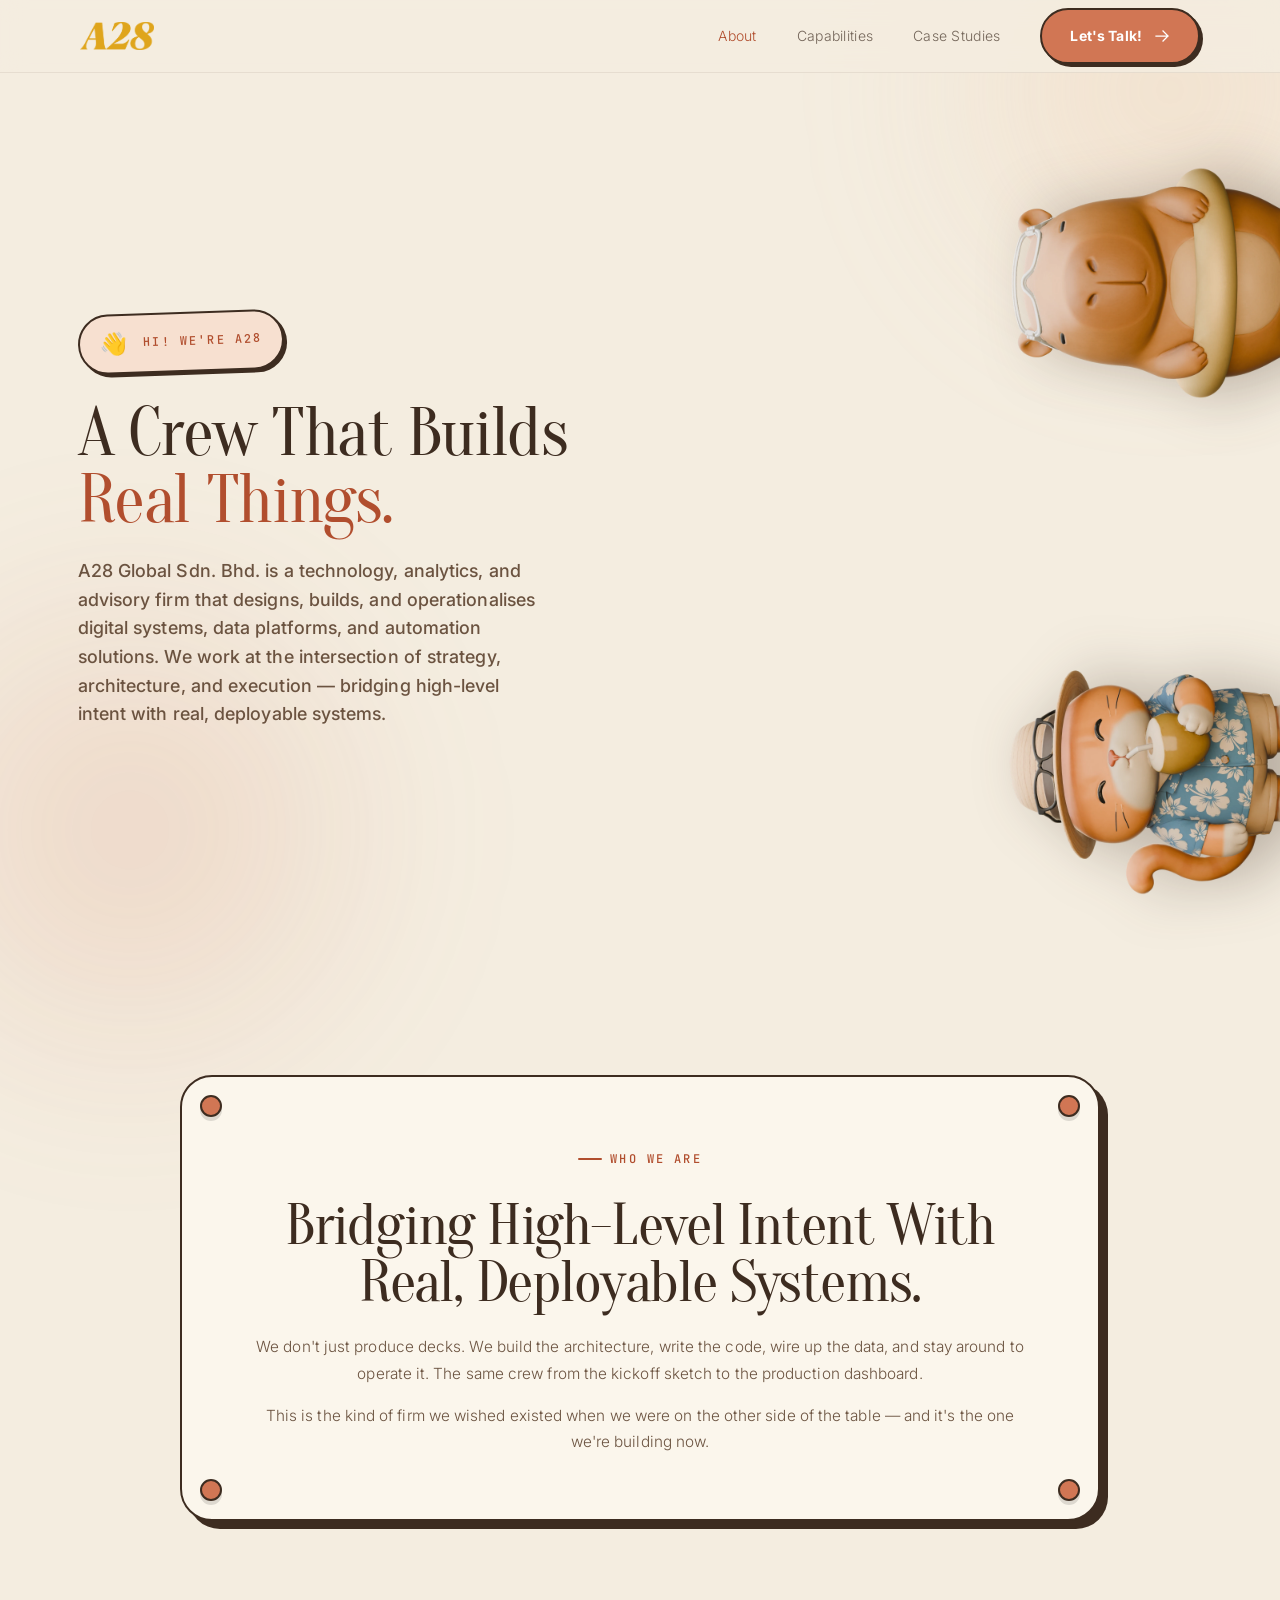
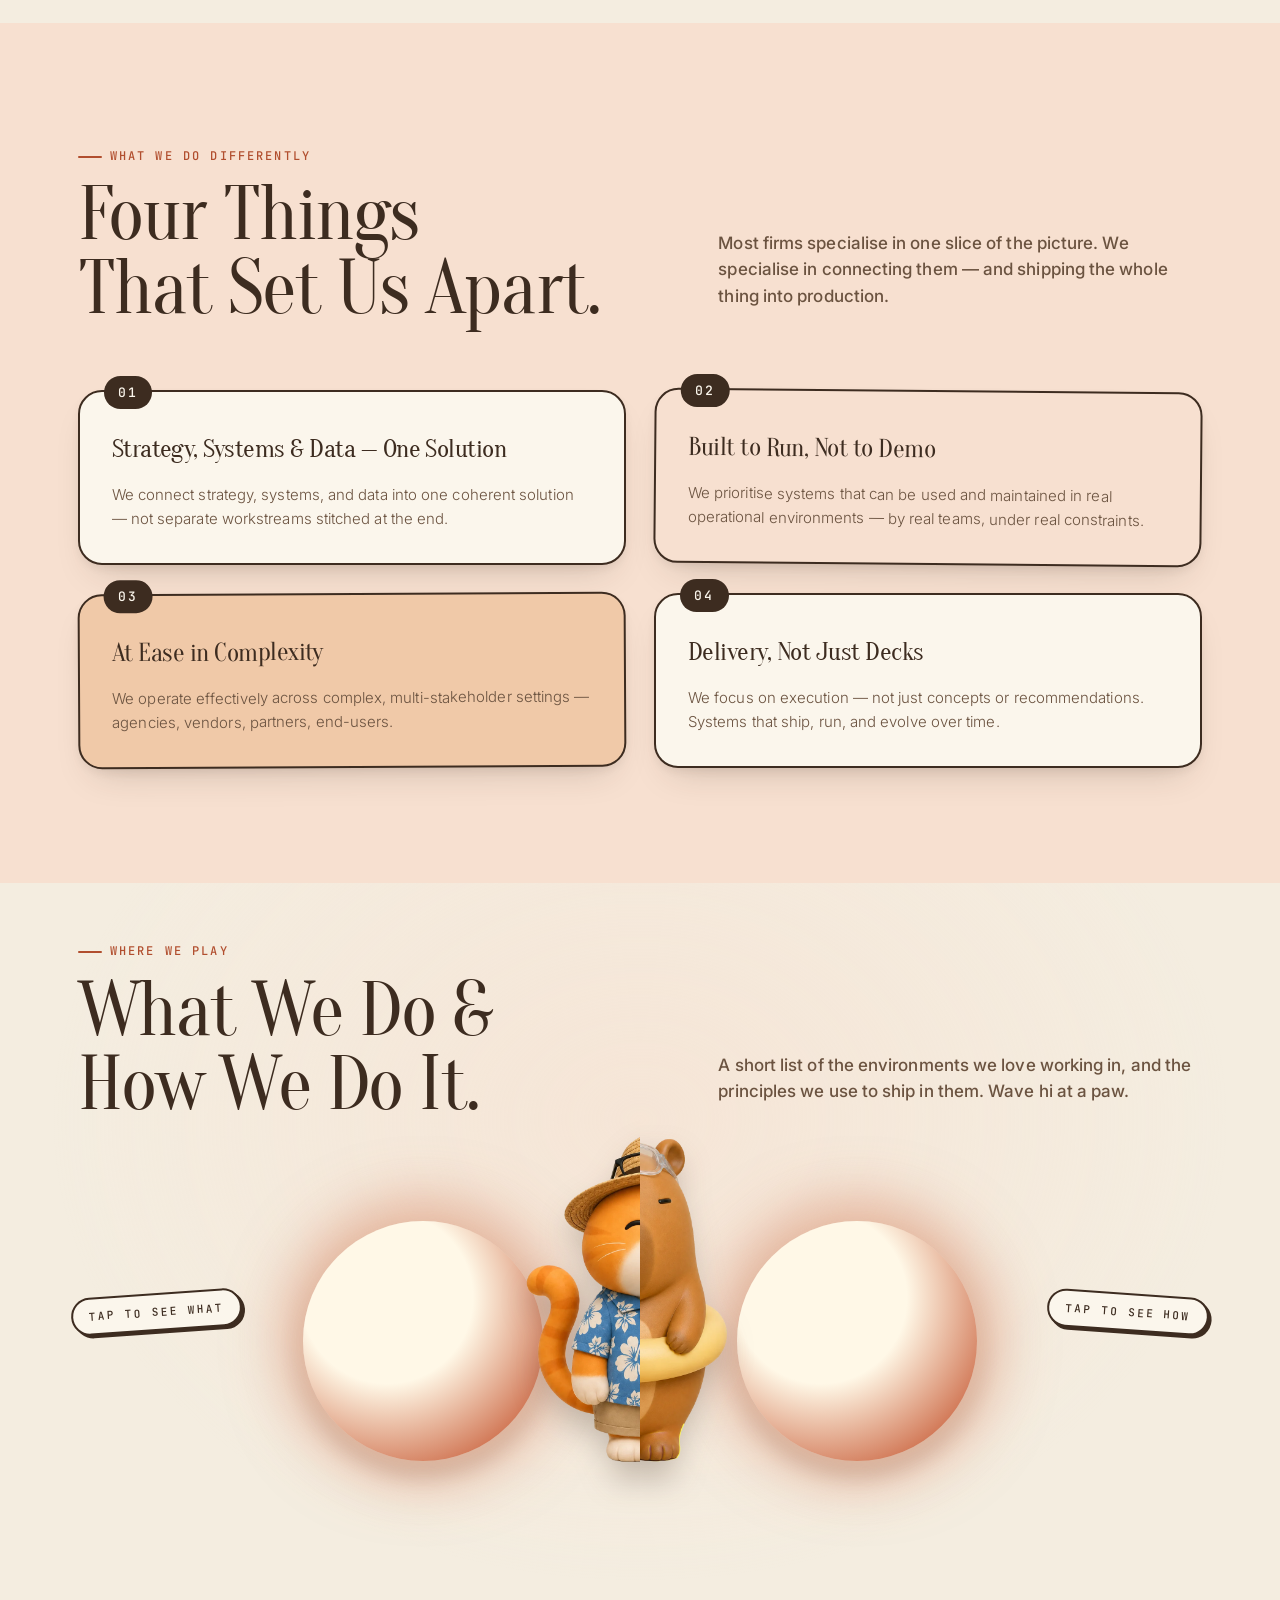
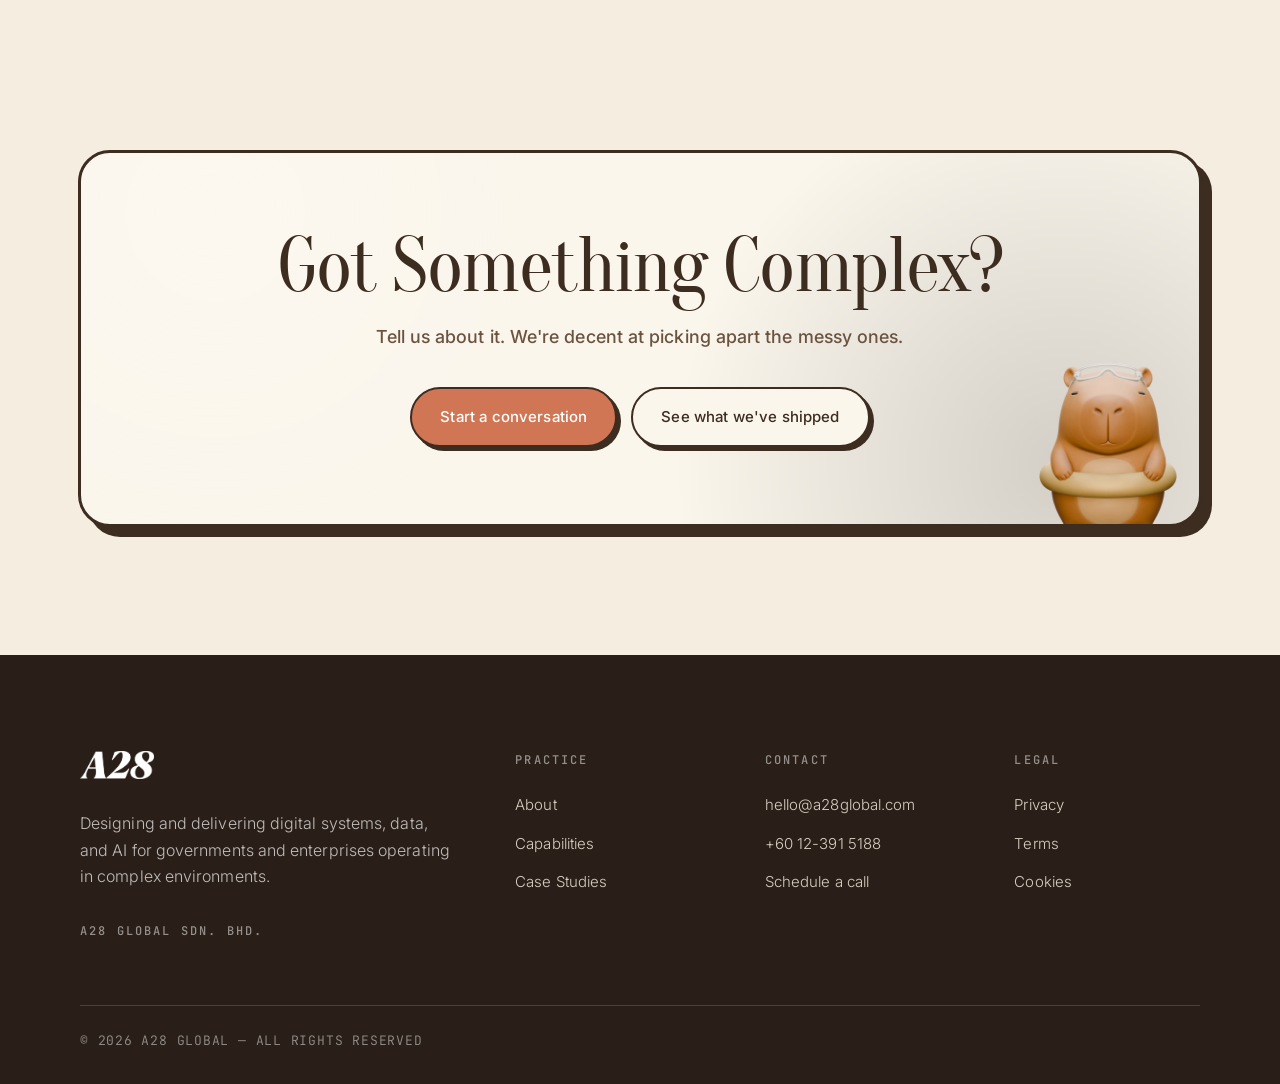
==== about.html @ 8496c3e1 "Initial commit: A28 Global website (enterprise route, WebP-optimized)" ====
<!doctype html>
<html lang="en">
<head>
<meta charset="utf-8" />
<meta name="viewport" content="width=device-width, initial-scale=1" />
<title>About — A28 Global</title>
<meta name="description" content="A28 Global Sdn. Bhd. — a technology, analytics, and advisory firm that designs, builds, and operationalises digital systems." />
<script>
(function(){var a={enterprise:1,government:1};var r=null;try{r=new URLSearchParams(location.search).get('route');}catch(e){}if(!a[r]){try{r=sessionStorage.getItem('a28-route');}catch(e){}}if(!a[r])r='enterprise';try{sessionStorage.setItem('a28-route',r);}catch(e){}document.documentElement.dataset.theme=r;})();
</script>
<link rel="preconnect" href="https://fonts.googleapis.com" />
<link rel="preconnect" href="https://fonts.gstatic.com" crossorigin />
<link href="https://fonts.googleapis.com/css2?family=Oranienbaum&family=Inter:wght@200;300;400;500;600&family=JetBrains+Mono:wght@400;500&display=swap" rel="stylesheet" />
<link href="https://fonts.googleapis.com/css2?family=Material+Symbols+Outlined:opsz,wght,FILL,GRAD@24,300,0,0" rel="stylesheet" />
<link rel="stylesheet" href="assets/tokens.css" />
<link rel="stylesheet" href="assets/site.css" />
<link rel="stylesheet" href="assets/enterprise.css" />
<script src="assets/theme.js"></script>
</head>
<body>

<!-- ===== NAV ===== -->
<header class="nav">
  <div class="nav__inner">
    <a href="home.html" class="nav__logo"><img src="assets/A28_logo.svg" alt="A28 Global" /></a>
    <nav class="nav__links">
      <a class="nav__link" data-page="about.html" href="about.html">About</a>
      <a class="nav__link" data-page="capabilities.html" href="capabilities.html">Capabilities</a>
      <a class="nav__link" data-page="work.html" href="work.html">Case Studies</a>
      <a href="contact.html" class="a28-btn a28-btn--secondary">Let's Talk! <svg width="16" height="16" viewBox="0 0 16 16" fill="none"><path d="M2 8h12M9 3l5 5-5 5" stroke="currentColor" stroke-width="1.25" stroke-linecap="square"/></svg></a>
    </nav>
    <button class="nav__burger" id="nav-burger" aria-label="Open menu"><svg width="24" height="24" viewBox="0 0 24 24" fill="none"><path d="M3 7h18M3 12h18M3 17h18" stroke="currentColor" stroke-width="1.5" stroke-linecap="square"/></svg></button>
  </div>
</header>

<div class="mobile-menu" id="mobile-menu" aria-hidden="true">
  <div class="mobile-menu__top">
    <a href="home.html" class="nav__logo"><img src="assets/A28_logo.svg" alt="A28 Global" /></a>
    <button class="mobile-menu__close" id="mobile-menu-close" aria-label="Close menu"><svg width="24" height="24" viewBox="0 0 24 24" fill="none"><path d="M5 5l14 14M19 5L5 19" stroke="currentColor" stroke-width="1.5" stroke-linecap="square"/></svg></button>
  </div>
  <nav class="mobile-menu__nav">
    <a data-page="about.html" href="about.html">About</a>
    <a data-page="capabilities.html" href="capabilities.html">Capabilities</a>
    <a data-page="work.html" href="work.html">Case Studies</a>
  </nav>
  <div class="mobile-menu__cta">
    <a href="contact.html" class="a28-btn a28-btn--primary on-dark a28-btn--lg">Let's Talk!
      <svg width="16" height="16" viewBox="0 0 16 16" fill="none"><path d="M2 8h12M9 3l5 5-5 5" stroke="currentColor" stroke-width="1.25" stroke-linecap="square"/></svg>
    </a>
  </div>
</div>



<!-- ============================================================
     ENTERPRISE ROUTE — fresh about redesign
     ============================================================ -->
<div data-theme-only="enterprise" class="ent-page">

  <!-- ===== About hero ===== -->
  <section class="ent-about-hero">
    <div class="ent-container ent-about-hero__inner">
      <div class="ent-about-hero__copy ent-reveal">
        <span class="ent-about-hero__hello">Hi! We're A28</span>
        <h1 class="ent-display ent-display--lg ent-about-hero__title">A Crew That Builds<br/><em style="font-style:normal; color:var(--ent-terra-deep);">Real Things.</em></h1>
        <p class="ent-about-hero__body">A28 Global Sdn. Bhd. is a technology, analytics, and advisory firm that designs, builds, and operationalises digital systems, data platforms, and automation solutions. We work at the intersection of strategy, architecture, and execution — bridging high-level intent with real, deployable systems.</p>
      </div>
    </div>
    <div class="ent-about-hero__art" aria-hidden="true">
      <img class="ent-about-hero__peek ent-about-hero__peek--capy" src="assets/beachcapyface.webp" alt="" loading="lazy" decoding="async" />
      <img class="ent-about-hero__peek ent-about-hero__peek--cat" src="assets/beachcatface.webp" alt="" loading="lazy" decoding="async" />
    </div>
  </section>

  <!-- ===== Statement: pinned-card ===== -->
  <section class="ent-statement">
    <div class="ent-container ent-reveal">
      <div class="ent-statement__panel">
        <span class="ent-statement__pin-tl" aria-hidden="true"></span>
        <span class="ent-statement__pin-tr" aria-hidden="true"></span>
        <span class="ent-statement__pin-bl" aria-hidden="true"></span>
        <span class="ent-statement__pin-br" aria-hidden="true"></span>
        <span class="ent-eyebrow">Who we are</span>
        <h2 class="ent-display ent-display--md ent-statement__title">Bridging High-Level Intent With Real, Deployable Systems.</h2>
        <div class="ent-statement__body">
          <p>We don't just produce decks. We build the architecture, write the code, wire up the data, and stay around to operate it. The same crew from the kickoff sketch to the production dashboard.</p>
          <p>This is the kind of firm we wished existed when we were on the other side of the table — and it's the one we're building now.</p>
        </div>
      </div>
    </div>
  </section>

  <!-- ===== What We Do Differently: numbered idea cards ===== -->
  <section class="ent-section ent-section--mist">
    <div class="ent-container">
      <div class="ent-section-head ent-reveal">
        <div>
          <span class="ent-eyebrow">What we do differently</span>
          <h2 class="ent-display ent-display--lg ent-section-head__title">Four Things<br/>That Set Us Apart.</h2>
        </div>
        <p class="ent-section-head__side">Most firms specialise in one slice of the picture. We specialise in connecting them — and shipping the whole thing into production.</p>
      </div>
      <div class="ent-ideas ent-reveal">
        <article class="ent-idea">
          <span class="ent-idea__num">01</span>
          <h3 class="ent-idea__title">Strategy, Systems &amp; Data — One Solution</h3>
          <p class="ent-idea__body">We connect strategy, systems, and data into one coherent solution — not separate workstreams stitched at the end.</p>
        </article>
        <article class="ent-idea">
          <span class="ent-idea__num">02</span>
          <h3 class="ent-idea__title">Built to Run, Not to Demo</h3>
          <p class="ent-idea__body">We prioritise systems that can be used and maintained in real operational environments — by real teams, under real constraints.</p>
        </article>
        <article class="ent-idea">
          <span class="ent-idea__num">03</span>
          <h3 class="ent-idea__title">At Ease in Complexity</h3>
          <p class="ent-idea__body">We operate effectively across complex, multi-stakeholder settings — agencies, vendors, partners, end-users.</p>
        </article>
        <article class="ent-idea">
          <span class="ent-idea__num">04</span>
          <h3 class="ent-idea__title">Delivery, Not Just Decks</h3>
          <p class="ent-idea__body">We focus on execution — not just concepts or recommendations. Systems that ship, run, and evolve over time.</p>
        </article>
      </div>
    </div>
  </section>

  <!-- ===== Focus + How We Work: tipped-mascots reveal =====
       Oyen + Techybara are tipped over toward opposite sides — cat
       ~70° counter-clockwise, capy ~70° clockwise — so each head sits
       in the centre area and the bodies stretch downward/inward,
       clipped past the section's bottom edge (overflow: hidden). The
       visible paw on each side reaches OUTWARD toward the matching
       screen edge. Hover fires a single GSAP timeline: 150ms image
       swap (idle → paw-raised), 250ms hold of the gesture, then a
       400ms back.out(1.7) scale-up of the big paw extending outward.
       tl.reverse() at timeScale 1.67 (~60% duration) on hover-out;
       click the big paw to slide the matching card in from the outer
       edge. Both sides independent. See site.js → "About: tipped-
       mascots reveal" for the JS state machine. -->
  <section class="ent-mascot-reveal">
    <div class="ent-container">
      <div class="ent-section-head ent-reveal">
        <div>
          <span class="ent-eyebrow">Where we play</span>
          <h2 class="ent-display ent-display--lg ent-section-head__title">What We Do &amp; How We Do It.</h2>
        </div>
        <p class="ent-section-head__side">A short list of the environments we love working in, and the principles we use to ship in them. Wave hi at a paw.</p>
      </div>
    </div>

    <div class="ent-mascot-stage" id="ent-mascot-stage">
      <!-- LEFT: Oyen tipped outward in raised-paw pose. The pulsing dot
           sits over the extended paw, signalling interactivity. Mascot
           image has pointer-events:none so the click target is the dot. -->
      <div class="ent-mascot-side ent-mascot-side--left" data-side="focus">
        <span class="ent-mascot__hint" aria-hidden="true">tap to see what</span>
        <div class="ent-mascot ent-mascot--oyen" aria-hidden="true">
          <div class="ent-mascot__inner">
            <img class="ent-mascot__img ent-mascot__img--idle"  data-mascot-src="oyen.idle"  alt="" loading="lazy" decoding="async" />
            <img class="ent-mascot__img ent-mascot__img--raise" data-mascot-src="oyen.raise" alt="" loading="lazy" decoding="async" />
          </div>
        </div>
        <button class="ent-paw-dot ent-paw-dot--left" type="button"
                aria-label="Reveal what we focus on"
                aria-controls="ent-card-focus"
                aria-expanded="false">
          <span class="ent-paw-dot__ring"  aria-hidden="true"></span>
          <span class="ent-paw-dot__inner" aria-hidden="true"></span>
        </button>
      </div>

      <!-- RIGHT: Techybara mirrored, same raise-paw pose + dot. -->
      <div class="ent-mascot-side ent-mascot-side--right" data-side="how">
        <span class="ent-mascot__hint" aria-hidden="true">tap to see how</span>
        <div class="ent-mascot ent-mascot--capy" aria-hidden="true">
          <div class="ent-mascot__inner">
            <img class="ent-mascot__img ent-mascot__img--idle"  data-mascot-src="capy.idle"  alt="" loading="lazy" decoding="async" />
            <img class="ent-mascot__img ent-mascot__img--raise" data-mascot-src="capy.raise" alt="" loading="lazy" decoding="async" />
          </div>
        </div>
        <button class="ent-paw-dot ent-paw-dot--right" type="button"
                aria-label="Reveal how we work"
                aria-controls="ent-card-how"
                aria-expanded="false">
          <span class="ent-paw-dot__ring"  aria-hidden="true"></span>
          <span class="ent-paw-dot__inner" aria-hidden="true"></span>
        </button>
      </div>

      <!-- Cards slide in from the outer edges; sit as siblings of the
           sides so they layer above on desktop and stack below on mobile. -->
      <article class="ent-mascot-card ent-mascot-card--focus" id="ent-card-focus" hidden>
        <span class="ent-eyebrow">What</span>
        <h3 class="ent-mascot-card__title">What We Focus On</h3>
        <ul class="ent-checklist">
          <li>Government and public sector systems</li>
          <li>Enterprise digital platforms</li>
          <li>Data-intensive, multi-system environments</li>
          <li>Long-term system ownership and evolution</li>
        </ul>
      </article>
      <article class="ent-mascot-card ent-mascot-card--how" id="ent-card-how" hidden>
        <span class="ent-eyebrow">How</span>
        <h3 class="ent-mascot-card__title">How We Work</h3>
        <ul class="ent-checklist">
          <li>Structured, modular delivery</li>
          <li>Close collaboration with stakeholders</li>
          <li>Strong documentation &amp; knowledge transfer</li>
          <li>Balance speed, quality, sustainability</li>
        </ul>
      </article>
    </div>
  </section>

  <!-- ===== CTA ===== -->
  <section class="ent-bigcta">
    <div class="ent-container ent-reveal">
      <div class="ent-bigcta__panel" style="background:var(--ent-cream-paper); color:var(--ent-ink); border-color:var(--ent-ink);">
        <h2 class="ent-bigcta__title" style="color:var(--ent-ink);">Got Something Complex?</h2>
        <p class="ent-bigcta__sub" style="color:var(--ent-ink-soft);">Tell us about it. We're decent at picking apart the messy ones.</p>
        <div class="ent-bigcta__actions">
          <a href="contact.html" class="ent-btn ent-btn--primary">Start a conversation</a>
          <a href="work.html" class="ent-btn">See what we've shipped</a>
        </div>
        <img class="ent-bigcta__mascot" src="assets/beachcapyface.webp" alt="" loading="lazy" decoding="async" />
      </div>
    </div>
  </section>

</div><!-- /[data-theme-only="enterprise"] -->

<button class="to-top" id="to-top" type="button" aria-label="Back to top">
  <svg width="20" height="20" viewBox="0 0 24 24" fill="none" aria-hidden="true"><path d="M12 19V5M5 12l7-7 7 7" stroke="currentColor" stroke-width="2" stroke-linecap="round" stroke-linejoin="round"/></svg>
</button>

<!-- ===== FOOTER ===== -->
<footer class="footer">
  <div class="footer__inner">
    <div class="footer__cols">
      <div>
        <a href="home.html" class="nav__logo"><img src="assets/A28_logo.svg" alt="A28 Global" /></a>
        <p style="margin-top: 24px; max-width: 380px; color: var(--a28-paper-70); font-weight: 300; line-height: 1.65;">Designing and delivering digital systems, data, and AI for governments and enterprises operating in complex environments.</p>
        <div style="margin-top: 32px; display: flex; gap: 12px; align-items: center;">
          <span class="a28-eyebrow on-dark">A28 Global Sdn. Bhd.</span>
        </div>
      </div>
      <div>
        <div class="a28-eyebrow on-dark" style="margin-bottom: 20px;">Practice</div>
        <ul class="footer__list">
          <li><a href="about.html">About</a></li>
          <li><a href="capabilities.html">Capabilities</a></li>
          <li><a href="work.html">Case Studies</a></li>
        </ul>
      </div>
      <div>
        <div class="a28-eyebrow on-dark" style="margin-bottom: 20px;">Contact</div>
        <ul class="footer__list">
          <li><a href="mailto:hello@a28global.com">hello@a28global.com</a></li>
          <li><a href="tel:+60123915188">+60 12-391 5188</a></li>
          <li><a href="contact.html">Schedule a call</a></li>
        </ul>
      </div>
      <div>
        <div class="a28-eyebrow on-dark" style="margin-bottom: 20px;">Legal</div>
        <ul class="footer__list">
          <li><a href="#">Privacy</a></li>
          <li><a href="#">Terms</a></li>
          <li><a href="#">Cookies</a></li>
        </ul>
      </div>
    </div>
    <hr class="a28-rule on-dark" style="margin: 64px 0 24px;" />
    <div class="footer__legal">
      <span>© 2026 A28 GLOBAL — ALL RIGHTS RESERVED</span>
    </div>
  </div>
</footer>

<script src="https://cdnjs.cloudflare.com/ajax/libs/gsap/3.12.5/gsap.min.js"></script>
<script src="assets/site.js"></script>
</body>
</html>
---- assets/tokens.css ----
/* ============================================================
   A28 Global — Design Tokens
   Extracted from Figma "A28 Website.fig"
   Source of truth for colors, type, spacing, radii, motion.
   ============================================================ */

:root {
  /* — Colors — Surfaces & ink — */
  --a28-bone:        #F5F5EB;   /* primary light surface */
  --a28-bone-rgb:    245, 245, 235;
  --a28-ink:         #000000;   /* primary text on bone */
  --a28-ink-rgb:     0, 0, 0;
  --a28-ink-90:      rgba(var(--a28-ink-rgb), 0.90);
  --a28-ink-70:      rgba(var(--a28-ink-rgb), 0.70);
  --a28-ink-50:      rgba(var(--a28-ink-rgb), 0.50);
  --a28-ink-30:      rgba(var(--a28-ink-rgb), 0.30);
  --a28-ink-15:      rgba(var(--a28-ink-rgb), 0.15);
  --a28-ink-08:      rgba(var(--a28-ink-rgb), 0.08);

  --a28-obsidian:    #1C1B1F;   /* dark surface */
  --a28-obsidian-rgb: 28, 27, 31;
  --a28-obsidian-90: rgba(var(--a28-obsidian-rgb), 0.90);

  --a28-paper:       #FFFFFF;   /* pure white (cards on dark) */
  --a28-paper-rgb:   255, 255, 255;
  --a28-paper-70:    rgba(var(--a28-paper-rgb), 0.70);
  --a28-paper-50:    rgba(var(--a28-paper-rgb), 0.50);
  --a28-paper-30:    rgba(var(--a28-paper-rgb), 0.30);
  --a28-paper-15:    rgba(var(--a28-paper-rgb), 0.15);
  --a28-paper-08:    rgba(var(--a28-paper-rgb), 0.08);

  /* — Accent (muted gold). Use sparingly. — */
  --a28-gold:        #8B660D;   /* primary accent — hairlines, marks, key text */
  --a28-gold-rgb:    139, 102, 13;
  --a28-gold-light:  #D7A858;   /* secondary accent — gradients, hover */
  --a28-gold-light-rgb: 215, 168, 88;
  --a28-gold-pale:   #EDD4A8;   /* surfaces only */
  --a28-gold-pale-rgb: 237, 212, 168;
  --a28-gold-mist:   #FCDDA8;   /* high-tint backgrounds */

  /* — States — */
  --a28-border:      rgba(0,0,0,0.12);
  --a28-border-dark: rgba(255,255,255,0.12);
  --a28-shadow-sm:   0 1px 2px rgba(0,0,0,0.04);
  --a28-shadow-md:   0 6px 24px rgba(0,0,0,0.06);
  --a28-shadow-lg:   0 18px 48px rgba(0,0,0,0.10);

  /* — Type — */
  --a28-font-display: "Oranienbaum", "Cormorant Garamond", "Times New Roman", serif;
  --a28-font-sans:    "Inter", ui-sans-serif, system-ui, -apple-system, sans-serif;
  --a28-font-mono:    "JetBrains Mono", "IBM Plex Mono", ui-monospace, monospace;

  /* Display scale (Oranienbaum) */
  --a28-display-xl:  128px;
  --a28-display-lg:  64px;
  --a28-display-md:  52px;
  --a28-display-sm:  48px;
  --a28-display-xs:  36px;
  --a28-display-2xs: 30px;
  --a28-display-3xs: 22px;

  /* Body scale (Inter) */
  --a28-body-xl:     20px;
  --a28-body-lg:     18px;
  --a28-body-md:     16px;
  --a28-body-sm:     14px;
  --a28-body-xs:     12px;

  /* Weights */
  --a28-w-extralight: 200;
  --a28-w-light:      300;
  --a28-w-regular:    400;
  --a28-w-medium:     500;
  --a28-w-semibold:   600;

  /* Tracking */
  --a28-track-display: -0.02em;
  --a28-track-body:    0em;
  --a28-track-eyebrow: 0.18em;

  /* Line height */
  --a28-lh-tight:   1.0;
  --a28-lh-snug:    1.15;
  --a28-lh-normal:  1.5;
  --a28-lh-relaxed: 1.65;

  /* — Spacing (4pt base) — */
  --a28-space-1:   4px;
  --a28-space-2:   8px;
  --a28-space-3:   12px;
  --a28-space-4:   16px;
  --a28-space-5:   20px;
  --a28-space-6:   24px;
  --a28-space-8:   32px;
  --a28-space-10:  40px;
  --a28-space-12:  48px;
  --a28-space-16:  64px;
  --a28-space-20:  80px;
  --a28-space-24:  96px;
  --a28-space-32:  128px;
  --a28-space-40:  160px;

  /* — Layout — */
  --a28-container-max: 1280px;
  --a28-container-x:   80px;
  --a28-grid-cols:     12;
  --a28-grid-gutter:   32px;

  /* — Radius — */
  --a28-radius-none: 0;
  --a28-radius-xs:   2px;
  --a28-radius-sm:   4px;
  --a28-radius-md:   8px;
  --a28-radius-lg:   12px;
  --a28-radius-xl:   16px;
  --a28-radius-pill: 999px;

  /* — Stroke — */
  --a28-stroke-hair:  0.5px;
  --a28-stroke-thin:  1px;
  --a28-stroke-med:   2px;

  /* — Motion — */
  --a28-ease-out:     cubic-bezier(0.16, 1, 0.3, 1);
  --a28-ease-in-out:  cubic-bezier(0.65, 0, 0.35, 1);
  --a28-dur-fast:     120ms;
  --a28-dur-base:     200ms;
  --a28-dur-slow:     360ms;
}

/* ===== Base ===== */
*, *::before, *::after { box-sizing: border-box; }
html, body { margin: 0; padding: 0; }
body {
  font-family: var(--a28-font-sans);
  font-weight: var(--a28-w-light);
  font-size: var(--a28-body-md);
  line-height: var(--a28-lh-relaxed);
  color: var(--a28-ink);
  background: var(--a28-bone);
  -webkit-font-smoothing: antialiased;
  text-rendering: optimizeLegibility;
}
::selection { background: var(--a28-gold); color: var(--a28-bone); }

/* ===== Type primitives ===== */
.a28-display       { font-family: var(--a28-font-display); font-weight: var(--a28-w-regular); line-height: var(--a28-lh-tight); letter-spacing: var(--a28-track-display); }
.a28-display-xl    { font-size: var(--a28-display-xl); }
.a28-display-lg    { font-size: var(--a28-display-lg); }
.a28-display-md    { font-size: var(--a28-display-md); }
.a28-display-sm    { font-size: var(--a28-display-sm); }
.a28-display-xs    { font-size: var(--a28-display-xs); }
.a28-display-2xs   { font-size: var(--a28-display-2xs); }

.a28-eyebrow {
  font-family: var(--a28-font-mono);
  font-size: var(--a28-body-xs);
  font-weight: var(--a28-w-medium);
  text-transform: uppercase;
  letter-spacing: var(--a28-track-eyebrow);
  color: var(--a28-ink-50);
}
.a28-eyebrow.on-dark { color: var(--a28-paper-50); }

.a28-lede {
  font-size: var(--a28-body-xl);
  font-weight: var(--a28-w-light);
  line-height: var(--a28-lh-relaxed);
  color: var(--a28-ink-70);
}

/* ===== Buttons ===== */
.a28-btn {
  display: inline-flex; align-items: center; justify-content: center;
  gap: var(--a28-space-3);
  font-family: var(--a28-font-sans);
  font-size: var(--a28-body-sm);
  font-weight: var(--a28-w-medium);
  letter-spacing: 0.02em;
  padding: 14px 28px;
  border: 1px solid transparent;
  border-radius: var(--a28-radius-pill);
  cursor: pointer;
  transition: background var(--a28-dur-base) var(--a28-ease-out),
              color var(--a28-dur-base) var(--a28-ease-out),
              border-color var(--a28-dur-base) var(--a28-ease-out),
              transform var(--a28-dur-fast) var(--a28-ease-out);
  text-decoration: none;
}
.a28-btn:active { transform: translateY(1px); }
.a28-btn--primary { background: var(--a28-ink); color: var(--a28-bone); }
.a28-btn--primary:hover { background: var(--a28-gold); color: var(--a28-bone); }
.a28-btn--primary.on-dark { background: var(--a28-bone); color: var(--a28-ink); }
.a28-btn--primary.on-dark:hover { background: var(--a28-gold); color: var(--a28-bone); }

.a28-btn--secondary {
  background: transparent; color: var(--a28-ink);
  border-color: var(--a28-ink-30);
}
.a28-btn--secondary:hover { border-color: var(--a28-ink); }
.a28-btn--secondary.on-dark { color: var(--a28-bone); border-color: var(--a28-paper-30); }
.a28-btn--secondary.on-dark:hover { border-color: var(--a28-bone); }

.a28-btn--ghost { background: transparent; color: var(--a28-ink); padding: 12px 0; }
.a28-btn--ghost:hover { color: var(--a28-gold); }
.a28-btn--ghost.on-dark { color: var(--a28-bone); }

.a28-btn--lg { padding: 18px 36px; font-size: var(--a28-body-md); }
.a28-btn--xl {
  padding: 24px 40px;
  font-family: var(--a28-font-display);
  font-size: 28px;
  font-weight: var(--a28-w-regular);
  letter-spacing: var(--a28-track-display);
}

.a28-btn[disabled] { opacity: 0.5; cursor: not-allowed; }
.a28-btn:focus-visible { outline: 2px solid var(--a28-gold); outline-offset: 3px; }

/* ===== Inputs ===== */
.a28-field { display: flex; flex-direction: column; gap: var(--a28-space-2); }
.a28-field-label {
  font-family: var(--a28-font-mono);
  font-size: var(--a28-body-xs);
  text-transform: uppercase;
  letter-spacing: var(--a28-track-eyebrow);
  color: var(--a28-ink-50);
}
.a28-field-label.on-dark { color: var(--a28-paper-50); }
.a28-input, .a28-textarea {
  font-family: var(--a28-font-sans);
  font-size: var(--a28-body-md);
  font-weight: var(--a28-w-light);
  color: var(--a28-ink);
  background: transparent;
  border: 0;
  border-bottom: 1px solid var(--a28-ink-15);
  padding: 10px 0;
  outline: none;
  transition: border-color var(--a28-dur-base) var(--a28-ease-out);
}
.a28-input.on-dark, .a28-textarea.on-dark {
  color: var(--a28-bone);
  border-bottom-color: var(--a28-paper-15);
}
.a28-input:focus, .a28-textarea:focus { border-bottom-color: var(--a28-gold); }
.a28-textarea { resize: vertical; min-height: 96px; }

/* ===== Card ===== */
.a28-card {
  background: var(--a28-paper);
  border: 1px solid var(--a28-border);
  border-radius: var(--a28-radius-xl);
  padding: var(--a28-space-10);
  transition: border-color var(--a28-dur-base) var(--a28-ease-out),
              transform var(--a28-dur-base) var(--a28-ease-out);
}
.a28-card:hover { border-color: var(--a28-ink-30); }
.a28-card--flat { border-radius: 0; border-left: 0; border-right: 0; padding: var(--a28-space-12) 0; }
.a28-card--dark { background: var(--a28-obsidian); color: var(--a28-bone); border-color: var(--a28-border-dark); }
.a28-card--gold {
  background: linear-gradient(180deg, var(--a28-gold-light) 0%, var(--a28-gold-pale) 100%);
  border: none; color: var(--a28-ink);
}

/* ===== Badge ===== */
.a28-badge {
  display: inline-flex; align-items: center; gap: var(--a28-space-2);
  font-family: var(--a28-font-mono);
  font-size: var(--a28-body-xs);
  font-weight: var(--a28-w-medium);
  text-transform: uppercase;
  letter-spacing: var(--a28-track-eyebrow);
  padding: 6px 10px;
  border: 1px solid var(--a28-ink-15);
  border-radius: var(--a28-radius-sm);
  color: var(--a28-ink-70);
}
.a28-badge.on-dark { color: var(--a28-paper-70); border-color: var(--a28-paper-15); }
.a28-badge--gold { color: var(--a28-gold); border-color: var(--a28-gold); }

/* ===== Section utility ===== */
.a28-section { padding: var(--a28-space-32) 0; }
.a28-section--dark { background: var(--a28-obsidian); color: var(--a28-bone); }
.a28-section--ink  { background: var(--a28-ink); color: var(--a28-bone); }

.a28-container {
  max-width: var(--a28-container-max);
  margin: 0 auto;
  padding: 0 var(--a28-container-x);
}

/* ===== Hairline rule ===== */
.a28-rule { height: 1px; width: 100%; background: var(--a28-ink-15); border: 0; }
.a28-rule.on-dark { background: var(--a28-paper-15); }

/* ===== Logo monogram ===== */
.a28-logo {
  font-family: var(--a28-font-display);
  font-size: 22px;
  letter-spacing: 0;
  color: inherit;
  text-decoration: none;
  display: inline-flex; align-items: baseline; gap: 6px;
}
.a28-logo .dot { color: var(--a28-gold); }

/* ============================================================
   Theme: Enterprise (warm cream + terracotta)
   Activated by [data-theme="enterprise"] on <html> (and mirrored
   to <body> by theme.js). Only overrides foundational tokens —
   ink-*, paper-*, gold-* alpha ladders auto-recompute via the
   *-rgb companion vars above.
   ============================================================ */
[data-theme="enterprise"] {
  --a28-bone:           #F4EDE0;
  --a28-bone-rgb:       244, 237, 224;
  --a28-ink:            #3D2C20;
  --a28-ink-rgb:        61, 44, 32;

  /* Dark surface stays dark, but warm espresso instead of cool obsidian. */
  --a28-obsidian:       #2A1F18;
  --a28-obsidian-rgb:   42, 31, 24;

  --a28-gold:           #B14E2E;
  --a28-gold-rgb:       177, 78, 46;
  --a28-gold-light:     #D17654;
  --a28-gold-light-rgb: 209, 118, 84;
  --a28-gold-pale:      #F0C9A8;
  --a28-gold-pale-rgb:  240, 201, 168;
  --a28-gold-mist:      #F7E0D0;

  /* — Type — shared with Government route (Oranienbaum/Inter/JetBrains Mono).
     Intentionally no font overrides here — both routes use the same family stack
     defined in :root for visual consistency across the site. — */

  /* Larger pill radii, softer corners */
  --a28-radius-lg:    18px;
  --a28-radius-xl:    24px;

  /* Softer shadows (warmer dark, lower opacity) */
  --a28-shadow-sm:    0 2px 6px rgba(var(--a28-ink-rgb), 0.06);
  --a28-shadow-md:    0 10px 32px rgba(var(--a28-ink-rgb), 0.08);
  --a28-shadow-lg:    0 28px 64px rgba(var(--a28-ink-rgb), 0.10);
}

/* ============================================================
   Theme: Government (current identity — explicit for parity)
   ============================================================ */
[data-theme="government"] {
  /* identical to :root defaults; listed for symmetry only */
}
---- assets/site.css ----
/* ============================================================
   A28 Global — Site styles
   Layered on top of tokens.css.
   ============================================================ */

html { scroll-behavior: smooth; }
body { overflow-x: hidden; }

/* ===== Intro boot animation (homepage) ===== */
.intro-boot {
  position: fixed;
  inset: 0;
  z-index: 9999;
  background: var(--a28-ink);
  color: var(--a28-gold-light);
  font-family: var(--a28-font-mono);
  display: flex;
  align-items: center;
  justify-content: center;
  opacity: 1;
  transition: opacity 0.6s var(--a28-ease-out);
}
.intro-boot::before {
  content: '';
  position: absolute;
  inset: 0;
  pointer-events: none;
  background:
    radial-gradient(circle at 50% 50%, rgba(var(--a28-gold-light-rgb), 0.06), transparent 55%),
    repeating-linear-gradient(0deg, rgba(var(--a28-bone-rgb), 0.025) 0 1px, transparent 1px 3px);
}
.intro-boot.is-hidden { opacity: 0; pointer-events: none; }
.intro-boot.is-removed { display: none; }
body.intro-boot-active { overflow: hidden; }

.intro-boot__skip {
  position: absolute;
  top: 28px;
  right: 32px;
  z-index: 2;
  padding: 10px 22px;
  border: 1px solid var(--a28-gold-light);
  background: transparent;
  color: var(--a28-gold-light);
  border-radius: var(--a28-radius-pill);
  font-family: var(--a28-font-mono);
  font-size: 11px;
  letter-spacing: 0.22em;
  text-transform: uppercase;
  cursor: pointer;
  transition: background 0.25s var(--a28-ease-out), color 0.25s var(--a28-ease-out);
}
.intro-boot__skip:hover {
  background: var(--a28-gold-light);
  color: var(--a28-ink);
}

.intro-boot__stage {
  position: relative;
  width: min(620px, 86vw);
  display: flex;
  align-items: center;
  justify-content: center;
}
.intro-boot__terminal {
  width: 100%;
  border: 1px solid rgba(var(--a28-gold-light-rgb), 0.28);
  border-radius: 10px;
  background: rgba(0,0,0,0.45);
  box-shadow: 0 0 60px rgba(var(--a28-gold-light-rgb), 0.06) inset, 0 24px 80px rgba(0,0,0,0.45);
  overflow: hidden;
  transform: scale(0.92);
  opacity: 0;
  animation: introTermIn 0.5s var(--a28-ease-out) forwards;
  transition: opacity 0.45s var(--a28-ease-out);
}
@keyframes introTermIn { to { transform: scale(1); opacity: 1; } }
.intro-boot__terminal-bar {
  display: flex;
  align-items: center;
  gap: 8px;
  padding: 14px 18px;
  border-bottom: 1px solid rgba(var(--a28-gold-light-rgb), 0.14);
}
.intro-boot__dot {
  width: 12px; height: 12px;
  border-radius: 50%;
  display: inline-block;
}
.intro-boot__dot--red    { background: #ff5f57; }
.intro-boot__dot--yellow { background: #febc2e; }
.intro-boot__dot--green  { background: #28c840; }
.intro-boot__terminal-body {
  padding: 26px 28px 30px;
  font-size: 14px;
  line-height: 1.95;
  letter-spacing: 0.04em;
  min-height: 240px;
  color: var(--a28-gold-light);
}
.intro-boot__line {
  opacity: 0;
  transform: translateY(4px);
  transition: opacity 0.32s var(--a28-ease-out), transform 0.32s var(--a28-ease-out);
}
.intro-boot__line.is-visible { opacity: 1; transform: translateY(0); }
.intro-boot__cursor {
  display: inline-block;
  width: 8px;
  height: 14px;
  background: var(--a28-gold-light);
  margin-left: 2px;
  vertical-align: -2px;
  animation: introBlink 0.95s steps(2, start) infinite;
}
@keyframes introBlink { to { opacity: 0; } }

.intro-boot__compile {
  position: absolute;
  inset: 0;
  display: flex;
  flex-direction: column;
  justify-content: center;
  opacity: 0;
  pointer-events: none;
  transition: opacity 0.45s var(--a28-ease-out);
}
.intro-boot.is-compile .intro-boot__terminal {
  animation: none;
  opacity: 0;
  pointer-events: none;
}
.intro-boot.is-compile .intro-boot__compile  { opacity: 1; }
.intro-boot__compile-header {
  display: flex;
  justify-content: space-between;
  align-items: baseline;
  font-size: 12px;
  letter-spacing: 0.22em;
  text-transform: uppercase;
  margin-bottom: 14px;
  color: var(--a28-gold-light);
}
.intro-boot__bar {
  width: 100%;
  height: 4px;
  background: rgba(var(--a28-gold-light-rgb), 0.14);
  border-radius: 2px;
  overflow: hidden;
}
.intro-boot__bar-fill {
  width: 0;
  height: 100%;
  background: linear-gradient(90deg, var(--a28-gold), var(--a28-gold-light));
  transition: width 0.18s linear;
}
.intro-boot__compile-meta {
  margin-top: 18px;
  font-size: 12px;
  letter-spacing: 0.04em;
  color: var(--a28-gold-light);
  opacity: 0.78;
  text-align: center;
}

@media (max-width: 600px) {
  .intro-boot__skip { top: 18px; right: 18px; padding: 8px 16px; font-size: 10px; }
  .intro-boot__stage { width: min(420px, 90vw); }
  .intro-boot__terminal-body { font-size: 12px; padding: 22px 20px 26px; min-height: 210px; line-height: 1.85; }
  .intro-boot__compile-header { font-size: 11px; }
  .intro-boot__compile-meta { font-size: 11px; }
}
@media (prefers-reduced-motion: reduce) {
  .intro-boot__terminal { animation: none; opacity: 1; transform: none; }
  .intro-boot__cursor { animation: none; }
  .intro-boot__line { transition: opacity 0.1s linear; }
}

a { color: inherit; }

img { max-width: 100%; display: block; }

/* ===== Layout helpers ===== */
.section { padding: 160px 0; }
.section--md { padding: 120px 0; }
.section--sm { padding: 80px 0; }
.section--dark { background: var(--a28-ink); color: var(--a28-bone); }
.section--obsidian { background: var(--a28-obsidian); color: var(--a28-bone); }

.row { display: flex; }
.col { display: flex; flex-direction: column; }
.gap-2 { gap: 8px; } .gap-3 { gap: 12px; } .gap-4 { gap: 16px; }
.gap-6 { gap: 24px; } .gap-8 { gap: 32px; } .gap-12 { gap: 48px; }
.gap-16 { gap: 64px; } .gap-20 { gap: 80px; }

.grid { display: grid; }
.grid-2 { grid-template-columns: repeat(2, 1fr); }
.grid-3 { grid-template-columns: repeat(3, 1fr); }
.grid-4 { grid-template-columns: repeat(4, 1fr); }

/* ===== Site nav ===== */
.nav {
  position: sticky; top: 0; z-index: 50;
  background: var(--a28-bone);
  border-bottom: 1px solid var(--a28-ink-15);
  transition: background var(--a28-dur-base) var(--a28-ease-out),
              color var(--a28-dur-base) var(--a28-ease-out),
              border-color var(--a28-dur-base) var(--a28-ease-out);
}
.nav.is-dark {
  background: var(--a28-ink);
  color: var(--a28-bone);
  border-bottom-color: var(--a28-paper-15);
}
.nav__inner {
  max-width: var(--a28-container-max);
  margin: 0 auto;
  padding: 0 var(--a28-container-x);
  height: 72px;
  display: flex; align-items: center; justify-content: space-between;
}
.nav__logo { display: inline-flex; align-items: center; text-decoration: none; color: inherit; }
.nav__logo-mark { font-family: var(--a28-font-display); font-size: 24px; }
.nav__logo-sub { font-family: var(--a28-font-mono); font-size: 11px; letter-spacing: 0.18em; text-transform: uppercase; opacity: 0.6; }
.nav__logo img {
  display: block; height: 28px; width: 74px;
  transition: filter var(--a28-dur-base) var(--a28-ease-out);
}
.nav.is-dark .nav__logo:hover img,
.mobile-menu__top .nav__logo:hover img {
  filter: brightness(0) invert(1);
}
.footer .nav__logo img { filter: brightness(0) invert(1); }
.nav__links { display: flex; gap: 40px; align-items: center; }
.nav__link {
  font-family: var(--a28-font-sans);
  font-size: 14px; font-weight: 300;
  text-decoration: none;
  color: inherit;
  opacity: 0.7;
  letter-spacing: 0.02em;
  transition: opacity var(--a28-dur-base) var(--a28-ease-out), color var(--a28-dur-base) var(--a28-ease-out);
}
.nav__link:hover { opacity: 1; }
.nav__link.is-active { opacity: 1; color: var(--a28-gold); }
.nav.is-dark .nav__link.is-active { color: var(--a28-gold-light); }

.nav__burger { display: none; background: none; border: 0; padding: 8px; cursor: pointer; color: inherit; }
.nav__burger svg { display: block; }

/* Mobile menu */
.mobile-menu {
  position: fixed; inset: 0; z-index: 100;
  background: var(--a28-ink);
  color: var(--a28-bone);
  padding: 24px var(--a28-container-x);
  display: flex; flex-direction: column;
  transform: translateY(-100%);
  visibility: hidden;
  overflow: hidden;
  transition: transform var(--a28-dur-slow) var(--a28-ease-in-out),
              visibility 0s var(--a28-dur-slow);
}
.mobile-menu.is-open {
  transform: translateY(0);
  visibility: visible;
  transition: transform var(--a28-dur-slow) var(--a28-ease-in-out),
              visibility 0s;
}
.mobile-menu__top { display: flex; justify-content: space-between; align-items: center; height: 72px; }
.mobile-menu__close { background: none; border: 0; color: inherit; cursor: pointer; padding: 8px; }
.mobile-menu__nav { display: flex; flex-direction: column; gap: 32px; padding-top: 64px; }
.mobile-menu__nav a {
  font-family: var(--a28-font-display);
  font-size: 48px;
  text-decoration: none;
  color: var(--a28-bone);
}
.mobile-menu__cta { margin-top: auto; padding-bottom: 32px; }

@media (max-width: 880px) {
  .nav__links { display: none; }
  .nav__burger { display: inline-flex; }
}

/* ===== Hero & shared ===== */
.index-mark {
  display: inline-flex; align-items: center; gap: 16px;
  font-family: var(--a28-font-mono);
  font-size: 12px; letter-spacing: 0.18em; text-transform: uppercase;
  color: var(--a28-ink-70);
}
.section--dark .index-mark, .section--obsidian .index-mark { color: var(--a28-paper-70); }
.index-mark__bar { display: inline-block; width: 32px; height: 1px; background: var(--a28-ink-30); }
.section--dark .index-mark__bar, .section--obsidian .index-mark__bar { background: var(--a28-paper-30); }

.dot-gold { color: var(--a28-gold); }

/* Placeholder image */
.placeholder {
  width: 100%;
  aspect-ratio: 4/3;
  background: repeating-linear-gradient(135deg, var(--a28-bone) 0 14px, rgba(0,0,0,0.03) 14px 15px);
  border: 1px solid var(--a28-ink-15);
  border-radius: var(--a28-radius-xl);
  display: flex; align-items: center; justify-content: center;
  color: var(--a28-ink-30);
  font-family: var(--a28-font-mono); font-size: 11px; letter-spacing: 0.2em;
}

/* Bullet list with hairline marker */
.hair-list { list-style: none; padding: 0; margin: 0; display: flex; flex-direction: column; gap: 12px; }
.hair-list li { display: flex; gap: 16px; align-items: baseline; font-size: 15px; }
.hair-list li::before {
  content: ''; flex-shrink: 0;
  width: 16px; height: 1px; background: var(--a28-ink-30);
  transform: translateY(-4px);
}
.hair-list--gold li::before { background: var(--a28-gold); }

/* ===== Diagonal arrow utility ===== */
.diag-arrow { display: inline-flex; }

/* ===== Cards ===== */
.case-card {
  background: var(--a28-bone);
  border-radius: var(--a28-radius-lg);
  padding: 28px;
  display: flex; flex-direction: column; gap: 24px;
  min-height: 560px;
  text-decoration: none;
  color: inherit;
  position: relative;
  overflow: hidden;
  isolation: isolate;
  transition: transform var(--a28-dur-base) var(--a28-ease-out),
              box-shadow var(--a28-dur-base) var(--a28-ease-out);
}
.case-card::before {
  content: '';
  position: absolute;
  inset: auto 0 0;
  height: 68%;
  z-index: -1;
  background: linear-gradient(0deg, rgba(var(--a28-gold-light-rgb), 0.34), rgba(var(--a28-bone-rgb), 0));
  transform: translateY(100%);
  transition: transform 520ms var(--a28-ease-out);
}
.case-card:hover {
  transform: translateY(-6px);
  box-shadow: var(--a28-shadow-lg);
}
.case-card:hover::before { transform: translateY(0); }
.case-card__top {
  display: flex;
  justify-content: space-between;
  align-items: center;
  gap: 16px;
}
.case-card__image {
  width: 100%;
  aspect-ratio: 4 / 3;
  object-fit: cover;
  border-radius: var(--a28-radius-md);
  border: 1px solid var(--a28-ink-15);
  filter: saturate(0.9) contrast(0.98);
  transition: transform 520ms var(--a28-ease-out), filter 520ms var(--a28-ease-out);
}
.case-card:hover .case-card__image {
  transform: scale(1.025);
  filter: saturate(1.03) contrast(1);
}
.case-card h3 {
  font-size: 30px;
  line-height: 1.08;
  margin: 0 0 14px;
}
.case-card__summary {
  font-size: 14px;
  color: var(--a28-ink-70);
  margin: 0;
  font-weight: 300;
  line-height: 1.5;
}
.case-card__list {
  list-style: none;
  padding: 0;
  margin: 20px 0 0;
  display: flex;
  flex-direction: column;
  gap: 8px;
}
.case-card__list li {
  display: grid;
  grid-template-columns: 16px minmax(0, 1fr);
  gap: 10px;
  font-size: 12px;
  line-height: 1.45;
  color: var(--a28-ink-70);
}
.case-card__list li::before {
  content: '';
  width: 14px;
  height: 1px;
  margin-top: 9px;
  background: var(--a28-gold);
}

.works-section { padding-top: 140px; }
.works-intro {
  display: flex;
  justify-content: center;
  text-align: center;
  margin-bottom: 64px;
}
.works-intro__copy {
  display: flex;
  flex-direction: column;
  align-items: center;
}
.works-intro__copy h2 {
  font-size: 64px;
  line-height: 1.04;
  margin: 28px 0 0;
  text-align: center;
}
.works-panel {
  background: linear-gradient(180deg, var(--a28-gold-light) 0%, var(--a28-gold-pale) 100%);
  border-radius: 16px;
  padding: 48px;
}

.audience-intro {
  display: grid;
  grid-template-columns: minmax(180px, 1fr) minmax(0, 2.5fr);
  gap: 64px;
  align-items: start;
  margin-bottom: 64px;
}
.audience-intro__side {
  display: flex;
  flex-direction: column;
  gap: 32px;
}
.audience-intro__side p {
  max-width: 460px;
  margin: 0;
  font-size: 17px;
  font-weight: 200;
  line-height: 1.65;
  color: var(--a28-ink-70);
}
.audience-intro__copy {
  justify-self: end;
}
.audience-intro__copy h2 {
  font-size: 64px;
  line-height: 1.04;
  margin: 0;
  text-align: right;
}
.audience-list {
  border-top: 1px solid var(--a28-ink-15);
}
.audience-row {
  display: grid;
  grid-template-columns: 120px minmax(0, 1fr) 40px;
  gap: 32px;
  padding: 36px 0;
  border-bottom: 1px solid var(--a28-ink-15);
  align-items: center;
  position: relative;
  isolation: isolate;
  overflow: visible;
  transition: transform 260ms var(--a28-ease-out), padding-left 260ms var(--a28-ease-out);
}
.audience-row::before {
  content: '';
  position: absolute;
  inset: 0;
  z-index: -1;
  background: linear-gradient(90deg, rgba(var(--a28-gold-light-rgb), 0.28), rgba(var(--a28-gold-pale-rgb), 0.12), rgba(var(--a28-bone-rgb), 0));
  transform: scaleX(0);
  transform-origin: left center;
  transition: transform 420ms var(--a28-ease-out);
}
.audience-row h3 {
  font-size: 32px;
  line-height: 1.12;
  margin: 0;
}
.audience-row svg {
  justify-self: end;
  transition: transform 260ms var(--a28-ease-out), color 260ms var(--a28-ease-out);
}
.audience-row:hover {
  transform: translateX(12px);
  padding-left: 20px;
}
.audience-row:hover::before {
  transform: scaleX(1);
}
.audience-row:hover svg {
  color: var(--a28-gold);
  transform: translateX(4px);
}
.audience-popcard {
  position: absolute;
  right: 64px;
  top: 50%;
  z-index: 4;
  width: min(360px, 36vw);
  min-height: 220px;
  padding: 26px;
  display: flex;
  flex-direction: column;
  justify-content: flex-end;
  border: 1px solid rgba(var(--a28-gold-pale-rgb), 0.42);
  border-radius: 8px;
  color: var(--a28-bone);
  background:
    linear-gradient(180deg, rgba(var(--a28-obsidian-rgb), 0.16), rgba(var(--a28-obsidian-rgb), 0.88)),
    radial-gradient(circle at 82% 16%, rgba(var(--a28-gold-light-rgb), 0.42), transparent 30%),
    linear-gradient(135deg, #1c1b1f 0%, #302a1d 54%, #111 100%);
  box-shadow: 0 28px 72px rgba(var(--a28-obsidian-rgb), 0.26);
  opacity: 0;
  pointer-events: none;
  transform: translate(18px, -50%) scale(0.96) rotate(1deg);
  transition: opacity 260ms var(--a28-ease-out), transform 320ms var(--a28-ease-out);
}
.audience-popcard::before {
  content: "";
  position: absolute;
  inset: 14px;
  border: 1px solid rgba(var(--a28-bone-rgb), 0.12);
  border-radius: 6px;
  pointer-events: none;
}
.audience-popcard span {
  position: absolute;
  left: 26px;
  top: 24px;
  font-family: var(--a28-font-mono);
  font-size: 10px;
  letter-spacing: 0.16em;
  text-transform: uppercase;
  color: var(--a28-gold-light);
}
.audience-popcard strong {
  position: relative;
  z-index: 1;
  max-width: 260px;
  font-family: var(--a28-font-display);
  font-size: 28px;
  font-weight: 400;
  line-height: 1.05;
}
.audience-popcard p {
  position: relative;
  z-index: 1;
  max-width: 280px;
  margin: 18px 0 0;
  color: var(--a28-paper-70);
  font-size: 13px;
  font-weight: 300;
  line-height: 1.55;
}
.audience-row:hover .audience-popcard,
.audience-row:focus-within .audience-popcard {
  opacity: 1;
  transform: translate(0, -50%) scale(1) rotate(-1deg);
}
.audience-row:nth-child(even) .audience-popcard {
  right: 108px;
  transform: translate(18px, -50%) scale(0.96) rotate(-1deg);
}
.audience-row:nth-child(even):hover .audience-popcard,
.audience-row:nth-child(even):focus-within .audience-popcard {
  transform: translate(0, -50%) scale(1) rotate(1deg);
}

.prefooter-cta {
  background: linear-gradient(180deg, var(--a28-bone) 0 38%, var(--a28-obsidian) 38% 100%);
  color: var(--a28-bone);
  padding: 120px 0 112px;
}
.prefooter-cta__panel {
  --cta-cursor-x: -200px;
  --cta-cursor-y: -200px;
  --cta-x: 50%;
  --cta-y: 50%;
  min-height: 620px;
  border: 1px solid var(--a28-paper-15);
  border-radius: 18px;
  position: relative;
  overflow: hidden;
  display: flex;
  align-items: center;
  justify-content: center;
  background:
    radial-gradient(circle at 50% 18%, rgba(var(--a28-gold-light-rgb), 0.18), transparent 26%),
    linear-gradient(180deg, rgba(0,0,0,0.18), rgba(0,0,0,0.74)),
    var(--a28-ink);
  box-shadow: 0 34px 90px rgba(0,0,0,0.24);
}
.prefooter-cta__panel::before,
.prefooter-cta__panel::after {
  content: "";
  position: absolute;
  pointer-events: none;
}
.prefooter-cta__panel::before {
  inset: -42%;
  z-index: 0;
  background:
    conic-gradient(from 140deg at 50% 56%,
      transparent 0deg,
      rgba(var(--a28-gold-light-rgb), 0.28) 74deg,
      rgba(var(--a28-bone-rgb), 0.12) 112deg,
      transparent 162deg,
      rgba(var(--a28-gold-rgb), 0.24) 244deg,
      transparent 318deg);
  opacity: 0.58;
  mix-blend-mode: screen;
  animation: ctaSweep 12s linear infinite;
}
.prefooter-cta__panel::after {
  inset: 0;
  z-index: 1;
  background:
    radial-gradient(circle at var(--cta-x) var(--cta-y), rgba(var(--a28-bone-rgb), 0.22), transparent 18%),
    linear-gradient(115deg, transparent 12%, rgba(var(--a28-gold-light-rgb), 0.14) 42%, transparent 70%);
  opacity: 0.78;
  animation: ctaPulse 5.4s var(--a28-ease-in-out) infinite alternate;
}
.prefooter-cta__panel,
.prefooter-cta__panel * {
  cursor: none;
}
.prefooter-cta__glow {
  position: absolute;
  left: 50%;
  bottom: -38%;
  width: 1040px;
  height: 590px;
  transform: translateX(-50%);
  border-radius: 50% 50% 0 0;
  background:
    radial-gradient(ellipse at center, rgba(var(--a28-bone-rgb), 0.26) 0%, rgba(var(--a28-gold-light-rgb), 0.78) 18%, rgba(var(--a28-gold-rgb), 0.32) 44%, transparent 74%);
  filter: blur(4px);
  z-index: 1;
  animation: ctaGlow 4.8s var(--a28-ease-in-out) infinite alternate;
}
.prefooter-cta__lines {
  position: absolute;
  left: 50%;
  bottom: -54%;
  width: 1120px;
  height: 680px;
  transform: translateX(-50%);
  border-radius: 50% 50% 0 0;
  background:
    repeating-radial-gradient(ellipse at center bottom,
      rgba(255,255,255,0.36) 0 1px,
      transparent 1px 16px);
  mask-image: linear-gradient(180deg, transparent 0%, #000 34%, #000 100%);
  opacity: 0.52;
  z-index: 1;
  animation: ctaLines 7.5s linear infinite;
}
.prefooter-cta__cursor {
  position: absolute;
  left: 0;
  top: 0;
  z-index: 6;
  width: 118px;
  height: 118px;
  border-radius: 999px;
  pointer-events: none;
  transform: translate3d(var(--cta-cursor-x), var(--cta-cursor-y), 0) translate(-50%, -50%);
  background: rgba(var(--a28-bone-rgb), 0.94);
  border: 1px solid rgba(var(--a28-bone-rgb), 0.72);
  box-shadow: 0 0 0 1px rgba(0,0,0,0.04), 0 20px 42px rgba(0,0,0,0.22);
  mix-blend-mode: difference;
  opacity: 0;
  transition:
    opacity 180ms var(--a28-ease-out),
    width 220ms var(--a28-ease-out),
    height 220ms var(--a28-ease-out);
}
.prefooter-cta__panel.is-cursor-active .prefooter-cta__cursor {
  opacity: 1;
}
.prefooter-cta__content {
  position: relative;
  z-index: 3;
  text-align: center;
  padding: 132px 32px 156px;
}
.prefooter-cta__setup {
  margin: 0;
  font-size: 20px;
  font-weight: 200;
  line-height: 1.7;
  color: var(--a28-paper-70);
}
.prefooter-cta__setup + .prefooter-cta__setup {
  margin-top: 8px;
}
.prefooter-cta__content h2 {
  max-width: 920px;
  margin: 54px auto 0;
  font-size: 92px;
  line-height: 0.96;
  color: var(--a28-bone);
}
.prefooter-cta__actions {
  display: flex;
  justify-content: center;
  align-items: center;
  flex-wrap: wrap;
  gap: 16px;
  margin-top: 64px;
}
@keyframes ctaGlow {
  from { transform: translateX(-50%) scaleX(0.9) translateY(18px); opacity: 0.68; }
  to { transform: translateX(-50%) scaleX(1.12) translateY(-10px); opacity: 1; }
}
@keyframes ctaLines {
  from { background-position: 0 0; }
  to { background-position: 0 -96px; }
}
@keyframes ctaSweep {
  from { transform: rotate(0deg) scale(1); }
  to { transform: rotate(360deg) scale(1.04); }
}
@keyframes ctaPulse {
  from { opacity: 0.46; }
  to { opacity: 0.88; }
}

.case-row {
  display: grid;
  grid-template-columns: 5fr 4fr 4fr;
  gap: 48px;
  padding: 80px 0;
  border-top: 1px solid var(--a28-ink-15);
}

.cap-row {
  display: grid;
  grid-template-columns: 3fr 5fr 4fr;
  gap: 48px;
  padding: 64px 0;
  border-top: 1px solid var(--a28-ink-15);
}

.engaged-section {
  position: relative;
  overflow: hidden;
  background:
    radial-gradient(ellipse 1200px 520px at 50% -6%, rgba(var(--a28-gold-pale-rgb), 0.38), transparent 65%),
    radial-gradient(ellipse 760px 520px at 92% 96%, rgba(245, 230, 205, 0.55), transparent 72%),
    radial-gradient(circle, rgba(var(--a28-gold-rgb), 0.07) 1.1px, transparent 1.4px) 0 0 / 30px 30px,
    var(--a28-bone);
}
/* Concentric ring outlines in the upper-right corner */
.engaged-section::before,
.engaged-section::after {
  content: '';
  position: absolute;
  pointer-events: none;
  z-index: 0;
  border-radius: 50%;
  border: 1px solid rgba(var(--a28-gold-rgb), 0.10);
}
.engaged-section::before {
  top: -340px;
  right: -340px;
  width: 880px;
  height: 880px;
}
.engaged-section::after {
  top: -200px;
  right: -200px;
  width: 600px;
  height: 600px;
  border-color: rgba(var(--a28-gold-rgb), 0.07);
}
.engaged-section > .a28-container {
  position: relative;
  z-index: 2;
}
.engaged-intro {
  display: grid;
  grid-template-columns: minmax(180px, 1fr) minmax(0, 2.5fr);
  gap: 64px;
  align-items: start;
}
.engaged-intro__side {
  display: flex;
  flex-direction: column;
  gap: 32px;
}
.engaged-intro__side p {
  max-width: 460px;
  margin: 0;
  font-size: 17px;
  font-weight: 200;
  line-height: 1.65;
  color: var(--a28-ink-70);
}
.engaged-intro__copy {
  max-width: 880px;
  justify-self: end;
}
.engaged-intro__copy h2 {
  font-size: 56px;
  line-height: 1.04;
  margin: 0;
  text-align: right;
}
.engaged-floats {
  position: absolute;
  inset: 0;
  z-index: 1;
  pointer-events: none;
}
.engaged-float {
  position: absolute;
  width: 280px;
  aspect-ratio: 16 / 10;
  border: 1px solid rgba(255,255,255,0.54);
  border-radius: 8px;
  background-color: var(--a28-gold-pale);
  background-image:
    linear-gradient(180deg, rgba(var(--a28-bone-rgb), 0.08), rgba(0,0,0,0.22)),
    var(--engaged-float-image);
  background-size: cover;
  background-position: center;
  box-shadow: 0 24px 64px rgba(0,0,0,0.14);
  opacity: 0.72;
  filter: saturate(0.82) contrast(0.95);
}
.engaged-float--one {
  --engaged-float-image: url("engaged-01.jpg");
  right: max(42px, calc((100vw - var(--a28-container-max)) / 2 + 40px));
  top: 292px;
  transform: rotate(3deg);
}
.engaged-float--two {
  --engaged-float-image: url("engaged-02.jpg");
  left: max(38px, calc((100vw - var(--a28-container-max)) / 2 + 24px));
  bottom: 124px;
  width: 235px;
  transform: rotate(-4deg);
  opacity: 0.62;
}
.engaged-grid {
  grid-template-columns: repeat(4, minmax(0, 1fr));
  gap: 1px;
  align-items: stretch;
  margin-top: 44px;
  background: var(--a28-ink-15);
  border: 1px solid var(--a28-ink-15);
  position: relative;
  z-index: 2;
}
.engaged-item {
  min-width: 0;
  min-height: 300px;
  padding: 32px;
  background: var(--a28-bone);
  display: flex;
  flex-direction: column;
  justify-content: space-between;
  outline: 0;
  transition: background var(--a28-dur-base) var(--a28-ease-out),
              color var(--a28-dur-base) var(--a28-ease-out),
              transform var(--a28-dur-base) var(--a28-ease-out),
              box-shadow var(--a28-dur-base) var(--a28-ease-out);
}
.engaged-item__top {
  display: flex;
  align-items: center;
  justify-content: space-between;
  gap: 16px;
}
.engaged-item__num {
  font-family: var(--a28-font-mono);
  font-size: 11px;
  letter-spacing: 0.18em;
  color: var(--a28-gold);
}
.engaged-item__viz {
  width: 96px;
  height: 96px;
  margin: 28px 0 22px;
  color: var(--a28-gold);
  transition: color var(--a28-dur-base) var(--a28-ease-out),
              transform var(--a28-dur-base) var(--a28-ease-out);
}
.engaged-item__viz svg {
  width: 100%;
  height: 100%;
  display: block;
}
.engaged-item__title {
  font-family: var(--a28-font-display);
  font-size: 24px;
  line-height: 1.18;
  font-weight: 400;
  color: var(--a28-ink);
  margin: 0 0 6px;
  transition: color var(--a28-dur-base) var(--a28-ease-out);
}
.engaged-item__caption {
  font-size: 13px;
  font-weight: 300;
  line-height: 1.5;
  color: var(--a28-ink-70);
  margin: 0;
  transition: color var(--a28-dur-base) var(--a28-ease-out);
}
.engaged-item:hover,
.engaged-item:focus-visible {
  background: var(--a28-obsidian);
  color: var(--a28-bone);
  transform: translateY(-6px);
  box-shadow: var(--a28-shadow-lg);
}
.engaged-item:hover .engaged-item__title,
.engaged-item:focus-visible .engaged-item__title {
  color: var(--a28-bone);
}
.engaged-item:hover .engaged-item__caption,
.engaged-item:focus-visible .engaged-item__caption {
  color: var(--a28-paper-70);
}
.engaged-item:hover .engaged-item__viz,
.engaged-item:focus-visible .engaged-item__viz {
  color: var(--a28-gold-light);
  transform: scale(1.04);
}

/* ===== Capabilities carousel ===== */
.capabilities-section {
  overflow: hidden;
}
.capabilities-intro {
  display: grid;
  grid-template-columns: minmax(0, 1fr) minmax(320px, 1fr);
  gap: 64px;
  align-items: start;
  margin-bottom: 26px;
}
.capabilities-intro__side {
  display: flex;
  flex-direction: column;
  align-items: flex-end;
  gap: 32px;
  justify-self: end;
  width: min(100%, 420px);
  text-align: right;
}
.capabilities-intro__side p {
  max-width: 420px;
  margin: 0;
  font-size: 17px;
  font-weight: 200;
  line-height: 1.65;
  color: var(--a28-paper-70);
}
.capabilities-intro__copy {
  justify-self: start;
}
.capabilities-intro__copy h2 {
  font-size: 64px;
  line-height: 1.04;
  margin: 0;
  text-align: left;
}
.capability-wheel {
  position: relative;
}
.capability-wheel__stage {
  position: relative;
  min-height: 460px;
  overflow: hidden;
  margin-top: -28px;
  padding-top: 84px;
  border-bottom: 1px solid var(--a28-paper-15);
}
.capability-wheel__stage::before {
  content: '';
  position: absolute;
  left: 50%;
  bottom: -440px;
  width: 880px;
  height: 880px;
  transform: translateX(-50%);
  border: 1px solid var(--a28-paper-15);
  border-radius: 50%;
  opacity: 0.42;
}
.capability-card {
  position: absolute;
  left: 50%;
  top: calc(43% + 52px);
  width: min(320px, 76vw);
  min-height: 380px;
  border: 1px solid var(--a28-paper-15);
  border-radius: 8px;
  padding: 26px;
  display: flex;
  flex-direction: column;
  justify-content: space-between;
  color: var(--a28-bone);
  overflow: hidden;
  box-shadow: 0 28px 72px rgba(0,0,0,0.24);
  opacity: 0;
  pointer-events: none;
  transition: transform 900ms var(--a28-ease-out),
              opacity 760ms var(--a28-ease-out),
              border-color var(--a28-dur-base) var(--a28-ease-out),
              filter 900ms var(--a28-ease-out);
}
.capability-card::before {
  content: '';
  position: absolute;
  inset: 0;
  background: radial-gradient(circle at 28% 24%, rgba(255,255,255,0.16), transparent 34%);
  opacity: 0.9;
}
.capability-card > * {
  position: relative;
  z-index: 1;
}
.capability-card__top {
  display: flex;
  align-items: center;
  justify-content: space-between;
  font-family: var(--a28-font-mono);
  font-size: 10px;
  letter-spacing: 0.18em;
  color: var(--a28-gold-light);
}
.capability-card__top .material-symbols-outlined {
  width: 42px;
  height: 42px;
  display: inline-flex;
  align-items: center;
  justify-content: center;
  border: 1px solid currentColor;
  border-radius: 50%;
  font-size: 22px;
}
.capability-card h3 {
  font-size: 28px;
  line-height: 1.06;
  margin: auto 0 16px;
}
/* Highlight the leading "A" of each "What We Do" card title.
   Default suits the dark cards (architecture, automation). The two
   light-background cards need a contrasting initial so the "A" reads. */
.capability-card h3::first-letter {
  color: var(--a28-gold-light);
  font-weight: 600;
}
.capability-card--data h3::first-letter {      /* gold card */
  color: var(--a28-bone);
}
.capability-card--advisory h3::first-letter {   /* light cream card */
  color: var(--a28-gold);
}
.capability-card p {
  margin: 0;
  font-size: 13px;
  font-weight: 300;
  line-height: 1.55;
  color: var(--a28-paper-70);
}
.capability-card--architecture {
  background: linear-gradient(155deg, #161616 0%, #272727 58%, #000 100%);
}
.capability-card--data {
  background: linear-gradient(155deg, var(--a28-gold-light) 0%, var(--a28-gold) 100%);
  color: var(--a28-ink);
}
.capability-card--data .capability-card__top,
.capability-card--data p {
  color: rgba(0,0,0,0.72);
}
.capability-card--automation {
  background: linear-gradient(155deg, #2f4650 0%, #17262b 100%);
}
.capability-card--advisory {
  background: linear-gradient(155deg, #f5f5eb 0%, #d8d2bf 100%);
  color: var(--a28-ink);
}
.capability-card--advisory .capability-card__top,
.capability-card--advisory p {
  color: rgba(0,0,0,0.7);
}
.capability-card__image {
  width: 100%;
  aspect-ratio: 21 / 9;
  object-fit: cover;
  border-radius: 4px;
  margin: 16px 0 0;
  border: 1px solid rgba(255,255,255,0.05);
  opacity: 0.92;
}
.capability-card--architecture .capability-card__image {
  filter: grayscale(1) brightness(0.62) contrast(1.12);
}
.capability-card--data .capability-card__image {
  filter: sepia(1) saturate(1.7) brightness(0.96) contrast(1.04);
  border-color: rgba(0,0,0,0.08);
}
.capability-card--automation .capability-card__image {
  filter: grayscale(0.92) brightness(0.55) contrast(1.18) sepia(0.2) hue-rotate(160deg);
}
.capability-card--advisory .capability-card__image {
  filter: sepia(0.35) saturate(0.78) brightness(1.04);
  border-color: rgba(0,0,0,0.08);
}
.capability-card:hover {
  border-color: var(--a28-gold-light);
}
.capability-card.is-active {
  opacity: 1;
  pointer-events: auto;
  z-index: 4;
  filter: none;
  transform: translate(-50%, -54%) translateX(0) translateY(-22px) scale(1);
}
.capability-card.is-prev {
  opacity: 0.72;
  z-index: 2;
  filter: saturate(0.86) brightness(0.8);
  transform: translate(-50%, -50%) translateX(-300px) translateY(70px) scale(0.82);
}
.capability-card.is-next {
  opacity: 0.72;
  z-index: 2;
  filter: saturate(0.86) brightness(0.8);
  transform: translate(-50%, -50%) translateX(300px) translateY(70px) scale(0.82);
}
.capability-card.is-far {
  opacity: 0.34;
  z-index: 1;
  filter: saturate(0.72) brightness(0.62);
  transform: translate(-50%, -50%) translateX(0) translateY(212px) scale(0.66);
}
.capability-wheel__controls {
  display: flex;
  justify-content: center;
  align-items: center;
  gap: 18px;
  margin-top: 28px;
}
.capability-wheel__btn {
  width: 46px;
  height: 46px;
  border: 1px solid var(--a28-paper-30);
  border-radius: 50%;
  display: inline-flex;
  align-items: center;
  justify-content: center;
  background: transparent;
  color: var(--a28-bone);
  cursor: pointer;
  transition: background var(--a28-dur-base) var(--a28-ease-out),
              color var(--a28-dur-base) var(--a28-ease-out),
              border-color var(--a28-dur-base) var(--a28-ease-out);
}
.capability-wheel__btn:hover {
  background: var(--a28-bone);
  border-color: var(--a28-bone);
  color: var(--a28-ink);
}
.capability-wheel__status {
  min-width: 72px;
  text-align: center;
  font-family: var(--a28-font-mono);
  font-size: 12px;
  letter-spacing: 0.14em;
  color: var(--a28-paper-70);
}

/* ===== Form-specific ===== */
.contact-form {
  background: var(--a28-paper-08);
  border: 1px solid var(--a28-paper-15);
  border-radius: var(--a28-radius-xl);
  padding: 40px;
}
.contact-form .feedback { margin-top: 16px; font-size: 14px; color: var(--a28-gold-light); }

/* ===== Responsive scaling ===== */
@media (max-width: 1100px) {
  :root { --a28-container-x: 40px; }
  .grid-2, .grid-3, .grid-4 { grid-template-columns: 1fr; gap: 48px !important; }
  .case-row, .cap-row { grid-template-columns: 1fr; gap: 32px; padding: 48px 0; }
  .engaged-intro {
    grid-template-columns: 1fr;
    gap: 28px;
  }
  .engaged-intro__copy {
    order: 1;
    justify-self: stretch;
  }
  .engaged-intro__side {
    order: 2;
    gap: 24px;
  }
  .engaged-intro__side p {
    max-width: 560px;
  }
  .engaged-intro__copy h2 {
    max-width: 820px;
    font-size: 46px !important;
    text-align: left;
  }
  .engaged-float--one {
    width: 220px;
    right: 20px;
    top: 340px;
    opacity: 0.46;
  }
  .engaged-float--two {
    display: none;
  }
  .engaged-grid {
    grid-template-columns: repeat(2, minmax(0, 1fr));
    gap: 1px !important;
    margin-top: 64px !important;
  }
  .engaged-item {
    min-height: 240px;
    padding: 32px !important;
  }
  .capabilities-intro {
    grid-template-columns: 1fr;
    gap: 28px;
    margin-bottom: 32px;
  }
  .capabilities-intro__copy {
    order: 1;
    justify-self: stretch;
  }
  .capabilities-intro__side {
    order: 2;
    gap: 24px;
    align-items: flex-start;
    justify-self: start;
    width: min(100%, 520px);
    text-align: left;
  }
  .capabilities-section .capabilities-intro__copy h2 {
    max-width: 820px;
    font-size: 46px !important;
    text-align: left;
  }
  .capability-wheel__stage {
    min-height: 520px;
    margin-top: -18px;
    padding-top: 88px;
  }
  .capability-wheel__stage::before {
    width: 880px;
    height: 880px;
    bottom: -430px;
  }
  .capability-card {
    width: min(340px, 72vw);
    min-height: 420px;
  }
  .capability-card.is-prev {
    transform: translate(-50%, -50%) translateX(-270px) translateY(74px) scale(0.78);
  }
  .capability-card.is-next {
    transform: translate(-50%, -50%) translateX(270px) translateY(74px) scale(0.78);
  }
  .works-intro {
    margin-bottom: 48px;
  }
  .works-section .works-intro__copy h2 {
    font-size: 46px !important;
    text-align: center;
  }
  .works-panel {
    padding: 36px;
  }
  .case-card {
    min-height: auto;
  }
  .audience-intro {
    grid-template-columns: 1fr;
    gap: 28px;
    margin-bottom: 48px;
  }
  .audience-intro__copy {
    order: 1;
    justify-self: stretch;
  }
  .audience-intro__side {
    order: 2;
    gap: 24px;
  }
  .audience-section .audience-intro__copy h2 {
    max-width: 820px;
    font-size: 46px !important;
    text-align: left;
  }
  .audience-row {
    grid-template-columns: 72px minmax(0, 1fr) 32px;
    gap: 24px;
  }
  .audience-popcard {
    right: 44px;
    width: min(320px, 42vw);
  }
  .prefooter-cta {
    padding: 92px 0 88px;
  }
  .prefooter-cta__panel {
    min-height: 560px;
  }
  .prefooter-cta__content {
    padding: 112px 28px 132px;
  }
  .prefooter-cta__content h2 {
    font-size: 68px !important;
  }
  h1.a28-display { font-size: 56px !important; }
  h2.a28-display { font-size: 40px !important; }
}
@media (max-width: 600px) {
  .section { padding: 96px 0; }
  .engaged-intro {
    gap: 24px;
  }
  .engaged-intro__side {
    gap: 20px;
  }
  .engaged-intro__side p {
    font-size: 15px;
  }
  .engaged-intro__copy h2 {
    font-size: 34px !important;
    line-height: 1.08;
    margin-bottom: 18px;
  }
  .engaged-float {
    display: none;
  }
  .engaged-grid {
    grid-template-columns: 1fr;
    gap: 1px !important;
    margin-top: 48px !important;
  }
  .engaged-item {
    min-height: auto;
    padding: 28px !important;
  }
  .engaged-item p {
    margin-top: 36px;
    font-size: 23px !important;
    line-height: 1.28 !important;
  }
  .engaged-item:hover,
  .engaged-item:focus-visible {
    transform: translateY(-3px);
  }
  .capabilities-intro {
    gap: 24px;
    margin-bottom: 26px;
  }
  .capabilities-intro__side {
    gap: 20px;
  }
  .capabilities-intro__side p {
    font-size: 15px;
  }
  .capabilities-section .capabilities-intro__copy h2 {
    font-size: 34px !important;
    line-height: 1.08;
  }
  .capability-wheel__stage {
    min-height: 460px;
    margin-top: -12px;
    padding-top: 72px;
  }
  .capability-card {
    width: min(286px, 82vw);
    min-height: 370px;
    padding: 26px;
  }
  .capability-card h3 {
    font-size: 28px !important;
  }
  .capability-card.is-active {
    transform: translate(-50%, -54%) translateX(0) translateY(-18px) scale(1);
  }
  .capability-card.is-prev {
    opacity: 0.48;
    transform: translate(-50%, -50%) translateX(-190px) translateY(76px) scale(0.68);
  }
  .capability-card.is-next {
    opacity: 0.48;
    transform: translate(-50%, -50%) translateX(190px) translateY(76px) scale(0.68);
  }
  .capability-card.is-far {
    opacity: 0.18;
    transform: translate(-50%, -50%) translateX(0) translateY(218px) scale(0.58);
  }
  .works-section {
    padding-top: 96px;
  }
  .works-intro {
    gap: 24px;
    margin-bottom: 34px;
  }
  .works-section .works-intro__copy h2 {
    font-size: 34px !important;
    line-height: 1.08;
    text-align: center;
  }
  .works-panel {
    padding: 20px;
    border-radius: 12px;
  }
  .case-card {
    padding: 22px;
  }
  .case-card h3 {
    font-size: 26px !important;
  }
  .audience-intro {
    gap: 24px;
    margin-bottom: 34px;
  }
  .audience-intro__side {
    gap: 20px;
  }
  .audience-intro__side p {
    font-size: 15px;
  }
  .audience-section .audience-intro__copy h2 {
    font-size: 34px !important;
    line-height: 1.08;
  }
  .audience-row {
    grid-template-columns: 1fr 28px;
    gap: 16px;
    padding: 28px 0;
  }
  .audience-popcard {
    display: none;
  }
  .audience-row .a28-eyebrow {
    grid-column: 1 / -1;
  }
  .audience-row h3 {
    font-size: 26px !important;
  }
  .audience-row:hover {
    transform: translateX(4px);
    padding-left: 10px;
  }
  .prefooter-cta {
    padding: 72px 0 64px;
  }
  .prefooter-cta__panel {
    min-height: 500px;
    border-radius: 14px;
  }
  .prefooter-cta__content {
    padding: 92px 22px 118px;
  }
  .prefooter-cta__setup {
    font-size: 16px;
  }
  .prefooter-cta__content h2 {
    font-size: 44px !important;
    margin-top: 40px;
  }
  .prefooter-cta__actions {
    margin-top: 46px;
  }
  .prefooter-cta__glow {
    width: 620px;
    height: 390px;
  }
  .prefooter-cta__lines {
    width: 700px;
    height: 460px;
  }
  h1.a28-display { font-size: 44px !important; }
  h2.a28-display { font-size: 32px !important; }
  .a28-display { font-size: 28px !important; }
}

@media (pointer: coarse) {
  .prefooter-cta__panel,
  .prefooter-cta__panel * {
    cursor: auto;
  }
  .prefooter-cta__cursor {
    display: none;
  }
}

/* ===== Hero video ===== */
.hero-video-section {
  position: relative;
  overflow: hidden;
  min-height: 100vh;
  min-height: 100svh;
  display: flex;
  flex-direction: column;
}
.hero-video {
  position: absolute;
  inset: 0;
  width: 100%;
  height: 100%;
  object-fit: cover;
  object-position: center;
  z-index: 0;
  opacity: 0.55;
  transform: scale(1.06);
  transition: transform 0.9s cubic-bezier(0.25, 0.46, 0.45, 0.94);
}
.hero-overlay {
  position: absolute;
  inset: 0;
  z-index: 1;
  background:
    linear-gradient(135deg, rgba(var(--a28-gold-rgb), 0.28) 0%, rgba(var(--a28-obsidian-rgb), 0.0) 60%),
    linear-gradient(180deg, rgba(var(--a28-obsidian-rgb), 0.35) 0%, rgba(var(--a28-obsidian-rgb), 0.72) 100%);
}
.hero-video-section .hero-spot-reveal {
  z-index: 2;
}
.hero-video-section .hero-spot-reveal video {
  width: 100%;
  height: 100%;
  object-fit: cover;
  object-position: center;
  opacity: 0.96;
  filter: saturate(1.05) contrast(1.03);
  transform: scale(1.06);
}
.hero-video-section .hero-spot-cursor {
  z-index: 5;
}
.hero-video-section .about-spot-reveal {
  -webkit-mask-image: radial-gradient(
    circle 76px at var(--spot-x) var(--spot-y),
    black 0%, black 65%, transparent 100%
  );
  mask-image: radial-gradient(
    circle 76px at var(--spot-x) var(--spot-y),
    black 0%, black 65%, transparent 100%
  );
}
.hero-video-section .hero-spot-cursor {
  width: 152px;
  height: 152px;
}
.hero-video-section.is-hero-text-hover .about-spot-reveal {
  -webkit-mask-image: radial-gradient(
    circle 92px at var(--spot-x) var(--spot-y),
    black 0%, black 65%, transparent 100%
  );
  mask-image: radial-gradient(
    circle 92px at var(--spot-x) var(--spot-y),
    black 0%, black 65%, transparent 100%
  );
}
.hero-video-section.is-hero-text-hover .hero-spot-cursor {
  width: 184px;
  height: 184px;
}

/* ===== Hero content layout ===== */
.hero-content {
  position: relative;
  z-index: 4;
  flex: 1;
  display: flex;
  flex-direction: column;
  align-items: center;
  text-align: center;
  padding-top: 88px;
  padding-bottom: 56px;
  padding-left: 48px;
  padding-right: 48px;
}

.hero-badge {
  display: inline-flex;
  align-items: center;
  gap: 10px;
  border: 1px solid rgba(var(--a28-bone-rgb), 0.18);
  border-radius: 999px;
  padding: 8px 18px;
  font-family: var(--a28-font-mono);
  font-size: 11px;
  letter-spacing: 0.1em;
  text-transform: uppercase;
  color: var(--a28-paper-70);
  opacity: 0;
  animation: heroBadgeIn 0.6s var(--a28-ease-out) 0.15s forwards;
}
.hero-badge__dot {
  width: 6px; height: 6px;
  background: var(--a28-gold);
  border-radius: 50%;
  flex-shrink: 0;
  animation: heroPulse 2.5s ease-in-out infinite;
}
.hero-badge__sep { opacity: 0.35; }

@keyframes heroBadgeIn { to { opacity: 1; } }
@keyframes heroPulse { 0%, 100% { opacity: 1; } 50% { opacity: 0.2; } }

.hero-main {
  flex: 1;
  display: flex;
  flex-direction: column;
  align-items: center;
  justify-content: center;
  width: 100%;
}

.hero-headline {
  font-family: var(--a28-font-display);
  font-size: clamp(32px, 3.6vw, 58px);
  font-weight: 400;
  line-height: 1.08;
  color: var(--a28-bone);
  margin: 0;
  max-width: 1100px;
  width: 100%;
  transition: color 240ms var(--a28-ease-out);
}
.hero-text-spot {
  --hero-text-x: -999px;
  --hero-text-y: -999px;
  position: relative;
}
.hero-headline-wrap {
  width: 100%;
  max-width: 1100px;
}
.hero-text-gold {
  position: absolute;
  inset: 0;
  color: var(--a28-gold-light);
  pointer-events: none;
  opacity: 0;
  -webkit-mask-image: radial-gradient(
    circle 86px at var(--hero-text-x) var(--hero-text-y),
    black 0%, black 65%, transparent 100%
  );
  mask-image: radial-gradient(
    circle 86px at var(--hero-text-x) var(--hero-text-y),
    black 0%, black 65%, transparent 100%
  );
  -webkit-mask-size: 100% 100%;
  mask-size: 100% 100%;
  transition: opacity 160ms var(--a28-ease-out);
}
.hero-text-spot.is-text-spot-active .hero-text-gold {
  opacity: 1;
}
.hero-headline--gold {
  z-index: 2;
}
.hero-headline--gold .hl-line {
  opacity: 1;
  transform: translateY(0);
}
.hl-line {
  display: block;
  opacity: 0;
  transform: translateY(20px);
  transition: opacity 0.75s var(--a28-ease-out), transform 0.75s var(--a28-ease-out);
}
.hl-phrase { white-space: nowrap; }
.hero-headline.is-revealed .hl-line                  { opacity: 1; transform: translateY(0); }
.hero-headline.is-revealed .hl-line:nth-child(2)     { transition-delay: 0.09s; }
.hero-headline.is-revealed .hl-line:nth-child(3)     { transition-delay: 0.18s; }

.hero-foot {
  display: flex;
  flex-direction: column;
  align-items: center;
  gap: 28px;
  margin-top: 40px;
  opacity: 0;
  transform: translateY(12px);
  transition: opacity 0.6s var(--a28-ease-out), transform 0.6s var(--a28-ease-out);
}
.hero-foot.is-ready { opacity: 1; transform: translateY(0); }
.hero-foot__desc {
  font-size: 17px;
  font-weight: 200;
  line-height: 1.6;
  color: var(--a28-paper-70);
  max-width: 680px;
  margin: 0;
  text-align: center;
  transition: color 240ms var(--a28-ease-out);
}
.hero-desc-wrap {
  max-width: 680px;
}
.hero-foot__desc--gold {
  max-width: none;
}
.hero-foot__cta { display: flex; gap: 16px; flex-wrap: wrap; justify-content: center; align-items: center; }

/* Scrolling ticker */
.hero-ticker {
  position: relative;
  z-index: 4;
  border-top: 1px solid var(--a28-paper-15);
  overflow: hidden;
  padding: 16px 0;
}
.hero-ticker__track {
  display: flex;
  width: max-content;
  animation: heroTicker 32s linear infinite;
}
.hero-ticker:hover .hero-ticker__track { animation-play-state: paused; }
.hero-ticker__item {
  font-family: var(--a28-font-mono);
  font-size: 11px;
  letter-spacing: 0.2em;
  text-transform: uppercase;
  color: var(--a28-paper-50);
  padding: 0 36px;
  white-space: nowrap;
  position: relative;
}
.hero-ticker__item + .hero-ticker__item::before {
  content: '';
  position: absolute;
  left: 0; top: 50%;
  transform: translateY(-50%);
  width: 3px; height: 3px;
  background: var(--a28-gold);
  border-radius: 50%;
  opacity: 0.7;
}
@keyframes heroTicker {
  from { transform: translateX(0); }
  to   { transform: translateX(-50%); }
}

@media (max-width: 880px) {
  .hero-content {
    padding-top: 72px;
    padding-left: 40px;
    padding-right: 40px;
  }
  .hero-badge {
    gap: 8px;
    padding: 7px 14px;
    font-size: 10px;
    letter-spacing: 0.08em;
  }
  .hero-headline {
    font-size: clamp(34px, 7vw, 52px);
    line-height: 1.06;
    max-width: 760px;
  }
  .hero-foot {
    gap: 22px;
    margin-top: 32px;
  }
  .hero-foot__desc {
    max-width: 560px;
    font-size: 15px;
    line-height: 1.55;
  }
  .hero-ticker {
    padding: 13px 0;
  }
  .hero-ticker__item {
    font-size: 10px;
    letter-spacing: 0.16em;
    padding: 0 26px;
  }
}
@media (max-width: 600px) {
  .hero-video-section {
    min-height: 92vh;
    min-height: 92svh;
  }
  .hero-content {
    justify-content: center;
    padding: 56px 24px 34px;
  }
  .hero-badge {
    max-width: 100%;
    justify-content: center;
    flex-wrap: wrap;
    row-gap: 4px;
    padding: 6px 12px;
    font-size: 9px;
    line-height: 1.35;
  }
  .hero-headline {
    font-size: clamp(29px, 8.6vw, 40px);
    line-height: 1.07;
    max-width: 420px;
  }
  .hero-foot {
    gap: 18px;
    margin-top: 24px;
  }
  .hero-foot__desc {
    max-width: 360px;
    font-size: 13.5px;
    line-height: 1.5;
  }
  .hero-foot__cta {
    width: 100%;
    gap: 10px;
  }
  .hero-foot__cta .a28-btn {
    min-height: 42px;
    padding: 11px 18px;
    font-size: 12px;
  }
  .hero-ticker {
    padding: 10px 0;
  }
  .hero-ticker__item {
    font-size: 9px;
    letter-spacing: 0.14em;
    padding: 0 18px;
  }
}
@media (max-width: 420px) {
  .hero-content {
    padding-left: 18px;
    padding-right: 18px;
  }
  .hero-headline {
    font-size: clamp(27px, 8.2vw, 34px);
  }
  .hl-phrase {
    white-space: normal;
  }
  .hero-foot__cta {
    flex-direction: column;
  }
  .hero-foot__cta .a28-btn {
    width: min(100%, 260px);
  }
}

/* ===== About page ===== */

/* ---- Hero: split grid (text left, sticky image right) ---- */
.about-hero {
  background: var(--a28-bone);
  padding: 140px 0 120px;
}
.about-hero__grid {
  display: grid;
  grid-template-columns: 1fr 1fr;
  gap: 64px;
  align-items: start;
}
.about-hero__text { /* left column */ }

.about-hero__top {
  padding-bottom: 40px;
}
.about-hero__label {
  font-family: var(--a28-font-mono);
  font-size: 11px;
  letter-spacing: 0.18em;
  text-transform: uppercase;
  color: var(--a28-ink-50);
  margin: 0 0 22px;
}

/* Line-by-line heading reveal */
.about-hero__heading {
  font-family: var(--a28-font-display);
  font-size: clamp(48px, 5.8vw, 84px);
  font-weight: 400;
  line-height: 0.95;
  letter-spacing: -0.02em;
  color: var(--a28-ink);
  margin: 0;
}
.ahl-line {
  display: block;
  opacity: 0;
  transform: translateY(20px);
  transition: opacity 0.7s var(--a28-ease-out), transform 0.7s var(--a28-ease-out);
}
.about-hero__heading.is-revealed .ahl-line          { opacity: 1; transform: translateY(0); }
.about-hero__heading.is-revealed .ahl-line:nth-child(2) { transition-delay: 0.1s; }

/* HR */
.about-hr {
  border: none;
  border-top: 1px solid var(--a28-ink-15);
  margin: 0 0 48px;
}

/* Body text below HR */
.about-hero__body {
  padding-bottom: 0;
}
.about-hero__pull {
  font-family: var(--a28-font-display);
  font-size: clamp(18px, 1.9vw, 26px);
  font-weight: 400;
  line-height: 1.3;
  color: var(--a28-ink);
  margin: 0 0 28px;
  letter-spacing: -0.01em;
}
.about-hero__copy {
  display: flex;
  flex-direction: column;
  gap: 20px;
}
.about-hero__copy p {
  font-size: 15px;
  font-weight: 300;
  color: var(--a28-ink-70);
  line-height: 1.75;
  margin: 0;
}

/* Sticky image panel (right column) */
.about-hero__img {
  margin: 0;
  padding: 0;
  position: sticky;
  top: 96px;
  border-radius: var(--a28-radius-xl);
  overflow: hidden;
  box-shadow: 0 24px 64px rgba(0,0,0,0.10);
}
.about-hero__img img {
  width: 100%;
  aspect-ratio: 3 / 4;
  object-fit: cover;
  display: block;
  transform: scale(1.06);
  transition: transform 0.8s var(--a28-ease-out);
  will-change: transform;
}

/* ---- Statement break: dark + atmospheric background image ---- */
.about-statement {
  position: relative;
  overflow: hidden;
  padding: 120px 0;
}
.about-statement__bg {
  position: absolute;
  inset: 0;
  z-index: 0;
}
.about-statement__bg img {
  width: 100%;
  height: 100%;
  object-fit: cover;
  object-position: center 35%;
  opacity: 0.22;
  filter: saturate(0.5);
}
.about-statement::after {
  content: '';
  position: absolute;
  inset: 0;
  z-index: 1;
  background: linear-gradient(135deg, rgba(0,0,0,0.75) 0%, rgba(0,0,0,0.55) 100%);
}
.about-statement__inner {
  position: relative;
  z-index: 3;   /* above the reveal layer (z:2) */
}
.about-statement__label {
  font-family: var(--a28-font-mono);
  font-size: 11px;
  letter-spacing: 0.18em;
  text-transform: uppercase;
  color: var(--a28-gold-light);
  margin: 0 0 28px;
}
.about-statement__text {
  font-family: var(--a28-font-display);
  font-size: clamp(28px, 4.2vw, 62px);
  font-weight: 400;
  line-height: 1.1;
  letter-spacing: -0.01em;
  color: var(--a28-bone);
  margin: 0;
  max-width: 900px;
}
.about-statement__body {
  max-width: 720px;
  margin: 40px 0 0;
  display: flex;
  flex-direction: column;
  gap: 18px;
}
.about-statement__body p {
  margin: 0;
  font-size: 16px;
  font-weight: 300;
  line-height: 1.7;
  color: var(--a28-paper-70);
}

/* ---- What We Do Differently: numbered rows ---- */
.about-list-section {
  background: var(--a28-bone);
  padding: 120px 0 0;
}
.about-section-intro {
  display: flex;
  align-items: center;
  gap: 28px;
  margin-bottom: 8px;
}
.about-section-rule {
  display: block;
  flex: 1;
  height: 1px;
  background: var(--a28-ink-15);
}
.about-section-label {
  font-family: var(--a28-font-display);
  font-size: clamp(32px, 3.6vw, 52px);
  font-weight: 400;
  line-height: 1.04;
  letter-spacing: -0.015em;
  color: var(--a28-ink);
  margin: 0 0 12px;
}
.about-section-label.on-dark {
  color: var(--a28-bone);
}
.section--obsidian .about-section-rule,
.section--dark .about-section-rule {
  background: var(--a28-paper-15);
}

/* Numbered list with gold left-border hover */
.about-list {
  list-style: none;
  padding: 0;
  margin: 0;
}
.about-list__item {
  position: relative;
  display: flex;
  align-items: baseline;
  gap: 32px;
  padding: 30px 0 30px 0;
  border-top: 1px solid var(--a28-ink-15);
  transition: border-top-color 0.25s ease, padding-left 0.3s var(--a28-ease-out);
  cursor: default;
  /* stagger via JS --about-i */
  transition-delay: calc(var(--about-i, 0) * 60ms);
}
.about-list__item:last-child { border-bottom: 1px solid var(--a28-ink-15); }
/* Gold left border grows down on hover */
.about-list__item::before {
  content: '';
  position: absolute;
  left: 0;
  top: 0;
  width: 2px;
  height: 100%;
  background: var(--a28-gold);
  transform: scaleY(0);
  transform-origin: top;
  transition: transform 0.35s var(--a28-ease-out);
}
.about-list__item:hover { padding-left: 20px; border-top-color: var(--a28-gold); }
.about-list__item:hover::before { transform: scaleY(1); }
.about-list__num {
  font-family: var(--a28-font-mono);
  font-size: 11px;
  letter-spacing: 0.18em;
  color: var(--a28-gold);
  flex-shrink: 0;
  min-width: 28px;
  transition: opacity 0.25s ease;
}
.about-list__item:hover .about-list__num { opacity: 0.5; }
.about-list__text {
  font-family: var(--a28-font-display);
  font-size: clamp(20px, 2.5vw, 34px);
  font-weight: 400;
  line-height: 1.12;
  color: var(--a28-ink);
  margin: 0;
  transition: color 0.25s ease;
}
.about-list__item:hover .about-list__text { color: var(--a28-gold); }

/* Wide landscape image break after the list */
.about-list-img {
  margin-top: 80px;
  overflow: hidden;
  border-radius: var(--a28-radius-xl);
}
.about-list-img img {
  width: 100%;
  aspect-ratio: 21 / 9;
  object-fit: cover;
  object-position: center 40%;
  display: block;
  filter: saturate(0.75) contrast(0.95);
  transform: scale(1.04);
  transition: transform 8s linear;
  will-change: transform;
}
.about-list-img.is-visible img {
  transform: scale(1.0);
}

/* ---- Interactive hotspots (replaces about-list + about-list-img) ---- */
.about-hotspots {
  position: relative;
  margin: 56px 0 120px;
  width: 100%;
  aspect-ratio: 21 / 9;
  border-radius: var(--a28-radius-xl);
  overflow: hidden;
  isolation: isolate;
  background: var(--a28-ink);
}
.about-hotspots__img {
  position: absolute;
  inset: 0;
  width: 100%;
  height: 100%;
  object-fit: cover;
}

/* Hotspot pin button */
.about-hotspot {
  position: absolute;
  top: var(--y); left: var(--x);
  transform: translate(-50%, -50%);
  width: 46px; height: 46px;
  border: 1px solid var(--a28-gold-light);
  background: rgba(var(--a28-obsidian-rgb), 0.78);
  -webkit-backdrop-filter: blur(6px);
  backdrop-filter: blur(6px);
  border-radius: 50%;
  color: var(--a28-gold-light);
  cursor: pointer;
  font-family: var(--a28-font-mono);
  font-size: 12px;
  font-weight: 500;
  letter-spacing: 0.06em;
  z-index: 3;
  display: inline-flex;
  align-items: center;
  justify-content: center;
  padding: 0;
  transition: background var(--a28-dur-base) var(--a28-ease-out),
              color var(--a28-dur-base) var(--a28-ease-out),
              border-color var(--a28-dur-base) var(--a28-ease-out),
              transform var(--a28-dur-base) var(--a28-ease-out);
}
.about-hotspot:hover {
  background: var(--a28-gold-light);
  color: var(--a28-ink);
  transform: translate(-50%, -50%) scale(1.08);
}
.about-hotspot.is-active {
  background: var(--a28-gold);
  color: var(--a28-bone);
  border-color: var(--a28-gold);
  transform: translate(-50%, -50%) scale(1.12);
}
.about-hotspot:focus-visible {
  outline: 2px solid var(--a28-gold-light);
  outline-offset: 4px;
}
.about-hotspot__num {
  position: relative;
  z-index: 2;
}
.about-hotspot__pulse {
  position: absolute;
  inset: -2px;
  border-radius: 50%;
  border: 1px solid var(--a28-gold-light);
  opacity: 0;
  animation: hotspotPulse 2.6s var(--a28-ease-out) infinite;
  z-index: 1;
  pointer-events: none;
}
.about-hotspot.is-active .about-hotspot__pulse {
  animation: none;
  opacity: 0;
}
@keyframes hotspotPulse {
  0%   { transform: scale(1);   opacity: 0.7; }
  70%  { transform: scale(1.9); opacity: 0; }
  100% { transform: scale(1.9); opacity: 0; }
}

/* Popup card */
.about-hotspot-card {
  position: absolute;
  top: var(--y); left: var(--x);
  transform: translate(-50%, -50%) scale(0.96);
  width: min(320px, 80%);
  background: rgba(var(--a28-bone-rgb), 0.97);
  -webkit-backdrop-filter: blur(8px);
  backdrop-filter: blur(8px);
  color: var(--a28-ink);
  border: 1px solid rgba(var(--a28-gold-rgb), 0.18);
  border-radius: 10px;
  padding: 18px 22px 20px;
  box-shadow: 0 24px 60px -18px rgba(0,0,0,0.55);
  opacity: 0;
  pointer-events: none;
  z-index: 4;
  transition: opacity 0.22s var(--a28-ease-out),
              transform 0.28s var(--a28-ease-out);
}
.about-hotspot-card.is-open[data-pos="below"] {
  opacity: 1;
  pointer-events: auto;
  transform: translate(-50%, calc(-50% + 64px)) scale(1);
}
.about-hotspot-card.is-open[data-pos="above"] {
  opacity: 1;
  pointer-events: auto;
  transform: translate(-50%, calc(-50% - 64px)) scale(1);
}
.about-hotspot-card__eyebrow {
  display: block;
  font-family: var(--a28-font-mono);
  font-size: 10px;
  letter-spacing: 0.22em;
  text-transform: uppercase;
  color: var(--a28-gold);
}
.about-hotspot-card__title {
  font-family: var(--a28-font-display);
  font-weight: 400;
  font-size: 22px;
  line-height: 1.18;
  letter-spacing: -0.01em;
  margin: 8px 0 8px;
}
.about-hotspot-card__text {
  font-size: 14px;
  font-weight: 300;
  line-height: 1.55;
  color: var(--a28-ink-70);
  margin: 0;
}
.about-hotspot-card__close {
  position: absolute;
  top: 6px; right: 8px;
  width: 24px; height: 24px;
  background: none;
  border: 0;
  cursor: pointer;
  color: var(--a28-ink-50);
  font-size: 20px;
  line-height: 1;
  padding: 0;
  display: inline-flex;
  align-items: center;
  justify-content: center;
  transition: color var(--a28-dur-base) var(--a28-ease-out);
}
.about-hotspot-card__close:hover { color: var(--a28-ink); }
.about-hotspot-card__close:focus-visible {
  outline: 1px solid var(--a28-gold);
  outline-offset: 2px;
  border-radius: 4px;
}

@media (max-width: 880px) {
  .about-hotspots { aspect-ratio: 4 / 5; }
  .about-hotspot { width: 38px; height: 38px; font-size: 11px; }
  .about-hotspot-card { width: min(280px, 80%); padding: 14px 18px 16px; }
  .about-hotspot-card__title { font-size: 18px; }
  .about-hotspot-card__text { font-size: 13px; }
}

/* ---- Focus + How We Work: 2-col on dark ---- */
.about-attrs {
  padding: 120px 0;
}
.about-attrs__grid {
  display: grid;
  grid-template-columns: 1fr 1fr;
  gap: 80px;
  position: relative;
  z-index: 3;   /* above the reveal layer (z:2) */
}
.about-attr-list {
  list-style: none;
  padding: 0;
  margin: 0;
  display: flex;
  flex-direction: column;
}
.about-attr-list li {
  display: flex;
  align-items: baseline;
  gap: 14px;
  padding: 15px 0;
  border-bottom: 1px solid var(--a28-paper-08);
  font-size: 15px;
  font-weight: 300;
  color: var(--a28-paper-70);
  line-height: 1.5;
  /* stagger via --attr-i */
  opacity: 0;
  transform: translateX(-8px);
  transition: opacity 0.5s var(--a28-ease-out) calc(var(--attr-i, 0) * 60ms),
              transform 0.5s var(--a28-ease-out) calc(var(--attr-i, 0) * 60ms),
              color 0.2s ease;
}
.about-attr-list li.is-visible {
  opacity: 1;
  transform: translateX(0);
}
.about-attr-list li:hover { color: var(--a28-paper); }
.about-attr-list li::before {
  content: '—';
  font-family: var(--a28-font-mono);
  font-size: 11px;
  color: var(--a28-gold);
  flex-shrink: 0;
}

/* ---- CTA strip ---- */
.about-cta {
  background: var(--a28-bone);
  padding: 0 0 140px;
}
.about-cta__inner {
  display: flex;
  justify-content: space-between;
  align-items: flex-end;
  gap: 40px;
  flex-wrap: wrap;
  border-top: 1px solid var(--a28-ink-15);
  padding-top: 80px;
}
.about-cta__heading {
  font-family: var(--a28-font-display);
  font-size: clamp(32px, 4vw, 56px);
  font-weight: 400;
  line-height: 1.05;
  letter-spacing: -0.01em;
  color: var(--a28-ink);
  margin: 0;
  max-width: 640px;
}

/* ---- About responsive ---- */
@media (max-width: 960px) {
  .about-hero__grid {
    grid-template-columns: 1fr;
    gap: 48px;
  }
  .about-hero__img {
    position: static;
    max-height: 440px;
    border-radius: var(--a28-radius-xl);
  }
  .about-hero__img img { aspect-ratio: 16/9; }
  .about-list-img img { aspect-ratio: 16/9; }
}
@media (max-width: 880px) {
  .about-attrs__grid { grid-template-columns: 1fr; gap: 56px; }
  .about-list-section { padding: 80px 0 0; }
  .about-attrs { padding: 80px 0; }
}
@media (max-width: 600px) {
  .about-hero { padding: 100px 0 80px; }
  .about-hero__top { padding-bottom: 24px; }
  .about-hr { margin-bottom: 36px; }
  .about-statement { padding: 72px 0; }
  .about-list__item { gap: 20px; padding: 24px 0; }
  .about-list-img { margin-top: 48px; border-radius: var(--a28-radius-lg); }
  .about-cta { padding-bottom: 80px; }
  .about-cta__inner { padding-top: 56px; flex-direction: column; align-items: flex-start; }
}

/* ===== About spotlight cursor system ===== */

/* Sections that participate in the spotlight */
.about-spotlight {
  --spot-x: -999px;
  --spot-y: -999px;
  position: relative;
  overflow: hidden;
}
/* Hide system cursor inside spotlight sections on fine-pointer devices */
.about-spotlight,
.about-spotlight * {
  cursor: none;
}

/*
  Reveal layer: the same image at full quality, positioned above the dark
  overlay (::after, z:1). Masked to a circle centred on --spot-x/y.
  Outside the mask it is transparent → the dim base + overlay shows through.
  Inside the mask the vivid image shows through.
*/
.about-spot-reveal {
  position: absolute;
  inset: 0;
  z-index: 2;
  pointer-events: none;
  -webkit-mask-image: radial-gradient(
    circle 90px at var(--spot-x) var(--spot-y),
    black 0%, black 65%, transparent 100%
  );
  mask-image: radial-gradient(
    circle 90px at var(--spot-x) var(--spot-y),
    black 0%, black 65%, transparent 100%
  );
  -webkit-mask-size: 100% 100%;
  mask-size: 100% 100%;
}
.about-spot-reveal img {
  width: 100%;
  height: 100%;
  object-fit: cover;
  object-position: center 35%;
  display: block;
  /* No filter, no opacity reduction — this is the "lit" state */
}

/* Cursor ring — matches the spotlight radius */
.about-spot-cursor {
  position: absolute;
  left: 0;
  top: 0;
  z-index: 6;
  width: 180px;
  height: 180px;
  border-radius: 50%;
  pointer-events: none;
  transform: translate3d(var(--spot-x), var(--spot-y), 0) translate(-50%, -50%);
  border: 1px solid rgba(var(--a28-bone-rgb), 0.35);
  box-shadow:
    inset 0 0 0 1px rgba(var(--a28-bone-rgb), 0.08),
    0 0 24px rgba(var(--a28-gold-light-rgb), 0.12);
  opacity: 0;
  transition: opacity 180ms var(--a28-ease-out);
  will-change: transform;
}
.about-spotlight.is-spotlight-active .about-spot-cursor {
  opacity: 1;
}

/* Touch / coarse-pointer devices: restore cursor, hide effect */
@media (pointer: coarse) {
  .about-spotlight,
  .about-spotlight * { cursor: auto; }
  .about-spot-reveal { display: none; }
  .about-spot-cursor { display: none; }
}

/* ===== Capabilities page ===== */

/* Hero */
.cap-hero {
  position: relative;
  overflow: hidden;
  min-height: 62vh;
  display: flex;
  flex-direction: column;
  justify-content: flex-end;
  padding-top: 140px;
  padding-bottom: 88px;
}
.cap-hero__bg {
  position: absolute;
  inset: 0;
  z-index: 0;
}
.cap-hero__bg img {
  width: 100%;
  height: 100%;
  object-fit: cover;
  object-position: center 25%;
  opacity: 0.28;
  filter: saturate(0.6);
}
.cap-hero::after {
  content: '';
  position: absolute;
  inset: 0;
  z-index: 1;
  background: linear-gradient(
    to top,
    var(--a28-ink) 0%,
    rgba(0, 0, 0, 0.55) 50%,
    rgba(0, 0, 0, 0.1) 100%
  );
}
.cap-hero__inner {
  position: relative;
  z-index: 2;
}
.cap-hero__eyebrow {
  font-family: var(--a28-font-mono);
  font-size: 11px;
  letter-spacing: 0.18em;
  text-transform: uppercase;
  color: var(--a28-gold-light);
  margin: 0 0 20px;
}
.cap-hero__heading {
  font-family: var(--a28-font-display);
  font-size: clamp(64px, 10vw, 128px);
  font-weight: 400;
  line-height: 0.9;
  color: var(--a28-bone);
  margin: 0 0 32px;
  letter-spacing: -0.015em;
}
.cap-hero__desc {
  max-width: 520px;
  font-size: 16px;
  font-weight: 300;
  color: var(--a28-paper-70);
  line-height: 1.65;
  margin: 0;
}

/* Blocks wrapper */
.cap-blocks {
  padding-bottom: 0;
}

/* Hairline divider between blocks */
.cap-divider {
  border: none;
  border-top: 1px solid var(--a28-paper-15);
  margin: 0;
}

/* Capability block — 2-col grid */
.cap-block {
  display: grid;
  grid-template-columns: 1fr 1fr;
  gap: 80px;
  align-items: center;
  padding: 88px 0;
}

/* Reversed: image left, content right */
.cap-block--reverse .cap-block__content { order: 2; }
.cap-block--reverse .cap-block__visual  { order: 1; }

/* ---- Content side ---- */
.cap-num {
  display: block;
  font-family: var(--a28-font-mono);
  font-size: 11px;
  letter-spacing: 0.18em;
  color: var(--a28-gold);
  margin-bottom: 14px;
}
.cap-block__title {
  font-family: var(--a28-font-display);
  font-size: clamp(28px, 2.8vw, 42px);
  font-weight: 400;
  line-height: 1.08;
  color: var(--a28-bone);
  margin: 0 0 16px;
  letter-spacing: -0.01em;
}
.cap-block__lead {
  font-size: 15px;
  font-weight: 300;
  color: var(--a28-paper-50);
  line-height: 1.6;
  margin: 0 0 28px;
}

/* Pills list */
.cap-pills {
  list-style: none;
  padding: 0;
  margin: 0 0 28px;
  display: flex;
  flex-direction: column;
  gap: 6px;
}
.cap-pills li {
  display: flex;
  justify-content: space-between;
  align-items: center;
  gap: 16px;
  padding: 11px 14px;
  border: 1px solid var(--a28-paper-08);
  border-radius: var(--a28-radius-md);
  font-size: 13px;
  font-weight: 300;
  color: var(--a28-paper-70);
  transition: border-color 0.22s ease, background 0.22s ease, color 0.22s ease;
}
.cap-pills li:hover {
  border-color: rgba(var(--a28-gold-light-rgb), 0.28);
  background: rgba(var(--a28-gold-light-rgb), 0.04);
  color: var(--a28-bone);
}
.cap-pills li span { flex: 1; }
.cap-pill__gem {
  flex-shrink: 0;
  display: block;
  width: 8px;
  height: 8px;
  background: var(--a28-gold);
  border-radius: 2px;
  font-style: normal;
}

/* Outcome block */
.cap-outcome {
  border-top: 1px solid var(--a28-paper-08);
  padding-top: 20px;
}
.cap-outcome__label {
  display: block;
  font-family: var(--a28-font-mono);
  font-size: 10px;
  letter-spacing: 0.16em;
  text-transform: uppercase;
  color: var(--a28-paper-50);
  margin-bottom: 8px;
}
.cap-outcome p {
  font-size: 14px;
  font-weight: 300;
  color: var(--a28-paper-70);
  margin: 0;
  line-height: 1.55;
}

/* ---- Visual side ---- */
.cap-block__visual {
  margin: 0;
  padding: 0;
  border-radius: var(--a28-radius-xl);
  overflow: hidden;
}
.cap-block__visual img {
  width: 100%;
  aspect-ratio: 4 / 5;
  object-fit: cover;
  display: block;
  filter: saturate(0.85) contrast(0.98);
  transition: filter 0.4s ease, transform 0.4s var(--a28-ease-out);
}
.cap-block:hover .cap-block__visual img {
  filter: saturate(0.95) contrast(1);
  transform: scale(1.015);
}

/* Responsive */
@media (max-width: 960px) {
  .cap-block {
    grid-template-columns: 1fr;
    gap: 40px;
    padding: 72px 0;
  }
  .cap-block--reverse .cap-block__content { order: 1; }
  .cap-block--reverse .cap-block__visual  { order: 2; }
  .cap-block__visual img { aspect-ratio: 16 / 9; }
}
@media (max-width: 600px) {
  .cap-hero { min-height: 52vh; padding-top: 110px; padding-bottom: 56px; }
  .cap-hero__heading { margin-bottom: 20px; }
  .cap-block { padding: 52px 0; gap: 28px; }
  .cap-block__visual { border-radius: var(--a28-radius-lg); }
  .cap-block__visual img { aspect-ratio: 3 / 2; }
}

/* ===== How We Deliver — lemniscate section ===== */
.deliver-section {
  overflow: hidden;
  padding: 140px 0 120px;
}
/* 2-column layout: intro stacked on left, sphere stage on the right. */
.deliver-layout {
  display: grid;
  grid-template-columns: minmax(260px, 0.75fr) minmax(0, 1.5fr);
  gap: 72px;
  align-items: center;
}
.deliver-intro {
  display: flex;
  flex-direction: column;
  align-items: flex-start;
  text-align: left;
  margin: 0;
  position: sticky;
  top: 120px;
}
.deliver-intro__copy {
  display: flex;
  flex-direction: column;
  align-items: flex-start;
  max-width: 380px;
}
.deliver-intro h2 {
  font-size: 64px;
  line-height: 1.02;
  margin: 24px 0 0;
  text-align: left;
}
.deliver-intro p {
  font-size: 16px;
  font-weight: 200;
  color: var(--a28-paper-70);
  max-width: 360px;
  margin: 24px 0 0;
  line-height: 1.65;
}
.deliver-stage {
  position: relative;
  width: 100%;
  height: 760px;
  user-select: none;
  -webkit-user-select: none;
}
.deliver-canvas {
  display: block;
  width: 100%;
  height: 100%;
  cursor: grab;
  touch-action: none;
}
.deliver-canvas:active { cursor: grabbing; }

/* Labels — small cards pinned next to each marker by JS so they ride
   the sphere as it spins (instead of switching from fixed slots). */
.deliver-label {
  position: absolute;
  width: 148px;
  max-width: 148px;
  opacity: 0;
  pointer-events: none;
  transform: translate3d(0, 0, 0);
  padding: 10px 12px;
  background: rgba(28, 27, 31, 0.78);
  border: 1px solid rgba(215, 168, 88, 0.22);
  border-radius: 10px;
  backdrop-filter: blur(6px);
  -webkit-backdrop-filter: blur(6px);
  box-shadow: 0 14px 36px rgba(0, 0, 0, 0.42);
  will-change: left, top, opacity;
}
.deliver-label.is-visible { opacity: 1; }
.deliver-label__num {
  font-family: var(--a28-font-mono);
  font-size: 9px;
  letter-spacing: 0.16em;
  text-transform: uppercase;
  color: var(--a28-gold-light);
  margin-bottom: 4px;
}
.deliver-label__title {
  font-family: var(--a28-font-display);
  font-size: 13px;
  font-weight: 400;
  color: var(--a28-bone);
  margin: 0 0 4px;
  line-height: 1.18;
}
.deliver-label p {
  font-size: 11px;
  font-weight: 300;
  color: var(--a28-paper-70);
  margin: 0;
  line-height: 1.45;
}

/* Hint text */
.deliver-hint {
  position: absolute;
  bottom: 24px;
  left: 50%;
  transform: translateX(-50%);
  display: flex;
  align-items: center;
  gap: 8px;
  font-family: var(--a28-font-mono);
  font-size: 11px;
  letter-spacing: 0.1em;
  text-transform: uppercase;
  color: var(--a28-paper-50);
  white-space: nowrap;
  animation: deliverHintPulse 2.6s ease-in-out infinite;
  transition: opacity 0.6s ease;
  pointer-events: none;
}
.deliver-hint .material-symbols-outlined {
  font-size: 16px;
  opacity: 0.7;
}
.deliver-hint.is-hidden { opacity: 0; }
@keyframes deliverHintPulse {
  0%, 100% { opacity: 0.5; }
  50%       { opacity: 1; }
}

.deliver-model3d {
  margin-top: 72px;
}
.deliver-model3d__top {
  display: flex;
  justify-content: space-between;
  gap: 40px;
  align-items: flex-start;
  margin-bottom: 28px;
}
.deliver-model3d__top p {
  max-width: 460px;
  margin: 0;
  color: var(--a28-paper-70);
  font-size: 15px;
  font-weight: 200;
  line-height: 1.65;
  text-align: right;
}
.deliver-model3d__viewport {
  --model-rotate-x: 54deg;
  --model-rotate-y: -12deg;
  --model-rotate-z: -6deg;
  position: relative;
  min-height: 620px;
  border: 1px solid var(--a28-paper-15);
  border-radius: 16px;
  overflow: hidden;
  cursor: grab;
  perspective: 1100px;
  background:
    radial-gradient(circle at 50% 34%, rgba(var(--a28-gold-light-rgb), 0.22), transparent 30%),
    radial-gradient(circle at 50% 70%, rgba(var(--a28-bone-rgb), 0.1), transparent 24%),
    linear-gradient(180deg, rgba(255,255,255,0.035), rgba(255,255,255,0)),
    var(--a28-obsidian);
  touch-action: none;
  user-select: none;
}
.deliver-model3d__viewport:active {
  cursor: grabbing;
}
.deliver-model3d__viewport::before {
  content: "";
  position: absolute;
  left: 50%;
  top: 58%;
  width: min(78vw, 880px);
  height: 180px;
  transform: translate(-50%, -50%);
  border-radius: 50%;
  background: radial-gradient(ellipse at center, rgba(0,0,0,0.48), transparent 68%);
  filter: blur(14px);
  opacity: 0.7;
}
.deliver-model3d__scene {
  position: absolute;
  left: 50%;
  top: 50%;
  width: min(92%, 940px);
  aspect-ratio: 900 / 460;
  transform-style: preserve-3d;
  transform: translate(-50%, -50%) rotateX(var(--model-rotate-x)) rotateY(var(--model-rotate-y)) rotateZ(var(--model-rotate-z));
}
.deliver-model3d__svg {
  position: absolute;
  inset: 0;
  overflow: visible;
  transform: translateZ(0);
}
.deliver-model3d__shadow {
  fill: none;
  stroke: rgba(0,0,0,0.34);
  stroke-width: 58;
  stroke-linecap: round;
  stroke-linejoin: round;
  transform: translateY(34px) translateZ(-58px);
  filter: blur(12px);
}
.deliver-model3d__path {
  fill: none;
  stroke-linecap: round;
  stroke-linejoin: round;
}
.deliver-model3d__path--back {
  stroke: rgba(var(--a28-bone-rgb), 0.12);
  stroke-width: 62;
  transform: translateZ(-22px);
}
.deliver-model3d__path--front {
  stroke: url("#deliverModelGold");
  stroke-width: 44;
  filter: url("#deliverModelGlow");
}
.deliver-model3d__ridge {
  fill: none;
  stroke: rgba(var(--a28-bone-rgb), 0.54);
  stroke-width: 2;
  stroke-linecap: round;
  stroke-dasharray: 10 18;
  opacity: 0.58;
  transform: translateZ(28px);
}
.deliver-model3d__pin {
  position: absolute;
  width: 0;
  height: 0;
  transform-style: preserve-3d;
  transform: translate(-50%, -50%) translateZ(18px);
}
.deliver-model3d__pin::before {
  content: "";
  position: absolute;
  left: 0;
  top: 0;
  width: 26px;
  height: 26px;
  border-radius: 50%;
  background: var(--a28-gold);
  box-shadow: 0 0 0 8px rgba(var(--a28-gold-light-rgb), 0.18), 0 0 24px rgba(var(--a28-gold-light-rgb), 0.48);
  transform: translate(-50%, -50%) translateZ(18px);
}
.deliver-model3d__card {
  position: absolute;
  left: 0;
  top: 0;
  width: 198px;
  min-height: 104px;
  padding: 16px 18px;
  display: flex;
  flex-direction: column;
  justify-content: center;
  gap: 12px;
  border: 1px solid rgba(var(--a28-gold-pale-rgb), 0.46);
  border-radius: 8px;
  background: rgba(var(--a28-obsidian-rgb), 0.78);
  color: var(--a28-bone);
  box-shadow: 0 24px 48px rgba(0,0,0,0.28), 0 0 22px rgba(var(--a28-gold-light-rgb), 0.18);
  transform: translate3d(var(--card-x), var(--card-y), 28px);
}
.deliver-model3d__card span {
  align-self: flex-start;
  padding: 5px 14px;
  border-radius: 999px;
  background: var(--a28-bone);
  color: var(--a28-ink);
  font-family: var(--a28-font-mono);
  font-size: 11px;
  font-weight: 500;
  letter-spacing: 0;
}
.deliver-model3d__card p {
  font-family: var(--a28-font-display);
  font-size: 18px;
  font-weight: 400;
  line-height: 1.18;
  margin: 0;
  color: var(--a28-bone);
}
.deliver-model3d__pin--one {
  --card-x: -128px;
  --card-y: -82px;
  left: 30%;
  top: 47%;
}
.deliver-model3d__pin--two {
  --card-x: 26px;
  --card-y: -84px;
  left: 45%;
  top: 26%;
}
.deliver-model3d__pin--three {
  --card-x: -132px;
  --card-y: 24px;
  left: 54%;
  top: 73%;
}
.deliver-model3d__pin--four {
  --card-x: 26px;
  --card-y: -68px;
  left: 78.5%;
  top: 52%;
}
.deliver-model3d__hint {
  position: absolute;
  left: 50%;
  bottom: 22px;
  transform: translateX(-50%);
  display: flex;
  align-items: center;
  gap: 8px;
  margin: 0;
  font-family: var(--a28-font-mono);
  font-size: 11px;
  letter-spacing: 0.1em;
  text-transform: uppercase;
  color: var(--a28-paper-50);
  pointer-events: none;
}
.deliver-model3d__hint .material-symbols-outlined {
  font-size: 16px;
}

/* Mobile */
@media (max-width: 1100px) {
  .deliver-layout {
    grid-template-columns: 1fr;
    gap: 48px;
  }
  .deliver-section .deliver-intro {
    order: -1;            /* on stacked layout, intro goes on top */
    align-items: flex-start;
    text-align: left;
    margin-bottom: 0;
  }
  .deliver-section .deliver-intro__copy {
    align-items: flex-start;
  }
  .deliver-section .deliver-intro h2 {
    font-size: 46px !important;
    text-align: left;
  }
}
@media (max-width: 880px) {
  .deliver-stage { height: 460px; }
  .deliver-label { width: 130px; max-width: 130px; padding: 8px 10px; }
  .deliver-label__title { font-size: 12px; }
  .deliver-label p { font-size: 10.5px; }
  .deliver-model3d__top {
    flex-direction: column;
    gap: 18px;
    align-items: center;
    text-align: center;
  }
  .deliver-model3d__top p {
    text-align: center;
  }
  .deliver-model3d__viewport {
    min-height: 520px;
  }
  .deliver-model3d__card {
    width: 172px;
    min-height: 94px;
    padding: 13px;
  }
  .deliver-model3d__card p {
    font-size: 15px;
  }
  .deliver-model3d__pin--one {
    --card-x: -112px;
    --card-y: -74px;
  }
  .deliver-model3d__pin--three {
    --card-x: -118px;
  }
}
@media (max-width: 600px) {
  .deliver-section { padding: 80px 0 60px; }
  .deliver-intro {
    margin-bottom: 34px;
  }
  .deliver-intro p {
    font-size: 15px;
  }
  .deliver-section .deliver-intro h2 {
    font-size: 34px !important;
    line-height: 1.08;
  }
  .deliver-stage { height: 380px; }
  .deliver-label { width: 118px; max-width: 118px; padding: 7px 9px; }
  .deliver-hint { font-size: 10px; }
  .deliver-model3d {
    margin-top: 52px;
  }
  .deliver-model3d__viewport {
    min-height: 430px;
    border-radius: 12px;
  }
  .deliver-model3d__scene {
    width: 112%;
  }
  .deliver-model3d__pin::before {
    width: 20px;
    height: 20px;
  }
  .deliver-model3d__card {
    width: 126px;
    min-height: 80px;
    padding: 10px;
    gap: 8px;
  }
  .deliver-model3d__card span {
    font-size: 9px;
    padding: 4px 10px;
  }
  .deliver-model3d__card p {
    font-size: 12px;
  }
  .deliver-model3d__pin--one {
    --card-x: -94px;
    --card-y: -70px;
  }
  .deliver-model3d__pin--two {
    --card-x: 16px;
    --card-y: -70px;
  }
  .deliver-model3d__pin--three {
    --card-x: -96px;
    --card-y: 8px;
  }
  .deliver-model3d__pin--four {
    --card-x: 16px;
    --card-y: -54px;
  }
  .deliver-model3d__hint {
    font-size: 10px;
  }
}

/* ===== Case Studies page ===== */
.work-hero {
  position: relative;
  min-height: calc(100vh - 72px);
  overflow: hidden;
  color: var(--a28-ink);
  display: flex;
  align-items: flex-end;
  padding: 112px 0 96px;
  background: var(--a28-bone);
}
.work-hero__image {
  position: absolute;
  inset: 0;
  width: 100%;
  height: 100%;
  object-fit: cover;
  object-position: center 38%;
  filter: saturate(0.72) contrast(1.02);
  opacity: 0.82;
  transform: scale(1.04);
  animation: workHeroDrift 14s var(--a28-ease-in-out) infinite alternate;
}
.work-hero__shade {
  position: absolute;
  inset: 0;
  background:
    linear-gradient(180deg, rgba(var(--a28-bone-rgb), 0.12) 0%, rgba(var(--a28-bone-rgb), 0.86) 70%, var(--a28-bone) 100%),
    radial-gradient(circle at 50% 34%, rgba(var(--a28-gold-pale-rgb), 0.42), transparent 30%);
}
.work-hero__inner {
  position: relative;
  z-index: 1;
  text-align: center;
}
.work-hero__mark {
  justify-content: center;
}
.work-hero__heading {
  margin: 26px auto 0;
  max-width: 980px;
  font-family: var(--a28-font-display);
  font-size: clamp(74px, 12vw, 156px);
  font-weight: 400;
  line-height: 0.86;
  color: var(--a28-ink);
}
.whl-line {
  display: block;
  opacity: 0;
  transform: translateY(22px);
  transition: opacity 0.8s var(--a28-ease-out), transform 0.8s var(--a28-ease-out);
}
.work-hero__heading.is-revealed .whl-line {
  opacity: 1;
  transform: translateY(0);
}
.work-hero__heading.is-revealed .whl-line:nth-child(2) {
  transition-delay: 0.1s;
}
.work-hero__intro {
  max-width: 620px;
  margin: 24px auto 0;
  font-size: 16px;
  font-weight: 300;
  line-height: 1.6;
  color: var(--a28-ink-70);
}
.work-index {
  width: min(100%, 820px);
  margin: 70px auto 0;
  display: flex;
  flex-direction: column;
  gap: 12px;
}
.work-index__row {
  display: grid;
  grid-template-columns: 72px minmax(0, 1fr) 44px;
  align-items: center;
  gap: 20px;
  min-height: 72px;
  padding: 0 22px;
  background: rgba(var(--a28-bone-rgb), 0.9);
  border: 1px solid rgba(var(--a28-obsidian-rgb), 0.12);
  border-radius: 8px;
  color: var(--a28-ink);
  text-decoration: none;
  box-shadow: 0 18px 40px rgba(var(--a28-obsidian-rgb), 0.12);
  backdrop-filter: blur(12px);
  transition: transform 280ms var(--a28-ease-out), background 280ms var(--a28-ease-out), border-color 280ms var(--a28-ease-out);
}
.work-index__row:hover {
  transform: translateX(10px);
  background: var(--a28-bone);
  border-color: rgba(var(--a28-gold-rgb), 0.28);
}
.work-index__num {
  font-family: var(--a28-font-display);
  font-size: 34px;
  color: var(--a28-gold);
  line-height: 1;
}
.work-index__title {
  text-align: left;
  font-size: 20px;
  font-weight: 300;
}
.work-index__arrow {
  width: 34px;
  height: 34px;
  border: 1px solid var(--a28-ink-30);
  border-radius: 999px;
  display: inline-flex;
  align-items: center;
  justify-content: center;
  font-size: 18px;
  transition: transform 280ms var(--a28-ease-out), background 280ms var(--a28-ease-out), color 280ms var(--a28-ease-out);
}
.work-index__row:hover .work-index__arrow {
  transform: translateX(4px);
  background: var(--a28-ink);
  color: var(--a28-bone);
}
.work-cases {
  background: var(--a28-bone);
  color: var(--a28-ink);
  padding: 28px 0 20px;
}
.work-case {
  padding: 118px 0;
  border-top: 1px solid var(--a28-ink-15);
  overflow: hidden;
}
.work-case__header {
  display: grid;
  grid-template-columns: minmax(0, 1fr) auto;
  gap: 40px;
  align-items: start;
  margin-bottom: 48px;
}
.work-case__eyebrow {
  display: block;
  margin-bottom: 24px;
  font-family: var(--a28-font-mono);
  font-size: 11px;
  letter-spacing: 0.16em;
  text-transform: uppercase;
  color: var(--a28-ink-50);
}
.work-case__title {
  max-width: 880px;
  margin: 0;
  font-family: var(--a28-font-display);
  font-size: clamp(48px, 7vw, 94px);
  font-weight: 400;
  line-height: 0.96;
}
.work-case__num {
  font-family: var(--a28-font-display);
  font-size: 46px;
  line-height: 1;
  color: var(--a28-gold);
}
.work-case__body {
  display: grid;
  grid-template-columns: minmax(280px, 0.9fr) minmax(0, 1.1fr);
  gap: 64px;
  align-items: stretch;
}
.work-case--reverse .work-case__visual {
  order: 2;
}
.work-case--reverse .work-case__content {
  order: 1;
}
.work-case__visual {
  margin: 0;
  border-radius: 8px;
  overflow: hidden;
  min-height: 560px;
  background: var(--a28-ink);
  box-shadow: 0 28px 70px rgba(var(--a28-obsidian-rgb), 0.14);
}
.work-case__visual img {
  width: 100%;
  height: 100%;
  min-height: 560px;
  object-fit: cover;
  filter: saturate(0.86) contrast(0.98);
  transform: scale(1.02);
  transition: transform 700ms var(--a28-ease-out), filter 700ms var(--a28-ease-out);
}
.work-case:hover .work-case__visual img {
  transform: scale(1.06);
  filter: saturate(1) contrast(1.02);
}
.work-case__content {
  display: grid;
  gap: 18px;
  align-content: stretch;
}
.work-case__block {
  padding: 28px;
  border: 1px solid var(--a28-ink-15);
  border-radius: 8px;
  background: rgba(255,255,255,0.28);
  transition: transform 280ms var(--a28-ease-out), border-color 280ms var(--a28-ease-out), background 280ms var(--a28-ease-out);
}
.work-case__block:hover {
  transform: translateY(-4px);
  border-color: rgba(var(--a28-gold-rgb), 0.34);
  background: rgba(var(--a28-gold-pale-rgb), 0.16);
}
.work-case__block h3 {
  margin: 0 0 20px;
  padding-bottom: 18px;
  border-bottom: 1px solid var(--a28-ink-15);
  font-family: var(--a28-font-mono);
  font-size: 11px;
  letter-spacing: 0.16em;
  text-transform: uppercase;
}
.work-case__block--context p {
  margin: 0;
  font-family: var(--a28-font-display);
  font-size: clamp(24px, 2.6vw, 38px);
  line-height: 1.12;
}
.work-list {
  list-style: none;
  padding: 0;
  margin: 0;
  display: flex;
  flex-direction: column;
  gap: 14px;
}
.work-list li {
  display: grid;
  grid-template-columns: minmax(0, 1fr) 12px;
  gap: 18px;
  align-items: baseline;
  font-size: 15px;
  font-weight: 300;
  line-height: 1.55;
  color: var(--a28-ink-70);
}
.work-list li::after {
  content: "";
  width: 10px;
  height: 10px;
  border-radius: 2px;
  background: var(--a28-gold);
  transform: translateY(-1px);
}
.work-cta {
  padding: 150px 0;
}
.work-cta__inner {
  max-width: 860px;
  text-align: center;
}
.work-cta__heading {
  margin: 0;
  font-family: var(--a28-font-display);
  font-size: clamp(48px, 7vw, 86px);
  font-weight: 400;
  line-height: 0.98;
}
.work-cta__sub {
  max-width: 620px;
  margin: 30px auto 0;
  color: var(--a28-paper-70);
  font-size: 15px;
  font-weight: 300;
  line-height: 1.7;
}
.work-cta__actions {
  display: flex;
  justify-content: center;
  flex-wrap: wrap;
  gap: 16px;
  margin-top: 48px;
}
@keyframes workHeroDrift {
  from { transform: scale(1.04) translate3d(-10px, -8px, 0); }
  to { transform: scale(1.09) translate3d(10px, 8px, 0); }
}
@media (max-width: 980px) {
  .work-hero {
    min-height: auto;
    padding: 96px 0 78px;
  }
  .work-index {
    margin-top: 48px;
  }
  .work-case {
    padding: 86px 0;
  }
  .work-case__body {
    grid-template-columns: 1fr;
    gap: 34px;
  }
  .work-case--reverse .work-case__visual,
  .work-case--reverse .work-case__content {
    order: initial;
  }
  .work-case__visual,
  .work-case__visual img {
    min-height: 420px;
  }
}
@media (max-width: 600px) {
  .work-hero {
    padding: 72px 0 60px;
  }
  .work-hero__heading {
    font-size: clamp(56px, 18vw, 86px);
  }
  .work-hero__intro {
    font-size: 14px;
  }
  .work-index__row {
    grid-template-columns: 48px minmax(0, 1fr) 34px;
    gap: 12px;
    min-height: 64px;
    padding: 0 14px;
  }
  .work-index__num {
    font-size: 28px;
  }
  .work-index__title {
    font-size: 16px;
  }
  .work-index__arrow {
    width: 30px;
    height: 30px;
    font-size: 16px;
  }
  .work-case {
    padding: 68px 0;
  }
  .work-case__header {
    grid-template-columns: 1fr;
    gap: 18px;
    margin-bottom: 34px;
  }
  .work-case__num {
    order: -1;
    font-size: 36px;
  }
  .work-case__visual,
  .work-case__visual img {
    min-height: 300px;
  }
  .work-case__block {
    padding: 22px;
  }
  .work-list li {
    font-size: 14px;
  }
  .work-cta {
    padding: 94px 0;
  }
  .work-cta__actions {
    flex-direction: column;
    align-items: center;
  }
  .work-cta__actions .a28-btn {
    width: min(100%, 320px);
  }
}

/* ===== Reveal on scroll ===== */
.reveal { opacity: 0; transform: translateY(16px); transition: opacity 700ms var(--a28-ease-out), transform 700ms var(--a28-ease-out); }
.reveal.is-visible { opacity: 1; transform: translateY(0); }

/* Footer */
.footer { background: var(--a28-obsidian); color: var(--a28-bone); }
.footer__inner { max-width: var(--a28-container-max); margin: 0 auto; padding: 96px var(--a28-container-x) 32px; }
.footer__cols { display: grid; grid-template-columns: 2fr 1fr 1fr 1fr; gap: 64px; align-items: start; }
@media (max-width: 880px) { .footer__cols { grid-template-columns: 1fr 1fr; gap: 40px; } }
.footer__list { list-style: none; padding: 0; margin: 0; display: flex; flex-direction: column; gap: 12px; }
.footer__list a { color: var(--a28-bone); text-decoration: none; font-weight: 300; font-size: 15px; opacity: 0.85; }
.footer__list a:hover { opacity: 1; color: var(--a28-gold-light); }
.footer__legal { display: flex; justify-content: space-between; align-items: center; font-size: 13px; color: var(--a28-paper-50); font-family: var(--a28-font-mono); letter-spacing: 0.06em; }
@media (max-width: 600px) { .footer__legal { flex-direction: column; gap: 12px; align-items: flex-start; } }

/* ============================================================
   BACK TO TOP BUTTON (shared; appears after scrolling down)
   ============================================================ */
.to-top {
  position: fixed;
  bottom: 24px;
  right: 24px;
  width: 48px;
  height: 48px;
  border-radius: 50%;
  /* Gold accent reads on both light and dark pages (contact/capabilities
     are dark, so an ink button would vanish). */
  background: var(--a28-gold);
  color: var(--a28-bone);
  border: none;
  display: flex;
  align-items: center;
  justify-content: center;
  cursor: pointer;
  z-index: 60;
  opacity: 0;
  pointer-events: none;
  transform: translateY(14px);
  transition: opacity var(--a28-dur-base) var(--a28-ease-out),
              transform var(--a28-dur-base) var(--a28-ease-out),
              background var(--a28-dur-base) var(--a28-ease-out),
              color var(--a28-dur-base) var(--a28-ease-out);
  box-shadow: var(--a28-shadow-lg);
}
.to-top.is-visible {
  opacity: 1;
  pointer-events: auto;
  transform: translateY(0);
}
.to-top:hover { background: var(--a28-gold-light); color: var(--a28-ink); }
.to-top:focus-visible { outline: 2px solid var(--a28-gold); outline-offset: 3px; }
@media (prefers-reduced-motion: reduce) {
  .to-top { transition: opacity var(--a28-dur-base) linear; transform: none; }
  .to-top.is-visible { transform: none; }
}

/* ============================================================
   ENTERPRISE THEME — visual treatments
   Applies only when [data-theme="enterprise"] body.
   Token swaps (color, font, radius, shadow) come from tokens.css;
   this section adds the design treatments those tokens can't
   express alone: organic decorations, motion, micro-refinements.
   ============================================================ */

/* — Generous body line-height — */
[data-theme="enterprise"] body {
  letter-spacing: 0.005em;
}

/* — Section spacing: slightly more breathing room — */
[data-theme="enterprise"] body .a28-section {
  padding: clamp(80px, 9vw, 144px) 0;
}

/* — Reveal: shorter, springier entrance — */
[data-theme="enterprise"] body .reveal {
  transform: translateY(8px);
  transition: opacity 520ms var(--a28-ease-out), transform 520ms var(--a28-ease-out);
}

/* — Buttons: rounder, micro-bounce on press, terracotta primary — */
[data-theme="enterprise"] body .a28-btn {
  border-radius: var(--a28-radius-pill);
  font-weight: var(--a28-w-semibold);
  letter-spacing: 0.01em;
}
[data-theme="enterprise"] body .a28-btn:active {
  transform: translateY(1px) scale(0.985);
}
[data-theme="enterprise"] body .a28-btn--primary {
  background: var(--a28-gold-light);
  color: var(--a28-bone);
  box-shadow: 0 8px 20px -8px rgba(var(--a28-gold-light-rgb), 0.55);
}
[data-theme="enterprise"] body .a28-btn--primary:hover {
  background: var(--a28-gold);
  color: var(--a28-bone);
  box-shadow: 0 12px 28px -10px rgba(var(--a28-gold-rgb), 0.6);
}
[data-theme="enterprise"] body .a28-btn--primary.on-dark {
  background: var(--a28-gold-light);
  color: var(--a28-bone);
}
[data-theme="enterprise"] body .a28-btn--primary.on-dark:hover {
  background: var(--a28-gold);
  color: var(--a28-bone);
}
[data-theme="enterprise"] body .a28-btn--secondary {
  color: var(--a28-ink);
  border-color: var(--a28-gold);
}
[data-theme="enterprise"] body .a28-btn--secondary:hover {
  border-color: var(--a28-gold-light);
  background: rgba(var(--a28-gold-light-rgb), 0.1);
}
[data-theme="enterprise"] body .a28-btn--secondary.on-dark {
  color: var(--a28-bone);
  border-color: var(--a28-gold-light);
}
[data-theme="enterprise"] body .a28-btn--secondary.on-dark:hover {
  border-color: var(--a28-bone);
  background: rgba(var(--a28-bone-rgb), 0.08);
}
[data-theme="enterprise"] body .a28-btn:focus-visible {
  outline: 2px solid var(--a28-gold);
  outline-offset: 3px;
}

/* — Cards: softer corners + warm shadow — */
[data-theme="enterprise"] body .a28-card,
[data-theme="enterprise"] body .case-card,
[data-theme="enterprise"] body .audience-card,
[data-theme="enterprise"] body .cap-card {
  border-radius: var(--a28-radius-xl);
  border-color: rgba(var(--a28-ink-rgb), 0.08);
  box-shadow: var(--a28-shadow-sm);
  transition: border-color var(--a28-dur-base) var(--a28-ease-out),
              transform var(--a28-dur-base) var(--a28-ease-out),
              box-shadow var(--a28-dur-base) var(--a28-ease-out);
}
[data-theme="enterprise"] body .a28-card:hover,
[data-theme="enterprise"] body .case-card:hover,
[data-theme="enterprise"] body .audience-card:hover,
[data-theme="enterprise"] body .cap-card:hover {
  border-color: rgba(var(--a28-gold-rgb), 0.32);
  box-shadow: var(--a28-shadow-md);
}

/* — Nav softening on light bg — */
[data-theme="enterprise"] body .nav {
  background: rgba(var(--a28-bone-rgb), 0.85);
  backdrop-filter: blur(12px);
  -webkit-backdrop-filter: blur(12px);
  border-bottom-color: rgba(var(--a28-ink-rgb), 0.08);
}
[data-theme="enterprise"] body .nav.is-dark {
  /* enterprise has no truly dark hero — soften to cream-on-cream */
  background: rgba(var(--a28-bone-rgb), 0.78);
  color: var(--a28-ink);
  border-bottom-color: rgba(var(--a28-ink-rgb), 0.06);
}
[data-theme="enterprise"] body .nav.is-dark .nav__link {
  color: var(--a28-ink);
}
[data-theme="enterprise"] body .nav.is-dark .nav__link:hover {
  color: var(--a28-gold);
}
/* Active page indicator — make sure the current-page link reads as terracotta
   on BOTH the cream nav (about) and the cream-on-cream `is-dark` nav (home,
   capabilities, work, contact). Without this, the broader `.nav.is-dark
   .nav__link` rule above wins on `is-dark` pages and the active state vanishes. */
[data-theme="enterprise"] body .nav .nav__link.is-active,
[data-theme="enterprise"] body .nav.is-dark .nav__link.is-active {
  color: var(--a28-gold);
}
/* "Let's Talk!" nav button — the generic .on-dark rule turns it cream,
   which vanishes on the cream nav. Re-style as a visible terracotta pill. */
[data-theme="enterprise"] body .nav .a28-btn--secondary,
[data-theme="enterprise"] body .nav .a28-btn--secondary.on-dark {
  background: var(--a28-gold-light);
  color: #fff;
  border: 2px solid var(--a28-ink);
  border-radius: 999px;
  font-weight: 700;
  box-shadow: 3px 3px 0 var(--a28-ink);
  transition: transform 200ms cubic-bezier(.34,1.56,.64,1), box-shadow 200ms ease, background 200ms ease;
}
[data-theme="enterprise"] body .nav .a28-btn--secondary:hover,
[data-theme="enterprise"] body .nav .a28-btn--secondary.on-dark:hover {
  background: var(--a28-gold);
  color: #fff;
  border-color: var(--a28-ink);
  transform: translate(-1px, -1px);
  box-shadow: 4px 4px 0 var(--a28-ink);
}
[data-theme="enterprise"] body .nav .a28-btn--secondary:active,
[data-theme="enterprise"] body .nav .a28-btn--secondary.on-dark:active {
  transform: translate(2px, 2px);
  box-shadow: 0 0 0 var(--a28-ink);
}

/* — Footer: keep warm dark espresso for grounding — */
[data-theme="enterprise"] body .footer__list a:hover {
  color: var(--a28-gold-light);
}

/* — Selection color on warm cream — */
[data-theme="enterprise"] body ::selection {
  background: var(--a28-gold-light);
  color: var(--a28-bone);
}

/* — Subtle floating organic blobs (decorative bg) — */
/* Two soft radial blobs anchored to body; minimal-impact, decorative.
   Pages can opt-out by adding body.no-blobs. */
[data-theme="enterprise"] body::before,
[data-theme="enterprise"] body::after {
  content: "";
  position: fixed;
  pointer-events: none;
  z-index: 0;
  border-radius: 50%;
  filter: blur(80px);
  opacity: 0.55;
}
[data-theme="enterprise"] body::before {
  width: 540px;
  height: 540px;
  top: -180px;
  right: -160px;
  background: radial-gradient(circle, rgba(var(--a28-gold-pale-rgb), 0.7) 0%, transparent 70%);
  animation: ent-blob-drift-a 22s var(--a28-ease-in-out) infinite alternate;
}
[data-theme="enterprise"] body::after {
  width: 620px;
  height: 620px;
  bottom: -240px;
  left: -180px;
  background: radial-gradient(circle, rgba(var(--a28-gold-light-rgb), 0.36) 0%, transparent 70%);
  animation: ent-blob-drift-b 28s var(--a28-ease-in-out) infinite alternate;
}
[data-theme="enterprise"] body.no-blobs::before,
[data-theme="enterprise"] body.no-blobs::after { display: none; }

/* Keep page content above the blobs.
   Excludes elements that need their own positioning (.mobile-menu uses
   position: fixed; the intro-boot overlay sits above everything). */
/* NB: <header class="nav"> is intentionally excluded — it must keep its
   own position: sticky. The sticky nav (z-index 50) already sits above the
   blobs, so it doesn't need the relative/z-index:1 treatment. */
[data-theme="enterprise"] body > main,
[data-theme="enterprise"] body > section,
[data-theme="enterprise"] body > article,
[data-theme="enterprise"] body > footer,
[data-theme="enterprise"] body > div:not(.mobile-menu):not(.intro-boot) {
  position: relative;
  z-index: 1;
}

@keyframes ent-blob-drift-a {
  from { transform: translate(0, 0); }
  to   { transform: translate(-40px, 60px); }
}
@keyframes ent-blob-drift-b {
  from { transform: translate(0, 0); }
  to   { transform: translate(50px, -50px); }
}

/* — Respect prefers-reduced-motion — */
@media (prefers-reduced-motion: reduce) {
  [data-theme="enterprise"] body::before,
  [data-theme="enterprise"] body::after { animation: none; }
  [data-theme="enterprise"] body .reveal {
    transform: none;
    transition: opacity 200ms linear;
  }
}

/* — Page fade-out hook (driven by theme.js on internal nav clicks) — */
[data-theme="enterprise"] body.is-leaving {
  opacity: 0;
  transition: opacity 220ms var(--a28-ease-out);
}
[data-theme="enterprise"] body {
  transition: opacity 220ms var(--a28-ease-out);
}
@media (prefers-reduced-motion: reduce) {
  [data-theme="enterprise"] body.is-leaving,
  [data-theme="enterprise"] body { transition: none; }
}

/* — Mobile menu cream-friendly colors — */
[data-theme="enterprise"] body .mobile-menu {
  background: var(--a28-bone);
  color: var(--a28-ink);
}
[data-theme="enterprise"] body .mobile-menu__nav a {
  color: var(--a28-ink);
}
[data-theme="enterprise"] body .mobile-menu__nav a:hover {
  color: var(--a28-gold);
}

/* ============================================================
   THEME-SCOPED VISIBILITY
   Elements with [data-theme-only="<theme>"] render only when
   that theme is active. Pure CSS — no JS toggling needed.
   ============================================================ */
[data-theme-only] { display: none !important; }
[data-theme="enterprise"] body [data-theme-only="enterprise"] { display: block !important; }
[data-theme="government"] body [data-theme-only="government"] { display: block !important; }

/* ============================================================
   ENTERPRISE MASCOTS
   Decorative placements using the existing turntable PNGs.
   Each --variant positions itself within its anchor section.
   Bob animation respects prefers-reduced-motion.
   ============================================================ */
.enterprise-mascot {
  position: absolute;
  pointer-events: none;
  z-index: 3;
  filter: drop-shadow(0 12px 24px rgba(var(--a28-ink-rgb), 0.18));
  animation: mascot-bob 4.2s var(--a28-ease-in-out) infinite alternate;
  will-change: transform;
}
.enterprise-mascot img {
  display: block;
  width: 100%;
  height: auto;
  user-select: none;
  -webkit-user-drag: none;
}

@keyframes mascot-bob {
  from { transform: translateY(0); }
  to   { transform: translateY(-8px); }
}

@media (prefers-reduced-motion: reduce) {
  .enterprise-mascot { animation: none; }
}

/* — Hero (home): bottom-right of dark video section — */
.enterprise-mascot--hero {
  width: clamp(220px, 26vw, 360px);
  right: clamp(20px, 5vw, 80px);
  bottom: clamp(60px, 10vh, 120px);
  z-index: 4;
}

/* — Capabilities intro (home): inline with side copy — */
.enterprise-mascot--cap {
  position: relative;
  width: clamp(160px, 18vw, 240px);
  margin-top: 32px;
  animation-delay: 0.4s;
}

/* — Prefooter CTA (home): top-right inside the panel
   Panel has overflow:hidden so we can't peek outside; sit just inside corner. */
.enterprise-mascot--cta {
  width: clamp(120px, 12vw, 180px);
  right: clamp(12px, 2vw, 32px);
  top: clamp(12px, 2vw, 32px);
  animation-delay: 0.8s;
  z-index: 6;
}

/* — About statement: bottom-right of the cream/dark statement — */
.enterprise-mascot--about {
  position: relative;
  width: clamp(180px, 22vw, 280px);
  margin: 48px 0 0 auto;
  animation-delay: 0.2s;
}

/* — Contact: at the bottom of the contact-info column — */
.enterprise-mascot--contact {
  position: relative;
  width: clamp(200px, 24vw, 300px);
  margin: 32px 0 0;
  animation-delay: 0.6s;
}

/* — Mobile: shrink or hide the larger placements — */
@media (max-width: 768px) {
  .enterprise-mascot--hero {
    width: 180px;
    right: 16px;
    bottom: 40px;
    opacity: 0.85;
  }
  .enterprise-mascot--cap,
  .enterprise-mascot--about,
  .enterprise-mascot--contact { width: 160px; margin-left: 0; margin-right: auto; }
  .enterprise-mascot--cta { display: none !important; }
}
@media (max-width: 480px) {
  .enterprise-mascot--hero { width: 140px; bottom: 32px; }
}
---- assets/enterprise.css ----
/* ============================================================
   A28 Global — Enterprise Route
   Designer-toy workshop aesthetic. Cream + terracotta, paper-cut
   shapes, sticker stamps, speech bubbles, polaroids, collectible
   trading cards. Typography is shared with the Government route —
   Oranienbaum (display) + Inter (body) + JetBrains Mono (meta) —
   for visual consistency across the whole site.

   All classes are prefixed `ent-` and live inside the
   [data-theme-only="enterprise"] container, so they never affect
   the Government route.
   ============================================================ */

/* ------------------------------------------------------------
   ROOT / page surface
   ------------------------------------------------------------ */
.ent-page {
  /* Clip horizontally so decorative mascots that hang past their card
     (paw-dot, signboard mascot, footer peek heads, polaroid rotations)
     can never induce a horizontal scroll. `clip` (vs hidden) preserves
     position:sticky on the nav above. */
  overflow-x: clip;
  --ent-cream:        var(--a28-bone);
  --ent-cream-deep:   #E8DECB;
  --ent-cream-paper:  #FBF6EC;
  --ent-ink:          var(--a28-ink);
  --ent-ink-soft:     #6B5340;
  --ent-terra:        var(--a28-gold-light);     /* #D17654 */
  --ent-terra-deep:   var(--a28-gold);            /* #B14E2E */
  --ent-peach:        var(--a28-gold-pale);       /* #F0C9A8 */
  --ent-mist:         var(--a28-gold-mist);       /* #F7E0D0 */
  --ent-sage:         #8FA17C;
  --ent-sky:          #9FB9C9;
  --ent-blush:        #E8B4A0;

  /* Comma-separated RGB triples — used by canvas/JS for rgba() strings. */
  --ent-terra-rgb:        209, 118, 84;
  --ent-terra-deep-rgb:   177, 78, 46;
  --ent-peach-rgb:        240, 201, 168;
  --ent-mist-rgb:         247, 224, 208;
  --ent-sage-rgb:         143, 161, 124;
  --ent-sky-rgb:          159, 185, 201;
  --ent-blush-rgb:        232, 180, 160;
  --ent-cream-paper-rgb:  251, 246, 236;
  --ent-ink-rgb:          28, 27, 31;

  --ent-shadow-card:  0 18px 36px -18px rgba(61,44,32,0.25),
                      0 4px 12px -4px rgba(61,44,32,0.12);
  --ent-shadow-pop:   0 28px 48px -22px rgba(61,44,32,0.35),
                      0 8px 18px -6px rgba(61,44,32,0.18);

  font-family: var(--a28-font-sans);
  color: var(--ent-ink);
  font-weight: var(--a28-w-light);
  line-height: var(--a28-lh-relaxed);
}

/* ------------------------------------------------------------
   Shared display type
   ------------------------------------------------------------ */
.ent-display {
  font-family: var(--a28-font-display);
  font-weight: var(--a28-w-regular);
  letter-spacing: var(--a28-track-display);
  line-height: 0.96;
  color: var(--ent-ink);
}
.ent-display--xl   { font-size: clamp(56px, 8vw, 128px); }
.ent-display--lg   { font-size: clamp(44px, 6vw, 88px); }
.ent-display--md   { font-size: clamp(32px, 4.6vw, 64px); }
.ent-display--sm   { font-size: clamp(24px, 3.4vw, 42px); }

.ent-eyebrow {
  display: inline-flex; align-items: center; gap: 8px;
  font-family: var(--a28-font-mono);
  font-weight: var(--a28-w-medium);
  font-size: 12px;
  letter-spacing: var(--a28-track-eyebrow);
  text-transform: uppercase;
  color: var(--ent-terra-deep);
}
.ent-eyebrow::before {
  content: "";
  width: 24px; height: 2px;
  background: currentColor;
  border-radius: 2px;
}

.ent-lede {
  font-size: clamp(17px, 1.4vw, 22px);
  font-weight: 400;
  line-height: 1.6;
  color: var(--ent-ink-soft);
  max-width: 60ch;
}

/* ------------------------------------------------------------
   Pill button (chunky, friendly, bouncy)
   ------------------------------------------------------------ */
.ent-btn {
  display: inline-flex; align-items: center; gap: 10px;
  padding: 16px 28px;
  font-family: var(--a28-font-sans);
  font-weight: var(--a28-w-medium);
  font-size: 15px;
  letter-spacing: 0.01em;
  border-radius: 999px;
  border: 2px solid var(--ent-ink);
  background: var(--ent-cream-paper);
  color: var(--ent-ink);
  cursor: pointer;
  text-decoration: none;
  transition: transform 220ms cubic-bezier(.34,1.56,.64,1),
              box-shadow 220ms ease,
              background 220ms ease;
  box-shadow: 4px 4px 0 var(--ent-ink);
}
.ent-btn:hover {
  transform: translate(-2px, -2px);
  box-shadow: 6px 6px 0 var(--ent-ink);
}
.ent-btn:active {
  transform: translate(2px, 2px);
  box-shadow: 0 0 0 var(--ent-ink);
}
.ent-btn--primary {
  background: var(--ent-terra);
  color: #fff;
  border-color: var(--ent-ink);
}
.ent-btn--ghost {
  background: transparent;
  border-style: dashed;
}

/* ------------------------------------------------------------
   Stickers / stamps / badges
   ------------------------------------------------------------ */
.ent-sticker {
  display: inline-block;
  padding: 6px 12px;
  border-radius: 999px;
  background: var(--ent-mist);
  color: var(--ent-ink);
  font-family: var(--a28-font-mono);
  font-weight: var(--a28-w-medium);
  font-size: 11px;
  letter-spacing: var(--a28-track-eyebrow);
  text-transform: uppercase;
  border: 1.5px solid var(--ent-ink);
}
.ent-sticker--terra { background: var(--ent-terra); color: #fff; }
.ent-sticker--sage  { background: var(--ent-sage);  color: #fff; }
.ent-sticker--sky   { background: var(--ent-sky);   color: #fff; }
.ent-sticker--blush { background: var(--ent-blush); color: var(--ent-ink); }

.ent-stamp {
  position: absolute;
  display: inline-flex; align-items: center; justify-content: center;
  width: 72px; height: 72px;
  border-radius: 50%;
  background: var(--ent-terra-deep);
  color: #fff;
  font-family: var(--a28-font-mono);
  font-weight: var(--a28-w-medium);
  font-size: 11px;
  letter-spacing: var(--a28-track-eyebrow);
  text-transform: uppercase;
  text-align: center;
  transform: rotate(-12deg);
  box-shadow: 4px 4px 0 var(--ent-ink);
  border: 2px dashed rgba(255,255,255,0.35);
  line-height: 1.1;
  padding: 4px;
}

/* ------------------------------------------------------------
   Tape decoration (used on polaroids, signs, etc.)
   ------------------------------------------------------------ */
.ent-tape {
  position: absolute;
  width: 80px; height: 22px;
  background: rgba(217, 178, 122, 0.6);
  box-shadow: 0 4px 6px rgba(0,0,0,0.08);
  pointer-events: none;
}
.ent-tape::before, .ent-tape::after {
  content: "";
  position: absolute;
  width: 4px; height: 100%;
  top: 0;
  background:
    linear-gradient(90deg, transparent 25%, rgba(255,255,255,0.4) 50%, transparent 75%);
}
.ent-tape::before { left: 0; }
.ent-tape::after  { right: 0; }

/* ------------------------------------------------------------
   Container
   ------------------------------------------------------------ */
.ent-container {
  max-width: 1240px;
  margin: 0 auto;
  padding: 0 clamp(24px, 4.5vw, 64px);
  position: relative;
}

/* ============================================================
   HOME: scroll-jacked marquee hero (spinning capybara)
   Pinned full-screen layout: description on top, the giant line in the
   middle (pans horizontally on scroll), CTAs below. A big capy cut-out
   crosses from right to left in FRONT (it may pass over the description).
   See site.js. Mobile + reduced-motion fall back to a static stack.
   ============================================================ */
.ent-hero {
  position: relative;
  z-index: 1;                       /* sits below the sticky nav (z 50) */
  height: 100vh;
  min-height: 600px;
  /* Cap the hero height on tall viewports (especially iPad portrait, where
     100vh = 1366px). Without this cap, justify-content: center spreads
     ~400px of empty space above the badge and below the CTAs. 860px keeps
     the section feeling like a single screen on desktop monitors and
     prevents the "empty hero" look on tablet portrait. */
  max-height: 860px;
  display: flex;
  flex-direction: column;
  align-items: center;
  justify-content: center;
  gap: clamp(18px, 3vh, 40px);
  /* Pull the hero up so its cream surface starts at the very top of the
     viewport (behind the sticky 72px nav). Padding-top (80px) still
     clears the nav, so the content stays put visually — only the
     background extends up. Reset in the mobile fallback below. */
  margin-top: -72px;
  padding: 80px 0 36px;             /* top padding clears the sticky nav */
  overflow: hidden;
  background:
    radial-gradient(circle at 50% 42%, rgba(240,201,168,0.45), transparent 60%),
    var(--ent-cream-paper);
  /* Hide the whole hero until site.js has pinned it and positioned the
     marquee + capy at the timeline's progress-0 state. Without this,
     the natural (un-jacked) layout paints first — the huge marquee
     line sits at x:0 and overflows to one side, the capy is missing,
     and everything snaps into place a frame later. Mobile / reduced-
     motion restores opacity below since JS does not run there. */
  opacity: 0;
}
.ent-hero.is-ready {
  opacity: 1;
  transition: opacity 360ms ease;
}
.ent-hero__viewport {
  position: relative;
  z-index: 2;
  width: 100%;
  overflow: hidden;
}
/* The Enterprise hero marquee is the single typographic exception on the site —
   it keeps Manrope 800 uppercase from the original design because Oranienbaum
   reads too quiet at 220px and the chunky display sans is core to this section's
   identity. The `gap` is wider than the original so each word reads as a clearly
   spaced beat as the line pans horizontally. */
.ent-hero__line {
  margin: 0;
  display: inline-flex;
  align-items: center;
  gap: clamp(28px, 3vw, 70px);
  padding: 0 6vw;
  white-space: nowrap;
  will-change: transform;
  font-family: "Manrope", var(--a28-font-sans);
  font-weight: 800;
  font-size: clamp(96px, 15vw, 220px);
  line-height: 0.9;
  letter-spacing: -0.05em;
  text-transform: uppercase;
  color: var(--ent-ink);
}
.ent-hero__word { display: inline-block; }
.ent-hero__word--alt { color: var(--ent-ink-soft); }   /* lighter brown, alternates per word */
.ent-hero__word--accent {
  background: linear-gradient(110deg, var(--ent-terra) 0%, var(--ent-terra-deep) 100%);
  -webkit-background-clip: text;
  background-clip: text;
  color: transparent;
}

/* Big spinning capy cut-out, overlaid in FRONT of the text. Frames are
   transparent PNGs, so it just floats with a soft drop-shadow. */
.ent-hero__capy {
  position: absolute;
  top: 50%;
  left: 50%;
  z-index: 3;
  width: clamp(360px, 44vw, 600px);
  height: clamp(360px, 44vw, 600px);
  pointer-events: none;
  transform: translate(-50%, -50%);
  /* Stay hidden until site.js positions the capy at its scroll-jack
     start (right of centre). Otherwise the capy paints centred for one
     frame before GSAP moves it, causing a visible flash on load. The
     mobile / reduced-motion media query below restores opacity since
     JS does not run in those branches. */
  opacity: 0;
}
.ent-hero__capy.is-ready {
  opacity: 1;
  transition: opacity 280ms ease;
}
/* Soft ground / contact shadow that "puddles" beneath the capy's feet,
   so it reads as standing on a surface (cf. bikebear hero). Sits behind
   the image via z-index:-1 inside the capy's own stacking context, and
   travels with it during the scroll-jack. The silhouette drop-shadow
   lives on the <img> below, not the parent, so it doesn't get cast over
   this ground shadow as well. */
.ent-hero__capy::after {
  content: "";
  position: absolute;
  left: 50%;
  bottom: 18%;                          /* tucked up close to the capy's feet */
  width: 52%;
  height: 28px;
  transform: translateX(-50%);
  border-radius: 50%;
  background: radial-gradient(ellipse at center,
                              rgba(61,44,32,0.55),
                              rgba(61,44,32,0.20) 45%,
                              transparent 72%);
  filter: blur(10px);
  z-index: -1;
  pointer-events: none;
}
.ent-hero__capy-img {
  width: 100%;
  height: 100%;
  object-fit: contain;
  user-select: none;
  -webkit-user-drag: none;
  /* Silhouette drop-shadow — moved off the parent so it doesn't also
     cast a shifted copy of the ::after ground shadow. */
  filter: drop-shadow(0 18px 22px rgba(61,44,32,0.28));
}
/* Description (above the line) + CTAs (below it) — both pinned in the hero */
.ent-hero__badge {
  position: relative;
  z-index: 4;                       /* stays above the travelling capy */
  margin-bottom: clamp(20px, 4vh, 56px);  /* extra breathing room under the badge */
  display: inline-flex;
  align-items: center;
  gap: 10px;
  padding: 9px 18px;
  background: rgba(255, 255, 255, 0.6);
  border: 2px solid var(--ent-ink);
  border-radius: 999px;
  box-shadow: 3px 3px 0 var(--ent-ink);
  transform: rotate(-1.5deg);
  font-family: var(--a28-font-mono);
  font-weight: var(--a28-w-medium);
  font-size: clamp(10px, 1vw, 12px);
  letter-spacing: var(--a28-track-eyebrow);
  text-transform: uppercase;
  color: var(--ent-ink);
}
.ent-hero__badge-dot {
  width: 8px; height: 8px;
  border-radius: 50%;
  background: var(--ent-terra);
  box-shadow: 0 0 0 3px rgba(209, 118, 84, 0.22);
}
.ent-hero__badge-sep { color: var(--ent-terra-deep); }

.ent-hero__lead {
  position: relative;
  z-index: 2;                       /* the capy (z 3) may pass in front of it */
  margin: 0 0 clamp(32px, 6vh, 80px);  /* big gap below, lifts it up */
  max-width: 82ch;
  padding: 0 clamp(24px, 5vw, 64px);
  text-align: center;
  font-size: clamp(16px, 1.3vw, 18px);
  font-weight: 500;
  line-height: 1.5;
  color: var(--ent-ink-soft);
}
.ent-hero__actions {
  position: relative;
  z-index: 4;                       /* stays above the capy so CTAs are usable */
  margin-top: clamp(32px, 6vh, 76px);  /* space between the line and the buttons */
  display: flex;
  gap: 28px;
  flex-wrap: wrap;
  justify-content: center;
  padding: 0 20px;
}

/* Static fallback — small screens + reduced motion (stacks naturally:
   description, line, capy, CTAs) */
@media (max-width: 767px), (prefers-reduced-motion: reduce) {
  .ent-hero {
    height: auto;
    min-height: 0;
    max-height: none;               /* mobile stack is content-tall, never capped */
    justify-content: flex-start;
    gap: clamp(20px, 5vw, 36px);
    padding: clamp(64px, 14vw, 104px) 0 clamp(40px, 9vw, 72px);
    margin-top: 0;                  /* keep natural stack on mobile */
    opacity: 1;                     /* JS never runs here — keep visible */
  }
  .ent-hero__viewport { overflow: visible; }
  .ent-hero__line {
    display: block;
    white-space: normal;
    text-align: center;
    padding: 0 clamp(24px, 5vw, 48px);
    font-size: clamp(40px, 12vw, 92px);
    line-height: 0.98;
    will-change: auto;
    transform: none !important;     /* neutralise any GSAP transform */
    overflow-wrap: anywhere;        /* safety on super-narrow screens */
  }
  .ent-hero__word { display: inline; }
  .ent-hero__capy {
    position: static;
    transform: none !important;
    width: clamp(240px, 66vw, 340px);
    height: clamp(240px, 66vw, 340px);
    opacity: 1;                         /* JS never runs here — keep visible */
  }
}

/* ============================================================
   HOME: mascot dialogue intro card
   ============================================================ */
.ent-dialogue {
  padding: clamp(40px, 5vw, 80px) 0;
}
.ent-dialogue__panel {
  position: relative;
  background: var(--ent-cream-paper);
  border: 2.5px solid var(--ent-ink);
  border-radius: 28px;
  padding: clamp(28px, 4vw, 56px);
  box-shadow: 8px 8px 0 var(--ent-ink);
  display: grid;
  grid-template-columns: auto 1fr;
  gap: clamp(20px, 4vw, 48px);
  align-items: center;
}
.ent-dialogue__avatars {
  display: flex;
  align-items: center;
}
.ent-dialogue__avatar {
  width: 184px; height: 184px;
  border-radius: 50%;
  overflow: hidden;
  background: var(--ent-peach);
  border: 3px solid var(--ent-ink);
  position: relative;
  flex-shrink: 0;
  animation: ent-avatar-bob 3.4s ease-in-out infinite;
}
.ent-dialogue__avatar:first-child {
  z-index: 2;                                    /* Techybara sits in front */
  box-shadow: 0 0 0 5px var(--ent-cream-paper);  /* ring separates the pair */
}
.ent-dialogue__avatar:nth-child(2) {
  margin-left: -16px;                            /* light overlap — still a pair, but each face reads */
  background: var(--ent-mist);
  animation-delay: -1.7s;                        /* half a cycle behind → bobs opposite the first */
}
.ent-dialogue__avatar img {
  position: absolute;
  left: 50%;
  top: -10%;
  width: 164%;
  height: 164%;
  transform: translateX(-50%);
  object-fit: cover;                             /* head-framed crop (tune top/width) */
}
/* gentle float — the two avatars bob in opposite phase (one rises while the other dips) */
@keyframes ent-avatar-bob {
  0%, 100% { transform: translateY(-7px) rotate(-4deg); }
  50%      { transform: translateY(7px) rotate(4deg); }
}
@media (prefers-reduced-motion: reduce) {
  .ent-dialogue__avatar { animation: none; }
}
.ent-dialogue__bubble {
  position: relative;
  padding: 24px 28px;
  max-width: 680px;                              /* keeps the speech bubble compact, not page-wide */
  background: var(--ent-cream);
  border: 2px solid var(--ent-ink);
  border-radius: 22px;
  font-size: clamp(15px, 1.2vw, 18px);
  font-weight: 500;
  line-height: 1.55;
  color: var(--ent-ink);
}
.ent-dialogue__bubble::before {
  content: "";
  position: absolute;
  left: -18px; top: 40%;
  width: 20px; height: 20px;
  background: var(--ent-cream);
  border-left: 2px solid var(--ent-ink);
  border-bottom: 2px solid var(--ent-ink);
  transform: rotate(45deg);
}
.ent-dialogue__bubble strong { color: var(--ent-terra-deep); font-weight: 800; }

@media (max-width: 720px) {
  .ent-dialogue__panel { grid-template-columns: 1fr; }
  .ent-dialogue__avatars { justify-content: center; }
  .ent-dialogue__avatar { width: 140px; height: 140px; }
  .ent-dialogue__bubble { max-width: none; }
  .ent-dialogue__bubble::before {
    left: 50%; top: -12px;
    transform: translateX(-50%) rotate(135deg);
  }
}
/* Narrow phones: shrink avatars + panel padding so the pair of heads
   doesn't outgrow the container. Two 140px circles + 16px overlap = 264px
   which exceeds the inner panel width at ≤400px. */
@media (max-width: 480px) {
  .ent-dialogue__panel  { padding: clamp(20px, 5vw, 32px); border-radius: 22px; box-shadow: 6px 6px 0 var(--ent-ink); }
  .ent-dialogue__avatar { width: 96px; height: 96px; border-width: 2.5px; }
  .ent-dialogue__avatar:nth-child(2) { margin-left: -12px; }
  .ent-dialogue__bubble { padding: 18px 20px; font-size: 14.5px; }
}

/* ============================================================
   HOME: ticker (friendly version)
   ============================================================ */
.ent-ticker {
  padding: 12px 0;
  background: var(--ent-ink);
  color: var(--ent-cream-paper);
  overflow: hidden;
  border-top: 2px solid var(--ent-ink);
  border-bottom: 2px solid var(--ent-ink);
}
.ent-ticker__track {
  display: flex;
  gap: 56px;
  animation: ent-ticker 28s linear infinite;
  width: max-content;
  font-family: var(--a28-font-mono);
  font-weight: var(--a28-w-medium);
  font-size: 14px;
  letter-spacing: var(--a28-track-eyebrow);
  text-transform: uppercase;
}
.ent-ticker__item {
  display: inline-flex; align-items: center; gap: 16px;
}
.ent-ticker__item::after {
  content: "✦";
  color: var(--ent-terra);
  font-size: 14px;
}
@keyframes ent-ticker {
  from { transform: translateX(0); }
  to   { transform: translateX(-50%); }
}

/* ============================================================
   HOME: trading-card "what we build"
   ============================================================ */
.ent-section {
  position: relative;
  padding: clamp(72px, 9vw, 144px) 0;
}
.ent-section--cream { background: var(--ent-cream); }
.ent-section--mist  { background: var(--ent-mist); }

/* When two same-bg sections sit back-to-back they read as one continuous
   band, so the doubled padding between them feels excessive. Pull the
   top of the second section in. */
.ent-section--cream + .ent-section--cream,
.ent-section--mist  + .ent-section--mist {
  padding-top: clamp(28px, 4vw, 64px);
}

.ent-section-head {
  display: grid;
  grid-template-columns: 1fr 1fr;
  gap: clamp(32px, 5vw, 80px);
  align-items: end;
  margin-bottom: clamp(40px, 5vw, 72px);
}
.ent-section-head__title {
  margin: 12px 0 0;
}
.ent-section-head__side {
  font-size: 17px;
  font-weight: 500;
  line-height: 1.55;
  color: var(--ent-ink-soft);
  max-width: 44ch;
  justify-self: end;
}
@media (max-width: 760px) {
  .ent-section-head { grid-template-columns: 1fr; align-items: start; gap: 16px; }
  .ent-section-head__side { justify-self: start; }
}

/* HOME: "Why A28 Global Matters" — clean bento cards with the illustration on
   top, then bold title, then secondary caption. Deliberately quieter than the
   trading-card deck on section 03 (soft drop-shadow, no chunky offset border,
   no per-card tint, no number tag) so this section reads as a calm "problems
   we solve" counterpoint to the playful "what we build" deck right after. */
.ent-reasons {
  display: grid;
  grid-template-columns: repeat(4, 1fr);
  gap: clamp(18px, 1.8vw, 28px);
  margin-top: clamp(40px, 4.5vw, 64px);
  align-items: stretch;                              /* every card same height; even cards drop visually via `top` */
  padding-bottom: clamp(150px, 16vw, 220px);         /* room for the dropped 2nd + 4th cards (matches their top offset) */
}
.ent-reason {
  background: var(--ent-cream-paper);
  border-radius: 24px;
  overflow: hidden;                                  /* clip the flush image to the card's rounded corner */
  box-shadow: 0 1px 0 rgba(61, 44, 32, 0.04),
              0 14px 32px rgba(61, 44, 32, 0.08);
  display: flex;
  flex-direction: column;                            /* odd cards (1, 3) — image up top, copy below */
  align-items: stretch;
  transition: transform 360ms cubic-bezier(.23,1,.32,1), box-shadow 360ms ease;
}
.ent-reason:nth-child(even) {
  flex-direction: column-reverse;                    /* even cards (2, 4) — copy on top, image dropped to bottom */
  /* `position: relative + top` shifts the card visually without affecting its
     layout height, so the grid still gives every card the same height —
     cards 2 + 4 just hang lower than 1 + 3 to amplify the zigzag rhythm.
     The shift is roughly the image height so card 2's text band aligns with
     card 1's text band (and card 2's image with card 1's image). */
  position: relative;
  top: clamp(150px, 16vw, 220px);
}
.ent-reason:hover {
  transform: translateY(-4px);
  box-shadow: 0 1px 0 rgba(61, 44, 32, 0.05),
              0 22px 44px rgba(61, 44, 32, 0.12);
}
.ent-reason__visual {
  flex: 0 0 auto;
  width: 100%;
  aspect-ratio: 4 / 3;
  background: rgba(247, 224, 208, 0.5);
  position: relative;                                 /* anchor for the hover color wash overlay */
}
.ent-reason__visual img {
  width: 100%; height: 100%;
  object-fit: cover;
  display: block;
  transition: transform 600ms cubic-bezier(.23, 1, .32, 1);
}
/* Hover treatment, layer 1 of 3 — image zooms slightly inside the rounded
   clip. Soft + slow so it reads as breathing, not lurching. */
.ent-reason:hover .ent-reason__visual img,
.ent-reason:focus-within .ent-reason__visual img {
  transform: scale(1.06);
}
/* Layer 2 of 3 — warm peach → terra gradient fades over the image, like
   stage lighting on the illustration. Pairs with the marker-highlight on
   the title below for a coordinated emphasis. */
.ent-reason__visual::after {
  content: '';
  position: absolute;
  inset: 0;
  background: linear-gradient(155deg,
    rgba(247, 224, 208, 0)   0%,
    rgba(177, 78,  46, 0.22) 100%);
  opacity: 0;
  transition: opacity 500ms cubic-bezier(.23, 1, .32, 1);
  pointer-events: none;
}
.ent-reason:hover .ent-reason__visual::after,
.ent-reason:focus-within .ent-reason__visual::after {
  opacity: 1;
}
.ent-reason__copy {
  flex: 1;                                           /* fills the remaining card height so all cards line up */
  min-width: 0;
  display: flex;
  flex-direction: column;
  justify-content: center;
  gap: 10px;
  padding: clamp(20px, 1.8vw, 28px);
}
.ent-reason__title {
  margin: 0;
  font-family: var(--a28-font-display);
  font-weight: var(--a28-w-regular);
  font-size: clamp(20px, 1.9vw, 26px);
  letter-spacing: var(--a28-track-display);
  line-height: 1.18;
  color: var(--ent-ink);
  /* Layer 3 of 3 — marker-highlight sweep. inline-block + align-self keep
     the gradient sized to the text rather than the column width, so the
     bg-size animation reads as a horizontal swipe across the title. */
  display: inline-block;
  align-self: flex-start;
  background-image: linear-gradient(120deg, var(--ent-peach), var(--ent-peach));
  background-repeat: no-repeat;
  background-position: 0 88%;
  background-size: 0% 34%;
  transition: background-size 520ms cubic-bezier(.23, 1, .32, 1);
}
.ent-reason:hover .ent-reason__title,
.ent-reason:focus-within .ent-reason__title {
  background-size: 100% 34%;
}
.ent-reason__body {
  margin: 0;
  font-size: clamp(14px, 1.1vw, 16px);
  line-height: 1.5;
  color: var(--ent-ink-soft);
}
/* Tablet: drop from 4 columns to 2 columns. The vertical zigzag offset would
   make the top row crash into the bottom row, so reset `top` here and clear
   the matching bottom padding. Column-reverse alternation stays. */
@media (max-width: 1020px) {
  .ent-reasons {
    grid-template-columns: repeat(2, 1fr);
    padding-bottom: 0;
  }
  .ent-reason:nth-child(even) { top: 0; }
}
/* Mobile: single column. Cancel the column-reverse so every card reads the
   same way (image on top, copy below) on narrow screens. */
@media (max-width: 600px) {
  .ent-reasons {
    grid-template-columns: 1fr;
    max-width: 460px;
    margin-left: auto;
    margin-right: auto;
  }
  .ent-reason,
  .ent-reason:nth-child(even) {
    flex-direction: column;
    top: 0;
  }
}

/* Reduced motion: drop the hover zoom + bg sweep, keep the overlay as a
   flat opacity swap (still useful for emphasis, just no animation). */
@media (prefers-reduced-motion: reduce) {
  .ent-reason__visual img,
  .ent-reason__visual::after,
  .ent-reason__title {
    transition: none;
  }
  .ent-reason:hover .ent-reason__visual img { transform: none; }
  .ent-reason:hover .ent-reason__title { background-size: 100% 34%; }
}

.ent-deck {
  display: grid;
  grid-template-columns: repeat(4, 1fr);
  gap: 24px;
}
@media (max-width: 1020px) { .ent-deck { grid-template-columns: repeat(2, 1fr); gap: 20px; } }
@media (max-width: 600px)  { .ent-deck { grid-template-columns: 1fr; max-width: 460px; margin-left: auto; margin-right: auto; } }

.ent-card {
  position: relative;
  background: var(--ent-cream-paper);
  border: 2.5px solid var(--ent-ink);
  border-radius: 24px;
  padding: 28px 24px 24px;
  box-shadow: var(--ent-shadow-card);
  transition: transform 320ms cubic-bezier(.34,1.56,.64,1),
              box-shadow 320ms ease;
  overflow: hidden;
}
@media (hover: hover) {
  .ent-card:hover {
    transform: translateY(-6px) rotate(-1deg);
    box-shadow: var(--ent-shadow-pop);
  }
}
.ent-card:nth-child(2n) {
  background: var(--ent-mist);
}
.ent-card:nth-child(4n) {
  background: var(--ent-peach);
}
.ent-card__no {
  font-family: var(--a28-font-mono);
  font-size: 12px;
  font-weight: var(--a28-w-medium);
  letter-spacing: var(--a28-track-eyebrow);
  color: var(--ent-ink-soft);
}
.ent-card__icon {
  width: 64px; height: 64px;
  border-radius: 50%;
  background: var(--ent-cream);
  border: 2px solid var(--ent-ink);
  display: inline-flex;
  align-items: center;
  justify-content: center;
  margin-top: 16px;
}
.ent-card__icon .material-symbols-outlined {
  font-size: 32px;
  color: var(--ent-terra-deep);
}
.ent-card__title {
  margin: 18px 0 12px;
  font-family: var(--a28-font-display);
  font-weight: var(--a28-w-regular);
  font-size: 24px;
  letter-spacing: var(--a28-track-display);
  line-height: 1.15;
  color: var(--ent-ink);
}
/* Highlight the leading "A" of each "What we build" card title */
.ent-card__title::first-letter {
  color: var(--ent-terra-deep);
}
.ent-card__body {
  margin: 0;
  font-size: 14.5px;
  line-height: 1.55;
  color: var(--ent-ink-soft);
}
.ent-card__corner {
  position: absolute;
  top: 18px; right: 18px;
}

/* Hover / focus / tap reveal — a themed photo overlay fills the card */
.ent-card__overlay {
  position: absolute;
  inset: 0;
  z-index: 5;
  opacity: 0;
  transform: translateY(10px);
  pointer-events: none;
  transition: opacity 320ms ease, transform 320ms cubic-bezier(.34,1.56,.64,1);
}
.ent-card__overlay img {
  position: absolute;
  inset: 0;
  z-index: 0;
  width: 100%; height: 100%;
  object-fit: cover;
}
.ent-card__overlay::before {        /* warm brand tint (color treatment) */
  content: "";
  position: absolute;
  inset: 0;
  z-index: 1;
  background: var(--ent-terra);
  mix-blend-mode: multiply;
  opacity: 0.32;
}
.ent-card__overlay::after {         /* legibility gradient for the label */
  content: "";
  position: absolute;
  inset: 0;
  z-index: 2;
  background: linear-gradient(to top, rgba(61,44,32,0.92), rgba(61,44,32,0.12) 58%, transparent);
}
.ent-card__overlay-label {
  position: absolute;
  z-index: 3;
  left: 20px; right: 20px; bottom: 18px;
  font-family: var(--a28-font-display);
  font-weight: var(--a28-w-regular);
  font-size: 22px;
  letter-spacing: var(--a28-track-display);
  line-height: 1.2;
  color: #fff;
}
.ent-card:focus-visible .ent-card__overlay,
.ent-card.is-active .ent-card__overlay {
  opacity: 1;
  transform: translateY(0);
}
/* Hover only on pointer devices — on touch the JS toggle is the sole
   activator, so a second tap properly closes the overlay instead of
   getting stuck on a sticky :hover. */
@media (hover: hover) {
  .ent-card:hover .ent-card__overlay {
    opacity: 1;
    transform: translateY(0);
  }
}
.ent-card:focus-visible {
  outline: 3px solid var(--ent-terra-deep);
  outline-offset: 3px;
}
@media (prefers-reduced-motion: reduce) {
  .ent-card__overlay { transition: opacity 200ms ease; transform: none; }
}

/* ============================================================
   HOME: enterprise particle sphere — "How We Get It Done"
   Two-column stage: LEFT = section copy (tag / heading / desc /
   drag hint). RIGHT = particle sphere with floating step card that
   tethers to whichever numbered node is currently front-facing.
   Cards live inside the orb and snap-translate to the node's last
   screen position when activated, then cross-fade in place.
   See site.js → "Enterprise sphere" for the renderer + a11y wiring.
   ============================================================ */
.ent-sphere-stage {
  position: relative;
  margin-top: clamp(36px, 4vw, 60px);
  display: grid;
  grid-template-columns: minmax(0, 2fr) minmax(0, 3fr);
  gap: clamp(28px, 4vw, 64px);
  padding: clamp(28px, 3.5vw, 56px);
  border: 2.5px solid var(--ent-ink);
  border-radius: 32px;
  box-shadow: 10px 10px 0 var(--ent-ink);
  background:
    radial-gradient(ellipse at 72% 42%, rgba(247,224,208,0.6) 0%, transparent 60%),
    linear-gradient(180deg, var(--ent-cream-paper) 0%, var(--ent-mist) 100%);
  align-items: stretch;
}

/* ---- Left column: tag + heading + description + hint ---- */
.ent-sphere-intro {
  display: flex;
  flex-direction: column;
  gap: clamp(14px, 1.4vw, 22px);
  padding-top: clamp(8px, 1.6vw, 28px);
}
.ent-sphere-intro .ent-eyebrow { color: var(--ent-terra-deep); }
.ent-sphere-intro__title {
  margin: 0;
  color: var(--ent-ink);
}
.ent-sphere-intro__desc {
  margin: 0;
  max-width: 38ch;
  font-size: clamp(15px, 1.05vw, 17px);
  line-height: 1.65;
  color: var(--ent-ink-soft);
}
.ent-sphere-hint {
  align-self: flex-start;
  margin: 6px 0 0;
  display: inline-flex;
  align-items: center;
  gap: 6px;
  padding: 6px 14px;
  background: var(--ent-cream-paper);
  border: 2px solid var(--ent-ink);
  border-radius: 999px;
  box-shadow: 3px 3px 0 var(--ent-ink);
  font-family: var(--a28-font-mono);
  font-size: 10.5px;
  font-weight: var(--a28-w-medium);
  letter-spacing: var(--a28-track-eyebrow);
  text-transform: uppercase;
  color: var(--ent-ink);
  transition: opacity 280ms ease, transform 280ms ease;
}
.ent-sphere-hint .material-symbols-outlined { font-size: 14px; }
.ent-sphere-hint.is-hidden {
  opacity: 0;
  transform: translateY(6px);
}

/* ---- Right column: sphere + floating card overlay ---- */
.ent-sphere-area {
  position: relative;
  display: flex;
  align-items: center;
  justify-content: center;
  min-width: 0;
}
.ent-sphere-orb {
  position: relative;
  width: 100%;
  aspect-ratio: 1 / 1;
  max-width: clamp(300px, 40vw, 540px);
  margin-inline: auto;
}
.ent-sphere-canvas {
  position: absolute;
  inset: 0;
  width: 100%;
  height: 100%;
  display: block;
  cursor: grab;
  touch-action: pan-y;
}
.ent-sphere-canvas:active { cursor: grabbing; }

/* ---- Invisible focusable nodes, one per marker. JS sets --node-x /
   --node-y in canvas-space pixels each frame. Hit-target sits over
   the drawn dot; focus-visible exposes a dashed ring for keyboard. ---- */
.ent-sphere-nodes {
  position: absolute;
  inset: 0;
  pointer-events: none;
}
.ent-sphere-node {
  position: absolute;
  left: 0;
  top: 0;
  width: 36px;
  height: 36px;
  padding: 0;
  margin: 0;
  border: 0;
  border-radius: 999px;
  background: transparent;
  color: transparent;
  cursor: pointer;
  pointer-events: auto;
  transform: translate(var(--node-x, 0), var(--node-y, 0)) translate(-50%, -50%);
  transition: opacity 180ms ease;
}
.ent-sphere-node:focus-visible {
  outline: 2px dashed var(--ent-ink);
  outline-offset: 4px;
}
.ent-sphere-node.is-behind {
  pointer-events: none;
  opacity: 0;
}

/* ---- Carousel-style numbered pager. Sits at the bottom of the orb
   on desktop (absolute, centered) and in normal flow between sphere
   and card on mobile. Reuses snapToStep() — easier tap targets than
   the on-sphere markers. ---- */
.ent-sphere-dots {
  position: absolute;
  left: 50%;
  bottom: 8px;
  transform: translateX(-50%);
  display: flex;
  gap: 10px;
  padding: 0;
  margin: 0;
  z-index: 2;
}
.ent-sphere-dot {
  width: 32px;
  height: 32px;
  padding: 0;
  display: inline-flex;
  align-items: center;
  justify-content: center;
  background: var(--ent-cream-paper);
  border: 2px solid var(--ent-ink);
  border-radius: 999px;
  box-shadow: 3px 3px 0 var(--ent-ink);
  font-family: var(--a28-font-mono);
  font-size: 13px;
  font-weight: var(--a28-w-medium);
  color: var(--ent-ink);
  cursor: pointer;
  transition: background 180ms ease, color 180ms ease,
              transform 120ms ease, box-shadow 120ms ease;
}
.ent-sphere-dot:hover {
  transform: translate(-1px, -1px);
  box-shadow: 4px 4px 0 var(--ent-ink);
}
.ent-sphere-dot:active {
  transform: translate(2px, 2px);
  box-shadow: 1px 1px 0 var(--ent-ink);
}
.ent-sphere-dot.is-active {
  background: var(--ent-terra-deep);
  color: var(--ent-cream-paper);
}
.ent-sphere-dot:focus-visible {
  outline: 2px dashed var(--ent-ink);
  outline-offset: 3px;
}

/* ---- Floating cards. Each card has its own --card-x / --card-y
   (canvas-space px) that JS snapshots when the card becomes active.
   The fixed (72px, -50%) translate offsets the card to the right of
   the node and centers it vertically. Inactive cards stay frozen at
   their last position while fading out — no jump on swap. ---- */
.ent-sphere-cards {
  position: absolute;
  inset: 0;
  pointer-events: none;
}
.ent-sphere-card {
  position: absolute;
  top: 0;
  left: 0;
  width: clamp(190px, 19vw, 250px);
  display: flex;
  flex-direction: column;
  padding: clamp(14px, 1.4vw, 20px) clamp(16px, 1.6vw, 22px);
  background: var(--ent-cream-paper);
  border: 2.5px solid var(--ent-ink);
  border-radius: 20px;
  box-shadow: 6px 6px 0 var(--ent-ink);
  opacity: 0;
  --card-x: 50%;
  --card-y: 50%;
  /* Anchor to the active node's screen position, then offset right +
     slightly down so the card visually "tethers" to the front number. */
  transform: translate(var(--card-x), var(--card-y)) translate(36px, -42%);
  transition: opacity 200ms ease;
  pointer-events: none;
}
.ent-sphere-card.is-active {
  opacity: 1;
  pointer-events: auto;
  transition: opacity 220ms ease 60ms;
}
.ent-sphere-card[data-step="0"] { --sphere-accent: var(--ent-terra); }
.ent-sphere-card[data-step="1"] { --sphere-accent: var(--ent-sky);   }
.ent-sphere-card[data-step="2"] { --sphere-accent: var(--ent-sage);  }
.ent-sphere-card[data-step="3"] { --sphere-accent: var(--ent-blush); }
.ent-sphere-card::before {
  content: '';
  position: absolute;
  top: -2px;
  left: 24px;
  width: 48px;
  height: 8px;
  background: var(--sphere-accent);
  border: 2px solid var(--ent-ink);
  border-top: none;
  border-radius: 0 0 8px 8px;
}
.ent-sphere-card__chip {
  display: inline-block;
  margin-bottom: 10px;
  align-self: flex-start;
  padding: 4px 12px;
  background: var(--sphere-accent);
  border: 1.5px solid var(--ent-ink);
  border-radius: 999px;
  font-family: var(--a28-font-mono);
  font-size: 10.5px;
  font-weight: var(--a28-w-medium);
  letter-spacing: var(--a28-track-eyebrow);
  text-transform: uppercase;
  color: var(--ent-ink);
}
.ent-sphere-card__title {
  margin: 0 0 8px;
  font-family: var(--a28-font-display);
  font-weight: var(--a28-w-regular);
  font-size: clamp(20px, 1.7vw, 26px);
  letter-spacing: var(--a28-track-display);
  line-height: 1.1;
  color: var(--ent-ink);
}
.ent-sphere-card p {
  margin: 0;
  font-size: clamp(13.5px, 0.95vw, 15px);
  line-height: 1.55;
  color: var(--ent-ink-soft);
}

/* ---- SR fallback list. Visually hidden by default (kept in the
   accessibility tree so screen-reader users always have the full
   step copy). When prefers-reduced-motion is on, the list is shown
   styled as the visual fallback. ---- */
.ent-sphere-fallback {
  list-style: none;
  margin: 0;
  padding: 0;
  /* visually hidden, SR readable */
  position: absolute;
  width: 1px;
  height: 1px;
  overflow: hidden;
  clip: rect(0, 0, 0, 0);
  white-space: nowrap;
  border: 0;
}

/* ---- aria-live region: visually hidden ---- */
.ent-sphere-live {
  position: absolute;
  width: 1px;
  height: 1px;
  margin: -1px;
  padding: 0;
  overflow: hidden;
  clip: rect(0, 0, 0, 0);
  white-space: nowrap;
  border: 0;
}

/* ---- Mobile + small laptop: stack vertically. The orb drops its 1:1
   aspect (canvas gets an explicit height; cards flow into the bottom of
   the orb). Card position becomes flow-based instead of canvas-anchored —
   active-card content swaps, not its location. Stacks at 1080px so the
   floating card never overflows the rounded panel on 1024px tablets. ---- */
@media (max-width: 1080px) {
  .ent-sphere-stage {
    grid-template-columns: 1fr;
    gap: clamp(20px, 4vw, 32px);
    padding: clamp(22px, 4vw, 36px);
  }
  .ent-sphere-intro { padding-top: 0; }
  .ent-sphere-area { width: 100%; }
  .ent-sphere-orb {
    aspect-ratio: auto;
    max-width: 100%;
    max-height: none;
  }
  .ent-sphere-canvas {
    position: relative;
    inset: auto;
    width: 100%;
    height: clamp(280px, 68vw, 420px);
  }
  /* Node hit-targets stay overlaid on the canvas (top of the orb). */
  .ent-sphere-nodes {
    height: clamp(280px, 68vw, 420px);
    bottom: auto;
  }
  /* Dots drop out of absolute positioning to sit between sphere + card. */
  .ent-sphere-dots {
    position: relative;
    left: auto;
    bottom: auto;
    transform: none;
    margin: 14px auto 0;
    justify-content: center;
  }
  .ent-sphere-cards {
    position: relative;
    inset: auto;
    display: grid;
    grid-template-columns: 1fr;
    width: 100%;
    margin-top: clamp(16px, 4vw, 24px);
    min-height: 0;
  }
  /* Stack all cards into the same grid cell so the container heights
     auto-fit to content (no forced min-height = no empty card space). */
  .ent-sphere-card {
    position: relative;
    inset: auto;
    grid-column: 1;
    grid-row: 1;
    width: 100%;
    transform: none;
  }
  .ent-sphere-card.is-active { transform: none; }
}

/* ---- Reduced-motion: hide canvas + interactive layer, reveal the
   fallback list with full styling. ---- */
@media (prefers-reduced-motion: reduce) {
  .ent-sphere-stage {
    grid-template-columns: 1fr;
  }
  .ent-sphere-area,
  .ent-sphere-hint { display: none; }
  .ent-sphere-fallback {
    position: static;
    width: auto;
    height: auto;
    overflow: visible;
    clip: auto;
    white-space: normal;
    margin: 8px 0 0;
    display: block;
    grid-column: 1 / -1;
  }
  .ent-sphere-fallback li {
    margin-bottom: 14px;
    padding: 14px 18px;
    background: var(--ent-cream-paper);
    border: 2px solid var(--ent-ink);
    border-radius: 16px;
    box-shadow: 4px 4px 0 var(--ent-ink);
    color: var(--ent-ink-soft);
    font-size: 15px;
    line-height: 1.6;
  }
  .ent-sphere-fallback li strong {
    display: block;
    margin-bottom: 4px;
    font-family: var(--a28-font-mono);
    font-size: 11px;
    font-weight: var(--a28-w-medium);
    text-transform: uppercase;
    letter-spacing: var(--a28-track-eyebrow);
    color: var(--ent-terra-deep);
  }
}

/* ============================================================
   HOME: spinnable toy block "how we deliver"
   ============================================================ */
.ent-cube-stage {
  margin-top: 44px;
  display: flex;
  flex-direction: column;
  align-items: center;
  gap: 26px;
}
.ent-cube-viewport {
  position: relative;
  width: 100%;
  min-height: clamp(420px, 52vh, 560px);
  display: grid;
  place-items: center;
  perspective: 1100px;
  cursor: grab;
  touch-action: none;
  user-select: none;
  -webkit-user-select: none;
}
.ent-cube-viewport:active { cursor: grabbing; }
.ent-cube-viewport::after {            /* soft ground shadow under the block */
  content: "";
  position: absolute;
  left: 50%; bottom: 16%;
  width: min(56%, 320px);
  height: 38px;
  transform: translateX(-50%);
  border-radius: 50%;
  background: radial-gradient(ellipse at center, rgba(61,44,32,0.26), transparent 70%);
  filter: blur(9px);
  pointer-events: none;
}

.ent-cube {
  --cube-size: clamp(260px, 40vw, 340px);
  --cube-rx: -16deg;
  --cube-ry: -28deg;
  position: relative;
  z-index: 1;
  width: var(--cube-size);
  height: var(--cube-size);
  transform-style: preserve-3d;
  transform: rotateX(var(--cube-rx)) rotateY(var(--cube-ry));
}
.ent-cube__face {
  position: absolute;
  inset: 0;
  border: 2.5px solid var(--ent-ink);
  border-radius: 16px;
  background: var(--ent-cream-paper);
  backface-visibility: hidden;
  -webkit-backface-visibility: hidden;
  overflow: hidden;
}
.ent-cube__face--front  { transform: rotateY(0deg)    translateZ(calc(var(--cube-size) / 2)); }
.ent-cube__face--right  { transform: rotateY(90deg)   translateZ(calc(var(--cube-size) / 2)); }
.ent-cube__face--back   { transform: rotateY(180deg)  translateZ(calc(var(--cube-size) / 2)); }
.ent-cube__face--left   { transform: rotateY(-90deg)  translateZ(calc(var(--cube-size) / 2)); }
.ent-cube__face--top    { transform: rotateX(90deg)   translateZ(calc(var(--cube-size) / 2)); }
.ent-cube__face--bottom { transform: rotateX(-90deg)  translateZ(calc(var(--cube-size) / 2)); }

.ent-cube__step {
  display: flex;
  flex-direction: column;
  justify-content: center;
  align-items: flex-start;
  gap: 14px;
  padding: 28px 26px;
  text-align: left;
  background: color-mix(in srgb, var(--face-accent, var(--ent-terra)) 12%, var(--ent-cream-paper));
}
.ent-cube__step--terra { --face-accent: var(--ent-terra); }
.ent-cube__step--sky   { --face-accent: var(--ent-sky); }
.ent-cube__step--sage  { --face-accent: var(--ent-sage); }
.ent-cube__step--blush { --face-accent: var(--ent-blush); }

.ent-cube__num {
  width: 46px; height: 46px;
  border-radius: 13px;
  background: var(--face-accent, var(--ent-terra));
  color: #fff;
  font-family: var(--a28-font-display);
  font-weight: var(--a28-w-regular);
  font-size: 24px;
  display: inline-flex; align-items: center; justify-content: center;
  border: 2px solid var(--ent-ink);
  box-shadow: 3px 3px 0 var(--ent-ink);
  transform: rotate(-5deg);
}
.ent-cube__step--blush .ent-cube__num { color: var(--ent-ink); }
.ent-cube__title {
  margin: 0;
  font-family: var(--a28-font-display);
  font-weight: var(--a28-w-regular);
  font-size: clamp(20px, 2.2vw, 24px);
  letter-spacing: var(--a28-track-display);
  line-height: 1.12;
  color: var(--ent-ink);
}
.ent-cube__body {
  margin: 0;
  font-size: 13.5px;
  line-height: 1.5;
  color: var(--ent-ink-soft);
}

.ent-cube__face--top {
  display: flex;
  flex-direction: column;
  align-items: center;
  justify-content: center;
  gap: 6px;
  background: var(--ent-mist);
}
.ent-cube__spin-icon {
  font-size: 52px;
  color: var(--ent-terra-deep);
  animation: entCubeSpinIcon 6s linear infinite;
}
.ent-cube__spin-label {
  font-family: var(--a28-font-display);
  font-weight: var(--a28-w-regular);
  font-size: 28px;
  letter-spacing: var(--a28-track-display);
  line-height: 1;
  color: var(--ent-ink);
}
@keyframes entCubeSpinIcon { to { transform: rotate(360deg); } }
.ent-cube__face--bottom {
  display: flex;
  align-items: center;
  justify-content: center;
  background: var(--ent-terra);
}
.ent-cube__brand {
  font-family: var(--a28-font-display);
  font-weight: var(--a28-w-regular);
  font-size: 48px;
  letter-spacing: var(--a28-track-display);
  color: #fff;
}

.ent-cube__hint {
  position: absolute;
  left: 50%; bottom: 12px;
  transform: translateX(-50%);
  display: inline-flex;
  align-items: center;
  gap: 8px;
  margin: 0;
  font-family: var(--a28-font-mono);
  font-weight: var(--a28-w-medium);
  font-size: 12px;
  letter-spacing: var(--a28-track-eyebrow);
  text-transform: uppercase;
  color: var(--ent-ink-soft);
  pointer-events: none;
  transition: opacity 0.35s var(--a28-ease-out, ease);
}
.ent-cube__hint .material-symbols-outlined { font-size: 16px; }
.ent-cube__hint.is-hidden { opacity: 0; }

.ent-cube__dots {
  display: flex;
  gap: 12px;
}
.ent-cube__dot {
  width: 13px; height: 13px;
  padding: 0;
  border-radius: 50%;
  border: 2px solid var(--ent-ink);
  background: transparent;
  cursor: pointer;
  transition: transform 0.2s var(--a28-ease-out, ease), background 0.2s var(--a28-ease-out, ease);
}
.ent-cube__dot:hover { transform: scale(1.18); background: var(--ent-mist); }
.ent-cube__dot:focus-visible { outline: 2px solid var(--ent-terra); outline-offset: 3px; }
.ent-cube__dot:active { transform: scale(0.9); }
.ent-cube__dot.is-active { background: var(--ent-terra); border-color: var(--ent-terra); }

@media (max-width: 600px) {
  .ent-cube { --cube-size: clamp(248px, 76vw, 300px); }
  .ent-cube-viewport { min-height: clamp(380px, 60vh, 460px); }
  .ent-cube__step { padding: 22px 20px; gap: 12px; }
  .ent-cube__body { font-size: 13px; }
}
@media (prefers-reduced-motion: reduce) {
  .ent-cube__spin-icon { animation: none; }
}

/* ============================================================
   HOME / WORK: polaroid case studies
   ============================================================ */
.ent-polaroids {
  display: grid;
  grid-template-columns: repeat(3, 1fr);
  gap: 36px;
  padding-top: 16px;
}
@media (max-width: 900px) { .ent-polaroids { grid-template-columns: repeat(2, 1fr); } }
@media (max-width: 600px) {
  .ent-polaroids { grid-template-columns: 1fr; max-width: 360px; margin: 0 auto; }
  /* Reset per-item rotation + offset so stacked polaroids don't poke past the column. */
  .ent-polaroid,
  .ent-polaroid:nth-child(1),
  .ent-polaroid:nth-child(2),
  .ent-polaroid:nth-child(3) { transform: none; margin-top: 0; }
}

.ent-polaroid {
  position: relative;
  background: #fff;
  border: 1px solid var(--ent-ink);
  padding: 16px 16px 28px;
  box-shadow: var(--ent-shadow-card);
  text-decoration: none;
  color: var(--ent-ink);
  transition: transform 380ms cubic-bezier(.34,1.56,.64,1),
              box-shadow 380ms ease;
  display: block;
}
.ent-polaroid:nth-child(1) { transform: rotate(-2.2deg); }
.ent-polaroid:nth-child(2) { transform: rotate(1.4deg); margin-top: 28px; }
.ent-polaroid:nth-child(3) { transform: rotate(-1deg); margin-top: 14px; }
.ent-polaroid:hover {
  transform: rotate(0) translateY(-8px);
  box-shadow: var(--ent-shadow-pop);
  z-index: 2;
}
.ent-polaroid:focus-visible {
  transform: rotate(0) translateY(-8px);
  box-shadow: var(--ent-shadow-pop);
  z-index: 2;
  outline: 3px solid var(--ent-terra-deep);
  outline-offset: 4px;
}
.ent-polaroid__img {
  width: 100%;
  aspect-ratio: 4 / 3;
  object-fit: cover;
  background: var(--ent-peach);
  display: block;
}
.ent-polaroid__caption {
  margin-top: 14px;
  font-family: var(--a28-font-display);
  font-weight: var(--a28-w-regular);
  font-size: 22px;
  letter-spacing: var(--a28-track-display);
  line-height: 1.2;
  color: var(--ent-ink);
  text-align: center;
}
.ent-polaroid__caption small {
  display: block;
  font-family: var(--a28-font-mono);
  font-size: 11px;
  font-weight: var(--a28-w-medium);
  letter-spacing: var(--a28-track-eyebrow);
  text-transform: uppercase;
  color: var(--ent-ink-soft);
  margin-top: 6px;
}
.ent-polaroid__tape {
  position: absolute;
  top: -14px; left: 50%;
  transform: translateX(-50%) rotate(2deg);
  width: 96px; height: 22px;
  background: rgba(217, 178, 122, 0.65);
  box-shadow: 0 4px 6px rgba(0,0,0,0.1);
}

/* ============================================================
   HOME: who-we-work-with — index-card crew board
   2x2 grid of "partner cards" with colored top tab, number badge,
   audience title, tagline, and body copy. Distinct from the trading
   cards (no overlay), bento reasons (no image), and polaroids (no tape):
   this section reads like a Rolodex of who we partner with.
   ============================================================ */
.ent-partners {
  display: grid;
  grid-template-columns: repeat(2, 1fr);
  gap: clamp(28px, 3.4vw, 56px);
  margin-top: clamp(40px, 4.5vw, 64px);
  padding: clamp(8px, 1vw, 16px) 0 clamp(16px, 2vw, 28px);
}
@media (max-width: 720px) {
  .ent-partners {
    grid-template-columns: 1fr;
    gap: 36px;
    max-width: 460px;
    margin-left: auto;
    margin-right: auto;
  }
}

.ent-partner {
  --tab-color: var(--ent-terra);
  --tab-ink: #fff;
  position: relative;
  background: var(--ent-cream-paper);
  border: 2.5px solid var(--ent-ink);
  border-radius: 20px;
  box-shadow: 6px 6px 0 var(--ent-ink);
  overflow: hidden;
  display: flex;
  flex-direction: column;
  transition: transform 320ms cubic-bezier(.34,1.56,.64,1),
              box-shadow 320ms ease;
}
.ent-partner:nth-child(1) { transform: rotate(-0.6deg); }
.ent-partner:nth-child(2) { transform: rotate(0.5deg); }
.ent-partner:nth-child(3) { transform: rotate(0.4deg); }
.ent-partner:nth-child(4) { transform: rotate(-0.5deg); }
.ent-partner:hover {
  transform: translate(-3px, -5px) rotate(0deg);
  box-shadow: 10px 10px 0 var(--ent-ink);
}

.ent-partner--terra { --tab-color: var(--ent-terra); --tab-ink: #fff; }
.ent-partner--sky   { --tab-color: var(--ent-sky);   --tab-ink: #fff; }
.ent-partner--sage  { --tab-color: var(--ent-sage);  --tab-ink: #fff; }
.ent-partner--blush { --tab-color: var(--ent-blush); --tab-ink: var(--ent-ink); }

.ent-partner__tab {
  background: var(--tab-color);
  color: var(--tab-ink);
  border-bottom: 2.5px solid var(--ent-ink);
  padding: 14px 22px;
  display: flex;
  align-items: center;
  gap: 14px;
  font-family: var(--a28-font-mono);
  font-weight: var(--a28-w-medium);
  font-size: 12px;
  letter-spacing: var(--a28-track-eyebrow);
  text-transform: uppercase;
}
.ent-partner__num {
  display: inline-flex;
  align-items: center;
  justify-content: center;
  width: 30px; height: 30px;
  border-radius: 50%;
  background: rgba(255, 255, 255, 0.88);
  color: var(--ent-ink);
  font-size: 12px;
  border: 1.5px solid var(--ent-ink);
  flex-shrink: 0;
}
.ent-partner--blush .ent-partner__num { background: #fff; }
.ent-partner__cat {
  flex: 1;
  line-height: 1;
}

.ent-partner__body {
  padding: clamp(22px, 2.6vw, 32px);
  display: flex;
  flex-direction: column;
  gap: 14px;
  flex: 1;
}
.ent-partner__title {
  margin: 0;
  font-family: var(--a28-font-display);
  font-weight: var(--a28-w-regular);
  font-size: clamp(22px, 2vw, 28px);
  letter-spacing: var(--a28-track-display);
  line-height: 1.15;
  color: var(--ent-ink);
}
.ent-partner__tag {
  margin: 0;
  padding-bottom: 14px;
  border-bottom: 1.5px dashed var(--ent-ink);
  font-family: var(--a28-font-mono);
  font-weight: var(--a28-w-medium);
  font-size: 12px;
  letter-spacing: var(--a28-track-eyebrow);
  text-transform: uppercase;
  color: var(--tab-color);
}
/* blush tab is too pale for the tagline text — fall back to ink-deep terra */
.ent-partner--blush .ent-partner__tag { color: var(--ent-terra-deep); }
.ent-partner__copy {
  margin: 0;
  font-size: 15px;
  line-height: 1.6;
  color: var(--ent-ink-soft);
}

/* ---- Rubber-stamp seal (hover reveal) ----
   Sits in the bottom-right corner of each card. Scaled to zero by
   default — pops in on hover with a slight back-out spring. Colors
   pulled from the card's tab palette so the stamp reads as part of
   the same system. */
.ent-partner__seal {
  position: absolute;
  bottom: clamp(14px, 1.5vw, 22px);
  right:  clamp(14px, 1.5vw, 22px);
  width:  clamp(58px, 5.4vw, 78px);
  height: clamp(58px, 5.4vw, 78px);
  border-radius: 50%;
  background: var(--tab-color);
  color: var(--tab-ink);
  border: 2.5px solid var(--ent-ink);
  box-shadow: 3px 3px 0 var(--ent-ink);
  display: grid;
  place-items: center;
  font-family: var(--a28-font-mono);
  font-weight: var(--a28-w-semibold);
  font-size: clamp(11px, 1vw, 14px);
  letter-spacing: 0.16em;
  text-transform: uppercase;
  line-height: 1;
  transform: scale(0) rotate(-14deg);
  transform-origin: 50% 50%;
  transition: transform 420ms cubic-bezier(.34, 1.56, .64, 1);
  pointer-events: none;
  z-index: 4;
}
.ent-partner:hover .ent-partner__seal,
.ent-partner:focus-within .ent-partner__seal {
  transform: scale(1) rotate(-14deg);
}

/* ---- Number badge "ping" on hover ----
   Quick pulse on the round 01/02/03/04 chip — small extra signal that
   the card is alive. Runs once per hover-enter. */
@keyframes ent-partner-num-ping {
  0%   { transform: scale(1); }
  40%  { transform: scale(1.18); }
  100% { transform: scale(1); }
}
.ent-partner:hover .ent-partner__num,
.ent-partner:focus-within .ent-partner__num {
  animation: ent-partner-num-ping 600ms ease-out;
}

/* 3D context for cursor-follow tilt (JS sets inline rotateX/Y on hover) */
.ent-partners { perspective: 900px; }

@media (prefers-reduced-motion: reduce) {
  .ent-partner,
  .ent-partner:hover { transform: none; transition: box-shadow 200ms ease; }
  .ent-partner__seal { transition: opacity 200ms ease; transform: scale(0) rotate(-14deg); }
  .ent-partner:hover .ent-partner__seal { transform: scale(1) rotate(-14deg); }
  .ent-partner:hover .ent-partner__num { animation: none; }
}

/* ============================================================
   HOME: big CTA
   ============================================================ */
.ent-bigcta {
  padding: clamp(80px, 10vw, 160px) 0;
  position: relative;
}
/* Home-only: bridge the mist of section 6 into the page bg and match
   the CTA→footer spacing the other pages already have. Scoped via the
   id so capabilities / about / case-studies CTAs stay untouched. */
#ent-cta.ent-bigcta {
  background: linear-gradient(180deg,
    var(--ent-mist) 0%,
    var(--ent-mist) 8%,
    var(--a28-bone) 42%,
    var(--a28-bone) 100%);
}
.ent-bigcta__panel {
  position: relative;
  background: var(--ent-terra);
  border: 3px solid var(--ent-ink);
  border-radius: 32px;
  padding: clamp(40px, 6vw, 96px) clamp(28px, 4vw, 64px);
  box-shadow: 10px 10px 0 var(--ent-ink);
  color: #fff;
  text-align: center;
  overflow: hidden;
}
.ent-bigcta__panel::before {
  content: "";
  position: absolute;
  inset: 0;
  background:
    radial-gradient(circle at 12% 16%, rgba(255,255,255,0.18), transparent 32%),
    radial-gradient(circle at 88% 84%, rgba(0,0,0,0.16),     transparent 38%);
  pointer-events: none;
}
.ent-bigcta__title {
  position: relative;
  margin: 0;
  font-family: var(--a28-font-display);
  font-weight: var(--a28-w-regular);
  letter-spacing: var(--a28-track-display);
  line-height: 0.96;
  font-size: clamp(40px, 6vw, 88px);
  color: #fff;
}
.ent-bigcta__sub {
  position: relative;
  margin: 20px auto 36px;
  font-size: clamp(17px, 1.4vw, 22px);
  font-weight: 500;
  color: rgba(255,255,255,0.86);
  max-width: 48ch;
  line-height: 1.5;
}
.ent-bigcta__actions {
  position: relative;
  display: inline-flex;
  gap: 14px;
  flex-wrap: wrap;
  justify-content: center;
}
.ent-bigcta__mascot {
  position: absolute;
  bottom: -32px;
  right: -24px;
  width: clamp(140px, 18vw, 240px);
  z-index: 3;
  pointer-events: none;
  animation: ent-bob 4s ease-in-out infinite alternate;
}
/* Home CTA: large scroll-driven turntable cat. Placed FIRST in the panel with
   no z-index, so it sits behind the heading/buttons; its transparent left
   padding overlaps the centred text (text stays over terracotta), while the
   cat's body reads clearly on the right. Panel's overflow:hidden clips it. */
.ent-bigcta__cat {
  position: absolute;
  right: clamp(-10px, 0.8vw, 20px);  /* near the right edge again — shifted right with the text */
  bottom: 0;                         /* slightly bottom-aligned */
  height: 110%;                      /* enlarged — taller than the panel; overflow clips the transparent margin */
  width: auto;
  max-width: 62%;                    /* never dominate the whole panel width */
  pointer-events: none;
  will-change: transform;
}
@media (max-width: 767px) {
  /* mobile: single static frame, smaller, tucked in the corner — no pin/scrub */
  .ent-bigcta__cat {
    height: auto;
    width: clamp(140px, 42vw, 230px);
    max-width: none;
    right: -8px;
    bottom: -12px;
  }
}
/* Home CTA: left-align the copy so it clears the cat, and keep the whole panel
   within one screen — smaller heading + tighter padding than the shared style.
   Scoped to #ent-cta — the capabilities-page CTA (same classes) stays centred. */
#ent-cta                      { padding: clamp(80px, 10vw, 160px) 0; }
#ent-cta .ent-bigcta__panel   { text-align: left; padding: clamp(28px, 3.5vw, 52px) clamp(28px, 4vw, 60px); padding-left: clamp(48px, 7vw, 120px); }
#ent-cta .ent-bigcta__title   { max-width: min(560px, 52%); font-size: clamp(30px, 3.4vw, 56px); }
#ent-cta .ent-bigcta__sub     { margin-left: 0; margin-right: 0; max-width: min(46ch, 50%); }
#ent-cta .ent-bigcta__actions { justify-content: flex-start; }
@media (max-width: 767px) {
  /* mobile: small corner cat — let the copy use the full width again */
  #ent-cta .ent-bigcta__title,
  #ent-cta .ent-bigcta__sub { max-width: none; }
}

/* ============================================================
   ABOUT page
   ============================================================ */
.ent-about-hero {
  position: relative;
  overflow: hidden;
  padding: clamp(56px, 7vw, 110px) 0 clamp(48px, 6vw, 96px);
  min-height: min(100vh, 920px);
  display: flex;
  align-items: center;
}
.ent-about-hero__inner {
  width: 100%;            /* full-width container — keeps the left margin aligned with other sections */
}
.ent-about-hero__copy {
  position: relative;
  z-index: 2;
  max-width: min(74%, 900px);
}
.ent-about-hero__hello {
  display: inline-flex; align-items: center; gap: 14px;
  font-family: var(--a28-font-mono);
  font-weight: var(--a28-w-medium);
  font-size: 12px;
  letter-spacing: var(--a28-track-eyebrow);
  text-transform: uppercase;
  color: var(--ent-terra-deep);
  padding: 10px 20px;
  background: var(--ent-mist);
  border: 2px solid var(--ent-ink);
  border-radius: 999px;
  box-shadow: 3px 3px 0 var(--ent-ink);
  transform: rotate(-2deg);
}
.ent-about-hero__hello::before {
  content: "👋";
  font-size: 22px;
}
.ent-about-hero__title {
  margin: 28px 0 24px;
  font-size: clamp(40px, 5.4vw, 80px);   /* longer rows — fits "A crew that builds" on one line */
}
.ent-about-hero__body {
  font-size: clamp(17px, 1.4vw, 21px);
  font-weight: 500;
  line-height: 1.6;
  color: var(--ent-ink-soft);
  max-width: 42ch;
}
/* Two sideways mascots at the right edge, with enough of each body in view. */
.ent-about-hero__art {
  position: absolute;
  top: 0; right: 0; bottom: 0;
  width: clamp(380px, 52vw, 760px);
  pointer-events: none;
  z-index: 1;
}
.ent-about-hero__peek {
  position: absolute;
  right: clamp(-76px, -4vw, -54px);
  width: clamp(300px, 30vw, 420px);
  height: auto;
  transform: rotate(-90deg);
  filter: drop-shadow(0 24px 30px rgba(61,44,32,0.32));
}
.ent-about-hero__peek--capy { top:    clamp(8px, 2vh, 28px); }
.ent-about-hero__peek--cat  { bottom: clamp(8px, 2vh, 28px); }

@media (max-width: 860px) {
  /* Keep the desktop flex layout — copy on the left, mascots pinned to the
     right edge. Sizes shrink, but the composition stays the same so the
     two peek images don't move down to the bottom of the section. */
  .ent-about-hero {
    min-height: auto;
    padding-top:    clamp(48px, 8vw, 88px);
    padding-bottom: clamp(48px, 7vw, 80px);
  }
  .ent-about-hero__copy { max-width: 60%; }
  .ent-about-hero__art  { width: clamp(140px, 38vw, 300px); }
  .ent-about-hero__peek {
    width: clamp(150px, 34vw, 260px);
    right: clamp(-32px, -2vw, -12px);
  }
  .ent-about-hero__peek--capy { top:    clamp(8px, 2vh, 24px); left: auto; }
  .ent-about-hero__peek--cat  { bottom: clamp(8px, 2vh, 24px); right: clamp(-32px, -2vw, -12px); top: auto; }
}

/* Mobile: keep both peek mascots pinned to the right at every size — they
   are part of the identity of this hero. Instead, tighten the copy column
   and scale the mascots down further so the title still has room to read. */
@media (max-width: 600px) {
  .ent-about-hero {
    padding-top:    clamp(40px, 12vw, 72px);
    padding-bottom: clamp(40px, 10vw, 64px);
  }
  .ent-about-hero__copy   { max-width: 58%; }
  .ent-about-hero__art    { width: clamp(96px, 32vw, 150px); }
  .ent-about-hero__peek   { width: clamp(100px, 30vw, 150px); right: clamp(-12px, -2vw, -4px); }
  .ent-about-hero__peek--cat { right: clamp(-12px, -2vw, -4px); }
  .ent-about-hero__title  { font-size: clamp(26px, 7.8vw, 42px); margin: 18px 0 14px; }
  .ent-about-hero__body   { font-size: clamp(14px, 3.8vw, 16px); max-width: 100%; }
  .ent-about-hero__hello  { padding: 8px 14px; font-size: 11px; }
}
@media (max-width: 380px) {
  .ent-about-hero__copy   { max-width: 60%; }
  .ent-about-hero__art    { width: 88px; }
  .ent-about-hero__peek   { width: 94px; }
  .ent-about-hero__peek--cat { right: -6px; }
  .ent-about-hero__title  { font-size: 24px; }
}

/* About: numbered idea cards */
.ent-ideas {
  display: grid;
  grid-template-columns: repeat(2, 1fr);
  gap: 28px;
}
@media (max-width: 720px) { .ent-ideas { grid-template-columns: 1fr; } }

.ent-idea {
  position: relative;
  background: var(--ent-cream-paper);
  border: 2.5px solid var(--ent-ink);
  border-radius: 24px;
  padding: 36px 32px 32px;
  box-shadow: var(--ent-shadow-card);
  transition: transform 320ms cubic-bezier(.34,1.56,.64,1);
}
.ent-idea:nth-child(2) { background: var(--ent-mist); transform: rotate(0.5deg); }
.ent-idea:nth-child(3) { background: var(--ent-peach); transform: rotate(-0.3deg); }
.ent-idea:hover { transform: translateY(-6px) rotate(-1deg); }
.ent-idea__num {
  position: absolute;
  top: -16px; left: 24px;
  background: var(--ent-ink);
  color: var(--ent-cream-paper);
  font-family: var(--a28-font-mono);
  font-weight: var(--a28-w-medium);
  font-size: 13px;
  padding: 6px 14px;
  border-radius: 999px;
  letter-spacing: var(--a28-track-eyebrow);
}
.ent-idea__title {
  margin: 0 0 12px;
  font-family: var(--a28-font-display);
  font-weight: var(--a28-w-regular);
  font-size: 26px;
  color: var(--ent-ink);
  letter-spacing: var(--a28-track-display);
}
.ent-idea__body {
  margin: 0;
  font-size: 15px;
  line-height: 1.6;
  color: var(--ent-ink-soft);
}

/* About: "Who we are" statement */
.ent-statement {
  padding: clamp(64px, 8vw, 120px) 0;
}
.ent-statement__panel {
  position: relative;
  max-width: 920px;
  margin: 0 auto;
  text-align: center;
  padding: clamp(40px, 5vw, 80px);
  background: var(--ent-cream-paper);
  border: 2.5px solid var(--ent-ink);
  border-radius: 32px;
  box-shadow: 8px 8px 0 var(--ent-ink);
}
.ent-statement__pin-tl, .ent-statement__pin-tr,
.ent-statement__pin-bl, .ent-statement__pin-br {
  position: absolute;
  width: 22px; height: 22px;
  background: var(--ent-terra);
  border-radius: 50%;
  border: 2px solid var(--ent-ink);
  box-shadow: 0 4px 0 rgba(0,0,0,0.12);
}
.ent-statement__pin-tl { top: 18px;    left: 18px; }
.ent-statement__pin-tr { top: 18px;    right: 18px; }
.ent-statement__pin-bl { bottom: 18px; left: 18px; }
.ent-statement__pin-br { bottom: 18px; right: 18px; }
.ent-statement__title {
  margin: clamp(18px, 2.2vw, 36px) 0 24px;
}
.ent-statement__body p {
  font-size: clamp(15px, 1.2vw, 17.5px);
  line-height: 1.7;
  color: var(--ent-ink-soft);
  margin: 0 0 16px;
}
.ent-statement__body p:last-child { margin-bottom: 0; }

/* ============================================================
   CAPABILITIES page: collectible trading-card deck
   ============================================================ */
.ent-cap-hero {
  padding: clamp(64px, 8vw, 120px) 0 clamp(32px, 4vw, 64px);
  text-align: center;
  position: relative;
}
.ent-cap-hero__sticker {
  display: inline-block;
  background: var(--ent-terra);
  color: #fff;
  padding: 8px 18px;
  border-radius: 999px;
  font-family: var(--a28-font-mono);
  font-weight: var(--a28-w-medium);
  font-size: 12px;
  letter-spacing: var(--a28-track-eyebrow);
  text-transform: uppercase;
  border: 2px solid var(--ent-ink);
  box-shadow: 3px 3px 0 var(--ent-ink);
  transform: rotate(-2deg);
  margin-bottom: 28px;
}
.ent-cap-hero__title {
  margin: 0 auto 18px;
  max-width: 18ch;
}
.ent-cap-hero__sub {
  margin: 0 auto;
  max-width: 56ch;
  font-size: clamp(16px, 1.3vw, 20px);
  line-height: 1.55;
  font-weight: 500;
  color: var(--ent-ink-soft);
}

.ent-cap-deck {
  display: grid;
  grid-template-columns: repeat(4, 1fr);
  gap: 28px;
  padding: clamp(40px, 5vw, 64px) 0 clamp(64px, 8vw, 96px);
}
@media (max-width: 1080px) { .ent-cap-deck { grid-template-columns: repeat(2, 1fr); } }
@media (max-width: 600px)  { .ent-cap-deck { grid-template-columns: 1fr; max-width: 360px; margin-left: auto; margin-right: auto; } }

.ent-cap-card {
  --rx: 0deg;     /* tilt — set by JS from cursor */
  --ry: 0deg;
  --mx: 50%;      /* glare / foil focus point — set by JS */
  --my: 50%;
  --pop: 0px;     /* hover lift */
  position: relative;
  background: var(--ent-cream-paper);
  border: 2.5px solid var(--ent-ink);
  border-radius: 24px;
  padding: 24px 20px clamp(64px, 6vw, 84px);  /* extra bottom room so bullets clear the corner mascot */
  box-shadow: var(--ent-shadow-card);
  display: flex; flex-direction: column;
  transform: perspective(900px) rotateX(var(--rx)) rotateY(var(--ry)) translateY(var(--pop));
  transform-style: preserve-3d;
  transition: transform 450ms cubic-bezier(.23,1,.32,1), box-shadow 360ms ease;
  will-change: transform;
}
/* no overflow:hidden — the foil clips itself via border-radius:inherit, and the
   mascot sticker is allowed to peek past the card edge */
/* while the cursor is actively driving the tilt, follow instantly (no lag) */
.ent-cap-card.is-tilting { transition: box-shadow 360ms ease; }

.ent-cap-card:nth-child(1) { background: linear-gradient(155deg, var(--ent-peach) 0%, var(--ent-mist) 100%); }
.ent-cap-card:nth-child(2) { background: linear-gradient(155deg, var(--ent-sky) 0%, var(--ent-cream-paper) 70%); }
.ent-cap-card:nth-child(3) { background: linear-gradient(155deg, var(--ent-sage) 0%, var(--ent-cream-paper) 70%); }
.ent-cap-card:nth-child(4) { background: linear-gradient(155deg, var(--ent-blush) 0%, var(--ent-cream-paper) 70%); }

/* ---- holographic foil: brand-hue bands (overlay keeps dark text dark) ---- */
.ent-cap-card::before {
  content: "";
  position: absolute; inset: 0;
  border-radius: inherit;
  pointer-events: none;
  z-index: 4;
  opacity: 0;
  background:
    repeating-linear-gradient(
      115deg,
      transparent 0%,
      rgba(209,118,84,0.55) 7%,    /* terra  */
      rgba(159,185,201,0.55) 14%,  /* sky    */
      rgba(143,161,124,0.55) 21%,  /* sage   */
      rgba(232,180,160,0.55) 28%,  /* blush  */
      transparent 36%
    );
  background-size: 230% 230%;
  background-position: var(--mx) var(--my);
  mix-blend-mode: overlay;
  transition: opacity 320ms ease;
}
/* ---- glare spot that tracks the cursor ---- */
.ent-cap-card::after {
  content: "";
  position: absolute; inset: 0;
  border-radius: inherit;
  pointer-events: none;
  z-index: 5;
  opacity: 0;
  background: radial-gradient(
    circle at var(--mx) var(--my),
    rgba(255,255,255,0.65),
    rgba(255,255,255,0.10) 28%,
    transparent 55%
  );
  mix-blend-mode: soft-light;
  transition: opacity 320ms ease;
}

.ent-cap-card:hover { --pop: -10px; box-shadow: var(--ent-shadow-pop); }
.ent-cap-card:hover::before { opacity: 0.5; }
.ent-cap-card:hover::after  { opacity: 0.85; }

/* reduced motion: drop the 3D tilt + moving foil, keep a clean hover lift */
@media (prefers-reduced-motion: reduce) {
  .ent-cap-card { transform: translateY(var(--pop)); transition: transform 200ms ease, box-shadow 360ms ease; }
  .ent-cap-card::before, .ent-cap-card::after { display: none; }
  .ent-cap-card__mascot { transition: none; }
  .ent-cap-card:hover .ent-cap-card__mascot { animation: none; transform: rotate(var(--tilt)); }
}
/* keep the text above the foil (crisp) — the icon art tile stays below it so the sheen sweeps over the art */
.ent-cap-card__head,
.ent-cap-card__name,
.ent-cap-card__body,
.ent-cap-card__bullets { position: relative; z-index: 6; }
.ent-cap-card__head {
  display: flex; justify-content: space-between; align-items: center;
  font-family: var(--a28-font-mono);
  font-weight: var(--a28-w-medium);
  font-size: 11px;
  letter-spacing: var(--a28-track-eyebrow);
  text-transform: uppercase;
  color: var(--ent-ink);
}
.ent-cap-card__rarity {
  background: var(--ent-ink);
  color: var(--ent-cream-paper);
  padding: 4px 10px;
  border-radius: 999px;
  font-size: 10px;
}
.ent-cap-card__art {
  position: relative;
  margin: 20px 0;
  aspect-ratio: 1 / 1;
  border-radius: 18px;
  border: 2px solid var(--ent-ink);
  overflow: hidden;
}
.ent-cap-card__art img {
  width: 100%; height: 100%;
  object-fit: cover;
  display: block;
}
/* warm brand tint so the corporate photos sit in the playful palette */
.ent-cap-card__art::after {
  content: "";
  position: absolute; inset: 0;
  background: linear-gradient(160deg, rgba(209,118,84,0.30), rgba(61,44,32,0.18));
  mix-blend-mode: multiply;
  pointer-events: none;
}
.ent-cap-card__name {
  margin: 0 0 8px;
  font-family: var(--a28-font-display);
  font-weight: var(--a28-w-regular);
  font-size: 24px;
  letter-spacing: var(--a28-track-display);
  line-height: 1.15;
  color: var(--ent-ink);
}
.ent-cap-card__body {
  margin: 0;
  font-size: 13.5px;
  line-height: 1.55;
  color: var(--ent-ink-soft);
  flex-grow: 1;
}
.ent-cap-card__bullets {
  margin: 14px 0 0;
  padding: 14px 0 0;
  border-top: 1.5px dashed var(--ent-ink);
  list-style: none;
}
.ent-cap-card__bullets li {
  font-size: 12px;
  font-weight: 600;
  color: var(--ent-ink);
  padding: 3px 0;
  display: flex; align-items: center; gap: 8px;
}
.ent-cap-card__bullets li::before {
  content: "→";
  color: var(--ent-terra-deep);
  font-weight: 800;
}
/* 3D mascot sticker peeking from the card's bottom-right corner */
.ent-cap-card__mascot {
  position: absolute;
  right: clamp(-8px, -1.6vw, -22px);
  bottom: clamp(-8px, -1.6vw, -22px);
  width: clamp(82px, 7vw, 108px);
  height: auto;
  z-index: 7;                 /* above foil + text — stays crisp */
  pointer-events: none;
  filter: drop-shadow(0 7px 9px rgba(61,44,32,0.34));
  transform: rotate(var(--tilt, -7deg));
  transition: transform 260ms cubic-bezier(.34,1.56,.64,1);
}
.ent-cap-card__mascot--capy { --tilt: -7deg; }
.ent-cap-card__mascot--cat  { --tilt:  7deg; }
/* Duo arrangement: capy keeps the corner; cat sits to its left at
   the same size and baseline, with a small overlap so they read as
   a pair rather than two separate stickers. */
.ent-cap-card__mascot--duo.ent-cap-card__mascot--cat {
  right: calc(clamp(82px, 7vw, 108px) - 28px);
  bottom: clamp(-8px, -1.6vw, -22px);
  z-index: 6;
}
.ent-cap-card:hover .ent-cap-card__mascot {
  animation: ent-mascot-wiggle 760ms cubic-bezier(.36,.07,.19,.97);
}
@keyframes ent-mascot-wiggle {
  0%, 100% { transform: rotate(var(--tilt)) translateY(0); }
  30%      { transform: rotate(calc(var(--tilt) - 9deg)) translateY(-6px); }
  65%      { transform: rotate(calc(var(--tilt) + 6deg)) translateY(-2px); }
}

/* ============================================================
   WORK page: gallery shelf of polaroids
   ============================================================ */
.ent-work-hero {
  padding: clamp(64px, 8vw, 120px) 0 clamp(40px, 5vw, 80px);
  text-align: center;
}
.ent-work-hero__title { margin: 0 auto 18px; max-width: 16ch; }
.ent-work-hero__sub {
  margin: 0 auto;
  max-width: 52ch;
  font-size: clamp(16px, 1.3vw, 19px);
  font-weight: 500;
  line-height: 1.6;
  color: var(--ent-ink-soft);
}

.ent-shelf {
  padding: clamp(40px, 5vw, 80px) 0 clamp(80px, 10vw, 144px);
}
.ent-shelf__row {
  display: grid;
  grid-template-columns: repeat(3, 1fr);
  gap: clamp(20px, 3vw, 40px);
  margin-bottom: clamp(48px, 6vw, 80px);
}
.ent-shelf__row:last-child { margin-bottom: 0; }
@media (max-width: 900px) { .ent-shelf__row { grid-template-columns: repeat(2, 1fr); } }
@media (max-width: 600px) { .ent-shelf__row { grid-template-columns: 1fr; max-width: 360px; margin-left: auto; margin-right: auto; } }

/* ============================================================
   WORK page: full case-study detail cards
   ============================================================ */
.ent-case {
  scroll-margin-top: clamp(88px, 11vh, 116px);   /* clear the sticky nav when jumped to */
  display: grid;
  grid-template-columns: 1fr 1fr;
  gap: clamp(28px, 4vw, 56px);
  align-items: stretch;
  background: var(--ent-cream-paper);
  border: 2.5px solid var(--ent-ink);
  border-radius: 28px;
  padding: clamp(28px, 4vw, 48px);
  box-shadow: var(--ent-shadow-card);
  margin-top: clamp(40px, 6vw, 80px);
}
.ent-case--mist  { background: var(--ent-mist); }
.ent-case--peach { background: var(--ent-peach); }
.ent-case__media {
  position: relative;
  min-height: 280px;
  border-radius: 18px;
  overflow: hidden;
  border: 2.5px solid var(--ent-ink);
}
.ent-case__media img {
  position: absolute; inset: 0;
  width: 100%; height: 100%;
  object-fit: cover;
}
.ent-case--flip .ent-case__media { order: -1; }
.ent-case__body { align-self: center; }
.ent-case__title { margin: 16px 0 8px; }
.ent-case__lead {
  font-size: 15px; line-height: 1.6;
  color: var(--ent-ink-soft); margin: 0 0 24px;
}
.ent-case__cols { display: flex; gap: 32px; flex-wrap: wrap; }
.ent-case__col h3 {
  font-size: 12px; letter-spacing: 0.14em; text-transform: uppercase;
  color: var(--ent-terra-deep); font-weight: 800; margin: 0 0 8px;
}
.ent-case__col ul {
  list-style: none; margin: 0; padding: 0;
  font-size: 14px; line-height: 1.7; color: var(--ent-ink);
}
.ent-case__col li { position: relative; padding-left: 18px; }
.ent-case__col li::before {
  content: "→"; position: absolute; left: 0;
  color: var(--ent-terra-deep); font-weight: 800;
}
@media (max-width: 760px) {
  .ent-case { grid-template-columns: 1fr; }
  .ent-case--flip .ent-case__media { order: 0; }
}

/* ============================================================
   Reusable arrow checklist (about focus / how-we-work, etc.)
   ============================================================ */
.ent-checklist { list-style: none; margin: 0; padding: 0; }
.ent-checklist li {
  position: relative;
  padding: 6px 0 6px 22px;
  font-size: 15px;
  line-height: 1.6;
  color: var(--ent-ink-soft);
}
.ent-checklist li::before {
  content: "→";
  position: absolute; left: 0; top: 6px;
  color: var(--ent-terra-deep);
  font-weight: 800;
}

/* ============================================================
   CONTACT page: speech-bubble form
   ============================================================ */
.ent-contact {
  padding: clamp(64px, 8vw, 120px) 0;
  background:
    radial-gradient(circle at 14% 12%, rgba(240,201,168,0.4), transparent 28%),
    radial-gradient(circle at 86% 88%, rgba(209,118,84,0.18), transparent 32%),
    var(--ent-cream);
  overflow: hidden;     /* clip the sign mascot's -28px corner offset on narrow screens */
}
.ent-contact__inner {
  display: grid;
  grid-template-columns: 1fr 1.05fr;
  gap: clamp(40px, 5vw, 80px);
  align-items: start;
}
.ent-contact__sign {
  position: relative;
}
.ent-contact__signboard {
  position: relative;
  background: var(--ent-terra);
  color: #fff;
  border: 3px solid var(--ent-ink);
  border-radius: 24px;
  padding: clamp(28px, 4vw, 56px);
  box-shadow: 8px 8px 0 var(--ent-ink);
  transform: rotate(-1.5deg);
}
.ent-contact__signboard::before, .ent-contact__signboard::after {
  content: "";
  position: absolute;
  top: -16px;
  width: 18px; height: 18px;
  background: var(--ent-ink);
  border-radius: 50%;
  border: 2px solid var(--ent-cream);
}
.ent-contact__signboard::before { left: 24px; }
.ent-contact__signboard::after  { right: 24px; }
.ent-contact__signboard h1 {
  margin: 16px 0 12px;
  font-family: var(--a28-font-display);
  font-weight: var(--a28-w-regular);
  font-size: clamp(40px, 5vw, 72px);
  letter-spacing: var(--a28-track-display);
  line-height: 0.95;
  color: #fff;
}
.ent-contact__signboard p {
  margin: 0;
  font-size: clamp(15px, 1.2vw, 18px);
  font-weight: 500;
  line-height: 1.55;
  color: rgba(255,255,255,0.92);
}
.ent-contact__sign-mascot {
  position: absolute;
  bottom: clamp(-12px, -1.4vw, -20px);
  right: clamp(-8px, -1.6vw, -28px);   /* bottom-right corner — the empty side of the cards, clear of the checklist text */
  width: clamp(120px, 14vw, 180px);
  z-index: 3;
  animation: ent-bob 4.4s ease-in-out infinite alternate;
}

/* ---- Contact-page footer peek: full-body mascot stickers sit on a
   zero-height rail directly above the footer, then translate DOWN so
   their lower halves cross the footer's top edge. The footer paints
   its dark background on top of them next in DOM order, so only the
   heads remain visible above the line — no mask, no fade. ---- */
.footer-peek-rail {
  position: relative;
  height: 0;
  pointer-events: none;
}
.footer-peek {
  display: none;
  position: absolute;
  right: clamp(40px, 6vw, 120px);
  bottom: 0;     /* anchored at the rail's baseline = footer's top edge */
  align-items: flex-end;
  gap: 0;
}
/* Pull the capy in toward the cat so the two heads cluster together. */
.footer-peek__img--capy { margin-left: clamp(-90px, -7vw, -60px); }
[data-theme="enterprise"] .footer-peek { display: flex; }
.footer-peek__img {
  display: block;
  width: clamp(210px, 21vw, 270px);
  height: auto;
  /* Push the sticker DOWN so its lower portion crosses into the
     footer (where the dark bg overlays it). Tune so each chin lands
     just inside the footer. */
  transform: translateY(30%);
  filter: drop-shadow(0 6px 8px rgba(0,0,0,0.28));
}
/* Narrow phones: the two-head cluster (210 + 210-90 = ~330px) overflows
   a 320–414px viewport. Shrink the heads and tighten the overlap so the
   pair tucks fully inside the right side of the footer. */
@media (max-width: 480px) {
  .footer-peek { right: clamp(16px, 4vw, 28px); }
  .footer-peek__img { width: 130px; }
  .footer-peek__img--capy { margin-left: -54px; }
}
.ent-contact__cards {
  margin-top: 28px;
  display: flex; flex-direction: column;
  gap: 16px;
}
.ent-contact__cards a {
  display: flex; align-items: center; gap: 14px;
  padding: 18px 22px;
  background: var(--ent-cream-paper);
  border: 2px solid var(--ent-ink);
  border-radius: 18px;
  text-decoration: none;
  color: var(--ent-ink);
  font-family: var(--a28-font-sans);
  font-weight: var(--a28-w-medium);
  font-size: 16px;
  box-shadow: 4px 4px 0 var(--ent-ink);
  transition: transform 220ms cubic-bezier(.34,1.56,.64,1);
}
.ent-contact__cards a:hover { transform: translate(-2px, -2px); }
.ent-contact__cards .material-symbols-outlined {
  color: var(--ent-terra-deep);
  font-size: 28px;
}
.ent-contact__cards small {
  display: block;
  font-size: 11px;
  font-weight: 700;
  letter-spacing: 0.14em;
  text-transform: uppercase;
  color: var(--ent-ink-soft);
  margin-bottom: 4px;
}
.ent-contact__areas {
  padding: 18px 22px;
  background: var(--ent-cream-paper);
  border: 2px solid var(--ent-ink);
  border-radius: 18px;
  box-shadow: 4px 4px 0 var(--ent-ink);
}
.ent-contact__areas small {
  display: block;
  font-size: 11px;
  font-weight: 700;
  letter-spacing: 0.14em;
  text-transform: uppercase;
  color: var(--ent-ink-soft);
  margin-bottom: 10px;
}
.ent-contact__areas .ent-checklist li {
  color: var(--ent-ink);
  font-size: 14px;
  padding: 4px 0 4px 22px;
}

.ent-form {
  background: var(--ent-cream-paper);
  border: 2.5px solid var(--ent-ink);
  border-radius: 28px;
  padding: clamp(32px, 4vw, 56px);
  box-shadow: 8px 8px 0 var(--ent-ink);
}
.ent-form__title {
  margin: 0 0 8px;
  font-family: var(--a28-font-display);
  font-weight: var(--a28-w-regular);
  font-size: clamp(28px, 2.8vw, 36px);
  letter-spacing: var(--a28-track-display);
  color: var(--ent-ink);
}
.ent-form__sub {
  margin: 0 0 28px;
  font-size: 15px;
  color: var(--ent-ink-soft);
}
.ent-form__grid {
  display: grid;
  grid-template-columns: 1fr 1fr;
  gap: 18px 16px;
}
.ent-form__field {
  display: flex; flex-direction: column;
  gap: 6px;
}
.ent-form__field--full { grid-column: 1 / 3; }
.ent-form__label {
  font-family: var(--a28-font-mono);
  font-weight: var(--a28-w-medium);
  font-size: 12px;
  letter-spacing: var(--a28-track-eyebrow);
  text-transform: uppercase;
  color: var(--ent-ink);
}
.ent-form input, .ent-form textarea {
  font-family: var(--a28-font-sans);
  font-size: 16px;
  font-weight: var(--a28-w-regular);
  padding: 16px 18px;
  background: var(--ent-cream);
  border: 2px solid var(--ent-ink);
  border-radius: 14px;
  color: var(--ent-ink);
  outline: none;
  transition: border-color 200ms ease, box-shadow 200ms ease, transform 200ms ease;
}
.ent-form input:focus, .ent-form textarea:focus {
  border-color: var(--ent-terra-deep);
  box-shadow: 3px 3px 0 var(--ent-terra-deep);
  transform: translate(-1px, -1px);
}
.ent-form textarea {
  resize: vertical;
  min-height: 120px;
  line-height: 1.55;
}
.ent-form__submit { margin-top: 28px; }
.ent-form__feedback {
  margin-top: 18px;
  font-size: 14px;
  font-weight: 600;
  color: var(--ent-terra-deep);
  min-height: 20px;
}

@media (max-width: 920px) {
  .ent-contact__inner { grid-template-columns: 1fr; }
  .ent-contact__signboard { max-width: 540px; }
  .ent-form__grid { grid-template-columns: 1fr; }
  .ent-form__field--full { grid-column: 1; }
}

/* ============================================================
   Back-to-top button — enterprise variant (designer-toy pill)
   ============================================================ */
[data-theme="enterprise"] body .to-top {
  background: var(--a28-gold-light);
  color: #fff;
  border: 2px solid var(--a28-ink);
  box-shadow: 3px 3px 0 var(--a28-ink);
}
[data-theme="enterprise"] body .to-top:hover {
  background: var(--a28-gold);
}
[data-theme="enterprise"] body .to-top.is-visible:hover {
  transform: translate(-1px, -1px);
  box-shadow: 4px 4px 0 var(--a28-ink);
}
[data-theme="enterprise"] body .to-top:active {
  transform: translate(2px, 2px);
  box-shadow: 0 0 0 var(--a28-ink);
}

/* ============================================================
   Reveal: subtle pop-in (works inside enterprise page)
   Overrides the generic .reveal so enterprise scrolls feel
   bouncier without breaking government's reveal behavior.
   ============================================================ */
.ent-reveal {
  opacity: 0;
  transform: translateY(18px) scale(0.98);
  transition: opacity 600ms cubic-bezier(.34,1.56,.64,1),
              transform 600ms cubic-bezier(.34,1.56,.64,1);
}
.ent-reveal.is-visible {
  opacity: 1;
  transform: translateY(0) scale(1);
}

/* ============================================================
   Animations
   ============================================================ */
@keyframes ent-bob {
  from { transform: translateY(0)  rotate(-0.4deg); }
  to   { transform: translateY(-8px) rotate(0.4deg); }
}
@keyframes ent-wobble {
  0%   { transform: rotate(-1deg); }
  50%  { transform: rotate(1deg); }
  100% { transform: rotate(-1deg); }
}

@media (prefers-reduced-motion: reduce) {
  .ent-hero__crew img,
  .ent-bigcta__mascot,
  .ent-contact__sign-mascot {
    animation: none;
  }
  .ent-reveal {
    transform: none;
    transition: opacity 200ms linear;
  }
}

/* ============================================================
   ABOUT page — tipped-mascots reveal ("Focus & How We Work")
   Oyen + Techybara are tipped over toward opposite sides — cat
   ~70° counter-clockwise, capy ~70° clockwise — so each head sits
   in the centre area and the bodies stretch downward/inward, with
   the lower halves clipped off by the stage's overflow:hidden. The
   visible paw on each side reaches OUTWARD toward the matching
   screen edge. A single GSAP timeline per side owns the 3-step
   hover sequence: image swap → 250ms hold → big paw scales out via
   back.out(1.7). tl.reverse() at timeScale 1.67 for the snappier
   ~240ms exit. See site.js → "About: tipped-mascots reveal" for
   the state machine that drives play / reverse.
   ============================================================ */
.ent-mascot-reveal {
  position: relative;
  display: flex;
  flex-direction: column;
  min-height: 40vh;
  padding: clamp(32px, 4vw, 56px) 0 clamp(64px, 6vw, 104px);
  overflow: visible;                       /* clips mascot bodies that extend past the bottom */
  background:
    radial-gradient(ellipse at 50% 32%, rgba(247, 224, 208, 0.6), transparent 65%),
    var(--ent-cream);
}

.ent-mascot-stage {
  position: relative;
  flex: 1;
  min-height: 360px;
  margin-top: 0;
  overflow: visible;                       /* second clip for the side hit-zones */
}

/* ---- Side hit-zones ----
   clip-path creates the "invisible wall" at the centre seam: horizontal
   edges clip exactly at the side container bounds, but the top/bottom
   inset is expanded far past the element so mascot heads, lower bodies,
   and drop-shadows can render outside the side container vertically
   (into the stage's padding area). Using clip-path instead of
   overflow:hidden because the latter clips on all four sides. */
.ent-mascot-side {
  position: absolute;
  top: 0;
  bottom: 0;
  width: 50%;
  clip-path: inset(-9999px 0 -9999px 0);
}
.ent-mascot-side--left  { left:  0; }
.ent-mascot-side--right { right: 0; }

/* ---- Mascot ----
   Anchored at the stage floor (bottom:0) so the full body shows above
   the section's bottom edge. Each mascot sits slightly past the centre
   seam (right:-6% / left:-6%) so their inner halves overlap — the
   .ent-mascot-side overflow:hidden then clips that overlap cleanly at
   the wall, producing a side-by-side "split screen" composition.
   Pivot moved to the feet (transform-origin: 50% 100%) so the soles
   stay planted on the floor and only the body+head bobs; the previous
   top-pivot caused the feet to swing, which read as unnatural. */
.ent-mascot {
  position: absolute;
  bottom: clamp(28px, 4vw, 56px);          /* lifted off the floor so the lower body + drop-shadow aren't clipped */
  width: clamp(260px, 30vw, 400px);
  height: clamp(340px, 40vw, 480px);      /* fits the stage — full body visible */
  pointer-events: none;                   /* clicks pass through to the paw dot underneath */
  transform-origin: 50% 100%;             /* anchor at feet so bob keeps soles planted */
  z-index: 2;                              /* drawn paw renders in front of the dot */
}
.ent-mascot--oyen {
  --base-tilt: -40deg;                    /* CCW — strong outward lean */
  right: -35%;                            /* light overlap past seam — wall trims the inner sliver */
  filter: drop-shadow(6px 18px 16px rgba(61, 44, 32, 0.28));
  animation: ent-mascot-bob 2.4s ease-in-out infinite;
}
.ent-mascot--capy {
  --base-tilt: 40deg;                     /* CW — mirrored */
  left: -35%;
  filter: drop-shadow(-6px 18px 16px rgba(61, 44, 32, 0.28));
  animation: ent-mascot-bob 2.4s ease-in-out infinite -1.2s;
}
/* Bob = ±1.5° oscillation around --base-tilt, pivoting at the feet.
   Smaller amplitude than before because the head is now the farthest
   point from the pivot and a smaller angle reads gentler. */
@keyframes ent-mascot-bob {
  0%, 100% { transform: rotate(calc(var(--base-tilt) - 1.5deg)); }
  50%      { transform: rotate(calc(var(--base-tilt) + 1.5deg)); }
}

.ent-mascot__inner {
  position: relative;
  width: 100%;
  height: 100%;
}
.ent-mascot__img {
  position: absolute;
  inset: 0;
  width: 100%;
  height: 100%;
  object-fit: contain;
  object-position: center bottom;         /* feet pinned to bottom of the box (the stage floor) */
  user-select: none;
  -webkit-user-drag: none;
}
/* Both poses are stacked; idle is the default and raise fades in on
   hover / focus-within / is-card-open. The `is-suppress-raise` class
   is added by JS on close to force idle even if the cursor is still
   over the side — it's removed on the next mouseleave so hover works
   again next time. Suppress rules come last so they win on specificity
   ties via source order. */
.ent-mascot__img { transition: opacity 250ms ease; }
.ent-mascot__img--raise { opacity: 0; }
.ent-mascot-side:hover         .ent-mascot__img--idle,
.ent-mascot-side:focus-within  .ent-mascot__img--idle,
.ent-mascot-side.is-card-open  .ent-mascot__img--idle { opacity: 0; }
.ent-mascot-side:hover         .ent-mascot__img--raise,
.ent-mascot-side:focus-within  .ent-mascot__img--raise,
.ent-mascot-side.is-card-open  .ent-mascot__img--raise { opacity: 1; }
.ent-mascot-side.is-suppress-raise .ent-mascot__img--idle  { opacity: 1; }
.ent-mascot-side.is-suppress-raise .ent-mascot__img--raise { opacity: 0; }

/* ---- Hint label ---- */
.ent-mascot__hint {
  position: absolute;
  z-index: 3;
  top: 30%;
  padding: 8px 16px;
  background: var(--ent-cream-paper);
  border: 2px solid var(--ent-ink);
  border-radius: 999px;
  box-shadow: 3px 3px 0 var(--ent-ink);
  font-family: var(--a28-font-mono);
  font-weight: var(--a28-w-medium);
  font-size: 11px;
  letter-spacing: var(--a28-track-eyebrow);
  text-transform: uppercase;
  color: var(--ent-ink);
  white-space: nowrap;
  pointer-events: none;
  opacity: 1;                              /* always visible */
}
/* Align to the same horizontal edge as `.ent-container` (max-width
   1240, padding clamp(20, 4vw, 64)) so the pills don't drift outside
   the content gutter on wide viewports. */
.ent-mascot-side--left  .ent-mascot__hint {
  left:  max(clamp(20px, 4vw, 64px), calc((100vw - 1240px) / 2 + clamp(20px, 4vw, 64px)));
  transform: rotate(-4deg);
}
.ent-mascot-side--right .ent-mascot__hint {
  right: max(clamp(20px, 4vw, 64px), calc((100vw - 1240px) / 2 + clamp(20px, 4vw, 64px)));
  transform: rotate(4deg);
}

/* ---- Pulsing paw dot ----
   Replaces the old big-paw stamp. A small glowing dot sits over the
   visible centre of the mascot's extended paw; the mascot image
   renders in front (z-index higher) so the dot reads as a marker
   *on* the paw, not in front of it. Two CSS animations keep the
   pulse going regardless of GSAP: the inner dot breathes (1→1.15)
   and a translucent ring radar-pings outward (scale 1→2.5, opacity
   0.6→0). Hover speeds both up and amplifies the inner pulse. */
.ent-paw-dot {
  position: absolute;
  width: clamp(180px, 22vw, 280px);        /* hit zone = visible dot + small margin */
  height: clamp(180px, 22vw, 280px);
  border: none;
  background: transparent;
  padding: 0;
  cursor: pointer;
  z-index: 1;                              /* behind the mascot (mascot has pointer-events:none so clicks still hit) */
  display: grid;
  place-items: center;
  transition: opacity 250ms ease;
}
.ent-paw-dot--left  { right:  12%; bottom: 18%; left: auto; }  /* outer side, partial overlap with mascot */
.ent-paw-dot--right { left: 12%; bottom: 18%; right: auto; }

.ent-paw-dot__inner {
  position: relative;
  z-index: 2;
  width: clamp(160px, 20vw, 240px);        /* ~½ mascot height — big circular glow */
  height: clamp(160px, 20vw, 240px);
  border-radius: 50%;
  background: radial-gradient(circle at 35% 32%,
                              #FFF8E7 0%,
                              #FFF8E7 38%,
                              rgba(209, 118, 84, 0.95) 78%,
                              rgba(209, 118, 84, 0.35) 100%);
  box-shadow: 0 0 60px 16px rgba(209, 118, 84, 0.55),
              0 0 18px 6px rgba(255, 248, 231, 0.7),
              0 10px 22px rgba(61, 44, 32, 0.32);
  animation: ent-paw-dot-pulse 1.5s ease-in-out infinite;
}
.ent-paw-dot__ring {
  position: absolute;
  z-index: 1;
  width: clamp(160px, 20vw, 240px);
  height: clamp(160px, 20vw, 240px);
  border-radius: 50%;
  background: rgba(209, 118, 84, 0.30);
  animation: ent-paw-dot-ring 1.5s ease-out infinite;
  pointer-events: none;
}

@keyframes ent-paw-dot-pulse {
  0%, 100% { transform: scale(1);    filter: brightness(1); }
  50%      { transform: scale(1.15); filter: brightness(1.08); }
}
@keyframes ent-paw-dot-ring {
  0%   { transform: scale(1);   opacity: 0.5; }
  100% { transform: scale(1.5); opacity: 0;   }
}

/* Hover/focus: bigger, brighter, faster. The :hover keyframes have
   their own scale range so they override the idle pulse cleanly. */
.ent-paw-dot:hover  .ent-paw-dot__inner,
.ent-paw-dot:focus-visible .ent-paw-dot__inner {
  animation: ent-paw-dot-pulse-hover 1s ease-in-out infinite;
}
.ent-paw-dot:hover  .ent-paw-dot__ring,
.ent-paw-dot:focus-visible .ent-paw-dot__ring {
  animation-duration: 1s;
}
@keyframes ent-paw-dot-pulse-hover {
  0%, 100% { transform: scale(1.15); filter: brightness(1.15); }
  50%      { transform: scale(1.3);  filter: brightness(1.25); }
}

.ent-paw-dot:focus-visible {
  outline: 3px dashed var(--ent-terra-deep);
  outline-offset: 6px;
  border-radius: 50%;
}

/* Dot stays visible + clickable while the card is open — clicking the
   dot again toggles the card closed. */

/* Reduced motion: stop the pulse + ring entirely. */
@media (prefers-reduced-motion: reduce) {
  .ent-paw-dot__inner,
  .ent-paw-dot__ring { animation: none; }
}

/* ---- Cards ---- */
.ent-mascot-card {
  position: absolute;
  z-index: 6;
  bottom: 14%;
  width: clamp(260px, 26vw, 360px);
  padding: clamp(18px, 1.8vw, 26px) clamp(20px, 2vw, 28px);
  background: var(--ent-cream-paper);
  border: 2.5px solid var(--ent-ink);
  border-radius: 22px;
  box-shadow: 8px 8px 0 var(--ent-ink);
  pointer-events: auto;
}
.ent-mascot-card[hidden] { display: none; }
.ent-mascot-card--focus { left:  8vw; background: var(--ent-cream-paper); }
.ent-mascot-card--how   { right: 8vw; background: var(--ent-peach); }

.ent-mascot-card__title {
  margin: 8px 0 14px;
  font-family: var(--a28-font-display);
  font-weight: var(--a28-w-regular);
  font-size: clamp(20px, 1.8vw, 26px);
  letter-spacing: var(--a28-track-display);
  line-height: 1.18;
  color: var(--ent-ink);
}

/* ---- Compact desktop / tablet (768–1100px) ----
   Between mobile (stacked) and full desktop. Desktop's 40° tilt + 35%
   overlap pushes the mascots' rotated bounding boxes far past the
   stage edges at this width — the body fragments leak into the next
   section. Ease the proportions: smaller tilt, tighter overlap,
   taller stage, roomier bottom padding so the leak stays contained
   inside the section. */
@media (min-width: 768px) and (max-width: 1100px) {
  .ent-mascot-reveal {
    padding-bottom: clamp(80px, 9vw, 128px);
  }
  .ent-mascot-stage {
    min-height: 420px;
  }
  .ent-mascot--oyen { --base-tilt: -28deg; right: -18%; }
  .ent-mascot--capy { --base-tilt:  28deg; left:  -18%; }
  .ent-mascot {
    bottom: clamp(40px, 5vw, 64px);
    width: clamp(240px, 28vw, 320px);
    height: clamp(320px, 38vw, 420px);
  }
  .ent-paw-dot {
    width: clamp(160px, 22vw, 240px);
    height: clamp(160px, 22vw, 240px);
  }
  .ent-paw-dot__inner,
  .ent-paw-dot__ring {
    width: clamp(140px, 20vw, 210px);
    height: clamp(140px, 20vw, 210px);
  }
  .ent-paw-dot--left  { left:  10%; bottom: 18%; right: auto; }
  .ent-paw-dot--right { right: 10%; bottom: 18%; left:  auto; }
}

/* ---- Mobile: stack the two sides vertically, cat (Oyen) on top, capy
   (Techybara) below. Each row is full-width with a centred mascot +
   centred paw dot, so the layout reads cleanly when the screen is too
   narrow for the side-by-side composition. */
@media (max-width: 767px) {
  .ent-mascot-reveal {
    min-height: 0;
    padding-bottom: clamp(56px, 9vw, 88px);
  }
  .ent-mascot-stage {
    min-height: 0;
    margin-top: clamp(16px, 4vw, 28px);
    display: flex;
    flex-direction: column;
    gap: clamp(12px, 3vw, 28px);
    /* No clip on mobile — sides are stacked, no centre seam to enforce. */
    clip-path: none;
  }
  .ent-mascot-side {
    position: relative;
    width: 100%;
    height: clamp(300px, 64vw, 400px);
    top: auto;
    bottom: auto;
    left: auto;
    right: auto;
    clip-path: none;
  }

  /* Centre the mascot in its row. Width is captured in a custom property
     so the negative margin (the centring trick) can reference the same
     clamp without GSAP-affecting transform tricks. */
  .ent-mascot {
    --mascot-w: clamp(190px, 46vw, 280px);
    top: auto;
    bottom: 0;
    left: 50%;
    right: auto;
    margin-left: calc(var(--mascot-w) / -2);
    width: var(--mascot-w);
    height: clamp(280px, 68vw, 400px);
  }
  .ent-mascot--oyen { --base-tilt: -10deg; right: auto; }
  .ent-mascot--capy { --base-tilt:  10deg; left:  50%; right: auto; }

  /* Centred paw dot, sized down for the stacked mascot. */
  .ent-paw-dot {
    --dot-w: clamp(120px, 30vw, 200px);
    width: var(--dot-w);
    height: var(--dot-w);
  }
  .ent-paw-dot__inner,
  .ent-paw-dot__ring {
    width: clamp(100px, 26vw, 170px);
    height: clamp(100px, 26vw, 170px);
  }
  .ent-paw-dot--left,
  .ent-paw-dot--right {
    left: 50%;
    right: auto;
    bottom: 14%;
    margin-left: calc(var(--dot-w) / -2);
  }

  /* Cards into normal flow. Flex `order` interleaves them between their
     matching mascot row, so the stack reads cat → focus card → capy →
     how card instead of both mascots first then both cards. Narrower
     max-width than the prior 460px so the cards sit comfortably inside
     the screen — wide content cards at full container width felt too
     tight against the section edges on tablets/phones. */
  .ent-mascot-card,
  .ent-mascot-card--focus,
  .ent-mascot-card--how {
    position: relative;
    left: auto;
    right: auto;
    bottom: auto;
    width: calc(100% - 32px);
    max-width: 380px;
    margin: 18px auto 0;
  }
  .ent-mascot-side--left   { order: 1; }
  .ent-mascot-card--focus  { order: 2; }
  .ent-mascot-side--right  { order: 3; }
  .ent-mascot-card--how    { order: 4; }
}

/* ---- Reduced motion: drop bob + spring; static tilt + plain fade ---- */
@media (prefers-reduced-motion: reduce) {
  .ent-mascot--oyen,
  .ent-mascot--capy { animation: none; }
  /* Re-apply the static base tilt so the rotation still holds when the
     bob keyframe is suppressed (positioning lives in top/left/right). */
  .ent-mascot { transform: rotate(var(--base-tilt)); }
}

/* ============================================================
   Hide enterprise nav/footer styling overrides written for the
   old re-skin attempt — let the existing site.css [data-theme]
   nav rules continue to work.
   ============================================================ */
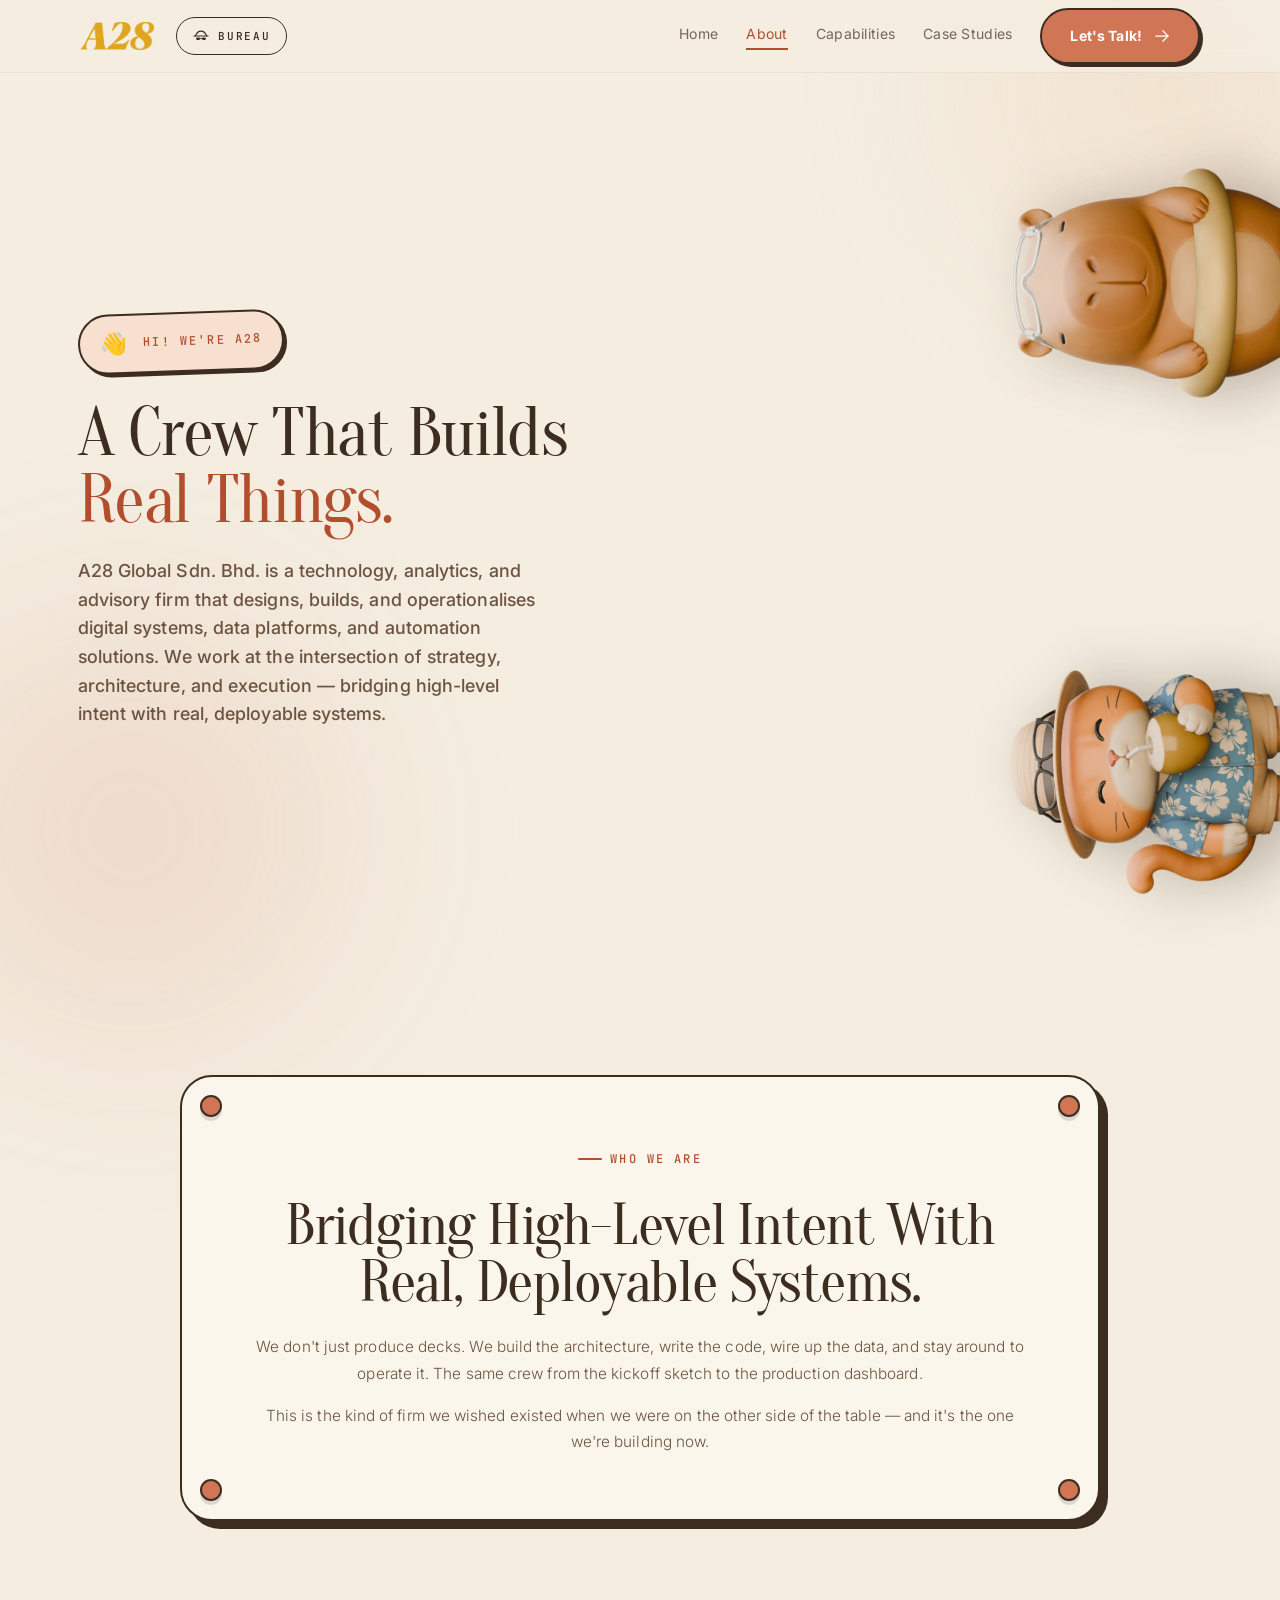
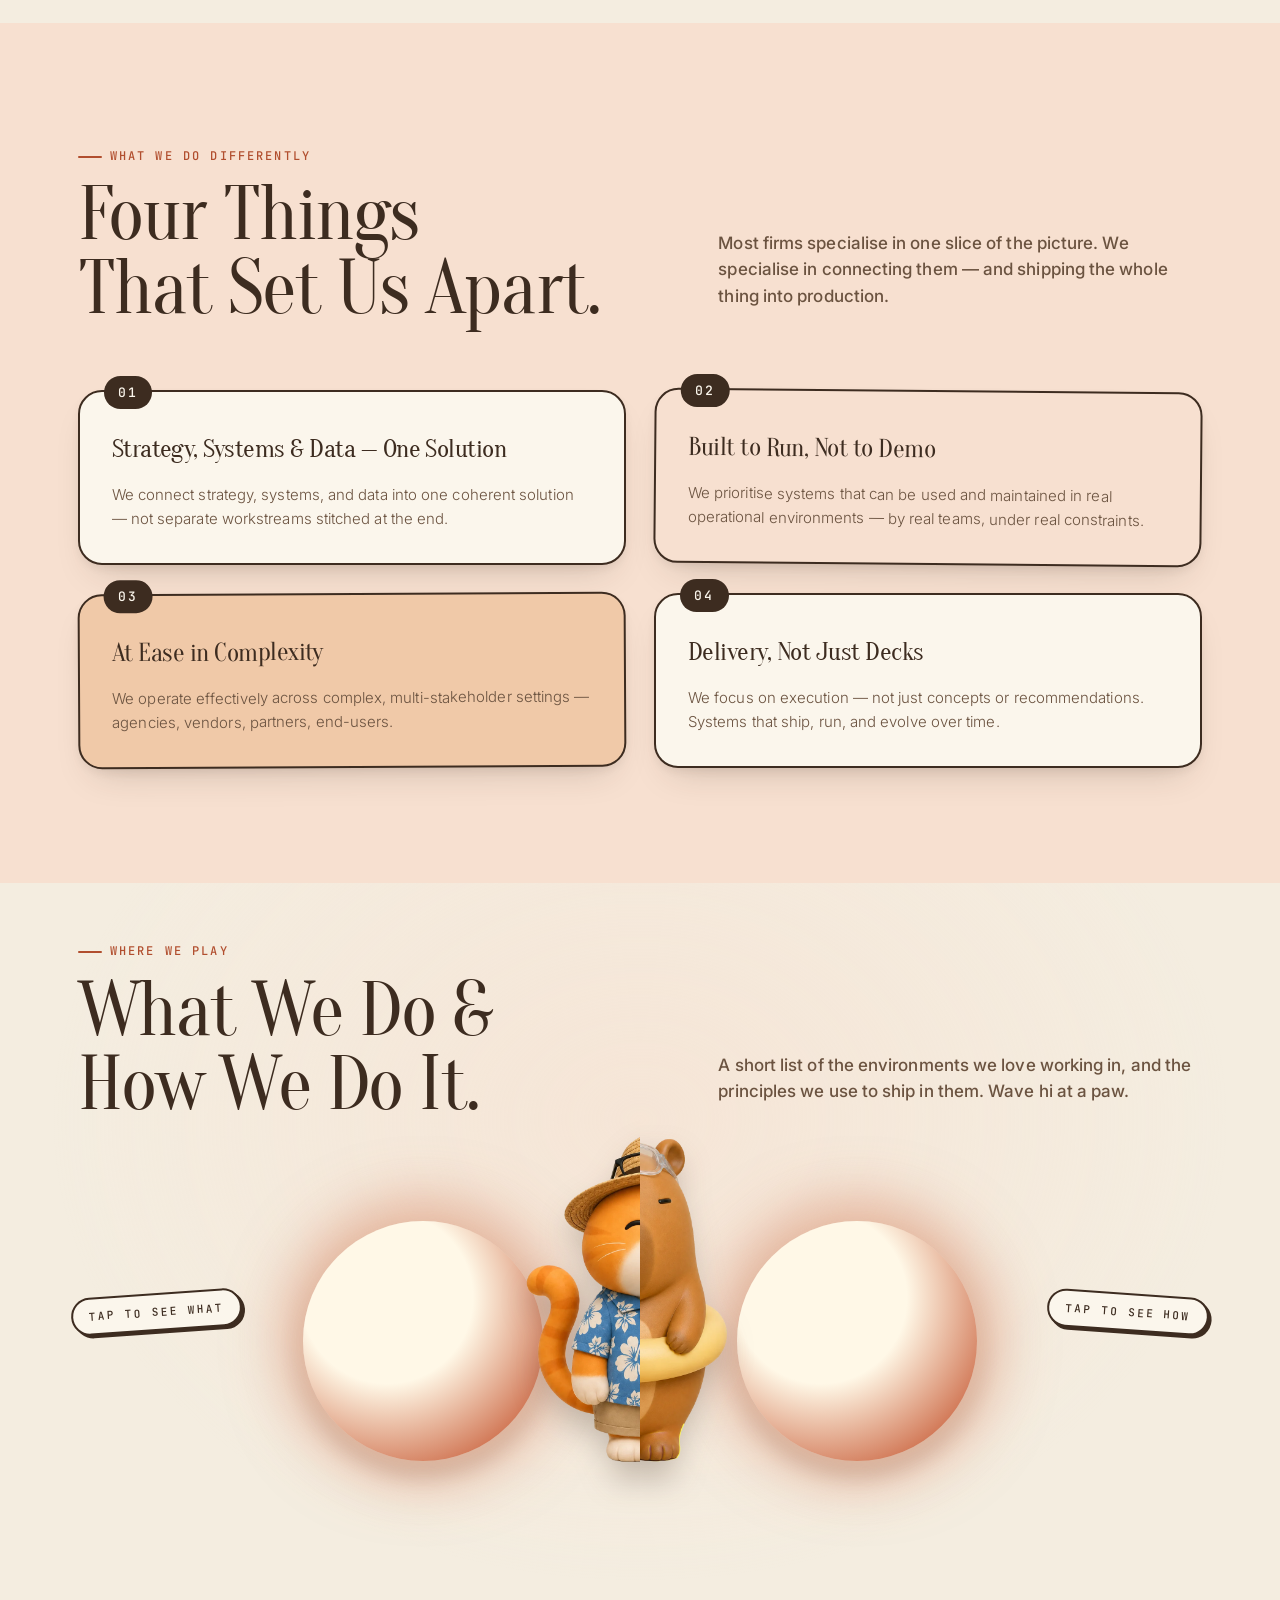
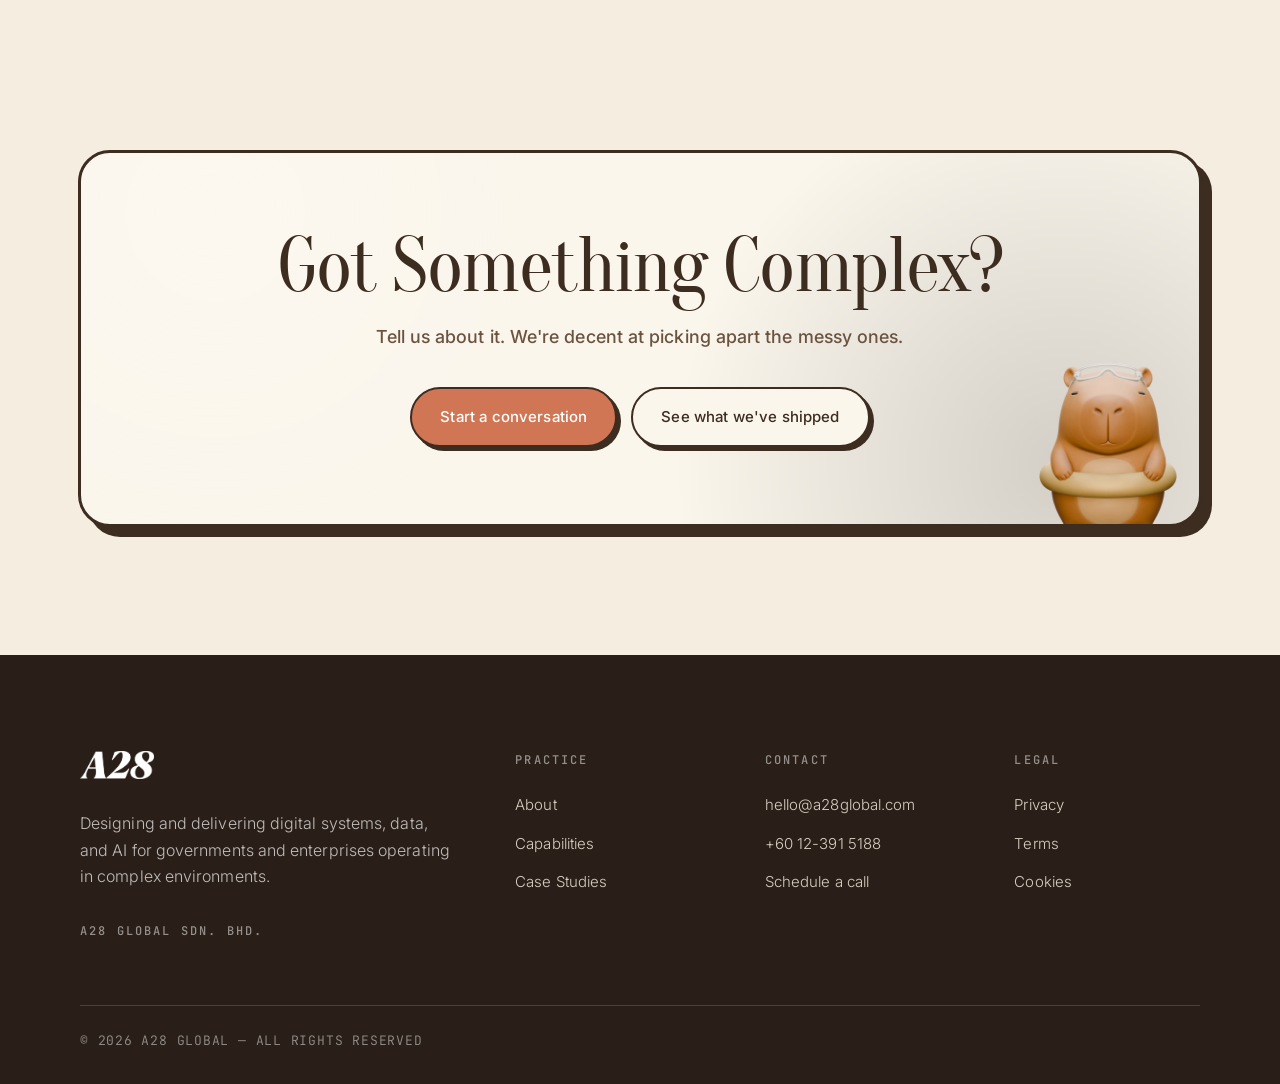
==== commit d041bb5f: "Go-live: replace with A28_28062026 build (dual-route gov + enterprise) Replaces the May 28 enterpris" ====
--- a/about.html
+++ b/about.html
@@ -5,6 +5,7 @@
 <meta name="viewport" content="width=device-width, initial-scale=1" />
 <title>About — A28 Global</title>
 <meta name="description" content="A28 Global Sdn. Bhd. — a technology, analytics, and advisory firm that designs, builds, and operationalises digital systems." />
+<link rel="icon" type="image/svg+xml" href="assets/img/shared/A28_logo.svg" />
 <script>
 (function(){var a={enterprise:1,government:1};var r=null;try{r=new URLSearchParams(location.search).get('route');}catch(e){}if(!a[r]){try{r=sessionStorage.getItem('a28-route');}catch(e){}}if(!a[r])r='enterprise';try{sessionStorage.setItem('a28-route',r);}catch(e){}document.documentElement.dataset.theme=r;})();
 </script>
@@ -12,22 +13,45 @@
 <link rel="preconnect" href="https://fonts.gstatic.com" crossorigin />
 <link href="https://fonts.googleapis.com/css2?family=Oranienbaum&family=Inter:wght@200;300;400;500;600&family=JetBrains+Mono:wght@400;500&display=swap" rel="stylesheet" />
 <link href="https://fonts.googleapis.com/css2?family=Material+Symbols+Outlined:opsz,wght,FILL,GRAD@24,300,0,0" rel="stylesheet" />
-<link rel="stylesheet" href="assets/tokens.css" />
-<link rel="stylesheet" href="assets/site.css" />
-<link rel="stylesheet" href="assets/enterprise.css" />
-<script src="assets/theme.js"></script>
+<link rel="stylesheet" href="assets/css/tokens.css?v=28062026l" />
+<link rel="stylesheet" href="assets/css/site.css?v=28062026l" />
+<link rel="stylesheet" href="assets/css/enterprise.css?v=28062026l" />
+<!-- Government about route is fully dark — keep the page background dark so any
+     section-margin gaps / overscroll never flash light. Enterprise stays light. -->
+<style>html:not([data-theme="enterprise"]) body { background: var(--a28-obsidian); }</style>
+<script src="assets/js/theme.js"></script>
 </head>
 <body>
 
 <!-- ===== NAV ===== -->
-<header class="nav">
+<header class="nav is-dark">
   <div class="nav__inner">
-    <a href="home.html" class="nav__logo"><img src="assets/A28_logo.svg" alt="A28 Global" /></a>
+    <button class="route-switch route-switch--topsecret" data-route-switch="government" data-no-rewrite type="button" aria-label="Switch to the Government route">
+      <span class="route-switch__icon" aria-hidden="true">
+        <svg viewBox="0 0 24 24" fill="none" width="18" height="18">
+          <path d="M4.5 12c1.6-4.4 3.7-6.5 7.5-6.5s5.9 2.1 7.5 6.5" stroke="currentColor" stroke-width="1.5" stroke-linecap="round"/>
+          <path d="M2.6 12h18.8" stroke="currentColor" stroke-width="1.5" stroke-linecap="round"/>
+          <rect class="rs-glass" x="5.5" y="14" width="5.2" height="3.4" rx="1.7" fill="currentColor"/>
+          <rect class="rs-glass" x="13.3" y="14" width="5.2" height="3.4" rx="1.7" fill="currentColor"/>
+          <path d="M10.7 15.4h2.6" stroke="currentColor" stroke-width="1.2"/>
+        </svg>
+      </span>
+      <span class="route-switch__label">Bureau</span>
+    </button>
+    <a href="home.html" class="nav__logo"><img src="assets/img/shared/A28_logo.svg" alt="A28 Global" /></a>
     <nav class="nav__links">
+      <span class="nav__status">Secure line</span>
+      <a class="nav__link" data-page="home.html" href="home.html">Home</a>
       <a class="nav__link" data-page="about.html" href="about.html">About</a>
       <a class="nav__link" data-page="capabilities.html" href="capabilities.html">Capabilities</a>
       <a class="nav__link" data-page="work.html" href="work.html">Case Studies</a>
-      <a href="contact.html" class="a28-btn a28-btn--secondary">Let's Talk! <svg width="16" height="16" viewBox="0 0 16 16" fill="none"><path d="M2 8h12M9 3l5 5-5 5" stroke="currentColor" stroke-width="1.25" stroke-linecap="square"/></svg></a>
+      <a href="contact.html" class="a28-btn a28-btn--secondary on-dark">Let's Talk! <svg width="16" height="16" viewBox="0 0 16 16" fill="none"><path d="M2 8h12M9 3l5 5-5 5" stroke="currentColor" stroke-width="1.25" stroke-linecap="square"/></svg></a>
+      <button class="route-switch route-switch--relax" data-route-switch="enterprise" data-no-rewrite type="button" aria-label="Switch to the Enterprise route">
+        <span class="route-switch__icon" aria-hidden="true">
+          <span class="material-symbols-outlined">cabin</span>
+        </span>
+        <span class="route-switch__label">HackerHouse</span>
+      </button>
     </nav>
     <button class="nav__burger" id="nav-burger" aria-label="Open menu"><svg width="24" height="24" viewBox="0 0 24 24" fill="none"><path d="M3 7h18M3 12h18M3 17h18" stroke="currentColor" stroke-width="1.5" stroke-linecap="square"/></svg></button>
   </div>
@@ -35,10 +59,11 @@
 
 <div class="mobile-menu" id="mobile-menu" aria-hidden="true">
   <div class="mobile-menu__top">
-    <a href="home.html" class="nav__logo"><img src="assets/A28_logo.svg" alt="A28 Global" /></a>
+    <a href="home.html" class="nav__logo"><img src="assets/img/shared/A28_logo.svg" alt="A28 Global" /></a>
     <button class="mobile-menu__close" id="mobile-menu-close" aria-label="Close menu"><svg width="24" height="24" viewBox="0 0 24 24" fill="none"><path d="M5 5l14 14M19 5L5 19" stroke="currentColor" stroke-width="1.5" stroke-linecap="square"/></svg></button>
   </div>
   <nav class="mobile-menu__nav">
+    <a data-page="home.html" href="home.html">Home</a>
     <a data-page="about.html" href="about.html">About</a>
     <a data-page="capabilities.html" href="capabilities.html">Capabilities</a>
     <a data-page="work.html" href="work.html">Case Studies</a>
@@ -47,8 +72,250 @@
     <a href="contact.html" class="a28-btn a28-btn--primary on-dark a28-btn--lg">Let's Talk!
       <svg width="16" height="16" viewBox="0 0 16 16" fill="none"><path d="M2 8h12M9 3l5 5-5 5" stroke="currentColor" stroke-width="1.25" stroke-linecap="square"/></svg>
     </a>
+      <div class="mobile-menu__switch">
+    <button class="route-switch route-switch--mobile route-switch--topsecret" data-route-switch="government" data-no-rewrite type="button" aria-label="Switch to the Government route">
+      <span class="route-switch__icon" aria-hidden="true">
+        <svg viewBox="0 0 24 24" fill="none" width="18" height="18">
+          <path d="M4.5 12c1.6-4.4 3.7-6.5 7.5-6.5s5.9 2.1 7.5 6.5" stroke="currentColor" stroke-width="1.5" stroke-linecap="round"/>
+          <path d="M2.6 12h18.8" stroke="currentColor" stroke-width="1.5" stroke-linecap="round"/>
+          <rect class="rs-glass" x="5.5" y="14" width="5.2" height="3.4" rx="1.7" fill="currentColor"/>
+          <rect class="rs-glass" x="13.3" y="14" width="5.2" height="3.4" rx="1.7" fill="currentColor"/>
+          <path d="M10.7 15.4h2.6" stroke="currentColor" stroke-width="1.2"/>
+        </svg>
+      </span>
+      <span class="route-switch__label">Bureau</span>
+    </button>
+      <button class="route-switch route-switch--mobile route-switch--relax" data-route-switch="enterprise" data-no-rewrite type="button" aria-label="Switch to the Enterprise route">
+        <span class="route-switch__icon" aria-hidden="true">
+          <span class="material-symbols-outlined">cabin</span>
+        </span>
+        <span class="route-switch__label">HackerHouse</span>
+      </button>
+      </div>
   </div>
 </div>
+
+
+<!-- ============================================================
+     GOVERNMENT ROUTE — institutional about
+     (kept separate from the ENTERPRISE block below — Phase 2)
+     ============================================================ -->
+<div data-theme-only="government">
+
+<!-- ===== STATEMENT — atmospheric image background ===== -->
+<div class="about-statement about-statement--hero section--dark about-spotlight">
+  <!-- Base: dim image + dark overlay (::after z:1) -->
+  <div class="about-statement__bg" aria-hidden="true">
+    <img src="assets/img/gov/about-bridge.webp" alt="" />
+  </div>
+  <!-- Reveal: same image at full quality, shown only inside cursor circle (z:2) -->
+  <div class="about-spot-reveal" aria-hidden="true">
+    <img src="assets/img/gov/about-bridge.webp" alt="" />
+  </div>
+  <!-- Cursor ring (z:6) -->
+  <div class="about-spot-cursor" aria-hidden="true"></div>
+  <!-- HUD frame — corner brackets + edge readouts -->
+  <div class="about-hero__hud" aria-hidden="true">
+    <span class="about-hero__corner about-hero__corner--tl"></span>
+    <span class="about-hero__corner about-hero__corner--tr"></span>
+    <span class="about-hero__corner about-hero__corner--bl"></span>
+    <span class="about-hero__corner about-hero__corner--br"></span>
+    <span class="about-hero__edge about-hero__edge--l">DOSSIER&nbsp;&middot;&nbsp;A28&middot;ORG</span>
+    <span class="about-hero__edge about-hero__edge--r">CLEARANCE&nbsp;&middot;&nbsp;OPEN</span>
+  </div>
+  <div class="a28-container about-statement__inner">
+    <div class="gov-hero__badge about-hero__badge">
+      <span class="gov-hero__badge-dot" aria-hidden="true"></span>
+      <span>A28 Global</span>
+      <span class="gov-hero__badge-sep" aria-hidden="true">&middot;</span>
+      <span>About</span>
+    </div>
+    <h1 class="about-statement__text" id="about-heading"><span class="whl-line">About Us<span class="dot-gold">.</span></span></h1>
+    <p class="about-statement__subhead">Bridging high-level intent with <span class="about-hero__accent">real, deployable systems</span><span class="dot-gold">.</span></p>
+  </div>
+  <a class="about-hero__scroll" href="#about-us" aria-label="Scroll to the company profile">
+    <span class="about-hero__scroll-label">Company Profile</span>
+    <span class="about-hero__scroll-line" aria-hidden="true"></span>
+  </a>
+</div>
+
+<!-- ===== WHO WE ARE — dark company-intro section (framed image + copy) ===== -->
+<section class="about-intro about-intro--dark" id="about-us">
+  <div class="about-intro__bg" aria-hidden="true"></div>
+  <div class="a28-container about-intro__grid">
+    <figure class="about-intro__media reveal">
+      <span class="about-intro__file" aria-hidden="true">FILE // A28&middot;ORG&middot;00</span>
+      <img src="assets/img/gov/gov-about.webp" alt="A28 Global — bridging high-level intent with deployable systems" loading="lazy" decoding="async" />
+      <figcaption class="about-intro__tag"><span class="about-intro__tag-dot" aria-hidden="true"></span>Established &middot; Operational</figcaption>
+    </figure>
+    <div class="about-intro__copy reveal">
+      <span class="index-mark"><span>01</span><span class="index-mark__bar"></span><span>Company Profile</span></span>
+      <h2 class="a28-display about-intro__title">Who We Are<span class="dot-gold">.</span></h2>
+      <p>A28 Global Sdn. Bhd. is a technology, analytics, and advisory firm that designs, builds, and operationalises digital systems, data platforms, and automation solutions.</p>
+      <p>We work at the intersection of strategy, architecture, and execution &mdash; bridging high-level intent with real, deployable systems.</p>
+      <ul class="about-intro__tags" aria-label="Disciplines">
+        <li>Technology</li>
+        <li>Analytics</li>
+        <li>Advisory</li>
+        <li>Automation</li>
+      </ul>
+    </div>
+  </div>
+</section>
+
+
+<!-- ===== WHAT WE DO DIFFERENTLY ===== -->
+<section class="about-list-section">
+  <div class="a28-container">
+
+    <div class="about-section-intro reveal">
+      <p class="about-section-label">What We Do Differently</p>
+      <span class="about-section-rule" aria-hidden="true"></span>
+    </div>
+
+    <div class="about-hotspots reveal" id="about-hotspots">
+      <img class="about-hotspots__img" src="assets/img/gov/about-digital.webp" alt="" aria-hidden="true" />
+
+      <button class="about-hotspot" type="button" data-hotspot="1" style="--x: 28%; --y: 32%;" aria-label="01 · Connected Approach">
+        <span class="about-hotspot__num">01</span>
+        <span class="about-hotspot__pulse" aria-hidden="true"></span>
+      </button>
+      <button class="about-hotspot" type="button" data-hotspot="2" style="--x: 68%; --y: 24%;" aria-label="02 · Built to Run">
+        <span class="about-hotspot__num">02</span>
+        <span class="about-hotspot__pulse" aria-hidden="true"></span>
+      </button>
+      <button class="about-hotspot" type="button" data-hotspot="3" style="--x: 22%; --y: 72%;" aria-label="03 · Multi-Stakeholder">
+        <span class="about-hotspot__num">03</span>
+        <span class="about-hotspot__pulse" aria-hidden="true"></span>
+      </button>
+      <button class="about-hotspot" type="button" data-hotspot="4" style="--x: 72%; --y: 68%;" aria-label="04 · Execution-First">
+        <span class="about-hotspot__num">04</span>
+        <span class="about-hotspot__pulse" aria-hidden="true"></span>
+      </button>
+
+      <div class="about-hotspot-card" data-card="1" data-pos="below" style="--x: 28%; --y: 32%;">
+        <button class="about-hotspot-card__close" type="button" aria-label="Close">&times;</button>
+        <span class="about-hotspot-card__num" aria-hidden="true">01</span>
+        <span class="about-hotspot-card__eyebrow">Connected Approach</span>
+        <h3 class="about-hotspot-card__title">Strategy, systems &amp; data — one solution.</h3>
+        <p class="about-hotspot-card__text">We connect strategy, systems, and data into one coherent solution — not separate workstreams stitched at the end.</p>
+      </div>
+      <div class="about-hotspot-card" data-card="2" data-pos="below" style="--x: 68%; --y: 24%;">
+        <button class="about-hotspot-card__close" type="button" aria-label="Close">&times;</button>
+        <span class="about-hotspot-card__num" aria-hidden="true">02</span>
+        <span class="about-hotspot-card__eyebrow">Built to Run</span>
+        <h3 class="about-hotspot-card__title">Real environments, not demos.</h3>
+        <p class="about-hotspot-card__text">We prioritise systems that can be used and maintained in real operational environments — by real teams, under real constraints.</p>
+      </div>
+      <div class="about-hotspot-card" data-card="3" data-pos="above" style="--x: 22%; --y: 72%;">
+        <button class="about-hotspot-card__close" type="button" aria-label="Close">&times;</button>
+        <span class="about-hotspot-card__num" aria-hidden="true">03</span>
+        <span class="about-hotspot-card__eyebrow">Multi-Stakeholder</span>
+        <h3 class="about-hotspot-card__title">At ease in complexity.</h3>
+        <p class="about-hotspot-card__text">We operate effectively across complex, multi-stakeholder settings — agencies, vendors, partners, end-users.</p>
+      </div>
+      <div class="about-hotspot-card" data-card="4" data-pos="above" style="--x: 72%; --y: 68%;">
+        <button class="about-hotspot-card__close" type="button" aria-label="Close">&times;</button>
+        <span class="about-hotspot-card__num" aria-hidden="true">04</span>
+        <span class="about-hotspot-card__eyebrow">Execution-First</span>
+        <h3 class="about-hotspot-card__title">Delivery, not just decks.</h3>
+        <p class="about-hotspot-card__text">We focus on execution — not just concepts or recommendations. Systems that ship, run, and evolve.</p>
+      </div>
+    </div>
+
+  </div>
+</section>
+
+<!-- ===== WHAT WE DO & HOW WE DO IT — R6: Classified dossier files (gov-native; replaces the enterprise paw-raise reveal) ===== -->
+<section class="section gov-dossier" id="gov-dossier">
+  <div class="a28-container">
+    <div class="gov-dossier__head reveal">
+      <span class="index-mark"><span>02</span><span class="index-mark__bar"></span><span>Field Manual</span></span>
+      <h2 class="a28-display">What We Do &amp; How We Do It<span class="dot-gold">.</span></h2>
+      <p class="gov-dossier__intro">The environments we&rsquo;re built for, and the principles we use to ship in them. Click a file to declassify.</p>
+    </div>
+    <div class="gov-dossier__files" data-stagger="110">
+
+      <article class="gov-file" data-file>
+        <button class="gov-file__cover" type="button" aria-expanded="false" aria-controls="gov-file-focus">
+          <span class="gov-file__stamp" aria-hidden="true">Classified</span>
+          <span class="gov-file__photo"><img src="assets/img/gov/gov-oyen.webp" alt="Agent Oyen" loading="lazy" decoding="async" /></span>
+          <span class="gov-file__meta">
+            <span class="gov-file__no">File 01</span>
+            <span class="gov-file__name">Focus</span>
+          </span>
+          <span class="gov-file__cue">
+            <span class="material-symbols-outlined gov-file__lock" aria-hidden="true">lock</span>
+            <span class="gov-file__cue-text">Click to declassify</span>
+          </span>
+        </button>
+        <div class="gov-file__body" id="gov-file-focus">
+          <div class="gov-file__body-inner">
+            <span class="gov-file__body-label">What We Focus On</span>
+            <ul class="gov-file__list">
+              <li>Government and public sector systems</li>
+              <li>Enterprise digital platforms</li>
+              <li>Data-intensive, multi-system environments</li>
+              <li>Long-term system ownership and evolution</li>
+            </ul>
+          </div>
+        </div>
+      </article>
+
+      <article class="gov-file" data-file>
+        <button class="gov-file__cover" type="button" aria-expanded="false" aria-controls="gov-file-method">
+          <span class="gov-file__stamp" aria-hidden="true">Classified</span>
+          <span class="gov-file__photo"><img src="assets/img/gov/gov-techybara.webp" alt="Agent Techybara" loading="lazy" decoding="async" /></span>
+          <span class="gov-file__meta">
+            <span class="gov-file__no">File 02</span>
+            <span class="gov-file__name">Method</span>
+          </span>
+          <span class="gov-file__cue">
+            <span class="material-symbols-outlined gov-file__lock" aria-hidden="true">lock</span>
+            <span class="gov-file__cue-text">Click to declassify</span>
+          </span>
+        </button>
+        <div class="gov-file__body" id="gov-file-method">
+          <div class="gov-file__body-inner">
+            <span class="gov-file__body-label">How We Work</span>
+            <ul class="gov-file__list">
+              <li>Structured, modular delivery</li>
+              <li>Close collaboration with stakeholders</li>
+              <li>Strong documentation &amp; knowledge transfer</li>
+              <li>Balance speed, quality, and sustainability</li>
+            </ul>
+          </div>
+        </div>
+      </article>
+
+    </div>
+  </div>
+</section>
+
+<!-- ===== CTA (shared prefooter-cta design, about's own copy) ===== -->
+<section class="prefooter-cta prefooter-cta--dark">
+  <div class="a28-container">
+    <div class="prefooter-cta__panel reveal">
+      <div class="prefooter-cta__glow" aria-hidden="true"></div>
+      <div class="prefooter-cta__lines" aria-hidden="true"></div>
+      <div class="prefooter-cta__cursor" aria-hidden="true"></div>
+      <span class="prefooter-cta__corner prefooter-cta__corner--tl" aria-hidden="true"></span>
+      <span class="prefooter-cta__corner prefooter-cta__corner--tr" aria-hidden="true"></span>
+      <span class="prefooter-cta__corner prefooter-cta__corner--bl" aria-hidden="true"></span>
+      <span class="prefooter-cta__corner prefooter-cta__corner--br" aria-hidden="true"></span>
+      <div class="prefooter-cta__content">
+        <h2 class="a28-display">Engaged on something complex<span class="dot-gold">?</span></h2>
+        <div class="prefooter-cta__actions">
+          <a href="contact.html" class="a28-btn a28-btn--primary on-dark a28-btn--lg">Start a conversation
+            <svg width="16" height="16" viewBox="0 0 16 16" fill="none"><path d="M2 8h12M9 3l5 5-5 5" stroke="currentColor" stroke-width="1.25" stroke-linecap="square"/></svg>
+          </a>
+        </div>
+      </div>
+    </div>
+  </div>
+</section>
+
+</div><!-- /[data-theme-only="government"] -->
 
 
 
@@ -67,8 +334,8 @@
       </div>
     </div>
     <div class="ent-about-hero__art" aria-hidden="true">
-      <img class="ent-about-hero__peek ent-about-hero__peek--capy" src="assets/beachcapyface.webp" alt="" loading="lazy" decoding="async" />
-      <img class="ent-about-hero__peek ent-about-hero__peek--cat" src="assets/beachcatface.webp" alt="" loading="lazy" decoding="async" />
+      <img class="ent-about-hero__peek ent-about-hero__peek--capy" src="assets/img/mascots/beachcapyface.webp" alt="" loading="lazy" decoding="async" />
+      <img class="ent-about-hero__peek ent-about-hero__peek--cat" src="assets/img/mascots/beachcatface.webp" alt="" loading="lazy" decoding="async" />
     </div>
   </section>
 
@@ -223,7 +490,7 @@
           <a href="contact.html" class="ent-btn ent-btn--primary">Start a conversation</a>
           <a href="work.html" class="ent-btn">See what we've shipped</a>
         </div>
-        <img class="ent-bigcta__mascot" src="assets/beachcapyface.webp" alt="" loading="lazy" decoding="async" />
+        <img class="ent-bigcta__mascot" src="assets/img/mascots/beachcapyface.webp" alt="" loading="lazy" decoding="async" />
       </div>
     </div>
   </section>
@@ -239,7 +506,7 @@
   <div class="footer__inner">
     <div class="footer__cols">
       <div>
-        <a href="home.html" class="nav__logo"><img src="assets/A28_logo.svg" alt="A28 Global" /></a>
+        <a href="home.html" class="nav__logo"><img src="assets/img/shared/A28_logo.svg" alt="A28 Global" /></a>
         <p style="margin-top: 24px; max-width: 380px; color: var(--a28-paper-70); font-weight: 300; line-height: 1.65;">Designing and delivering digital systems, data, and AI for governments and enterprises operating in complex environments.</p>
         <div style="margin-top: 32px; display: flex; gap: 12px; align-items: center;">
           <span class="a28-eyebrow on-dark">A28 Global Sdn. Bhd.</span>
@@ -278,6 +545,6 @@
 </footer>
 
 <script src="https://cdnjs.cloudflare.com/ajax/libs/gsap/3.12.5/gsap.min.js"></script>
-<script src="assets/site.js"></script>
+<script src="assets/js/site.js"></script>
 </body>
 </html>
--- a/assets/css/tokens.css
+++ b/assets/css/tokens.css
@@ -0,0 +1,367 @@
+/* ============================================================
+   A28 Global — Design Tokens
+   Extracted from Figma "A28 Website.fig"
+   Source of truth for colors, type, spacing, radii, motion.
+   ============================================================ */
+
+:root {
+  /* — Colors — Surfaces & ink — */
+  --a28-bone:        #F5F5EB;   /* primary light surface */
+  --a28-bone-rgb:    245, 245, 235;
+  --a28-ink:         #000000;   /* primary text on bone */
+  --a28-ink-rgb:     0, 0, 0;
+  --a28-ink-90:      rgba(var(--a28-ink-rgb), 0.90);
+  --a28-ink-70:      rgba(var(--a28-ink-rgb), 0.70);
+  --a28-ink-50:      rgba(var(--a28-ink-rgb), 0.50);
+  --a28-ink-30:      rgba(var(--a28-ink-rgb), 0.30);
+  --a28-ink-15:      rgba(var(--a28-ink-rgb), 0.15);
+  --a28-ink-08:      rgba(var(--a28-ink-rgb), 0.08);
+
+  --a28-obsidian:    #1C1B1F;   /* dark surface */
+  --a28-obsidian-rgb: 28, 27, 31;
+  --a28-obsidian-90: rgba(var(--a28-obsidian-rgb), 0.90);
+
+  --a28-paper:       #FFFFFF;   /* pure white (cards on dark) */
+  --a28-paper-rgb:   255, 255, 255;
+  --a28-paper-70:    rgba(var(--a28-paper-rgb), 0.70);
+  --a28-paper-50:    rgba(var(--a28-paper-rgb), 0.50);
+  --a28-paper-30:    rgba(var(--a28-paper-rgb), 0.30);
+  --a28-paper-15:    rgba(var(--a28-paper-rgb), 0.15);
+  --a28-paper-08:    rgba(var(--a28-paper-rgb), 0.08);
+
+  /* — Accent (muted gold). Use sparingly. — */
+  --a28-gold:        #8B660D;   /* primary accent — hairlines, marks, key text */
+  --a28-gold-rgb:    139, 102, 13;
+  --a28-gold-light:  #D7A858;   /* secondary accent — gradients, hover */
+  --a28-gold-light-rgb: 215, 168, 88;
+  --a28-gold-pale:   #EDD4A8;   /* surfaces only */
+  --a28-gold-pale-rgb: 237, 212, 168;
+  --a28-gold-mist:   #FCDDA8;   /* high-tint backgrounds */
+
+  /* — Mission palette (gov "secret agent" redesign — brighter golds read on dark) — */
+  --a28-gold-mission:     #C2912E;   /* primary gold on dark surfaces */
+  --a28-gold-mission-rgb: 194, 145, 46;
+  --a28-gold-glow:        #E8B864;   /* bright gold — highlights, spotlights, hover glow */
+  --a28-gold-glow-rgb:    232, 184, 100;
+  --a28-noir:             #0B0A0E;   /* deepest spy black — hero, dark sections */
+  --a28-noir-rgb:         11, 10, 14;
+  --a28-noir-soft:        #16141B;   /* slightly raised dark surface (smoke) */
+  --a28-noir-soft-rgb:    22, 20, 27;
+
+  /* — States — */
+  --a28-border:      rgba(0,0,0,0.12);
+  --a28-border-dark: rgba(255,255,255,0.12);
+  --a28-shadow-sm:   0 1px 2px rgba(0,0,0,0.04);
+  --a28-shadow-md:   0 6px 24px rgba(0,0,0,0.06);
+  --a28-shadow-lg:   0 18px 48px rgba(0,0,0,0.10);
+
+  /* — Type — */
+  --a28-font-display: "Oranienbaum", "Cormorant Garamond", "Times New Roman", serif;
+  --a28-font-sans:    "Inter", ui-sans-serif, system-ui, -apple-system, sans-serif;
+  --a28-font-mono:    "JetBrains Mono", "IBM Plex Mono", ui-monospace, monospace;
+
+  /* Display scale (Oranienbaum) */
+  --a28-display-xl:  128px;
+  --a28-display-lg:  64px;
+  --a28-display-md:  52px;
+  --a28-display-sm:  48px;
+  --a28-display-xs:  36px;
+  --a28-display-2xs: 30px;
+  --a28-display-3xs: 22px;
+
+  /* Body scale (Inter) */
+  --a28-body-xl:     20px;
+  --a28-body-lg:     18px;
+  --a28-body-md:     16px;
+  --a28-body-sm:     14px;
+  --a28-body-xs:     12px;
+
+  /* Weights */
+  --a28-w-extralight: 200;
+  --a28-w-light:      300;
+  --a28-w-regular:    400;
+  --a28-w-medium:     500;
+  --a28-w-semibold:   600;
+
+  /* Tracking */
+  --a28-track-display: -0.02em;
+  --a28-track-body:    0em;
+  --a28-track-eyebrow: 0.18em;
+
+  /* Line height */
+  --a28-lh-tight:   1.0;
+  --a28-lh-snug:    1.15;
+  --a28-lh-normal:  1.5;
+  --a28-lh-relaxed: 1.65;
+
+  /* — Spacing (4pt base) — */
+  --a28-space-1:   4px;
+  --a28-space-2:   8px;
+  --a28-space-3:   12px;
+  --a28-space-4:   16px;
+  --a28-space-5:   20px;
+  --a28-space-6:   24px;
+  --a28-space-8:   32px;
+  --a28-space-10:  40px;
+  --a28-space-12:  48px;
+  --a28-space-16:  64px;
+  --a28-space-20:  80px;
+  --a28-space-24:  96px;
+  --a28-space-32:  128px;
+  --a28-space-40:  160px;
+
+  /* — Layout — */
+  --a28-container-max: 1280px;
+  --a28-container-x:   80px;
+  --a28-grid-cols:     12;
+  --a28-grid-gutter:   32px;
+
+  /* — Radius — */
+  --a28-radius-none: 0;
+  --a28-radius-xs:   2px;
+  --a28-radius-sm:   4px;
+  --a28-radius-md:   8px;
+  --a28-radius-lg:   12px;
+  --a28-radius-xl:   16px;
+  --a28-radius-pill: 999px;
+
+  /* — Stroke — */
+  --a28-stroke-hair:  0.5px;
+  --a28-stroke-thin:  1px;
+  --a28-stroke-med:   2px;
+
+  /* — Motion —
+     One easing per role so the SAME class always animates the same way (R10):
+       --a28-ease-out    → the canonical INTRO + OUTRO ease (reveals, hovers, exits)
+       --a28-ease-in-out → looping / symmetric motion only (drifts, pulses)
+       --a28-ease-spring → playful micro-interactions with a touch of overshoot */
+  --a28-ease-out:     cubic-bezier(0.16, 1, 0.3, 1);
+  --a28-ease-in-out:  cubic-bezier(0.65, 0, 0.35, 1);
+  --a28-ease-spring:  cubic-bezier(0.34, 1.4, 0.64, 1);
+  --a28-dur-fast:     120ms;
+  --a28-dur-base:     200ms;
+  --a28-dur-slow:     360ms;
+}
+
+/* ===== Base ===== */
+*, *::before, *::after { box-sizing: border-box; }
+html, body { margin: 0; padding: 0; }
+body {
+  font-family: var(--a28-font-sans);
+  font-weight: var(--a28-w-light);
+  font-size: var(--a28-body-md);
+  line-height: var(--a28-lh-relaxed);
+  color: var(--a28-ink);
+  background: var(--a28-bone);
+  -webkit-font-smoothing: antialiased;
+  text-rendering: optimizeLegibility;
+}
+::selection { background: var(--a28-gold); color: var(--a28-bone); }
+
+/* ===== Type primitives ===== */
+.a28-display       { font-family: var(--a28-font-display); font-weight: var(--a28-w-regular); line-height: var(--a28-lh-tight); letter-spacing: var(--a28-track-display); }
+.a28-display-xl    { font-size: var(--a28-display-xl); }
+.a28-display-lg    { font-size: var(--a28-display-lg); }
+.a28-display-md    { font-size: var(--a28-display-md); }
+.a28-display-sm    { font-size: var(--a28-display-sm); }
+.a28-display-xs    { font-size: var(--a28-display-xs); }
+.a28-display-2xs   { font-size: var(--a28-display-2xs); }
+
+.a28-eyebrow {
+  font-family: var(--a28-font-mono);
+  font-size: var(--a28-body-xs);
+  font-weight: var(--a28-w-medium);
+  text-transform: uppercase;
+  letter-spacing: var(--a28-track-eyebrow);
+  color: var(--a28-ink-50);
+}
+.a28-eyebrow.on-dark { color: var(--a28-paper-50); }
+
+.a28-lede {
+  font-size: var(--a28-body-xl);
+  font-weight: var(--a28-w-light);
+  line-height: var(--a28-lh-relaxed);
+  color: var(--a28-ink-70);
+}
+
+/* ===== Buttons ===== */
+.a28-btn {
+  display: inline-flex; align-items: center; justify-content: center;
+  gap: var(--a28-space-3);
+  font-family: var(--a28-font-sans);
+  font-size: var(--a28-body-sm);
+  font-weight: var(--a28-w-medium);
+  letter-spacing: 0.02em;
+  padding: 14px 28px;
+  border: 1px solid transparent;
+  border-radius: var(--a28-radius-pill);
+  cursor: pointer;
+  transition: background var(--a28-dur-base) var(--a28-ease-out),
+              color var(--a28-dur-base) var(--a28-ease-out),
+              border-color var(--a28-dur-base) var(--a28-ease-out),
+              transform var(--a28-dur-fast) var(--a28-ease-out);
+  text-decoration: none;
+}
+.a28-btn:active { transform: translateY(1px); }
+.a28-btn--primary { background: var(--a28-ink); color: var(--a28-bone); }
+.a28-btn--primary:hover { background: var(--a28-gold); color: var(--a28-bone); }
+.a28-btn--primary.on-dark { background: var(--a28-bone); color: var(--a28-ink); }
+.a28-btn--primary.on-dark:hover { background: var(--a28-gold); color: var(--a28-bone); }
+
+.a28-btn--secondary {
+  background: transparent; color: var(--a28-ink);
+  border-color: var(--a28-ink-30);
+}
+.a28-btn--secondary:hover { border-color: var(--a28-ink); }
+.a28-btn--secondary.on-dark { color: var(--a28-bone); border-color: var(--a28-paper-30); }
+.a28-btn--secondary.on-dark:hover { border-color: var(--a28-bone); }
+
+.a28-btn--ghost { background: transparent; color: var(--a28-ink); padding: 12px 0; }
+.a28-btn--ghost:hover { color: var(--a28-gold); }
+.a28-btn--ghost.on-dark { color: var(--a28-bone); }
+
+.a28-btn--lg { padding: 18px 36px; font-size: var(--a28-body-md); }
+.a28-btn--xl {
+  padding: 24px 40px;
+  font-family: var(--a28-font-display);
+  font-size: 28px;
+  font-weight: var(--a28-w-regular);
+  letter-spacing: var(--a28-track-display);
+}
+
+.a28-btn[disabled] { opacity: 0.5; cursor: not-allowed; }
+.a28-btn:focus-visible { outline: 2px solid var(--a28-gold); outline-offset: 3px; }
+
+/* ===== Inputs ===== */
+.a28-field { display: flex; flex-direction: column; gap: var(--a28-space-2); }
+.a28-field-label {
+  font-family: var(--a28-font-mono);
+  font-size: var(--a28-body-xs);
+  text-transform: uppercase;
+  letter-spacing: var(--a28-track-eyebrow);
+  color: var(--a28-ink-50);
+}
+.a28-field-label.on-dark { color: var(--a28-paper-50); }
+.a28-input, .a28-textarea {
+  font-family: var(--a28-font-sans);
+  font-size: var(--a28-body-md);
+  font-weight: var(--a28-w-light);
+  color: var(--a28-ink);
+  background: transparent;
+  border: 0;
+  border-bottom: 1px solid var(--a28-ink-15);
+  padding: 10px 0;
+  outline: none;
+  transition: border-color var(--a28-dur-base) var(--a28-ease-out);
+}
+.a28-input.on-dark, .a28-textarea.on-dark {
+  color: var(--a28-bone);
+  border-bottom-color: var(--a28-paper-15);
+}
+.a28-input:focus, .a28-textarea:focus { border-bottom-color: var(--a28-gold); }
+.a28-textarea { resize: vertical; min-height: 96px; }
+
+/* ===== Card ===== */
+.a28-card {
+  background: var(--a28-paper);
+  border: 1px solid var(--a28-border);
+  border-radius: var(--a28-radius-xl);
+  padding: var(--a28-space-10);
+  transition: border-color var(--a28-dur-base) var(--a28-ease-out),
+              transform var(--a28-dur-base) var(--a28-ease-out);
+}
+.a28-card:hover { border-color: var(--a28-ink-30); }
+.a28-card--flat { border-radius: 0; border-left: 0; border-right: 0; padding: var(--a28-space-12) 0; }
+.a28-card--dark { background: var(--a28-obsidian); color: var(--a28-bone); border-color: var(--a28-border-dark); }
+.a28-card--gold {
+  background: linear-gradient(180deg, var(--a28-gold-light) 0%, var(--a28-gold-pale) 100%);
+  border: none; color: var(--a28-ink);
+}
+
+/* ===== Badge ===== */
+.a28-badge {
+  display: inline-flex; align-items: center; gap: var(--a28-space-2);
+  font-family: var(--a28-font-mono);
+  font-size: var(--a28-body-xs);
+  font-weight: var(--a28-w-medium);
+  text-transform: uppercase;
+  letter-spacing: var(--a28-track-eyebrow);
+  padding: 6px 10px;
+  border: 1px solid var(--a28-ink-15);
+  border-radius: var(--a28-radius-sm);
+  color: var(--a28-ink-70);
+}
+.a28-badge.on-dark { color: var(--a28-paper-70); border-color: var(--a28-paper-15); }
+.a28-badge--gold { color: var(--a28-gold); border-color: var(--a28-gold); }
+
+/* ===== Section utility ===== */
+.a28-section { padding: var(--a28-space-32) 0; }
+.a28-section--dark { background: var(--a28-obsidian); color: var(--a28-bone); }
+.a28-section--ink  { background: var(--a28-ink); color: var(--a28-bone); }
+
+.a28-container {
+  max-width: var(--a28-container-max);
+  margin: 0 auto;
+  padding: 0 var(--a28-container-x);
+}
+
+/* ===== Hairline rule ===== */
+.a28-rule { height: 1px; width: 100%; background: var(--a28-ink-15); border: 0; }
+.a28-rule.on-dark { background: var(--a28-paper-15); }
+
+/* ===== Logo monogram ===== */
+.a28-logo {
+  font-family: var(--a28-font-display);
+  font-size: 22px;
+  letter-spacing: 0;
+  color: inherit;
+  text-decoration: none;
+  display: inline-flex; align-items: baseline; gap: 6px;
+}
+.a28-logo .dot { color: var(--a28-gold); }
+
+/* ============================================================
+   Theme: Enterprise (warm cream + terracotta)
+   Activated by [data-theme="enterprise"] on <html> (and mirrored
+   to <body> by theme.js). Only overrides foundational tokens —
+   ink-*, paper-*, gold-* alpha ladders auto-recompute via the
+   *-rgb companion vars above.
+   ============================================================ */
+[data-theme="enterprise"] {
+  --a28-bone:           #F4EDE0;
+  --a28-bone-rgb:       244, 237, 224;
+  --a28-ink:            #3D2C20;
+  --a28-ink-rgb:        61, 44, 32;
+
+  /* Dark surface stays dark, but warm espresso instead of cool obsidian. */
+  --a28-obsidian:       #2A1F18;
+  --a28-obsidian-rgb:   42, 31, 24;
+
+  --a28-gold:           #B14E2E;
+  --a28-gold-rgb:       177, 78, 46;
+  --a28-gold-light:     #D17654;
+  --a28-gold-light-rgb: 209, 118, 84;
+  --a28-gold-pale:      #F0C9A8;
+  --a28-gold-pale-rgb:  240, 201, 168;
+  --a28-gold-mist:      #F7E0D0;
+
+  /* — Type — shared with Government route (Oranienbaum/Inter/JetBrains Mono).
+     Intentionally no font overrides here — both routes use the same family stack
+     defined in :root for visual consistency across the site. — */
+
+  /* Larger pill radii, softer corners */
+  --a28-radius-lg:    18px;
+  --a28-radius-xl:    24px;
+
+  /* Softer shadows (warmer dark, lower opacity) */
+  --a28-shadow-sm:    0 2px 6px rgba(var(--a28-ink-rgb), 0.06);
+  --a28-shadow-md:    0 10px 32px rgba(var(--a28-ink-rgb), 0.08);
+  --a28-shadow-lg:    0 28px 64px rgba(var(--a28-ink-rgb), 0.10);
+}
+
+/* ============================================================
+   Theme: Government (current identity — explicit for parity)
+   ============================================================ */
+[data-theme="government"] {
+  /* identical to :root defaults; listed for symmetry only */
+}
--- a/assets/css/site.css
+++ b/assets/css/site.css
@@ -0,0 +1,4980 @@
+/* ============================================================
+   A28 Global — Site styles
+   Layered on top of tokens.css.
+   ============================================================ */
+
+html { scroll-behavior: smooth; }
+body { overflow-x: hidden; }
+
+/* ===== Intro boot animation (homepage) ===== */
+.intro-boot {
+  position: fixed;
+  inset: 0;
+  z-index: 9999;
+  background: var(--a28-ink);
+  color: var(--a28-gold-light);
+  font-family: var(--a28-font-mono);
+  display: flex;
+  align-items: center;
+  justify-content: center;
+  opacity: 1;
+  transition: opacity 0.6s var(--a28-ease-out);
+}
+.intro-boot::before {
+  content: '';
+  position: absolute;
+  inset: 0;
+  pointer-events: none;
+  background:
+    radial-gradient(circle at 50% 50%, rgba(var(--a28-gold-light-rgb), 0.06), transparent 55%),
+    repeating-linear-gradient(0deg, rgba(var(--a28-bone-rgb), 0.025) 0 1px, transparent 1px 3px);
+}
+.intro-boot.is-hidden { opacity: 0; pointer-events: none; }
+.intro-boot.is-removed { display: none; }
+body.intro-boot-active { overflow: hidden; }
+
+.intro-boot__skip {
+  position: absolute;
+  top: 28px;
+  right: 32px;
+  z-index: 2;
+  padding: 10px 22px;
+  border: 1px solid var(--a28-gold-light);
+  background: transparent;
+  color: var(--a28-gold-light);
+  border-radius: var(--a28-radius-pill);
+  font-family: var(--a28-font-mono);
+  font-size: 11px;
+  letter-spacing: 0.22em;
+  text-transform: uppercase;
+  cursor: pointer;
+  transition: background 0.25s var(--a28-ease-out), color 0.25s var(--a28-ease-out);
+}
+.intro-boot__skip:hover {
+  background: var(--a28-gold-light);
+  color: var(--a28-ink);
+}
+
+.intro-boot__stage {
+  position: relative;
+  width: min(620px, 86vw);
+  display: flex;
+  align-items: center;
+  justify-content: center;
+}
+.intro-boot__terminal {
+  width: 100%;
+  border: 1px solid rgba(var(--a28-gold-light-rgb), 0.28);
+  border-radius: 10px;
+  background: rgba(0,0,0,0.45);
+  box-shadow: 0 0 60px rgba(var(--a28-gold-light-rgb), 0.06) inset, 0 24px 80px rgba(0,0,0,0.45);
+  overflow: hidden;
+  transform: scale(0.92);
+  opacity: 0;
+  animation: introTermIn 0.5s var(--a28-ease-out) forwards;
+  transition: opacity 0.45s var(--a28-ease-out);
+}
+@keyframes introTermIn { to { transform: scale(1); opacity: 1; } }
+.intro-boot__terminal-bar {
+  display: flex;
+  align-items: center;
+  gap: 8px;
+  padding: 14px 18px;
+  border-bottom: 1px solid rgba(var(--a28-gold-light-rgb), 0.14);
+}
+.intro-boot__dot {
+  width: 12px; height: 12px;
+  border-radius: 50%;
+  display: inline-block;
+}
+.intro-boot__dot--red    { background: #ff5f57; }
+.intro-boot__dot--yellow { background: #febc2e; }
+.intro-boot__dot--green  { background: #28c840; }
+.intro-boot__terminal-body {
+  padding: 26px 28px 30px;
+  font-size: 14px;
+  line-height: 1.95;
+  letter-spacing: 0.04em;
+  min-height: 240px;
+  color: var(--a28-gold-light);
+}
+.intro-boot__line {
+  opacity: 0;
+  transform: translateY(4px);
+  transition: opacity 0.32s var(--a28-ease-out), transform 0.32s var(--a28-ease-out);
+}
+.intro-boot__line.is-visible { opacity: 1; transform: translateY(0); }
+.intro-boot__cursor {
+  display: inline-block;
+  width: 8px;
+  height: 14px;
+  background: var(--a28-gold-light);
+  margin-left: 2px;
+  vertical-align: -2px;
+  animation: introBlink 0.95s steps(2, start) infinite;
+}
+@keyframes introBlink { to { opacity: 0; } }
+
+.intro-boot__compile {
+  position: absolute;
+  inset: 0;
+  display: flex;
+  flex-direction: column;
+  justify-content: center;
+  opacity: 0;
+  pointer-events: none;
+  transition: opacity 0.45s var(--a28-ease-out);
+}
+.intro-boot.is-compile .intro-boot__terminal {
+  animation: none;
+  opacity: 0;
+  pointer-events: none;
+}
+.intro-boot.is-compile .intro-boot__compile  { opacity: 1; }
+.intro-boot__compile-header {
+  display: flex;
+  justify-content: space-between;
+  align-items: baseline;
+  font-size: 12px;
+  letter-spacing: 0.22em;
+  text-transform: uppercase;
+  margin-bottom: 14px;
+  color: var(--a28-gold-light);
+}
+.intro-boot__bar {
+  width: 100%;
+  height: 4px;
+  background: rgba(var(--a28-gold-light-rgb), 0.14);
+  border-radius: 2px;
+  overflow: hidden;
+}
+.intro-boot__bar-fill {
+  width: 0;
+  height: 100%;
+  background: linear-gradient(90deg, var(--a28-gold), var(--a28-gold-light));
+  transition: width 0.18s linear;
+}
+.intro-boot__compile-meta {
+  margin-top: 18px;
+  font-size: 12px;
+  letter-spacing: 0.04em;
+  color: var(--a28-gold-light);
+  opacity: 0.78;
+  text-align: center;
+}
+
+@media (max-width: 600px) {
+  .intro-boot__skip { top: 18px; right: 18px; padding: 8px 16px; font-size: 10px; }
+  .intro-boot__stage { width: min(420px, 90vw); }
+  .intro-boot__terminal-body { font-size: 12px; padding: 22px 20px 26px; min-height: 210px; line-height: 1.85; }
+  .intro-boot__compile-header { font-size: 11px; }
+  .intro-boot__compile-meta { font-size: 11px; }
+}
+@media (prefers-reduced-motion: reduce) {
+  .intro-boot__terminal { animation: none; opacity: 1; transform: none; }
+  .intro-boot__cursor { animation: none; }
+  .intro-boot__line { transition: opacity 0.1s linear; }
+}
+
+a { color: inherit; }
+
+img { max-width: 100%; display: block; }
+
+/* ===== Layout helpers ===== */
+.section { padding: 160px 0; }
+.section--md { padding: 120px 0; }
+.section--sm { padding: 80px 0; }
+.section--dark { background: var(--a28-ink); color: var(--a28-bone); }
+.section--obsidian { background: var(--a28-obsidian); color: var(--a28-bone); }
+
+.row { display: flex; }
+.col { display: flex; flex-direction: column; }
+.gap-2 { gap: 8px; } .gap-3 { gap: 12px; } .gap-4 { gap: 16px; }
+.gap-6 { gap: 24px; } .gap-8 { gap: 32px; } .gap-12 { gap: 48px; }
+.gap-16 { gap: 64px; } .gap-20 { gap: 80px; }
+
+.grid { display: grid; }
+.grid-2 { grid-template-columns: repeat(2, 1fr); }
+.grid-3 { grid-template-columns: repeat(3, 1fr); }
+.grid-4 { grid-template-columns: repeat(4, 1fr); }
+
+/* ===== Site nav ===== */
+.nav {
+  position: sticky; top: 0; z-index: 50;
+  background: var(--a28-bone);
+  border-bottom: 1px solid var(--a28-ink-15);
+  transition: background var(--a28-dur-base) var(--a28-ease-out),
+              color var(--a28-dur-base) var(--a28-ease-out),
+              border-color var(--a28-dur-base) var(--a28-ease-out);
+}
+.nav.is-dark {
+  background: var(--a28-ink);
+  color: var(--a28-bone);
+  border-bottom-color: var(--a28-paper-15);
+}
+.nav__inner {
+  max-width: var(--a28-container-max);
+  margin: 0 auto;
+  padding: 0 var(--a28-container-x);
+  height: 72px;
+  display: flex; align-items: center; justify-content: space-between;
+}
+.nav__logo { display: inline-flex; align-items: center; text-decoration: none; color: inherit; }
+.nav__logo-mark { font-family: var(--a28-font-display); font-size: 24px; }
+.nav__logo-sub { font-family: var(--a28-font-mono); font-size: 11px; letter-spacing: 0.18em; text-transform: uppercase; opacity: 0.6; }
+.nav__logo img {
+  display: block; height: 28px; width: 74px;
+  transition: filter var(--a28-dur-base) var(--a28-ease-out);
+}
+.nav.is-dark .nav__logo:hover img,
+.mobile-menu__top .nav__logo:hover img {
+  filter: brightness(0) invert(1);
+}
+.footer .nav__logo img { filter: brightness(0) invert(1); }
+.nav__links { display: flex; gap: 28px; align-items: center; }
+.nav__link {
+  position: relative;
+  font-family: var(--a28-font-sans);
+  font-size: 14px; font-weight: 400;
+  text-decoration: none;
+  color: inherit;
+  opacity: 0.7;
+  letter-spacing: 0.02em;
+  padding-bottom: 4px;
+  transition: opacity var(--a28-dur-base) var(--a28-ease-out), color var(--a28-dur-base) var(--a28-ease-out);
+}
+/* Underline wipe-in on hover/active (left-anchored scaleX) */
+.nav__link::after {
+  content: "";
+  position: absolute;
+  left: 0; right: 0; bottom: 0;
+  height: 1.5px;
+  background: var(--a28-gold);
+  transform: scaleX(0);
+  transform-origin: left;
+  transition: transform var(--a28-dur-base) var(--a28-ease-out);
+}
+.nav__link:hover { opacity: 1; }
+.nav__link:hover::after,
+.nav__link:focus-visible::after,
+.nav__link.is-active::after { transform: scaleX(1); }
+.nav__link.is-active { opacity: 1; color: var(--a28-gold); }
+.nav.is-dark .nav__link.is-active { color: var(--a28-gold-light); }
+.nav.is-dark .nav__link::after { background: var(--a28-gold-light); }
+
+.nav__burger { display: none; background: none; border: 0; padding: 8px; cursor: pointer; color: inherit; }
+.nav__burger svg { display: block; }
+
+/* Mobile menu */
+.mobile-menu {
+  position: fixed; inset: 0; z-index: 100;
+  background: var(--a28-ink);
+  color: var(--a28-bone);
+  padding: 24px var(--a28-container-x);
+  display: flex; flex-direction: column;
+  transform: translateY(-100%);
+  visibility: hidden;
+  overflow: hidden;
+  transition: transform var(--a28-dur-slow) var(--a28-ease-in-out),
+              visibility 0s var(--a28-dur-slow);
+}
+.mobile-menu.is-open {
+  transform: translateY(0);
+  visibility: visible;
+  transition: transform var(--a28-dur-slow) var(--a28-ease-in-out),
+              visibility 0s;
+}
+.mobile-menu__top { display: flex; justify-content: space-between; align-items: center; height: 72px; }
+.mobile-menu__close { background: none; border: 0; color: inherit; cursor: pointer; padding: 8px; }
+.mobile-menu__nav { display: flex; flex-direction: column; gap: 32px; padding-top: 64px; }
+.mobile-menu__nav a {
+  font-family: var(--a28-font-display);
+  font-size: 48px;
+  text-decoration: none;
+  color: var(--a28-bone);
+}
+.mobile-menu__cta { margin-top: auto; padding-bottom: 32px; }
+
+@media (max-width: 880px) {
+  .nav__links { display: none; }
+  .nav__burger { display: inline-flex; }
+}
+
+/* ===== Hero & shared ===== */
+.index-mark {
+  display: inline-flex; align-items: center; gap: 16px;
+  font-family: var(--a28-font-mono);
+  font-size: 12px; letter-spacing: 0.18em; text-transform: uppercase;
+  color: var(--a28-ink-70);
+}
+.section--dark .index-mark, .section--obsidian .index-mark { color: var(--a28-paper-70); }
+.index-mark__bar { display: inline-block; width: 32px; height: 1px; background: var(--a28-ink-30); }
+.section--dark .index-mark__bar, .section--obsidian .index-mark__bar { background: var(--a28-paper-30); }
+
+.dot-gold { color: var(--a28-gold); }
+
+/* Placeholder image */
+.placeholder {
+  width: 100%;
+  aspect-ratio: 4/3;
+  background: repeating-linear-gradient(135deg, var(--a28-bone) 0 14px, rgba(0,0,0,0.03) 14px 15px);
+  border: 1px solid var(--a28-ink-15);
+  border-radius: var(--a28-radius-xl);
+  display: flex; align-items: center; justify-content: center;
+  color: var(--a28-ink-30);
+  font-family: var(--a28-font-mono); font-size: 11px; letter-spacing: 0.2em;
+}
+
+/* Bullet list with hairline marker */
+.hair-list { list-style: none; padding: 0; margin: 0; display: flex; flex-direction: column; gap: 12px; }
+.hair-list li { display: flex; gap: 16px; align-items: baseline; font-size: 15px; }
+.hair-list li::before {
+  content: ''; flex-shrink: 0;
+  width: 16px; height: 1px; background: var(--a28-ink-30);
+  transform: translateY(-4px);
+}
+.hair-list--gold li::before { background: var(--a28-gold); }
+
+/* ===== Diagonal arrow utility ===== */
+.diag-arrow { display: inline-flex; }
+
+/* ===== Cards ===== */
+.case-card {
+  background: var(--a28-bone);
+  border-radius: 6px;
+  padding: 28px;
+  display: flex; flex-direction: column; gap: 24px;
+  min-height: 560px;
+  text-decoration: none;
+  color: inherit;
+  position: relative;
+  overflow: hidden;
+  isolation: isolate;
+  transition: transform var(--a28-dur-base) var(--a28-ease-out),
+              box-shadow var(--a28-dur-base) var(--a28-ease-out);
+}
+.case-card::before {
+  content: '';
+  position: absolute;
+  inset: auto 0 0;
+  height: 68%;
+  z-index: -1;
+  background: linear-gradient(0deg, rgba(var(--a28-gold-light-rgb), 0.34), rgba(var(--a28-bone-rgb), 0));
+  transform: translateY(100%);
+  transition: transform 520ms var(--a28-ease-out);
+}
+.case-card:hover {
+  transform: translateY(-6px);
+  box-shadow: var(--a28-shadow-lg);
+}
+.case-card:hover::before { transform: translateY(0); }
+.case-card__top {
+  display: flex;
+  justify-content: space-between;
+  align-items: center;
+  gap: 16px;
+}
+.case-card__image {
+  width: 100%;
+  aspect-ratio: 4 / 3;
+  object-fit: cover;
+  border-radius: 4px;
+  border: 1px solid var(--a28-ink-15);
+  filter: saturate(0.9) contrast(0.98);
+  transition: transform 520ms var(--a28-ease-out), filter 520ms var(--a28-ease-out);
+}
+.case-card:hover .case-card__image {
+  transform: scale(1.025);
+  filter: saturate(1.03) contrast(1);
+}
+.case-card h3 {
+  font-size: 30px;
+  line-height: 1.08;
+  margin: 0 0 14px;
+}
+.case-card__summary {
+  font-size: 14px;
+  color: var(--a28-ink-70);
+  margin: 0;
+  font-weight: 300;
+  line-height: 1.5;
+}
+.case-card__list {
+  list-style: none;
+  padding: 0;
+  margin: 20px 0 0;
+  display: flex;
+  flex-direction: column;
+  gap: 8px;
+}
+.case-card__list li {
+  display: grid;
+  grid-template-columns: 16px minmax(0, 1fr);
+  gap: 10px;
+  font-size: 12px;
+  line-height: 1.45;
+  color: var(--a28-ink-70);
+}
+.case-card__list li::before {
+  content: '';
+  width: 14px;
+  height: 1px;
+  margin-top: 9px;
+  background: var(--a28-gold);
+}
+
+.works-section { padding-top: 140px; }
+.works-intro {
+  display: flex;
+  justify-content: center;
+  text-align: center;
+  margin-bottom: 64px;
+}
+.works-intro__copy {
+  display: flex;
+  flex-direction: column;
+  align-items: center;
+}
+.works-intro__copy h2 {
+  font-size: 64px;
+  line-height: 1.04;
+  margin: 28px 0 0;
+  text-align: center;
+}
+.works-panel {
+  background: linear-gradient(180deg, var(--a28-gold-light) 0%, var(--a28-gold-pale) 100%);
+  border-radius: 6px;
+  padding: 48px;
+}
+
+.audience-intro {
+  display: grid;
+  grid-template-columns: minmax(0, 1.5fr) minmax(0, 1fr);
+  gap: 56px;
+  align-items: center;
+  margin-bottom: 72px;
+}
+.audience-intro__copy {
+  display: flex;
+  flex-direction: column;
+  gap: 28px;
+}
+.audience-intro__copy h2 {
+  font-size: 64px;
+  line-height: 1.04;
+  margin: 0;
+  text-align: left;
+}
+.audience-intro__copy p {
+  max-width: 460px;
+  margin: 0;
+  font-size: 17px;
+  font-weight: 200;
+  line-height: 1.65;
+  color: var(--a28-ink-70);
+}
+.audience-intro__visual {
+  margin: 0;
+  justify-self: center;
+  display: flex;
+  justify-content: center;
+}
+.audience-mascot {
+  display: block;
+  width: 100%;
+  max-width: 340px;
+  height: auto;
+}
+/* R3 — REDESIGN: the hover-row list (with placeholder pop-ups) is replaced by a
+   grid of partner "clearance" cards that match the dossier/file language used
+   across the gov route. Each card: index + category tag, a glyph, the partner
+   type, and a real one-line descriptor. Default styling targets the obsidian
+   board; the .section--obsidian overrides further below tune colours. */
+.audience-grid {
+  display: grid;
+  grid-template-columns: repeat(2, minmax(0, 1fr));
+  gap: 1px;
+  background: var(--a28-paper-15);
+  border: 1px solid var(--a28-paper-15);
+  position: relative;
+}
+/* dossier corner ticks on the whole board */
+.audience-grid::before,
+.audience-grid::after {
+  content: ""; position: absolute; width: 22px; height: 22px;
+  border: 1.5px solid var(--a28-gold-glow); pointer-events: none; z-index: 3;
+}
+.audience-grid::before { top: -1px; left: -1px; border-right: 0; border-bottom: 0; }
+.audience-grid::after  { bottom: -1px; right: -1px; border-left: 0; border-top: 0; }
+.audience-card {
+  position: relative;
+  min-width: 0;
+  padding: clamp(28px, 3.4vw, 44px);
+  background: var(--a28-obsidian);
+  display: flex;
+  flex-direction: column;
+  overflow: hidden;
+  transition: background var(--a28-dur-base) var(--a28-ease-out);
+}
+.audience-card__top {
+  display: flex; align-items: baseline; justify-content: space-between; gap: 16px;
+}
+.audience-card__num {
+  font-family: var(--a28-font-mono); font-size: 22px; letter-spacing: 0.04em;
+  color: rgba(var(--a28-gold-glow-rgb), 0.55);
+  transition: color var(--a28-dur-base) var(--a28-ease-out);
+}
+.audience-card__tag {
+  font-family: var(--a28-font-mono); font-size: 10px; letter-spacing: 0.18em;
+  text-transform: uppercase; color: var(--a28-paper-50);
+}
+.audience-card__icon {
+  margin: 26px 0 18px;
+  font-size: 40px; line-height: 1; color: var(--a28-gold-glow);
+  transition: transform var(--a28-dur-base) var(--a28-ease-out);
+}
+.audience-card h3 {
+  font-size: clamp(24px, 2.2vw, 30px);
+  line-height: 1.1; margin: 0 0 12px; color: var(--a28-bone);
+  transition: color var(--a28-dur-base) var(--a28-ease-out);
+}
+.audience-card p {
+  margin: 0; font-size: 14px; font-weight: 300; line-height: 1.6;
+  color: var(--a28-paper-70); max-width: 42ch;
+}
+/* gold base-line that wipes in on hover (consistent intro = ease-out) */
+.audience-card__line {
+  position: absolute; left: 0; bottom: 0; height: 2px; width: 100%;
+  background: var(--a28-gold-glow); transform: scaleX(0); transform-origin: left;
+  transition: transform var(--a28-dur-base) var(--a28-ease-out);
+}
+.audience-card:hover,
+.audience-card:focus-within {
+  background: #211f25;
+}
+.audience-card:hover .audience-card__icon { transform: translateY(-3px) scale(1.06); }
+.audience-card:hover h3 { color: var(--a28-gold-glow); }
+.audience-card:hover .audience-card__num { color: var(--a28-gold-glow); }
+.audience-card:hover .audience-card__line,
+.audience-card:focus-within .audience-card__line { transform: scaleX(1); }
+
+/* 3.3 item 9: "Who We Work With" on a dark (obsidian) surface — gov only.
+   Obsidian (not the #000 of What-We-Do/Deliver) reads as a distinct dark
+   block and flows seamlessly into the obsidian CTA below. */
+.audience-section.section--obsidian .audience-intro__copy p { color: var(--a28-paper-70); }
+.audience-section.section--obsidian .a28-eyebrow { color: var(--a28-paper-70); }
+
+/* faint blueprint grid behind the board — matches the gov-intro / dossier */
+.audience-section.section--obsidian { position: relative; }
+.audience-section.section--obsidian > .a28-container { position: relative; z-index: 1; }
+.audience-section.section--obsidian::before {
+  content: ""; position: absolute; inset: 0; pointer-events: none; opacity: 0.5;
+  background:
+    linear-gradient(rgba(var(--a28-gold-glow-rgb), 0.04) 1px, transparent 1px),
+    linear-gradient(90deg, rgba(var(--a28-gold-glow-rgb), 0.04) 1px, transparent 1px);
+  background-size: 52px 52px;
+  -webkit-mask-image: radial-gradient(80% 70% at 50% 0%, #000, transparent 75%);
+          mask-image: radial-gradient(80% 70% at 50% 0%, #000, transparent 75%);
+}
+
+.prefooter-cta {
+  background: linear-gradient(180deg, var(--a28-bone) 0 38%, var(--a28-obsidian) 38% 100%);
+  color: var(--a28-bone);
+  padding: 120px 0 112px;
+}
+/* When the preceding section is already dark (home: dark audience above),
+   drop the bone lead-in band so the CTA flows straight out of the dark. */
+.prefooter-cta--on-dark { background: var(--a28-obsidian); }
+/* Dark variant — used on about, where the section above is already obsidian, so
+   the bone half would read as a stray light band. Flat obsidian keeps it seamless. */
+.prefooter-cta--dark {
+  background: var(--a28-obsidian);
+}
+.prefooter-cta__panel {
+  --cta-cursor-x: -200px;
+  --cta-cursor-y: -200px;
+  --cta-x: 50%;
+  --cta-y: 50%;
+  min-height: clamp(360px, 56vh, 520px);
+  border: 1px solid var(--a28-paper-15);
+  border-radius: 6px;
+  position: relative;
+  overflow: hidden;
+  display: flex;
+  align-items: center;
+  justify-content: center;
+  background:
+    radial-gradient(circle at 50% 18%, rgba(var(--a28-gold-light-rgb), 0.18), transparent 26%),
+    linear-gradient(180deg, rgba(0,0,0,0.18), rgba(0,0,0,0.74)),
+    var(--a28-ink);
+  box-shadow: 0 34px 90px rgba(0,0,0,0.24);
+}
+.prefooter-cta__panel::before,
+.prefooter-cta__panel::after {
+  content: "";
+  position: absolute;
+  pointer-events: none;
+}
+.prefooter-cta__panel::before {
+  inset: -42%;
+  z-index: 0;
+  background:
+    conic-gradient(from 140deg at 50% 56%,
+      transparent 0deg,
+      rgba(var(--a28-gold-light-rgb), 0.28) 74deg,
+      rgba(var(--a28-bone-rgb), 0.12) 112deg,
+      transparent 162deg,
+      rgba(var(--a28-gold-rgb), 0.24) 244deg,
+      transparent 318deg);
+  opacity: 0.58;
+  mix-blend-mode: screen;
+  animation: ctaSweep 12s linear infinite;
+}
+.prefooter-cta__panel::after {
+  inset: 0;
+  z-index: 1;
+  background:
+    radial-gradient(circle at var(--cta-x) var(--cta-y), rgba(var(--a28-bone-rgb), 0.22), transparent 18%),
+    linear-gradient(115deg, transparent 12%, rgba(var(--a28-gold-light-rgb), 0.14) 42%, transparent 70%);
+  opacity: 0.78;
+  animation: ctaPulse 5.4s var(--a28-ease-in-out) infinite alternate;
+}
+.prefooter-cta__panel,
+.prefooter-cta__panel * {
+  cursor: none;
+}
+.prefooter-cta__glow {
+  position: absolute;
+  left: 50%;
+  bottom: -38%;
+  width: 1040px;
+  height: 590px;
+  transform: translateX(-50%);
+  border-radius: 50% 50% 0 0;
+  background:
+    radial-gradient(ellipse at center, rgba(var(--a28-bone-rgb), 0.26) 0%, rgba(var(--a28-gold-light-rgb), 0.78) 18%, rgba(var(--a28-gold-rgb), 0.32) 44%, transparent 74%);
+  filter: blur(4px);
+  z-index: 1;
+  animation: ctaGlow 4.8s var(--a28-ease-in-out) infinite alternate;
+}
+.prefooter-cta__lines {
+  position: absolute;
+  left: 50%;
+  bottom: -54%;
+  width: 1120px;
+  height: 680px;
+  transform: translateX(-50%);
+  border-radius: 50% 50% 0 0;
+  background:
+    repeating-radial-gradient(ellipse at center bottom,
+      rgba(255,255,255,0.36) 0 1px,
+      transparent 1px 16px);
+  mask-image: linear-gradient(180deg, transparent 0%, #000 34%, #000 100%);
+  opacity: 0.52;
+  z-index: 1;
+  animation: ctaLines 7.5s linear infinite;
+}
+.prefooter-cta__cursor {
+  position: absolute;
+  left: 0;
+  top: 0;
+  z-index: 6;
+  width: 118px;
+  height: 118px;
+  border-radius: 999px;
+  pointer-events: none;
+  transform: translate3d(var(--cta-cursor-x), var(--cta-cursor-y), 0) translate(-50%, -50%);
+  background: rgba(var(--a28-bone-rgb), 0.94);
+  border: 1px solid rgba(var(--a28-bone-rgb), 0.72);
+  box-shadow: 0 0 0 1px rgba(0,0,0,0.04), 0 20px 42px rgba(0,0,0,0.22);
+  mix-blend-mode: difference;
+  opacity: 0;
+  transition:
+    opacity 180ms var(--a28-ease-out),
+    width 220ms var(--a28-ease-out),
+    height 220ms var(--a28-ease-out);
+}
+.prefooter-cta__panel.is-cursor-active .prefooter-cta__cursor {
+  opacity: 1;
+}
+.prefooter-cta__content {
+  position: relative;
+  z-index: 3;
+  text-align: center;
+  padding: 72px 32px 80px;
+}
+.prefooter-cta__setup {
+  margin: 0;
+  font-size: 20px;
+  font-weight: 200;
+  line-height: 1.7;
+  color: var(--a28-paper-70);
+}
+.prefooter-cta__setup + .prefooter-cta__setup {
+  margin-top: 8px;
+}
+.prefooter-cta__content h2 {
+  max-width: 920px;
+  margin: 28px auto 0;
+  font-size: 72px;
+  line-height: 0.96;
+  color: var(--a28-bone);
+}
+.prefooter-cta__actions {
+  display: flex;
+  justify-content: center;
+  align-items: center;
+  flex-wrap: wrap;
+  gap: 16px;
+  margin-top: 64px;
+}
+@keyframes ctaGlow {
+  from { transform: translateX(-50%) scaleX(0.9) translateY(18px); opacity: 0.68; }
+  to { transform: translateX(-50%) scaleX(1.12) translateY(-10px); opacity: 1; }
+}
+@keyframes ctaLines {
+  from { background-position: 0 0; }
+  to { background-position: 0 -96px; }
+}
+@keyframes ctaSweep {
+  from { transform: rotate(0deg) scale(1); }
+  to { transform: rotate(360deg) scale(1.04); }
+}
+@keyframes ctaPulse {
+  from { opacity: 0.46; }
+  to { opacity: 0.88; }
+}
+
+.case-row {
+  display: grid;
+  grid-template-columns: 5fr 4fr 4fr;
+  gap: 48px;
+  padding: 80px 0;
+  border-top: 1px solid var(--a28-ink-15);
+}
+
+.cap-row {
+  display: grid;
+  grid-template-columns: 3fr 5fr 4fr;
+  gap: 48px;
+  padding: 64px 0;
+  border-top: 1px solid var(--a28-ink-15);
+}
+
+/* ============================================================
+   Government home — Field Unit self-intro (R3: DARK dossier, refined).
+   Dark "mission desk": framed gov-duo dossier photo with a gold glow,
+   a FILE label + classified tag, the reporting-in transmission, and a
+   "transmission secure" signature line. On-theme with the gov system.
+   ============================================================ */
+.gov-intro {
+  position: relative; overflow: hidden;
+  background: var(--a28-ink); color: var(--a28-bone);
+}
+/* warm gold wash behind the dossier + faint blueprint grid */
+.gov-intro__bg {
+  position: absolute; inset: 0; pointer-events: none;
+  background:
+    radial-gradient(58% 78% at 24% 50%, rgba(var(--a28-gold-glow-rgb), 0.12), transparent 70%),
+    linear-gradient(rgba(var(--a28-gold-glow-rgb), 0.04) 1px, transparent 1px),
+    linear-gradient(90deg, rgba(var(--a28-gold-glow-rgb), 0.04) 1px, transparent 1px);
+  background-size: auto, 46px 46px, 46px 46px;
+  -webkit-mask-image: radial-gradient(120% 100% at 30% 50%, #000 35%, transparent 80%);
+          mask-image: radial-gradient(120% 100% at 30% 50%, #000 35%, transparent 80%);
+}
+/* R3 — the whole section is now ONE classified file: a full-width dossier
+   frame (border + corner ticks + header strip) wraps both the photo and the
+   copy, for far more visual impact than the old image-only frame. */
+.gov-intro__dossier {
+  position: relative; z-index: 1;
+  border: 1.5px solid rgba(var(--a28-gold-glow-rgb), 0.42);
+  background:
+    linear-gradient(180deg, rgba(var(--a28-bone-rgb), 0.045), rgba(var(--a28-bone-rgb), 0.012));
+  box-shadow: 0 40px 110px rgba(0, 0, 0, 0.55), inset 0 0 0 1px rgba(var(--a28-gold-glow-rgb), 0.06);
+}
+/* big dossier corner ticks on the WHOLE file */
+.gov-intro__dossier::before,
+.gov-intro__dossier::after {
+  content: ""; position: absolute; width: 26px; height: 26px;
+  border: 1.5px solid var(--a28-gold-glow); pointer-events: none; z-index: 3;
+}
+.gov-intro__dossier::before { top: 9px; left: 9px; border-right: 0; border-bottom: 0; }
+.gov-intro__dossier::after  { bottom: 9px; right: 9px; border-left: 0; border-top: 0; }
+/* header strip — runs full width across the top of the file */
+.gov-intro__header {
+  position: relative; z-index: 2;
+  display: flex; align-items: center; gap: 16px;
+  padding: 15px clamp(18px, 3vw, 30px);
+  border-bottom: 1px solid rgba(var(--a28-gold-glow-rgb), 0.22);
+  font-family: var(--a28-font-mono); font-size: 10px; letter-spacing: 0.2em;
+  text-transform: uppercase; color: rgba(var(--a28-gold-glow-rgb), 0.85);
+}
+.gov-intro__file { font-weight: 500; }
+.gov-intro__clearance {
+  color: var(--a28-paper-50);
+  /* dotted leader between the file id and the live status */
+  flex: 1 1 auto; position: relative; white-space: nowrap; overflow: hidden;
+}
+.gov-intro__clearance::after {
+  content: ""; position: absolute; left: 0; right: 0; bottom: 4px;
+  border-bottom: 1px dotted rgba(var(--a28-gold-glow-rgb), 0.28); z-index: -1;
+}
+.gov-intro__status {
+  display: inline-flex; align-items: center; gap: 8px; color: var(--a28-bone);
+}
+.gov-intro__panel {
+  position: relative; z-index: 1;
+  display: grid;
+  grid-template-columns: minmax(0, 0.92fr) minmax(0, 1.08fr);
+  gap: clamp(32px, 5vw, 72px);
+  align-items: center;
+  padding: clamp(26px, 4vw, 48px) clamp(20px, 3.4vw, 44px);
+}
+.gov-intro__media {
+  position: relative; margin: 0;
+  padding: 10px;
+  background: rgba(0, 0, 0, 0.28);
+  border: 1px solid rgba(var(--a28-gold-glow-rgb), 0.28);
+}
+.gov-intro__media img { display: block; width: 100%; height: auto; }
+.gov-intro__tag-dot {
+  width: 6px; height: 6px; border-radius: 50%;
+  background: var(--a28-gold-glow);
+  box-shadow: 0 0 7px rgba(var(--a28-gold-glow-rgb), 0.9);
+  animation: navStatusPulse 2.6s ease-in-out infinite;
+}
+.gov-intro__copy { max-width: 52ch; }
+.gov-intro__copy .index-mark { margin-bottom: 22px; }
+.gov-intro__lead { margin: 0; }
+.gov-intro__lead strong {
+  display: block; margin-bottom: 18px;
+  font-family: var(--a28-font-display); font-weight: var(--a28-w-regular);
+  font-size: clamp(30px, 3.8vw, 48px); line-height: 1.12;
+  letter-spacing: var(--a28-track-display); color: var(--a28-bone);
+}
+.gov-intro__body {
+  display: block; font-size: clamp(16px, 1.4vw, 18px); line-height: 1.7;
+  color: var(--a28-paper-70);
+}
+.gov-intro__sig {
+  margin: 26px 0 0; display: inline-flex; align-items: center; gap: 9px;
+  font-family: var(--a28-font-mono); font-size: 11px; letter-spacing: 0.16em;
+  text-transform: uppercase; color: rgba(var(--a28-gold-glow-rgb), 0.75);
+}
+.gov-intro__sig-dot {
+  width: 6px; height: 6px; border-radius: 50%; background: var(--a28-gold-glow);
+  animation: navStatusPulse 2.6s ease-in-out infinite;
+}
+@media (max-width: 760px) {
+  .gov-intro__panel { grid-template-columns: 1fr; gap: clamp(24px, 6vw, 34px); }
+  .gov-intro__media { max-width: 440px; }
+  .gov-intro__clearance { display: none; }
+  .gov-intro__header { flex-wrap: wrap; gap: 8px 14px; }
+}
+@media (prefers-reduced-motion: reduce) {
+  .gov-intro__tag-dot, .gov-intro__sig-dot { animation: none; }
+}
+
+/* R3 — harmonised with the gov sections: the busy concentric rings + dotted
+   pattern + gold-pale radials are gone; instead the same faint blueprint grid
+   used in the dossier (gov-intro) and audience sections, on light bone, plus a
+   single soft top wash. Consistent institutional language. */
+.engaged-section {
+  position: relative;
+  overflow: hidden;
+  background:
+    radial-gradient(ellipse 1100px 460px at 50% -10%, rgba(var(--a28-gold-pale-rgb), 0.28), transparent 62%),
+    linear-gradient(rgba(var(--a28-gold-rgb), 0.045) 1px, transparent 1px),
+    linear-gradient(90deg, rgba(var(--a28-gold-rgb), 0.045) 1px, transparent 1px),
+    var(--a28-bone);
+  background-size: auto, 46px 46px, 46px 46px, auto;
+}
+.engaged-section > .a28-container {
+  position: relative;
+  z-index: 2;
+}
+.engaged-intro {
+  display: grid;
+  grid-template-columns: minmax(180px, 1fr) minmax(0, 2.5fr);
+  gap: 64px;
+  align-items: start;
+}
+.engaged-intro__side {
+  display: flex;
+  flex-direction: column;
+  gap: 32px;
+}
+.engaged-intro__side p {
+  max-width: 460px;
+  margin: 0;
+  font-size: 17px;
+  font-weight: 200;
+  line-height: 1.65;
+  color: var(--a28-ink-70);
+}
+.engaged-intro__copy {
+  max-width: 880px;
+  justify-self: end;
+}
+.engaged-intro__copy h2 {
+  font-size: 56px;
+  line-height: 1.04;
+  margin: 0;
+  text-align: right;
+}
+.engaged-floats {
+  position: absolute;
+  inset: 0;
+  z-index: 1;
+  pointer-events: none;
+}
+.engaged-float {
+  position: absolute;
+  width: 280px;
+  aspect-ratio: 16 / 10;
+  border: 1px solid rgba(255,255,255,0.54);
+  border-radius: 8px;
+  background-color: var(--a28-gold-pale);
+  background-image:
+    linear-gradient(180deg, rgba(var(--a28-bone-rgb), 0.08), rgba(0,0,0,0.22)),
+    var(--engaged-float-image);
+  background-size: cover;
+  background-position: center;
+  box-shadow: 0 24px 64px rgba(0,0,0,0.14);
+  opacity: 0.72;
+  filter: saturate(0.82) contrast(0.95);
+}
+.engaged-float--one {
+  --engaged-float-image: url("../img/gov/engaged-01.webp");
+  right: max(42px, calc((100vw - var(--a28-container-max)) / 2 + 40px));
+  top: 292px;
+  transform: rotate(3deg);
+}
+.engaged-float--two {
+  --engaged-float-image: url("../img/gov/engaged-02.webp");
+  left: max(38px, calc((100vw - var(--a28-container-max)) / 2 + 24px));
+  bottom: 124px;
+  width: 235px;
+  transform: rotate(-4deg);
+  opacity: 0.62;
+}
+.engaged-grid {
+  grid-template-columns: repeat(4, minmax(0, 1fr));
+  gap: 1px;
+  align-items: stretch;
+  margin-top: 44px;
+  background: var(--a28-ink-15);
+  border: 1px solid var(--a28-ink-15);
+  position: relative;
+  z-index: 2;
+}
+/* dossier corner ticks on the card grid — echoes the gov-intro file frame */
+.engaged-grid::before,
+.engaged-grid::after {
+  content: ""; position: absolute; width: 22px; height: 22px;
+  border: 1.5px solid var(--a28-gold); pointer-events: none; z-index: 3;
+}
+.engaged-grid::before { top: -1px; left: -1px; border-right: 0; border-bottom: 0; }
+.engaged-grid::after  { bottom: -1px; right: -1px; border-left: 0; border-top: 0; }
+.engaged-item {
+  position: relative;
+  min-width: 0;
+  min-height: 300px;
+  padding: 32px;
+  background: var(--a28-bone);
+  display: flex;
+  flex-direction: column;
+  justify-content: space-between;
+  outline: 0;
+  transition: background var(--a28-dur-base) var(--a28-ease-out),
+              color var(--a28-dur-base) var(--a28-ease-out),
+              transform var(--a28-dur-base) var(--a28-ease-out),
+              box-shadow var(--a28-dur-base) var(--a28-ease-out);
+}
+/* gold top-accent that wipes in on hover (consistent intro = ease-out) */
+.engaged-item::before {
+  content: ""; position: absolute; top: 0; left: 0; right: 0; height: 2px;
+  background: var(--a28-gold-light); transform: scaleX(0); transform-origin: left;
+  transition: transform var(--a28-dur-base) var(--a28-ease-out);
+  z-index: 4;
+}
+.engaged-item:hover::before,
+.engaged-item:focus-visible::before { transform: scaleX(1); }
+.engaged-item__top {
+  display: flex;
+  align-items: center;
+  justify-content: space-between;
+  gap: 16px;
+}
+.engaged-item__num {
+  font-family: var(--a28-font-mono);
+  font-size: 11px;
+  letter-spacing: 0.18em;
+  color: var(--a28-gold);
+}
+.engaged-item__viz {
+  width: 96px;
+  height: 96px;
+  margin: 28px 0 22px;
+  color: var(--a28-gold);
+  transition: color var(--a28-dur-base) var(--a28-ease-out),
+              transform var(--a28-dur-base) var(--a28-ease-out);
+}
+.engaged-item__viz svg {
+  width: 100%;
+  height: 100%;
+  display: block;
+}
+.engaged-item__title {
+  font-family: var(--a28-font-display);
+  font-size: 24px;
+  line-height: 1.18;
+  font-weight: 400;
+  color: var(--a28-ink);
+  margin: 0 0 6px;
+  transition: color var(--a28-dur-base) var(--a28-ease-out);
+}
+.engaged-item__caption {
+  font-size: 13px;
+  font-weight: 300;
+  line-height: 1.5;
+  color: var(--a28-ink-70);
+  margin: 0;
+  transition: color var(--a28-dur-base) var(--a28-ease-out);
+}
+.engaged-item:hover,
+.engaged-item:focus-visible {
+  background: var(--a28-obsidian);
+  color: var(--a28-bone);
+  transform: translateY(-6px);
+  box-shadow: var(--a28-shadow-lg);
+}
+.engaged-item:hover .engaged-item__title,
+.engaged-item:focus-visible .engaged-item__title {
+  color: var(--a28-bone);
+}
+.engaged-item:hover .engaged-item__caption,
+.engaged-item:focus-visible .engaged-item__caption {
+  color: var(--a28-paper-70);
+}
+.engaged-item:hover .engaged-item__viz,
+.engaged-item:focus-visible .engaged-item__viz {
+  color: var(--a28-gold-light);
+  transform: scale(1.04);
+}
+
+/* ===== Capabilities carousel ===== */
+.capabilities-section {
+  overflow: hidden;
+}
+.capabilities-intro {
+  display: grid;
+  grid-template-columns: minmax(0, 1fr) minmax(320px, 1fr);
+  gap: 64px;
+  align-items: start;
+  margin-bottom: 26px;
+}
+.capabilities-intro__side {
+  display: flex;
+  flex-direction: column;
+  align-items: flex-end;
+  gap: 32px;
+  justify-self: end;
+  width: min(100%, 420px);
+  text-align: right;
+}
+.capabilities-intro__side p {
+  max-width: 420px;
+  margin: 0;
+  font-size: 17px;
+  font-weight: 200;
+  line-height: 1.65;
+  color: var(--a28-paper-70);
+}
+.capabilities-intro__copy {
+  justify-self: start;
+}
+.capabilities-intro__copy h2 {
+  font-size: 64px;
+  line-height: 1.04;
+  margin: 0;
+  text-align: left;
+}
+.capability-wheel {
+  position: relative;
+}
+.capability-wheel__stage {
+  position: relative;
+  min-height: 460px;
+  overflow: hidden;
+  margin-top: -28px;
+  padding-top: 84px;
+  border-bottom: 1px solid var(--a28-paper-15);
+}
+.capability-wheel__stage::before {
+  content: '';
+  position: absolute;
+  left: 50%;
+  bottom: -440px;
+  width: 880px;
+  height: 880px;
+  transform: translateX(-50%);
+  border: 1px solid var(--a28-paper-15);
+  border-radius: 50%;
+  opacity: 0.42;
+}
+/* 3.3 item 5: gov "What We Do" cards are now deep-links to capabilities.html.
+   Kill default link styling; give a clear keyboard focus ring. */
+a.capability-card { text-decoration: none; }
+a.capability-card:focus-visible {
+  outline: 2px solid var(--a28-gold-glow);
+  outline-offset: 3px;
+}
+.capability-card {
+  position: absolute;
+  left: 50%;
+  top: calc(43% + 52px);
+  width: min(340px, 78vw);
+  min-height: 430px;
+  border: 1px solid var(--a28-paper-15);
+  border-radius: 8px;
+  padding: 24px;
+  display: flex;
+  flex-direction: column;
+  justify-content: flex-start;
+  color: var(--a28-bone);
+  overflow: hidden;
+  box-shadow: 0 28px 72px rgba(0,0,0,0.24);
+  opacity: 0;
+  pointer-events: none;
+  transition: transform 900ms var(--a28-ease-out),
+              opacity 760ms var(--a28-ease-out),
+              border-color var(--a28-dur-base) var(--a28-ease-out),
+              filter 900ms var(--a28-ease-out);
+}
+.capability-card::before {
+  content: '';
+  position: absolute;
+  inset: 0;
+  background: radial-gradient(circle at 28% 24%, rgba(255,255,255,0.16), transparent 34%);
+  opacity: 0.9;
+}
+.capability-card > * {
+  position: relative;
+  z-index: 1;
+}
+.capability-card__top {
+  display: flex;
+  align-items: center;
+  justify-content: space-between;
+  font-family: var(--a28-font-mono);
+  font-size: 10px;
+  letter-spacing: 0.18em;
+  color: var(--a28-gold-light);
+}
+.capability-card__top .material-symbols-outlined {
+  width: 42px;
+  height: 42px;
+  display: inline-flex;
+  align-items: center;
+  justify-content: center;
+  border: 1px solid currentColor;
+  border-radius: 50%;
+  font-size: 22px;
+}
+.capability-card h3 {
+  font-size: 26px;
+  line-height: 1.06;
+  margin: 18px 0 10px;
+}
+/* Highlight the leading "A" of each "What We Do" card title.
+   Default suits the dark cards (architecture, automation). The two
+   light-background cards need a contrasting initial so the "A" reads. */
+.capability-card h3::first-letter {
+  color: var(--a28-gold-light);
+  font-weight: 600;
+}
+.capability-card--data h3::first-letter {      /* gold card */
+  color: var(--a28-bone);
+}
+.capability-card--advisory h3::first-letter {   /* light cream card */
+  color: var(--a28-gold);
+}
+.capability-card p {
+  margin: 0;
+  font-size: 13px;
+  font-weight: 300;
+  line-height: 1.55;
+  color: var(--a28-paper-70);
+}
+.capability-card--architecture {
+  background: linear-gradient(155deg, #161616 0%, #272727 58%, #000 100%);
+}
+.capability-card--data {
+  background: linear-gradient(155deg, var(--a28-gold-light) 0%, var(--a28-gold) 100%);
+  color: var(--a28-ink);
+}
+.capability-card--data .capability-card__top,
+.capability-card--data p {
+  color: rgba(0,0,0,0.72);
+}
+.capability-card--automation {
+  background: linear-gradient(155deg, #2f4650 0%, #17262b 100%);
+}
+.capability-card--advisory {
+  background: linear-gradient(155deg, #f5f5eb 0%, #d8d2bf 100%);
+  color: var(--a28-ink);
+}
+.capability-card--advisory .capability-card__top,
+.capability-card--advisory p {
+  color: rgba(0,0,0,0.7);
+}
+/* R3 — taller image, full-bleed to the card's side edges, sitting directly
+   under the meta row (was a thin 21:9 letterbox stranded at the card bottom). */
+.capability-card__image {
+  width: calc(100% + 48px);
+  aspect-ratio: 16 / 10;
+  object-fit: cover;
+  border-radius: 0;
+  margin: 16px -24px 0;
+  border: 0;
+  border-top: 1px solid rgba(255,255,255,0.06);
+  border-bottom: 1px solid rgba(255,255,255,0.06);
+  opacity: 0.96;
+}
+.capability-card--architecture .capability-card__image {
+  filter: grayscale(1) brightness(0.62) contrast(1.12);
+}
+.capability-card--data .capability-card__image {
+  filter: sepia(1) saturate(1.7) brightness(0.96) contrast(1.04);
+  border-color: rgba(0,0,0,0.08);
+}
+.capability-card--automation .capability-card__image {
+  filter: grayscale(0.92) brightness(0.55) contrast(1.18) sepia(0.2) hue-rotate(160deg);
+}
+.capability-card--advisory .capability-card__image {
+  filter: sepia(0.35) saturate(0.78) brightness(1.04);
+  border-color: rgba(0,0,0,0.08);
+}
+.capability-card:hover {
+  border-color: var(--a28-gold-light);
+}
+.capability-card.is-active {
+  opacity: 1;
+  pointer-events: auto;
+  z-index: 4;
+  filter: none;
+  transform: translate(-50%, -54%) translateX(0) translateY(-22px) scale(1);
+}
+.capability-card.is-prev {
+  opacity: 0.72;
+  z-index: 2;
+  filter: saturate(0.86) brightness(0.8);
+  transform: translate(-50%, -50%) translateX(-300px) translateY(70px) scale(0.82);
+}
+.capability-card.is-next {
+  opacity: 0.72;
+  z-index: 2;
+  filter: saturate(0.86) brightness(0.8);
+  transform: translate(-50%, -50%) translateX(300px) translateY(70px) scale(0.82);
+}
+.capability-card.is-far {
+  opacity: 0.34;
+  z-index: 1;
+  filter: saturate(0.72) brightness(0.62);
+  transform: translate(-50%, -50%) translateX(0) translateY(212px) scale(0.66);
+}
+.capability-wheel__controls {
+  display: flex;
+  justify-content: center;
+  align-items: center;
+  gap: 18px;
+  margin-top: 28px;
+}
+.capability-wheel__btn {
+  width: 46px;
+  height: 46px;
+  border: 1px solid var(--a28-paper-30);
+  border-radius: 50%;
+  display: inline-flex;
+  align-items: center;
+  justify-content: center;
+  background: transparent;
+  color: var(--a28-bone);
+  cursor: pointer;
+  transition: background var(--a28-dur-base) var(--a28-ease-out),
+              color var(--a28-dur-base) var(--a28-ease-out),
+              border-color var(--a28-dur-base) var(--a28-ease-out);
+}
+.capability-wheel__btn:hover {
+  background: var(--a28-bone);
+  border-color: var(--a28-bone);
+  color: var(--a28-ink);
+}
+.capability-wheel__status {
+  min-width: 72px;
+  text-align: center;
+  font-family: var(--a28-font-mono);
+  font-size: 12px;
+  letter-spacing: 0.14em;
+  color: var(--a28-paper-70);
+}
+
+/* ===== Form-specific ===== */
+.contact-form {
+  background: var(--a28-paper-08);
+  border: 1px solid var(--a28-paper-15);
+  border-radius: var(--a28-radius-xl);
+  padding: 40px;
+}
+.contact-form .feedback { margin-top: 16px; font-size: 14px; color: var(--a28-gold-light); }
+
+/* ===== Responsive scaling ===== */
+@media (max-width: 1100px) {
+  :root { --a28-container-x: 40px; }
+  .grid-2, .grid-3, .grid-4 { grid-template-columns: 1fr; gap: 48px !important; }
+  .case-row, .cap-row { grid-template-columns: 1fr; gap: 32px; padding: 48px 0; }
+  .engaged-intro {
+    grid-template-columns: 1fr;
+    gap: 28px;
+  }
+  .engaged-intro__copy {
+    order: 1;
+    justify-self: stretch;
+  }
+  .engaged-intro__side {
+    order: 2;
+    gap: 24px;
+  }
+  .engaged-intro__side p {
+    max-width: 560px;
+  }
+  .engaged-intro__copy h2 {
+    max-width: 820px;
+    font-size: 46px !important;
+    text-align: left;
+  }
+  .engaged-float--one {
+    width: 220px;
+    right: 20px;
+    top: 340px;
+    opacity: 0.46;
+  }
+  .engaged-float--two {
+    display: none;
+  }
+  .engaged-grid {
+    grid-template-columns: repeat(2, minmax(0, 1fr));
+    gap: 1px !important;
+    margin-top: 64px !important;
+  }
+  .engaged-item {
+    min-height: 240px;
+    padding: 32px !important;
+  }
+  .capabilities-intro {
+    grid-template-columns: 1fr;
+    gap: 28px;
+    margin-bottom: 32px;
+  }
+  .capabilities-intro__copy {
+    order: 1;
+    justify-self: stretch;
+  }
+  .capabilities-intro__side {
+    order: 2;
+    gap: 24px;
+    align-items: flex-start;
+    justify-self: start;
+    width: min(100%, 520px);
+    text-align: left;
+  }
+  .capabilities-section .capabilities-intro__copy h2 {
+    max-width: 820px;
+    font-size: 46px !important;
+    text-align: left;
+  }
+  .capability-wheel__stage {
+    min-height: 520px;
+    margin-top: -18px;
+    padding-top: 88px;
+  }
+  .capability-wheel__stage::before {
+    width: 880px;
+    height: 880px;
+    bottom: -430px;
+  }
+  .capability-card {
+    width: min(340px, 72vw);
+    min-height: 440px;
+  }
+  .capability-card.is-prev {
+    transform: translate(-50%, -50%) translateX(-270px) translateY(74px) scale(0.78);
+  }
+  .capability-card.is-next {
+    transform: translate(-50%, -50%) translateX(270px) translateY(74px) scale(0.78);
+  }
+  .works-intro {
+    margin-bottom: 48px;
+  }
+  .works-section .works-intro__copy h2 {
+    font-size: 46px !important;
+    text-align: center;
+  }
+  .works-panel {
+    padding: 36px;
+  }
+  .case-card {
+    min-height: auto;
+  }
+  .audience-intro {
+    grid-template-columns: 1fr;
+    gap: 28px;
+    margin-bottom: 48px;
+  }
+  .audience-intro__copy {
+    order: 1;
+    justify-self: stretch;
+    gap: 24px;
+  }
+  .audience-intro__visual {
+    order: 2;
+    justify-self: start;
+  }
+  .audience-mascot {
+    max-width: 260px;
+  }
+  .audience-section .audience-intro__copy h2 {
+    max-width: 820px;
+    font-size: 46px !important;
+    text-align: left;
+  }
+  .prefooter-cta {
+    padding: 92px 0 88px;
+  }
+  .prefooter-cta__panel {
+    min-height: 560px;
+  }
+  .prefooter-cta__content {
+    padding: 112px 28px 132px;
+  }
+  .prefooter-cta__content h2 {
+    font-size: 68px !important;
+  }
+  h1.a28-display { font-size: 56px !important; }
+  h2.a28-display { font-size: 40px !important; }
+}
+@media (max-width: 600px) {
+  .section { padding: 96px 0; }
+  .engaged-intro {
+    gap: 24px;
+  }
+  .engaged-intro__side {
+    gap: 20px;
+  }
+  .engaged-intro__side p {
+    font-size: 15px;
+  }
+  .engaged-intro__copy h2 {
+    font-size: 34px !important;
+    line-height: 1.08;
+    margin-bottom: 18px;
+  }
+  .engaged-float {
+    display: none;
+  }
+  .engaged-grid {
+    grid-template-columns: 1fr;
+    gap: 1px !important;
+    margin-top: 48px !important;
+  }
+  .engaged-item {
+    min-height: auto;
+    padding: 28px !important;
+  }
+  .engaged-item p {
+    margin-top: 36px;
+    font-size: 23px !important;
+    line-height: 1.28 !important;
+  }
+  .engaged-item:hover,
+  .engaged-item:focus-visible {
+    transform: translateY(-3px);
+  }
+  .capabilities-intro {
+    gap: 24px;
+    margin-bottom: 26px;
+  }
+  .capabilities-intro__side {
+    gap: 20px;
+  }
+  .capabilities-intro__side p {
+    font-size: 15px;
+  }
+  .capabilities-section .capabilities-intro__copy h2 {
+    font-size: 34px !important;
+    line-height: 1.08;
+  }
+  .capability-wheel__stage {
+    min-height: 460px;
+    margin-top: -12px;
+    padding-top: 72px;
+  }
+  .capability-card {
+    width: min(286px, 82vw);
+    min-height: 420px;
+    padding: 24px;
+  }
+  .capability-card h3 {
+    font-size: 25px !important;
+  }
+  .capability-card.is-active {
+    transform: translate(-50%, -54%) translateX(0) translateY(-18px) scale(1);
+  }
+  .capability-card.is-prev {
+    opacity: 0.48;
+    transform: translate(-50%, -50%) translateX(-190px) translateY(76px) scale(0.68);
+  }
+  .capability-card.is-next {
+    opacity: 0.48;
+    transform: translate(-50%, -50%) translateX(190px) translateY(76px) scale(0.68);
+  }
+  .capability-card.is-far {
+    opacity: 0.18;
+    transform: translate(-50%, -50%) translateX(0) translateY(218px) scale(0.58);
+  }
+  .works-section {
+    padding-top: 96px;
+  }
+  .works-intro {
+    gap: 24px;
+    margin-bottom: 34px;
+  }
+  .works-section .works-intro__copy h2 {
+    font-size: 34px !important;
+    line-height: 1.08;
+    text-align: center;
+  }
+  .works-panel {
+    padding: 20px;
+    border-radius: 12px;
+  }
+  .case-card {
+    padding: 22px;
+  }
+  .case-card h3 {
+    font-size: 26px !important;
+  }
+  .audience-intro {
+    gap: 24px;
+    margin-bottom: 34px;
+  }
+  .audience-intro__copy {
+    gap: 20px;
+  }
+  .audience-intro__copy p {
+    font-size: 15px;
+  }
+  .audience-mascot {
+    max-width: 220px;
+  }
+  .audience-section .audience-intro__copy h2 {
+    font-size: 34px !important;
+    line-height: 1.08;
+  }
+  .audience-grid {
+    grid-template-columns: 1fr;
+  }
+  .audience-card h3 {
+    font-size: 24px !important;
+  }
+  .prefooter-cta {
+    padding: 72px 0 64px;
+  }
+  .prefooter-cta__panel {
+    min-height: 500px;
+    border-radius: 6px;
+  }
+  .prefooter-cta__content {
+    padding: 92px 22px 118px;
+  }
+  .prefooter-cta__setup {
+    font-size: 16px;
+  }
+  .prefooter-cta__content h2 {
+    font-size: 44px !important;
+    margin-top: 40px;
+  }
+  .prefooter-cta__actions {
+    margin-top: 46px;
+  }
+  .prefooter-cta__glow {
+    width: 620px;
+    height: 390px;
+  }
+  .prefooter-cta__lines {
+    width: 700px;
+    height: 460px;
+  }
+  h1.a28-display { font-size: 44px !important; }
+  h2.a28-display { font-size: 32px !important; }
+  .a28-display { font-size: 28px !important; }
+}
+
+@media (pointer: coarse) {
+  .prefooter-cta__panel,
+  .prefooter-cta__panel * {
+    cursor: auto;
+  }
+  .prefooter-cta__cursor {
+    display: none;
+  }
+}
+
+/* ===== Hero video ===== */
+.hero-video-section {
+  position: relative;
+  overflow: hidden;
+  min-height: 100vh;
+  min-height: 100svh;
+  display: flex;
+  flex-direction: column;
+}
+.hero-video {
+  position: absolute;
+  inset: 0;
+  width: 100%;
+  height: 100%;
+  object-fit: cover;
+  object-position: center;
+  z-index: 0;
+  opacity: 0.55;
+  transform: scale(1.06);
+  transition: transform 0.9s cubic-bezier(0.25, 0.46, 0.45, 0.94);
+}
+.hero-overlay {
+  position: absolute;
+  inset: 0;
+  z-index: 1;
+  background:
+    linear-gradient(135deg, rgba(var(--a28-gold-rgb), 0.28) 0%, rgba(var(--a28-obsidian-rgb), 0.0) 60%),
+    linear-gradient(180deg, rgba(var(--a28-obsidian-rgb), 0.35) 0%, rgba(var(--a28-obsidian-rgb), 0.72) 100%);
+}
+.hero-video-section .hero-spot-reveal {
+  z-index: 2;
+}
+.hero-video-section .hero-spot-reveal video {
+  width: 100%;
+  height: 100%;
+  object-fit: cover;
+  object-position: center;
+  opacity: 0.96;
+  filter: saturate(1.05) contrast(1.03);
+  transform: scale(1.06);
+}
+.hero-video-section .hero-spot-cursor {
+  z-index: 5;
+}
+.hero-video-section .about-spot-reveal {
+  -webkit-mask-image: radial-gradient(
+    circle 76px at var(--spot-x) var(--spot-y),
+    black 0%, black 65%, transparent 100%
+  );
+  mask-image: radial-gradient(
+    circle 76px at var(--spot-x) var(--spot-y),
+    black 0%, black 65%, transparent 100%
+  );
+}
+.hero-video-section .hero-spot-cursor {
+  width: 152px;
+  height: 152px;
+}
+.hero-video-section.is-hero-text-hover .about-spot-reveal {
+  -webkit-mask-image: radial-gradient(
+    circle 92px at var(--spot-x) var(--spot-y),
+    black 0%, black 65%, transparent 100%
+  );
+  mask-image: radial-gradient(
+    circle 92px at var(--spot-x) var(--spot-y),
+    black 0%, black 65%, transparent 100%
+  );
+}
+.hero-video-section.is-hero-text-hover .hero-spot-cursor {
+  width: 184px;
+  height: 184px;
+}
+
+/* ===== Hero content layout ===== */
+.hero-content {
+  position: relative;
+  z-index: 4;
+  flex: 1;
+  display: flex;
+  flex-direction: column;
+  align-items: center;
+  text-align: center;
+  padding-top: 88px;
+  padding-bottom: 56px;
+  padding-left: 48px;
+  padding-right: 48px;
+}
+
+.hero-badge {
+  display: inline-flex;
+  align-items: center;
+  gap: 10px;
+  border: 1px solid rgba(var(--a28-bone-rgb), 0.18);
+  border-radius: 999px;
+  padding: 8px 18px;
+  font-family: var(--a28-font-mono);
+  font-size: 11px;
+  letter-spacing: 0.1em;
+  text-transform: uppercase;
+  color: var(--a28-paper-70);
+  opacity: 0;
+  animation: heroBadgeIn 0.6s var(--a28-ease-out) 0.15s forwards;
+}
+.hero-badge__dot {
+  width: 6px; height: 6px;
+  background: var(--a28-gold);
+  border-radius: 50%;
+  flex-shrink: 0;
+  animation: heroPulse 2.5s ease-in-out infinite;
+}
+.hero-badge__sep { opacity: 0.35; }
+
+@keyframes heroBadgeIn { to { opacity: 1; } }
+@keyframes heroPulse { 0%, 100% { opacity: 1; } 50% { opacity: 0.2; } }
+
+.hero-main {
+  flex: 1;
+  display: flex;
+  flex-direction: column;
+  align-items: center;
+  justify-content: center;
+  width: 100%;
+}
+
+.hero-headline {
+  font-family: var(--a28-font-display);
+  font-size: clamp(32px, 3.6vw, 58px);
+  font-weight: 400;
+  line-height: 1.08;
+  color: var(--a28-bone);
+  margin: 0;
+  max-width: 1100px;
+  width: 100%;
+  transition: color 240ms var(--a28-ease-out);
+}
+.hero-text-spot {
+  --hero-text-x: -999px;
+  --hero-text-y: -999px;
+  position: relative;
+}
+.hero-headline-wrap {
+  width: 100%;
+  max-width: 1100px;
+}
+.hero-text-gold {
+  position: absolute;
+  inset: 0;
+  color: var(--a28-gold-light);
+  pointer-events: none;
+  opacity: 0;
+  -webkit-mask-image: radial-gradient(
+    circle 86px at var(--hero-text-x) var(--hero-text-y),
+    black 0%, black 65%, transparent 100%
+  );
+  mask-image: radial-gradient(
+    circle 86px at var(--hero-text-x) var(--hero-text-y),
+    black 0%, black 65%, transparent 100%
+  );
+  -webkit-mask-size: 100% 100%;
+  mask-size: 100% 100%;
+  transition: opacity 160ms var(--a28-ease-out);
+}
+.hero-text-spot.is-text-spot-active .hero-text-gold {
+  opacity: 1;
+}
+.hero-headline--gold {
+  z-index: 2;
+}
+.hero-headline--gold .hl-line {
+  opacity: 1;
+  transform: translateY(0);
+}
+.hl-line {
+  display: block;
+  opacity: 0;
+  transform: translateY(20px);
+  transition: opacity 0.75s var(--a28-ease-out), transform 0.75s var(--a28-ease-out);
+}
+.hl-phrase { white-space: nowrap; }
+.hero-headline.is-revealed .hl-line                  { opacity: 1; transform: translateY(0); }
+.hero-headline.is-revealed .hl-line:nth-child(2)     { transition-delay: 0.09s; }
+.hero-headline.is-revealed .hl-line:nth-child(3)     { transition-delay: 0.18s; }
+
+.hero-foot {
+  display: flex;
+  flex-direction: column;
+  align-items: center;
+  gap: 28px;
+  margin-top: 40px;
+  opacity: 0;
+  transform: translateY(12px);
+  transition: opacity 0.6s var(--a28-ease-out), transform 0.6s var(--a28-ease-out);
+}
+.hero-foot.is-ready { opacity: 1; transform: translateY(0); }
+.hero-foot__desc {
+  font-size: 17px;
+  font-weight: 200;
+  line-height: 1.6;
+  color: var(--a28-paper-70);
+  max-width: 680px;
+  margin: 0;
+  text-align: center;
+  transition: color 240ms var(--a28-ease-out);
+}
+.hero-desc-wrap {
+  max-width: 680px;
+}
+.hero-foot__desc--gold {
+  max-width: none;
+}
+.hero-foot__cta { display: flex; gap: 16px; flex-wrap: wrap; justify-content: center; align-items: center; }
+
+/* Scrolling ticker */
+.hero-ticker {
+  position: relative;
+  z-index: 4;
+  border-top: 1px solid var(--a28-paper-15);
+  overflow: hidden;
+  padding: 16px 0;
+}
+.hero-ticker__track {
+  display: flex;
+  width: max-content;
+  animation: heroTicker 32s linear infinite;
+}
+.hero-ticker:hover .hero-ticker__track { animation-play-state: paused; }
+.hero-ticker__item {
+  font-family: var(--a28-font-mono);
+  font-size: 11px;
+  letter-spacing: 0.2em;
+  text-transform: uppercase;
+  color: var(--a28-paper-50);
+  padding: 0 36px;
+  white-space: nowrap;
+  position: relative;
+}
+.hero-ticker__item + .hero-ticker__item::before {
+  content: '';
+  position: absolute;
+  left: 0; top: 50%;
+  transform: translateY(-50%);
+  width: 3px; height: 3px;
+  background: var(--a28-gold);
+  border-radius: 50%;
+  opacity: 0.7;
+}
+@keyframes heroTicker {
+  from { transform: translateX(0); }
+  to   { transform: translateX(-50%); }
+}
+
+@media (max-width: 880px) {
+  .hero-content {
+    padding-top: 72px;
+    padding-left: 40px;
+    padding-right: 40px;
+  }
+  .hero-badge {
+    gap: 8px;
+    padding: 7px 14px;
+    font-size: 10px;
+    letter-spacing: 0.08em;
+  }
+  .hero-headline {
+    font-size: clamp(34px, 7vw, 52px);
+    line-height: 1.06;
+    max-width: 760px;
+  }
+  .hero-foot {
+    gap: 22px;
+    margin-top: 32px;
+  }
+  .hero-foot__desc {
+    max-width: 560px;
+    font-size: 15px;
+    line-height: 1.55;
+  }
+  .hero-ticker {
+    padding: 13px 0;
+  }
+  .hero-ticker__item {
+    font-size: 10px;
+    letter-spacing: 0.16em;
+    padding: 0 26px;
+  }
+}
+@media (max-width: 600px) {
+  .hero-video-section {
+    min-height: 92vh;
+    min-height: 92svh;
+  }
+  .hero-content {
+    justify-content: center;
+    padding: 56px 24px 34px;
+  }
+  .hero-badge {
+    max-width: 100%;
+    justify-content: center;
+    flex-wrap: wrap;
+    row-gap: 4px;
+    padding: 6px 12px;
+    font-size: 9px;
+    line-height: 1.35;
+  }
+  .hero-headline {
+    font-size: clamp(29px, 8.6vw, 40px);
+    line-height: 1.07;
+    max-width: 420px;
+  }
+  .hero-foot {
+    gap: 18px;
+    margin-top: 24px;
+  }
+  .hero-foot__desc {
+    max-width: 360px;
+    font-size: 13.5px;
+    line-height: 1.5;
+  }
+  .hero-foot__cta {
+    width: 100%;
+    gap: 10px;
+  }
+  .hero-foot__cta .a28-btn {
+    min-height: 42px;
+    padding: 11px 18px;
+    font-size: 12px;
+  }
+  .hero-ticker {
+    padding: 10px 0;
+  }
+  .hero-ticker__item {
+    font-size: 9px;
+    letter-spacing: 0.14em;
+    padding: 0 18px;
+  }
+}
+@media (max-width: 420px) {
+  .hero-content {
+    padding-left: 18px;
+    padding-right: 18px;
+  }
+  .hero-headline {
+    font-size: clamp(27px, 8.2vw, 34px);
+  }
+  .hl-phrase {
+    white-space: normal;
+  }
+  .hero-foot__cta {
+    flex-direction: column;
+  }
+  .hero-foot__cta .a28-btn {
+    width: min(100%, 260px);
+  }
+}
+
+/* ===== About page ===== */
+
+/* ---- Hero: split grid (text left, sticky image right) ---- */
+.about-hero {
+  background: var(--a28-bone);
+  padding: 140px 0 120px;
+}
+.about-hero__grid {
+  display: grid;
+  grid-template-columns: 1fr 1fr;
+  gap: 64px;
+  align-items: start;
+}
+.about-hero__text { /* left column */ }
+
+.about-hero__top {
+  padding-bottom: 40px;
+}
+.about-hero__label {
+  font-family: var(--a28-font-mono);
+  font-size: 11px;
+  letter-spacing: 0.18em;
+  text-transform: uppercase;
+  color: var(--a28-ink-50);
+  margin: 0 0 22px;
+}
+
+/* Line-by-line heading reveal */
+.about-hero__heading {
+  font-family: var(--a28-font-display);
+  font-size: clamp(48px, 5.8vw, 84px);
+  font-weight: 400;
+  line-height: 0.95;
+  letter-spacing: -0.02em;
+  color: var(--a28-ink);
+  margin: 0;
+}
+.ahl-line {
+  display: block;
+  opacity: 0;
+  transform: translateY(20px);
+  transition: opacity 0.7s var(--a28-ease-out), transform 0.7s var(--a28-ease-out);
+}
+.about-hero__heading.is-revealed .ahl-line          { opacity: 1; transform: translateY(0); }
+.about-hero__heading.is-revealed .ahl-line:nth-child(2) { transition-delay: 0.1s; }
+
+/* HR */
+.about-hr {
+  border: none;
+  border-top: 1px solid var(--a28-ink-15);
+  margin: 0 0 48px;
+}
+
+/* Body text below HR */
+.about-hero__body {
+  padding-bottom: 0;
+}
+.about-hero__pull {
+  font-family: var(--a28-font-display);
+  font-size: clamp(18px, 1.9vw, 26px);
+  font-weight: 400;
+  line-height: 1.3;
+  color: var(--a28-ink);
+  margin: 0 0 28px;
+  letter-spacing: -0.01em;
+}
+.about-hero__copy {
+  display: flex;
+  flex-direction: column;
+  gap: 20px;
+}
+.about-hero__copy p {
+  font-size: 15px;
+  font-weight: 300;
+  color: var(--a28-ink-70);
+  line-height: 1.75;
+  margin: 0;
+}
+
+/* Sticky image panel (right column) */
+.about-hero__img {
+  margin: 0;
+  padding: 0;
+  position: sticky;
+  top: 96px;
+  border-radius: var(--a28-radius-xl);
+  overflow: hidden;
+  box-shadow: 0 24px 64px rgba(0,0,0,0.10);
+}
+.about-hero__img img {
+  width: 100%;
+  aspect-ratio: 3 / 4;
+  object-fit: cover;
+  display: block;
+  transform: scale(1.06);
+  transition: transform 0.8s var(--a28-ease-out);
+  will-change: transform;
+}
+
+/* ---- Statement break: dark + atmospheric background image ---- */
+.about-statement {
+  position: relative;
+  overflow: hidden;
+  padding: 120px 0;
+}
+.about-statement__bg {
+  position: absolute;
+  inset: 0;
+  z-index: 0;
+}
+.about-statement__bg img {
+  width: 100%;
+  height: 100%;
+  object-fit: cover;
+  object-position: center 35%;
+  opacity: 0.38;
+  filter: saturate(0.62) brightness(1.22);
+}
+/* R3 — more cinematic: darkest where the headline sits (lower-left), with a
+   faint warm gold glow up in the top-right so the dark frame isn't flat. */
+.about-statement::after {
+  content: '';
+  position: absolute;
+  inset: 0;
+  z-index: 1;
+  background:
+    radial-gradient(60% 70% at 88% 8%, rgba(var(--a28-gold-glow-rgb), 0.14), transparent 60%),
+    linear-gradient(120deg, rgba(0,0,0,0.74) 0%, rgba(0,0,0,0.46) 52%, rgba(0,0,0,0.66) 100%);
+}
+.about-statement__inner {
+  position: relative;
+  z-index: 3;   /* above the reveal layer (z:2) */
+}
+.about-statement__label {
+  font-family: var(--a28-font-mono);
+  font-size: 11px;
+  letter-spacing: 0.18em;
+  text-transform: uppercase;
+  color: var(--a28-gold-light);
+  margin: 0 0 28px;
+}
+.about-statement__text {
+  font-family: var(--a28-font-display);
+  font-size: clamp(28px, 4.2vw, 62px);
+  font-weight: 400;
+  line-height: 1.1;
+  letter-spacing: -0.01em;
+  color: var(--a28-bone);
+  margin: 0;
+  max-width: 900px;
+}
+.about-statement__body {
+  max-width: 720px;
+  margin: 40px 0 0;
+  display: flex;
+  flex-direction: column;
+  gap: 18px;
+}
+.about-statement__body p {
+  margin: 0;
+  font-size: 16px;
+  font-weight: 300;
+  line-height: 1.7;
+  color: var(--a28-paper-70);
+}
+
+/* R5 — about hero now mirrors the Capabilities / Case-Studies heroes:
+   CENTRED, big single heading ("About Us.") with the line-rise reveal, a
+   short subheading beneath it, over the dim bridge image. */
+.about-statement--hero {
+  min-height: 80vh;
+  display: flex; flex-direction: column; justify-content: center;
+  padding: clamp(132px, 18vh, 200px) 0 clamp(72px, 10vw, 120px);
+  text-align: center;
+}
+.about-statement--hero .about-statement__inner {
+  display: flex; flex-direction: column; align-items: center;
+}
+.about-statement--hero .gov-hero__badge { margin-bottom: clamp(18px, 2.4vw, 26px); }
+.about-statement--hero .about-statement__text {
+  font-size: clamp(60px, 11vw, 150px);
+  line-height: 0.9;
+  max-width: none;
+  margin: 0;
+}
+.about-statement__subhead {
+  margin: clamp(20px, 3vw, 30px) auto 0;
+  max-width: 640px;
+  font-size: clamp(17px, 1.7vw, 21px);
+  font-weight: 300; line-height: 1.55;
+  color: var(--a28-paper-70);
+}
+.about-hero__accent {
+  background: linear-gradient(108deg, var(--a28-gold-glow) 0%, var(--a28-gold-mission) 100%);
+  -webkit-background-clip: text; background-clip: text; color: transparent;
+}
+
+/* R5 — extra mission detail on the about hero: a HUD corner frame, vertical
+   edge readouts, a coordinate / field-office line, and an animated scroll cue. */
+.about-hero__hud { position: absolute; inset: 0; z-index: 2; pointer-events: none; }
+.about-hero__corner {
+  position: absolute; width: 26px; height: 26px;
+  border: 1.5px solid rgba(var(--a28-gold-glow-rgb), 0.5);
+}
+.about-hero__corner--tl { top: 22px; left: 22px; border-right: 0; border-bottom: 0; }
+.about-hero__corner--tr { top: 22px; right: 22px; border-left: 0; border-bottom: 0; }
+.about-hero__corner--bl { bottom: 22px; left: 22px; border-right: 0; border-top: 0; }
+.about-hero__corner--br { bottom: 22px; right: 22px; border-left: 0; border-top: 0; }
+.about-hero__edge {
+  position: absolute; top: 50%;
+  writing-mode: vertical-rl;
+  font-family: var(--a28-font-mono); font-size: 9.5px; letter-spacing: 0.3em;
+  text-transform: uppercase; color: var(--a28-paper-30);
+}
+.about-hero__edge--l { left: 28px; transform: translateY(-50%); }
+.about-hero__edge--r { right: 28px; transform: translateY(-50%) rotate(180deg); }
+.about-hero__scroll {
+  position: absolute; left: 50%; bottom: 24px; transform: translateX(-50%);
+  z-index: 4; display: inline-flex; flex-direction: column; align-items: center; gap: 12px;
+  text-decoration: none;
+  font-family: var(--a28-font-mono); font-size: 10px; letter-spacing: 0.22em;
+  text-transform: uppercase; color: var(--a28-paper-50);
+  transition: color var(--a28-dur-base) var(--a28-ease-out);
+}
+.about-hero__scroll:hover, .about-hero__scroll:focus-visible { color: var(--a28-gold-glow); }
+.about-hero__scroll-line {
+  position: relative; width: 1px; height: 42px; overflow: hidden;
+  background: linear-gradient(180deg, rgba(var(--a28-gold-glow-rgb), 0.4), transparent);
+}
+.about-hero__scroll-line::after {
+  content: ""; position: absolute; left: 0; top: 0; width: 1px; height: 13px;
+  background: var(--a28-gold-glow);
+  animation: aboutScrollDot 1.9s var(--a28-ease-in-out) infinite;
+}
+@keyframes aboutScrollDot {
+  0%   { transform: translateY(-13px); opacity: 0; }
+  35%  { opacity: 1; }
+  100% { transform: translateY(42px); opacity: 0; }
+}
+@media (prefers-reduced-motion: reduce) {
+  .about-hero__scroll-line::after { animation: none; }
+}
+@media (max-width: 760px) {
+  .about-statement--hero { min-height: 72vh; padding-top: 120px; }
+  .about-hero__edge { display: none; }
+  .about-hero__corner { width: 18px; height: 18px; }
+  .about-hero__corner--tl, .about-hero__corner--tr { top: 84px; }
+  .about-hero__corner--tl, .about-hero__corner--bl { left: 14px; }
+  .about-hero__corner--tr, .about-hero__corner--br { right: 14px; }
+  .about-hero__scroll { display: none; }
+}
+
+/* R5 — "Who We Are" company-intro section, now on a DARK (obsidian) surface to
+   flow out of the dark hero: the framed gov-about photo on the left, the
+   eyebrow + heading + copy + discipline chips on the right, over a faint
+   blueprint grid. */
+.about-intro--dark { position: relative; overflow: hidden; background: var(--a28-obsidian); color: var(--a28-bone); }
+.about-intro { padding: clamp(80px, 11vw, 140px) 0; }
+.about-intro__bg {
+  position: absolute; inset: 0; pointer-events: none; opacity: 0.5;
+  background:
+    radial-gradient(60% 60% at 18% 30%, rgba(var(--a28-gold-glow-rgb), 0.08), transparent 70%),
+    linear-gradient(rgba(var(--a28-gold-glow-rgb), 0.04) 1px, transparent 1px),
+    linear-gradient(90deg, rgba(var(--a28-gold-glow-rgb), 0.04) 1px, transparent 1px);
+  background-size: auto, 52px 52px, 52px 52px;
+  -webkit-mask-image: radial-gradient(100% 90% at 30% 40%, #000, transparent 80%);
+          mask-image: radial-gradient(100% 90% at 30% 40%, #000, transparent 80%);
+}
+.about-intro__grid {
+  position: relative; z-index: 1;
+  display: grid; grid-template-columns: minmax(0, 1.05fr) minmax(0, 1fr);
+  gap: clamp(40px, 6vw, 80px); align-items: center;
+}
+.about-intro__copy { display: flex; flex-direction: column; align-items: flex-start; }
+.about-intro__copy .index-mark { margin-bottom: 20px; color: var(--a28-paper-70); }
+.about-intro__title { font-size: clamp(46px, 6vw, 84px); line-height: 0.98; margin: 0 0 26px; color: var(--a28-bone); }
+.about-intro__copy p {
+  margin: 0; max-width: 46ch; font-size: 16.5px; font-weight: 300; line-height: 1.7; color: var(--a28-paper-70);
+}
+.about-intro__copy p + p { margin-top: 16px; }
+/* discipline chips */
+.about-intro__tags {
+  list-style: none; margin: clamp(26px, 3vw, 34px) 0 0; padding: 0;
+  display: flex; flex-wrap: wrap; gap: 10px;
+}
+.about-intro__tags li {
+  font-family: var(--a28-font-mono); font-size: 11px; letter-spacing: 0.14em;
+  text-transform: uppercase; color: var(--a28-paper-70);
+  padding: 7px 14px; border: 1px solid var(--a28-paper-15); border-radius: 999px;
+}
+/* photo framed like the home dossier file (on dark) */
+.about-intro__media {
+  position: relative; margin: 0; padding: 12px;
+  border: 1px solid rgba(var(--a28-gold-glow-rgb), 0.42);
+  background: linear-gradient(180deg, rgba(var(--a28-bone-rgb), 0.05), rgba(var(--a28-bone-rgb), 0.01));
+  box-shadow: 0 40px 100px rgba(0, 0, 0, 0.5);
+}
+.about-intro__media::before,
+.about-intro__media::after {
+  content: ""; position: absolute; width: 22px; height: 22px;
+  border: 1.5px solid var(--a28-gold-glow); pointer-events: none; z-index: 2;
+}
+.about-intro__media::before { top: 6px; left: 6px; border-right: 0; border-bottom: 0; }
+.about-intro__media::after  { bottom: 6px; right: 6px; border-left: 0; border-top: 0; }
+.about-intro__file {
+  position: absolute; top: 16px; right: 16px; z-index: 2;
+  font-family: var(--a28-font-mono); font-size: 9.5px; letter-spacing: 0.18em;
+  text-transform: uppercase; color: rgba(var(--a28-gold-glow-rgb), 0.85);
+}
+.about-intro__tag {
+  position: absolute; left: 18px; bottom: 18px; z-index: 2;
+  display: inline-flex; align-items: center; gap: 8px;
+  font-family: var(--a28-font-mono); font-size: 10px; letter-spacing: 0.16em;
+  text-transform: uppercase; color: var(--a28-bone);
+  background: rgba(var(--a28-obsidian-rgb), 0.8);
+  padding: 6px 11px; border: 1px solid rgba(var(--a28-gold-glow-rgb), 0.45);
+}
+.about-intro__tag-dot {
+  width: 6px; height: 6px; border-radius: 50%; background: var(--a28-gold-glow);
+  box-shadow: 0 0 7px rgba(var(--a28-gold-glow-rgb), 0.9);
+  animation: navStatusPulse 2.6s ease-in-out infinite;
+}
+.about-intro__media img { display: block; width: 100%; height: auto; }
+@media (prefers-reduced-motion: reduce) { .about-intro__tag-dot { animation: none; } }
+@media (max-width: 860px) {
+  .about-intro__grid { grid-template-columns: 1fr; gap: clamp(32px, 7vw, 48px); }
+  .about-intro__media { order: -1; }
+}
+
+/* ============================================================
+   R6: About "Classified dossier files" — two declassify-on-click
+   case files (Focus / Method), replacing the enterprise paw-reveal.
+   Obsidian surface → flows seamlessly into the obsidian CTA (R7).
+   ============================================================ */
+.gov-dossier { background: var(--a28-obsidian); color: var(--a28-bone); }
+.gov-dossier__head { max-width: 720px; margin: 0 auto clamp(40px, 6vw, 64px); text-align: center; }
+.gov-dossier__head .index-mark { justify-content: center; }
+.gov-dossier__head h2 { margin: 18px 0 0; font-size: clamp(34px, 5vw, 64px); }
+.gov-dossier__intro { margin: 18px auto 0; max-width: 540px; color: var(--a28-paper-70); line-height: 1.6; }
+.gov-dossier__files { display: grid; grid-template-columns: 1fr 1fr; gap: clamp(20px, 3vw, 36px); align-items: start; }
+
+.gov-file {
+  position: relative; overflow: hidden; border-radius: 4px;
+  border: 1px solid rgba(var(--a28-gold-glow-rgb), 0.32);
+  background: linear-gradient(180deg, rgba(var(--a28-bone-rgb), 0.045), rgba(var(--a28-bone-rgb), 0.01));
+  transition: border-color 320ms var(--a28-ease-out), box-shadow 320ms var(--a28-ease-out), transform 320ms var(--a28-ease-out);
+}
+.gov-file:hover { border-color: rgba(var(--a28-gold-glow-rgb), 0.6); box-shadow: 0 24px 60px rgba(0,0,0,0.4); transform: translateY(-3px); }
+.gov-file.is-open { border-color: rgba(var(--a28-gold-glow-rgb), 0.7); }
+
+.gov-file__cover {
+  position: relative; width: 100%; cursor: pointer; text-align: left;
+  display: grid; grid-template-columns: auto 1fr; align-items: center; gap: 20px;
+  padding: 22px; background: transparent; border: 0; color: inherit;
+}
+.gov-file__cover:focus-visible { outline: 2px solid var(--a28-gold-glow); outline-offset: -2px; }
+/* R3 — larger portrait ID-photo (was a 92px circle) so the agents read big,
+   like a real personnel file, with a sheen sweep on hover. */
+.gov-file__photo {
+  position: relative;
+  width: clamp(104px, 12vw, 130px); aspect-ratio: 4 / 5; height: auto; flex: none;
+  border-radius: 5px; overflow: hidden;
+  border: 1px solid rgba(var(--a28-gold-glow-rgb), 0.45);
+  background: radial-gradient(circle at 50% 30%, rgba(var(--a28-gold-glow-rgb), 0.2), rgba(var(--a28-obsidian-rgb), 0.65));
+}
+/* corner tick on the photo — small dossier detail */
+.gov-file__photo::before {
+  content: ""; position: absolute; top: 6px; left: 6px; width: 12px; height: 12px; z-index: 2;
+  border-top: 1.5px solid rgba(var(--a28-gold-glow-rgb), 0.85);
+  border-left: 1.5px solid rgba(var(--a28-gold-glow-rgb), 0.85); pointer-events: none;
+}
+/* sheen bar that sweeps across the photo on hover */
+.gov-file__photo::after {
+  content: ""; position: absolute; top: -10%; bottom: -10%; left: -60%; width: 45%; z-index: 2;
+  background: linear-gradient(100deg, transparent, rgba(255,255,255,0.2), transparent);
+  transform: skewX(-12deg); pointer-events: none;
+  transition: left var(--a28-dur-slow) var(--a28-ease-out);
+}
+.gov-file:hover .gov-file__photo::after { left: 130%; }
+.gov-file__photo img { width: 100%; height: 100%; object-fit: cover; object-position: center top; }
+.gov-file__meta { display: flex; flex-direction: column; gap: 5px; }
+.gov-file__no { font-family: var(--a28-font-mono); font-size: 11px; letter-spacing: 0.18em; text-transform: uppercase; color: rgba(var(--a28-gold-glow-rgb), 0.8); }
+.gov-file__name { font-family: var(--a28-font-display); font-size: clamp(26px, 3vw, 36px); line-height: 1; color: var(--a28-bone); }
+.gov-file__stamp {
+  position: absolute; top: 14px; right: 14px; z-index: 2;
+  font-family: var(--a28-font-mono); font-size: 10px; letter-spacing: 0.22em; text-transform: uppercase;
+  color: rgba(var(--a28-gold-glow-rgb), 0.85);
+  border: 1.5px solid rgba(var(--a28-gold-glow-rgb), 0.55); border-radius: 3px;
+  padding: 4px 8px; transform: rotate(7deg);
+  transition: opacity 320ms var(--a28-ease-out), transform 320ms var(--a28-ease-out);
+}
+.gov-file.is-open .gov-file__stamp { opacity: 0; transform: rotate(7deg) scale(0.82); }
+.gov-file__cue {
+  grid-column: 1 / -1; margin-top: 4px;
+  display: inline-flex; align-items: center; gap: 8px;
+  font-family: var(--a28-font-mono); font-size: 11px; letter-spacing: 0.12em; text-transform: uppercase;
+  color: var(--a28-paper-50);
+}
+.gov-file__lock { font-size: 16px; transition: transform var(--a28-dur-base) var(--a28-ease-out); }
+/* R10 micro-interactions on the dossier file (spring for the photo, nudge the lock) */
+.gov-file__photo img { transition: transform var(--a28-dur-slow) var(--a28-ease-spring); }
+.gov-file:hover .gov-file__photo img { transform: scale(1.07); }
+.gov-file:hover .gov-file__lock { transform: translateY(-1px) rotate(-7deg); }
+
+/* declassify reveal — animated grid-rows expansion */
+.gov-file__body { display: grid; grid-template-rows: 0fr; transition: grid-template-rows 440ms var(--a28-ease-out); }
+.gov-file.is-open .gov-file__body { grid-template-rows: 1fr; }
+.gov-file__body-inner { overflow: hidden; }
+/* R3 — file contents fade + slide up in a gentle stagger as the file opens */
+.gov-file__body-label,
+.gov-file__list {
+  opacity: 0; transform: translateY(10px);
+  transition: opacity 380ms var(--a28-ease-out), transform 380ms var(--a28-ease-out);
+}
+.gov-file.is-open .gov-file__body-label { opacity: 1; transform: none; transition-delay: 120ms; }
+.gov-file.is-open .gov-file__list { opacity: 1; transform: none; transition-delay: 200ms; }
+@media (prefers-reduced-motion: reduce) {
+  .gov-file__body-label, .gov-file__list { transition: none; opacity: 1; transform: none; }
+}
+.gov-file__body-label {
+  display: block; padding: 0 22px; font-family: var(--a28-font-mono); font-size: 11px;
+  letter-spacing: 0.18em; text-transform: uppercase; color: rgba(var(--a28-gold-glow-rgb), 0.78);
+}
+.gov-file__list { list-style: none; margin: 14px 0 0; padding: 0 22px 26px; display: flex; flex-direction: column; gap: 12px; }
+.gov-file__list li { position: relative; padding-left: 26px; font-size: 15.5px; line-height: 1.5; color: var(--a28-paper-70); }
+.gov-file__list li::before {
+  content: ""; position: absolute; left: 1px; top: 6px;
+  width: 12px; height: 7px;
+  border-left: 1.5px solid var(--a28-gold-glow); border-bottom: 1.5px solid var(--a28-gold-glow);
+  transform: rotate(-45deg);
+}
+@media (max-width: 700px) { .gov-dossier__files { grid-template-columns: 1fr; } }
+
+/* ---- What We Do Differently: numbered rows ---- */
+/* R5 — entire about page is dark: this section flips bone → obsidian so it
+   sits between the dark "Who We Are" section above and the obsidian dossier
+   below with no light band. Children recoloured for the dark surface. */
+.about-list-section {
+  background: var(--a28-obsidian);
+  color: var(--a28-bone);
+  padding: 120px 0 0;
+}
+.about-list-section .about-section-label { color: var(--a28-bone); }
+.about-list-section .about-section-rule { background: var(--a28-paper-15); }
+.about-section-intro {
+  display: flex;
+  align-items: center;
+  gap: 28px;
+  margin-bottom: 8px;
+}
+.about-section-rule {
+  display: block;
+  flex: 1;
+  height: 1px;
+  background: var(--a28-ink-15);
+}
+.about-section-label {
+  font-family: var(--a28-font-display);
+  font-size: clamp(32px, 3.6vw, 52px);
+  font-weight: 400;
+  line-height: 1.04;
+  letter-spacing: -0.015em;
+  color: var(--a28-ink);
+  margin: 0 0 12px;
+}
+.about-section-label.on-dark {
+  color: var(--a28-bone);
+}
+.section--obsidian .about-section-rule,
+.section--dark .about-section-rule {
+  background: var(--a28-paper-15);
+}
+
+/* Numbered list with gold left-border hover */
+.about-list {
+  list-style: none;
+  padding: 0;
+  margin: 0;
+}
+.about-list__item {
+  position: relative;
+  display: flex;
+  align-items: baseline;
+  gap: 32px;
+  padding: 30px 0 30px 0;
+  border-top: 1px solid var(--a28-ink-15);
+  transition: border-top-color 0.25s ease, padding-left 0.3s var(--a28-ease-out);
+  cursor: default;
+  /* stagger via JS --about-i */
+  transition-delay: calc(var(--about-i, 0) * 60ms);
+}
+.about-list__item:last-child { border-bottom: 1px solid var(--a28-ink-15); }
+/* Gold left border grows down on hover */
+.about-list__item::before {
+  content: '';
+  position: absolute;
+  left: 0;
+  top: 0;
+  width: 2px;
+  height: 100%;
+  background: var(--a28-gold);
+  transform: scaleY(0);
+  transform-origin: top;
+  transition: transform 0.35s var(--a28-ease-out);
+}
+.about-list__item:hover { padding-left: 20px; border-top-color: var(--a28-gold); }
+.about-list__item:hover::before { transform: scaleY(1); }
+.about-list__num {
+  font-family: var(--a28-font-mono);
+  font-size: 11px;
+  letter-spacing: 0.18em;
+  color: var(--a28-gold);
+  flex-shrink: 0;
+  min-width: 28px;
+  transition: opacity 0.25s ease;
+}
+.about-list__item:hover .about-list__num { opacity: 0.5; }
+.about-list__text {
+  font-family: var(--a28-font-display);
+  font-size: clamp(20px, 2.5vw, 34px);
+  font-weight: 400;
+  line-height: 1.12;
+  color: var(--a28-ink);
+  margin: 0;
+  transition: color 0.25s ease;
+}
+.about-list__item:hover .about-list__text { color: var(--a28-gold); }
+
+/* Wide landscape image break after the list */
+.about-list-img {
+  margin-top: 80px;
+  overflow: hidden;
+  border-radius: var(--a28-radius-xl);
+}
+.about-list-img img {
+  width: 100%;
+  aspect-ratio: 21 / 9;
+  object-fit: cover;
+  object-position: center 40%;
+  display: block;
+  filter: saturate(0.75) contrast(0.95);
+  transform: scale(1.04);
+  transition: transform 8s linear;
+  will-change: transform;
+}
+.about-list-img.is-visible img {
+  transform: scale(1.0);
+}
+
+/* ---- Interactive hotspots (replaces about-list + about-list-img) ---- */
+.about-hotspots {
+  position: relative;
+  margin: 56px 0 120px;
+  width: 100%;
+  aspect-ratio: 21 / 9;
+  border-radius: var(--a28-radius-xl);
+  overflow: hidden;
+  isolation: isolate;
+  background: var(--a28-ink);
+}
+.about-hotspots__img {
+  position: absolute;
+  inset: 0;
+  width: 100%;
+  height: 100%;
+  object-fit: cover;
+}
+
+/* Hotspot pin button */
+.about-hotspot {
+  position: absolute;
+  top: var(--y); left: var(--x);
+  transform: translate(-50%, -50%);
+  width: 46px; height: 46px;
+  border: 1px solid var(--a28-gold-light);
+  background: rgba(var(--a28-obsidian-rgb), 0.78);
+  -webkit-backdrop-filter: blur(6px);
+  backdrop-filter: blur(6px);
+  border-radius: 50%;
+  color: var(--a28-gold-light);
+  cursor: pointer;
+  font-family: var(--a28-font-mono);
+  font-size: 12px;
+  font-weight: 500;
+  letter-spacing: 0.06em;
+  z-index: 3;
+  display: inline-flex;
+  align-items: center;
+  justify-content: center;
+  padding: 0;
+  transition: background var(--a28-dur-base) var(--a28-ease-out),
+              color var(--a28-dur-base) var(--a28-ease-out),
+              border-color var(--a28-dur-base) var(--a28-ease-out),
+              transform var(--a28-dur-base) var(--a28-ease-out);
+}
+.about-hotspot:hover {
+  background: var(--a28-gold-light);
+  color: var(--a28-ink);
+  transform: translate(-50%, -50%) scale(1.08);
+}
+.about-hotspot.is-active {
+  background: var(--a28-gold);
+  color: var(--a28-bone);
+  border-color: var(--a28-gold);
+  transform: translate(-50%, -50%) scale(1.12);
+}
+.about-hotspot:focus-visible {
+  outline: 2px solid var(--a28-gold-light);
+  outline-offset: 4px;
+}
+.about-hotspot__num {
+  position: relative;
+  z-index: 2;
+}
+.about-hotspot__pulse {
+  position: absolute;
+  inset: -2px;
+  border-radius: 50%;
+  border: 1px solid var(--a28-gold-light);
+  opacity: 0;
+  animation: hotspotPulse 2.6s var(--a28-ease-out) infinite;
+  z-index: 1;
+  pointer-events: none;
+}
+.about-hotspot.is-active .about-hotspot__pulse {
+  animation: none;
+  opacity: 0;
+}
+@keyframes hotspotPulse {
+  0%   { transform: scale(1);   opacity: 0.7; }
+  70%  { transform: scale(1.9); opacity: 0; }
+  100% { transform: scale(1.9); opacity: 0; }
+}
+
+/* Popup card */
+.about-hotspot-card {
+  position: absolute;
+  top: var(--y); left: var(--x);
+  transform: translate(-50%, -50%) scale(0.96);
+  width: min(320px, 80%);
+  background: rgba(var(--a28-bone-rgb), 0.97);
+  -webkit-backdrop-filter: blur(8px);
+  backdrop-filter: blur(8px);
+  color: var(--a28-ink);
+  border: 1px solid rgba(var(--a28-gold-rgb), 0.18);
+  border-radius: 6px;
+  padding: 18px 22px 20px;
+  box-shadow: 0 24px 60px -18px rgba(0,0,0,0.55);
+  opacity: 0;
+  pointer-events: none;
+  z-index: 4;
+  transition: opacity 0.22s var(--a28-ease-out),
+              transform 0.28s var(--a28-ease-out);
+}
+.about-hotspot-card.is-open[data-pos="below"] {
+  opacity: 1;
+  pointer-events: auto;
+  transform: translate(-50%, calc(-50% + 64px)) scale(1);
+}
+.about-hotspot-card.is-open[data-pos="above"] {
+  opacity: 1;
+  pointer-events: auto;
+  transform: translate(-50%, calc(-50% - 64px)) scale(1);
+}
+.about-hotspot-card__eyebrow {
+  display: block;
+  font-family: var(--a28-font-mono);
+  font-size: 10px;
+  letter-spacing: 0.22em;
+  text-transform: uppercase;
+  color: var(--a28-gold);
+}
+.about-hotspot-card__title {
+  font-family: var(--a28-font-display);
+  font-weight: 400;
+  font-size: 22px;
+  line-height: 1.18;
+  letter-spacing: -0.01em;
+  margin: 8px 0 8px;
+}
+.about-hotspot-card__text {
+  font-size: 14px;
+  font-weight: 300;
+  line-height: 1.55;
+  color: var(--a28-ink-70);
+  margin: 0;
+}
+.about-hotspot-card__close {
+  position: absolute;
+  top: 6px; right: 8px;
+  width: 24px; height: 24px;
+  background: none;
+  border: 0;
+  cursor: pointer;
+  color: var(--a28-ink-50);
+  font-size: 20px;
+  line-height: 1;
+  padding: 0;
+  display: inline-flex;
+  align-items: center;
+  justify-content: center;
+  transition: color var(--a28-dur-base) var(--a28-ease-out);
+}
+.about-hotspot-card__close:hover { color: var(--a28-ink); }
+.about-hotspot-card__close:focus-visible {
+  outline: 1px solid var(--a28-gold);
+  outline-offset: 2px;
+  border-radius: 4px;
+}
+
+@media (max-width: 880px) {
+  .about-hotspots { aspect-ratio: 4 / 5; }
+  .about-hotspot { width: 38px; height: 38px; font-size: 11px; }
+  .about-hotspot-card { width: min(280px, 80%); padding: 14px 18px 16px; }
+  .about-hotspot-card__title { font-size: 18px; }
+  .about-hotspot-card__text { font-size: 13px; }
+}
+
+/* ---- Focus + How We Work: 2-col on dark ---- */
+.about-attrs {
+  padding: 120px 0;
+}
+.about-attrs__grid {
+  display: grid;
+  grid-template-columns: 1fr 1fr;
+  gap: 80px;
+  position: relative;
+  z-index: 3;   /* above the reveal layer (z:2) */
+}
+.about-attr-list {
+  list-style: none;
+  padding: 0;
+  margin: 0;
+  display: flex;
+  flex-direction: column;
+}
+.about-attr-list li {
+  display: flex;
+  align-items: baseline;
+  gap: 14px;
+  padding: 15px 0;
+  border-bottom: 1px solid var(--a28-paper-08);
+  font-size: 15px;
+  font-weight: 300;
+  color: var(--a28-paper-70);
+  line-height: 1.5;
+  /* stagger via --attr-i */
+  opacity: 0;
+  transform: translateX(-8px);
+  transition: opacity 0.5s var(--a28-ease-out) calc(var(--attr-i, 0) * 60ms),
+              transform 0.5s var(--a28-ease-out) calc(var(--attr-i, 0) * 60ms),
+              color 0.2s ease;
+}
+.about-attr-list li.is-visible {
+  opacity: 1;
+  transform: translateX(0);
+}
+.about-attr-list li:hover { color: var(--a28-paper); }
+.about-attr-list li::before {
+  content: '—';
+  font-family: var(--a28-font-mono);
+  font-size: 11px;
+  color: var(--a28-gold);
+  flex-shrink: 0;
+}
+
+/* ---- About responsive ---- */
+@media (max-width: 960px) {
+  .about-hero__grid {
+    grid-template-columns: 1fr;
+    gap: 48px;
+  }
+  .about-hero__img {
+    position: static;
+    max-height: 440px;
+    border-radius: var(--a28-radius-xl);
+  }
+  .about-hero__img img { aspect-ratio: 16/9; }
+  .about-list-img img { aspect-ratio: 16/9; }
+}
+@media (max-width: 880px) {
+  .about-attrs__grid { grid-template-columns: 1fr; gap: 56px; }
+  .about-list-section { padding: 80px 0 0; }
+  .about-attrs { padding: 80px 0; }
+}
+@media (max-width: 600px) {
+  .about-hero { padding: 100px 0 80px; }
+  .about-hero__top { padding-bottom: 24px; }
+  .about-hr { margin-bottom: 36px; }
+  .about-statement { padding: 72px 0; }
+  .about-list__item { gap: 20px; padding: 24px 0; }
+  .about-list-img { margin-top: 48px; border-radius: var(--a28-radius-lg); }
+}
+
+/* ===== About spotlight cursor system ===== */
+
+/* Sections that participate in the spotlight */
+.about-spotlight {
+  --spot-x: -999px;
+  --spot-y: -999px;
+  position: relative;
+  overflow: hidden;
+}
+/* Hide system cursor inside spotlight sections on fine-pointer devices */
+.about-spotlight,
+.about-spotlight * {
+  cursor: none;
+}
+
+/*
+  Reveal layer: the same image at full quality, positioned above the dark
+  overlay (::after, z:1). Masked to a circle centred on --spot-x/y.
+  Outside the mask it is transparent → the dim base + overlay shows through.
+  Inside the mask the vivid image shows through.
+*/
+.about-spot-reveal {
+  position: absolute;
+  inset: 0;
+  z-index: 2;
+  pointer-events: none;
+  -webkit-mask-image: radial-gradient(
+    circle 90px at var(--spot-x) var(--spot-y),
+    black 0%, black 65%, transparent 100%
+  );
+  mask-image: radial-gradient(
+    circle 90px at var(--spot-x) var(--spot-y),
+    black 0%, black 65%, transparent 100%
+  );
+  -webkit-mask-size: 100% 100%;
+  mask-size: 100% 100%;
+}
+.about-spot-reveal img {
+  width: 100%;
+  height: 100%;
+  object-fit: cover;
+  object-position: center 35%;
+  display: block;
+  /* No filter, no opacity reduction — this is the "lit" state */
+}
+
+/* Cursor ring — matches the spotlight radius */
+.about-spot-cursor {
+  position: absolute;
+  left: 0;
+  top: 0;
+  z-index: 6;
+  width: 180px;
+  height: 180px;
+  border-radius: 50%;
+  pointer-events: none;
+  transform: translate3d(var(--spot-x), var(--spot-y), 0) translate(-50%, -50%);
+  border: 1px solid rgba(var(--a28-bone-rgb), 0.35);
+  box-shadow:
+    inset 0 0 0 1px rgba(var(--a28-bone-rgb), 0.08),
+    0 0 24px rgba(var(--a28-gold-light-rgb), 0.12);
+  opacity: 0;
+  transition: opacity 180ms var(--a28-ease-out);
+  will-change: transform;
+}
+.about-spotlight.is-spotlight-active .about-spot-cursor {
+  opacity: 1;
+}
+
+/* Touch / coarse-pointer devices: restore cursor, hide effect */
+@media (pointer: coarse) {
+  .about-spotlight,
+  .about-spotlight * { cursor: auto; }
+  .about-spot-reveal { display: none; }
+  .about-spot-cursor { display: none; }
+}
+
+/* ===== Capabilities page ===== */
+
+/* Hero */
+.cap-hero {
+  position: relative;
+  overflow: hidden;
+  min-height: 62vh;
+  display: flex;
+  flex-direction: column;
+  justify-content: flex-end;
+  padding-top: 140px;
+  padding-bottom: 88px;
+  /* R3 — base is obsidian (not ink) so the hero matches the deck below and the
+     image dissolves into it with no #000→obsidian seam. */
+  background: var(--a28-obsidian);
+}
+.cap-hero__bg {
+  position: absolute;
+  inset: 0;
+  z-index: 0;
+}
+.cap-hero__bg img {
+  width: 100%;
+  height: 100%;
+  object-fit: cover;
+  object-position: center 25%;
+  opacity: 0.28;
+  filter: saturate(0.6);
+}
+.cap-hero::after {
+  content: '';
+  position: absolute;
+  inset: 0;
+  z-index: 1;
+  background: linear-gradient(
+    to top,
+    var(--a28-obsidian) 0%,
+    rgba(var(--a28-obsidian-rgb), 0.82) 26%,
+    rgba(var(--a28-obsidian-rgb), 0.48) 58%,
+    rgba(var(--a28-obsidian-rgb), 0.12) 100%
+  );
+}
+.cap-hero__inner {
+  position: relative;
+  z-index: 2;
+}
+.cap-hero__eyebrow {
+  font-family: var(--a28-font-mono);
+  font-size: 11px;
+  letter-spacing: 0.18em;
+  text-transform: uppercase;
+  color: var(--a28-gold-light);
+  margin: 0 0 20px;
+}
+.cap-hero__heading {
+  font-family: var(--a28-font-display);
+  font-size: clamp(64px, 10vw, 128px);
+  font-weight: 400;
+  line-height: 0.9;
+  color: var(--a28-bone);
+  margin: 0 0 32px;
+  letter-spacing: -0.015em;
+}
+.cap-hero__desc {
+  max-width: 520px;
+  font-size: 16px;
+  font-weight: 300;
+  color: var(--a28-paper-70);
+  line-height: 1.65;
+  margin: 0;
+}
+
+/* Blocks wrapper */
+.cap-blocks {
+  padding-bottom: 0;
+}
+
+/* Hairline divider between blocks */
+.cap-divider {
+  border: none;
+  border-top: 1px solid var(--a28-paper-15);
+  margin: 0;
+}
+
+/* Capability block — 2-col grid */
+.cap-block {
+  display: grid;
+  grid-template-columns: 1fr 1fr;
+  gap: 80px;
+  align-items: center;
+  padding: 88px 0;
+}
+
+/* Reversed: image left, content right */
+.cap-block--reverse .cap-block__content { order: 2; }
+.cap-block--reverse .cap-block__visual  { order: 1; }
+
+/* ---- Content side ---- */
+.cap-num {
+  display: block;
+  font-family: var(--a28-font-mono);
+  font-size: 11px;
+  letter-spacing: 0.18em;
+  color: var(--a28-gold);
+  margin-bottom: 14px;
+}
+.cap-block__title {
+  font-family: var(--a28-font-display);
+  font-size: clamp(28px, 2.8vw, 42px);
+  font-weight: 400;
+  line-height: 1.08;
+  color: var(--a28-bone);
+  margin: 0 0 16px;
+  letter-spacing: -0.01em;
+}
+.cap-block__lead {
+  font-size: 15px;
+  font-weight: 300;
+  color: var(--a28-paper-50);
+  line-height: 1.6;
+  margin: 0 0 28px;
+}
+
+/* Pills list */
+.cap-pills {
+  list-style: none;
+  padding: 0;
+  margin: 0 0 28px;
+  display: flex;
+  flex-direction: column;
+  gap: 6px;
+}
+.cap-pills li {
+  display: flex;
+  justify-content: space-between;
+  align-items: center;
+  gap: 16px;
+  padding: 11px 14px;
+  border: 1px solid var(--a28-paper-08);
+  border-radius: var(--a28-radius-md);
+  font-size: 13px;
+  font-weight: 300;
+  color: var(--a28-paper-70);
+  transition: border-color 0.22s ease, background 0.22s ease, color 0.22s ease;
+}
+.cap-pills li:hover {
+  border-color: rgba(var(--a28-gold-light-rgb), 0.28);
+  background: rgba(var(--a28-gold-light-rgb), 0.04);
+  color: var(--a28-bone);
+}
+.cap-pills li span { flex: 1; }
+.cap-pill__gem {
+  flex-shrink: 0;
+  display: block;
+  width: 8px;
+  height: 8px;
+  background: var(--a28-gold);
+  border-radius: 2px;
+  font-style: normal;
+}
+
+/* Outcome block */
+.cap-outcome {
+  border-top: 1px solid var(--a28-paper-08);
+  padding-top: 20px;
+}
+.cap-outcome__label {
+  display: block;
+  font-family: var(--a28-font-mono);
+  font-size: 10px;
+  letter-spacing: 0.16em;
+  text-transform: uppercase;
+  color: var(--a28-paper-50);
+  margin-bottom: 8px;
+}
+.cap-outcome p {
+  font-size: 14px;
+  font-weight: 300;
+  color: var(--a28-paper-70);
+  margin: 0;
+  line-height: 1.55;
+}
+
+/* ---- Visual side ---- */
+.cap-block__visual {
+  margin: 0;
+  padding: 0;
+  border-radius: var(--a28-radius-xl);
+  overflow: hidden;
+}
+.cap-block__visual img {
+  width: 100%;
+  aspect-ratio: 4 / 5;
+  object-fit: cover;
+  display: block;
+  filter: saturate(0.85) contrast(0.98);
+  transition: filter 0.4s ease, transform 0.4s var(--a28-ease-out);
+}
+.cap-block:hover .cap-block__visual img {
+  filter: saturate(0.95) contrast(1);
+  transform: scale(1.015);
+}
+
+/* Responsive */
+@media (max-width: 960px) {
+  .cap-block {
+    grid-template-columns: 1fr;
+    gap: 40px;
+    padding: 72px 0;
+  }
+  .cap-block--reverse .cap-block__content { order: 1; }
+  .cap-block--reverse .cap-block__visual  { order: 2; }
+  .cap-block__visual img { aspect-ratio: 16 / 9; }
+}
+@media (max-width: 600px) {
+  .cap-hero { min-height: 52vh; padding-top: 110px; padding-bottom: 56px; }
+  .cap-hero__heading { margin-bottom: 20px; }
+  .cap-block { padding: 52px 0; gap: 28px; }
+  .cap-block__visual { border-radius: var(--a28-radius-lg); }
+  .cap-block__visual img { aspect-ratio: 3 / 2; }
+}
+
+/* ===== How We Deliver — lemniscate section ===== */
+.deliver-section {
+  overflow: hidden;
+  padding: 140px 0 120px;
+}
+/* 2-column layout: intro stacked on left, sphere stage on the right. */
+.deliver-layout {
+  display: grid;
+  grid-template-columns: minmax(260px, 0.75fr) minmax(0, 1.5fr);
+  gap: 72px;
+  align-items: center;
+}
+/* Stacked layout: header (eyebrow + heading + description) on top, the enlarged
+   3D model below at full container width. */
+.deliver-intro {
+  display: flex;
+  flex-direction: column;
+  align-items: flex-start;
+  text-align: left;
+  margin: 0 0 clamp(14px, 2vw, 28px);   /* 3.3: tightened text↔model gap */
+}
+/* 3.3: prominent "drag" cue — gold-outlined pill on the dark deliver section.
+   Selector is scoped under .deliver-intro so it beats `.deliver-intro p`
+   (which would otherwise force the text to paper-70). */
+.deliver-intro .deliver-cue {
+  display: inline-flex; align-items: center; gap: 8px;
+  margin: 18px 0 0;
+  font-family: var(--a28-font-mono); font-size: 12.5px; letter-spacing: 0.06em;
+  text-transform: uppercase;
+  color: var(--a28-gold-glow);
+  border: 1px solid rgba(var(--a28-gold-glow-rgb), 0.55);
+  background: rgba(var(--a28-gold-glow-rgb), 0.08);
+  padding: 9px 16px; border-radius: 999px;
+}
+.deliver-cue .material-symbols-outlined { font-size: 18px; line-height: 1; }
+.deliver-intro__copy {
+  display: flex;
+  flex-direction: column;
+  align-items: flex-start;
+  max-width: 760px;
+}
+.deliver-intro h2 {
+  font-size: 64px;
+  line-height: 1.02;
+  margin: 24px 0 0;
+  text-align: left;
+}
+.deliver-intro p {
+  font-size: 16px;
+  font-weight: 200;
+  color: var(--a28-paper-70);
+  max-width: 620px;
+  margin: 24px 0 0;
+  line-height: 1.65;
+}
+.deliver-stage {
+  position: relative;
+  width: 100%;
+  height: clamp(640px, 92vh, 1000px);
+  user-select: none;
+  -webkit-user-select: none;
+}
+.deliver-canvas {
+  display: block;
+  width: 100%;
+  height: 100%;
+  cursor: grab;
+  touch-action: none;
+}
+.deliver-canvas:active { cursor: grabbing; }
+
+/* 3D delivery loop (gov): WebGL canvas appended by deliver3d.js fills the stage. */
+.deliver-loop3d {
+  position: absolute;
+  inset: 0;
+  width: 100%;
+  height: 100%;
+  cursor: grab;
+  touch-action: pan-y;
+}
+.deliver-loop3d:active { cursor: grabbing; }
+.deliver-loop3d canvas {
+  position: absolute;
+  inset: 0;
+  width: 100% !important;
+  height: 100% !important;
+  display: block;
+}
+/* Step copy is the texture source for the 3D boxes — hidden visually, kept for
+   screen readers. Revealed as a static grid only if WebGL is unavailable. */
+#deliver-labels {
+  position: absolute;
+  width: 1px; height: 1px;
+  margin: -1px; padding: 0; overflow: hidden;
+  clip: rect(0 0 0 0); white-space: nowrap; border: 0;
+}
+.deliver-loop3d.loop-fallback ~ #deliver-labels {
+  position: static;
+  width: auto; height: 100%;
+  margin: 0; clip: auto; white-space: normal; overflow: visible;
+  display: grid;
+  grid-template-columns: repeat(2, 1fr);
+  gap: 16px;
+  align-content: center;
+}
+.deliver-loop3d.loop-fallback ~ #deliver-labels .deliver-label {
+  position: static;
+  opacity: 1;
+  width: auto; max-width: none;
+}
+.deliver-loop3d.loop-fallback ~ .deliver-hint { display: none; }
+/* fade the "drag to spin" hint once the user starts dragging */
+.deliver-loop3d.is-dragged ~ .deliver-hint { opacity: 0; }
+
+/* Labels — small cards pinned next to each marker by JS so they ride
+   the sphere as it spins (instead of switching from fixed slots). */
+.deliver-label {
+  position: absolute;
+  width: 148px;
+  max-width: 148px;
+  opacity: 0;
+  pointer-events: none;
+  transform: translate3d(0, 0, 0);
+  padding: 10px 12px;
+  background: rgba(28, 27, 31, 0.78);
+  border: 1px solid rgba(var(--a28-gold-mission-rgb), 0.30);
+  border-radius: 6px;
+  backdrop-filter: blur(6px);
+  -webkit-backdrop-filter: blur(6px);
+  box-shadow: 0 14px 36px rgba(0, 0, 0, 0.42);
+  will-change: left, top, opacity;
+}
+.deliver-label.is-visible { opacity: 1; }
+.deliver-label__num {
+  font-family: var(--a28-font-mono);
+  font-size: 9px;
+  letter-spacing: 0.16em;
+  text-transform: uppercase;
+  color: var(--a28-gold-light);
+  margin-bottom: 4px;
+}
+.deliver-label__title {
+  font-family: var(--a28-font-display);
+  font-size: 13px;
+  font-weight: 400;
+  color: var(--a28-bone);
+  margin: 0 0 4px;
+  line-height: 1.18;
+}
+.deliver-label p {
+  font-size: 11px;
+  font-weight: 300;
+  color: var(--a28-paper-70);
+  margin: 0;
+  line-height: 1.45;
+}
+
+/* Hint text */
+.deliver-hint {
+  position: absolute;
+  bottom: 24px;
+  left: 50%;
+  transform: translateX(-50%);
+  display: flex;
+  align-items: center;
+  gap: 8px;
+  font-family: var(--a28-font-mono);
+  font-size: 11px;
+  letter-spacing: 0.1em;
+  text-transform: uppercase;
+  color: var(--a28-paper-50);
+  white-space: nowrap;
+  animation: deliverHintPulse 2.6s ease-in-out infinite;
+  transition: opacity 0.6s ease;
+  pointer-events: none;
+}
+.deliver-hint .material-symbols-outlined {
+  font-size: 16px;
+  opacity: 0.7;
+}
+.deliver-hint.is-hidden { opacity: 0; }
+@keyframes deliverHintPulse {
+  0%, 100% { opacity: 0.5; }
+  50%       { opacity: 1; }
+}
+
+.deliver-model3d {
+  margin-top: 72px;
+}
+.deliver-model3d__top {
+  display: flex;
+  justify-content: space-between;
+  gap: 40px;
+  align-items: flex-start;
+  margin-bottom: 28px;
+}
+.deliver-model3d__top p {
+  max-width: 460px;
+  margin: 0;
+  color: var(--a28-paper-70);
+  font-size: 15px;
+  font-weight: 200;
+  line-height: 1.65;
+  text-align: right;
+}
+.deliver-model3d__viewport {
+  --model-rotate-x: 54deg;
+  --model-rotate-y: -12deg;
+  --model-rotate-z: -6deg;
+  position: relative;
+  min-height: 620px;
+  border: 1px solid var(--a28-paper-15);
+  border-radius: 16px;
+  overflow: hidden;
+  cursor: grab;
+  perspective: 1100px;
+  background:
+    radial-gradient(circle at 50% 34%, rgba(var(--a28-gold-light-rgb), 0.22), transparent 30%),
+    radial-gradient(circle at 50% 70%, rgba(var(--a28-bone-rgb), 0.1), transparent 24%),
+    linear-gradient(180deg, rgba(255,255,255,0.035), rgba(255,255,255,0)),
+    var(--a28-obsidian);
+  touch-action: none;
+  user-select: none;
+}
+.deliver-model3d__viewport:active {
+  cursor: grabbing;
+}
+.deliver-model3d__viewport::before {
+  content: "";
+  position: absolute;
+  left: 50%;
+  top: 58%;
+  width: min(78vw, 880px);
+  height: 180px;
+  transform: translate(-50%, -50%);
+  border-radius: 50%;
+  background: radial-gradient(ellipse at center, rgba(0,0,0,0.48), transparent 68%);
+  filter: blur(14px);
+  opacity: 0.7;
+}
+.deliver-model3d__scene {
+  position: absolute;
+  left: 50%;
+  top: 50%;
+  width: min(92%, 940px);
+  aspect-ratio: 900 / 460;
+  transform-style: preserve-3d;
+  transform: translate(-50%, -50%) rotateX(var(--model-rotate-x)) rotateY(var(--model-rotate-y)) rotateZ(var(--model-rotate-z));
+}
+.deliver-model3d__svg {
+  position: absolute;
+  inset: 0;
+  overflow: visible;
+  transform: translateZ(0);
+}
+.deliver-model3d__shadow {
+  fill: none;
+  stroke: rgba(0,0,0,0.34);
+  stroke-width: 58;
+  stroke-linecap: round;
+  stroke-linejoin: round;
+  transform: translateY(34px) translateZ(-58px);
+  filter: blur(12px);
+}
+.deliver-model3d__path {
+  fill: none;
+  stroke-linecap: round;
+  stroke-linejoin: round;
+}
+.deliver-model3d__path--back {
+  stroke: rgba(var(--a28-bone-rgb), 0.12);
+  stroke-width: 62;
+  transform: translateZ(-22px);
+}
+.deliver-model3d__path--front {
+  stroke: url("#deliverModelGold");
+  stroke-width: 44;
+  filter: url("#deliverModelGlow");
+}
+.deliver-model3d__ridge {
+  fill: none;
+  stroke: rgba(var(--a28-bone-rgb), 0.54);
+  stroke-width: 2;
+  stroke-linecap: round;
+  stroke-dasharray: 10 18;
+  opacity: 0.58;
+  transform: translateZ(28px);
+}
+.deliver-model3d__pin {
+  position: absolute;
+  width: 0;
+  height: 0;
+  transform-style: preserve-3d;
+  transform: translate(-50%, -50%) translateZ(18px);
+}
+.deliver-model3d__pin::before {
+  content: "";
+  position: absolute;
+  left: 0;
+  top: 0;
+  width: 26px;
+  height: 26px;
+  border-radius: 50%;
+  background: var(--a28-gold);
+  box-shadow: 0 0 0 8px rgba(var(--a28-gold-light-rgb), 0.18), 0 0 24px rgba(var(--a28-gold-light-rgb), 0.48);
+  transform: translate(-50%, -50%) translateZ(18px);
+}
+.deliver-model3d__card {
+  position: absolute;
+  left: 0;
+  top: 0;
+  width: 198px;
+  min-height: 104px;
+  padding: 16px 18px;
+  display: flex;
+  flex-direction: column;
+  justify-content: center;
+  gap: 12px;
+  border: 1px solid rgba(var(--a28-gold-pale-rgb), 0.46);
+  border-radius: 8px;
+  background: rgba(var(--a28-obsidian-rgb), 0.78);
+  color: var(--a28-bone);
+  box-shadow: 0 24px 48px rgba(0,0,0,0.28), 0 0 22px rgba(var(--a28-gold-light-rgb), 0.18);
+  transform: translate3d(var(--card-x), var(--card-y), 28px);
+}
+.deliver-model3d__card span {
+  align-self: flex-start;
+  padding: 5px 14px;
+  border-radius: 999px;
+  background: var(--a28-bone);
+  color: var(--a28-ink);
+  font-family: var(--a28-font-mono);
+  font-size: 11px;
+  font-weight: 500;
+  letter-spacing: 0;
+}
+.deliver-model3d__card p {
+  font-family: var(--a28-font-display);
+  font-size: 18px;
+  font-weight: 400;
+  line-height: 1.18;
+  margin: 0;
+  color: var(--a28-bone);
+}
+.deliver-model3d__pin--one {
+  --card-x: -128px;
+  --card-y: -82px;
+  left: 30%;
+  top: 47%;
+}
+.deliver-model3d__pin--two {
+  --card-x: 26px;
+  --card-y: -84px;
+  left: 45%;
+  top: 26%;
+}
+.deliver-model3d__pin--three {
+  --card-x: -132px;
+  --card-y: 24px;
+  left: 54%;
+  top: 73%;
+}
+.deliver-model3d__pin--four {
+  --card-x: 26px;
+  --card-y: -68px;
+  left: 78.5%;
+  top: 52%;
+}
+.deliver-model3d__hint {
+  position: absolute;
+  left: 50%;
+  bottom: 22px;
+  transform: translateX(-50%);
+  display: flex;
+  align-items: center;
+  gap: 8px;
+  margin: 0;
+  font-family: var(--a28-font-mono);
+  font-size: 11px;
+  letter-spacing: 0.1em;
+  text-transform: uppercase;
+  color: var(--a28-paper-50);
+  pointer-events: none;
+}
+.deliver-model3d__hint .material-symbols-outlined {
+  font-size: 16px;
+}
+
+/* Mobile */
+@media (max-width: 1100px) {
+  .deliver-layout {
+    grid-template-columns: 1fr;
+    gap: 48px;
+  }
+  .deliver-section .deliver-intro {
+    order: -1;            /* on stacked layout, intro goes on top */
+    align-items: flex-start;
+    text-align: left;
+    margin-bottom: 0;
+  }
+  .deliver-section .deliver-intro__copy {
+    align-items: flex-start;
+  }
+  .deliver-section .deliver-intro h2 {
+    font-size: 46px !important;
+    text-align: left;
+  }
+}
+@media (max-width: 880px) {
+  .deliver-stage { height: clamp(440px, 62vh, 560px); }
+  .deliver-label { width: 130px; max-width: 130px; padding: 8px 10px; }
+  .deliver-label__title { font-size: 12px; }
+  .deliver-label p { font-size: 10.5px; }
+  .deliver-model3d__top {
+    flex-direction: column;
+    gap: 18px;
+    align-items: center;
+    text-align: center;
+  }
+  .deliver-model3d__top p {
+    text-align: center;
+  }
+  .deliver-model3d__viewport {
+    min-height: 520px;
+  }
+  .deliver-model3d__card {
+    width: 172px;
+    min-height: 94px;
+    padding: 13px;
+  }
+  .deliver-model3d__card p {
+    font-size: 15px;
+  }
+  .deliver-model3d__pin--one {
+    --card-x: -112px;
+    --card-y: -74px;
+  }
+  .deliver-model3d__pin--three {
+    --card-x: -118px;
+  }
+}
+@media (max-width: 600px) {
+  .deliver-section { padding: 80px 0 60px; }
+  .deliver-intro {
+    margin-bottom: 34px;
+  }
+  .deliver-intro p {
+    font-size: 15px;
+  }
+  .deliver-section .deliver-intro h2 {
+    font-size: 34px !important;
+    line-height: 1.08;
+  }
+  .deliver-stage { height: clamp(380px, 56vh, 480px); }
+  .deliver-label { width: 118px; max-width: 118px; padding: 7px 9px; }
+  .deliver-hint { font-size: 10px; }
+  .deliver-model3d {
+    margin-top: 52px;
+  }
+  .deliver-model3d__viewport {
+    min-height: 430px;
+    border-radius: 12px;
+  }
+  .deliver-model3d__scene {
+    width: 112%;
+  }
+  .deliver-model3d__pin::before {
+    width: 20px;
+    height: 20px;
+  }
+  .deliver-model3d__card {
+    width: 126px;
+    min-height: 80px;
+    padding: 10px;
+    gap: 8px;
+  }
+  .deliver-model3d__card span {
+    font-size: 9px;
+    padding: 4px 10px;
+  }
+  .deliver-model3d__card p {
+    font-size: 12px;
+  }
+  .deliver-model3d__pin--one {
+    --card-x: -94px;
+    --card-y: -70px;
+  }
+  .deliver-model3d__pin--two {
+    --card-x: 16px;
+    --card-y: -70px;
+  }
+  .deliver-model3d__pin--three {
+    --card-x: -96px;
+    --card-y: 8px;
+  }
+  .deliver-model3d__pin--four {
+    --card-x: 16px;
+    --card-y: -54px;
+  }
+  .deliver-model3d__hint {
+    font-size: 10px;
+  }
+}
+
+/* ===== Case Studies page ===== */
+.work-hero {
+  position: relative;
+  min-height: calc(100vh - 72px);
+  overflow: hidden;
+  color: var(--a28-bone);                 /* R9: dark mode hero */
+  display: flex;
+  align-items: flex-end;
+  padding: 112px 0 96px;
+  background: var(--a28-obsidian);
+}
+.work-hero__image {
+  position: absolute;
+  inset: 0;
+  width: 100%;
+  height: 100%;
+  object-fit: cover;
+  object-position: center 38%;
+  filter: saturate(0.72) contrast(1.02);
+  opacity: 0.82;
+  transform: scale(1.04);
+  animation: workHeroDrift 14s var(--a28-ease-in-out) infinite alternate;
+}
+.work-hero__shade {
+  position: absolute;
+  inset: 0;
+  /* R9: fade the image into OBSIDIAN at the bottom (where the heading sits) so
+     the dark heading copy reads, and the hero flows into the dark case grid. */
+  background:
+    linear-gradient(180deg, rgba(var(--a28-obsidian-rgb), 0.30) 0%, rgba(var(--a28-obsidian-rgb), 0.88) 68%, var(--a28-obsidian) 100%),
+    radial-gradient(circle at 50% 34%, rgba(var(--a28-gold-glow-rgb), 0.30), transparent 32%);
+}
+.work-hero__inner {
+  position: relative;
+  z-index: 1;
+  text-align: center;
+}
+.work-hero__mark {
+  justify-content: center;
+}
+.work-hero__heading {
+  margin: 26px auto 0;
+  max-width: 980px;
+  font-family: var(--a28-font-display);
+  font-size: clamp(74px, 12vw, 156px);
+  font-weight: 400;
+  line-height: 0.86;
+  color: var(--a28-bone);
+}
+.whl-line {
+  display: block;
+  opacity: 0;
+  transform: translateY(22px);
+  transition: opacity 0.8s var(--a28-ease-out), transform 0.8s var(--a28-ease-out);
+}
+/* R4 — generic line-rise reveal: ANY heading that gets .is-revealed cascades
+   its .whl-line children. Shared by the work, capabilities and about gov heroes
+   so the big-heading easing is identical across all of them (one ease, one
+   timing) instead of only appearing on Case Studies. */
+.is-revealed > .whl-line { opacity: 1; transform: translateY(0); }
+.is-revealed > .whl-line:nth-child(2) { transition-delay: 0.1s; }
+.is-revealed > .whl-line:nth-child(3) { transition-delay: 0.2s; }
+.work-hero__intro {
+  max-width: 620px;
+  margin: 24px auto 0;
+  font-size: 16px;
+  font-weight: 300;
+  line-height: 1.6;
+  color: var(--a28-paper-70);
+}
+/* R9: in-hero index-mark + case index nav recoloured for the dark hero */
+.work-hero .index-mark { color: var(--a28-paper-70); }
+.work-hero .index-mark__bar { background: var(--a28-paper-30); }
+.work-index {
+  width: min(100%, 820px);
+  margin: 70px auto 0;
+  display: flex;
+  flex-direction: column;
+  gap: 12px;
+}
+.work-index__row {
+  display: grid;
+  grid-template-columns: 72px minmax(0, 1fr) 44px;
+  align-items: center;
+  gap: 20px;
+  min-height: 72px;
+  padding: 0 22px;
+  /* R9: dark frosted cards on the dark hero (was light bone cards) */
+  background: rgba(var(--a28-bone-rgb), 0.06);
+  border: 1px solid rgba(var(--a28-bone-rgb), 0.16);
+  border-radius: 8px;
+  color: var(--a28-bone);
+  text-decoration: none;
+  box-shadow: 0 18px 40px rgba(0, 0, 0, 0.35);
+  backdrop-filter: blur(12px);
+  transition: transform 280ms var(--a28-ease-out), background 280ms var(--a28-ease-out), border-color 280ms var(--a28-ease-out);
+}
+.work-index__row:hover {
+  transform: translateX(10px);
+  background: rgba(var(--a28-bone-rgb), 0.11);
+  border-color: rgba(var(--a28-gold-glow-rgb), 0.42);
+}
+.work-index__num {
+  font-family: var(--a28-font-display);
+  font-size: 34px;
+  color: var(--a28-gold-glow);
+  line-height: 1;
+}
+.work-index__title {
+  text-align: left;
+  font-size: 20px;
+  font-weight: 300;
+}
+.work-index__arrow {
+  width: 34px;
+  height: 34px;
+  border: 1px solid var(--a28-paper-30);
+  border-radius: 999px;
+  display: inline-flex;
+  align-items: center;
+  justify-content: center;
+  font-size: 18px;
+  transition: transform 280ms var(--a28-ease-out), background 280ms var(--a28-ease-out), color 280ms var(--a28-ease-out);
+}
+.work-index__row:hover .work-index__arrow {
+  transform: translateX(4px);
+  background: var(--a28-gold-glow);
+  color: var(--a28-obsidian);
+}
+.work-cases {
+  background: var(--a28-bone);
+  color: var(--a28-ink);
+  padding: 28px 0 20px;
+}
+
+/* 3.6: gov Work page in full dark mode (routes diverge — gov only).
+   Hero + CTA are already dark; this inverts the case-study body. */
+.work-cases--dark { background: var(--a28-obsidian); color: var(--a28-bone); }
+.work-cases--dark .work-case { border-top-color: var(--a28-paper-15); }
+.work-cases--dark .work-case__eyebrow { color: var(--a28-gold-glow); }
+.work-cases--dark .work-case__num { color: var(--a28-gold-glow); }
+.work-cases--dark .work-case__block {
+  border-color: var(--a28-paper-15);
+  background: rgba(var(--a28-bone-rgb), 0.04);
+}
+.work-cases--dark .work-case__block:hover {
+  border-color: rgba(var(--a28-gold-glow-rgb), 0.45);
+  background: rgba(var(--a28-gold-glow-rgb), 0.08);
+}
+.work-cases--dark .work-case__block h3 { border-bottom-color: var(--a28-paper-15); color: var(--a28-bone); }
+.work-cases--dark .work-list li { color: var(--a28-paper-70); }
+.work-cases--dark .work-case__visual { box-shadow: 0 28px 70px rgba(0, 0, 0, 0.45); }
+.work-case {
+  padding: 118px 0;
+  border-top: 1px solid var(--a28-ink-15);
+  /* no overflow:hidden here — it would break the sticky image below */
+}
+.work-case__header {
+  display: grid;
+  grid-template-columns: minmax(0, 1fr) auto;
+  gap: 40px;
+  align-items: start;
+  margin-bottom: 48px;
+}
+.work-case__eyebrow {
+  display: block;
+  margin-bottom: 24px;
+  font-family: var(--a28-font-mono);
+  font-size: 11px;
+  letter-spacing: 0.16em;
+  text-transform: uppercase;
+  color: var(--a28-ink-50);
+}
+.work-case__title {
+  max-width: 880px;
+  margin: 0;
+  font-family: var(--a28-font-display);
+  font-size: clamp(48px, 7vw, 94px);
+  font-weight: 400;
+  line-height: 0.96;
+}
+.work-case__num {
+  font-family: var(--a28-font-display);
+  font-size: 46px;
+  line-height: 1;
+  color: var(--a28-gold);
+}
+.work-case__body {
+  display: grid;
+  grid-template-columns: minmax(280px, 1fr) minmax(0, 1.05fr);
+  gap: 64px;
+  align-items: start;
+}
+.work-case--reverse .work-case__visual {
+  order: 2;
+}
+.work-case--reverse .work-case__content {
+  order: 1;
+}
+.work-case__visual {
+  margin: 0;
+  border-radius: 8px;
+  overflow: hidden;
+  aspect-ratio: 4 / 3;            /* squarish — ready to drop in video later */
+  min-height: 0;
+  /* image stays pinned while its case's text scrolls past — no empty gap below */
+  position: sticky;
+  top: 96px;
+  align-self: start;
+  background: var(--a28-ink);
+  box-shadow: 0 28px 70px rgba(var(--a28-obsidian-rgb), 0.14);
+}
+.work-case__visual img {
+  width: 100%;
+  height: 100%;
+  min-height: 0;
+  object-fit: cover;
+  filter: saturate(0.86) contrast(0.98);
+  transform: scale(1.02);
+  transition: transform 700ms var(--a28-ease-out), filter 700ms var(--a28-ease-out);
+}
+.work-case:hover .work-case__visual img {
+  transform: scale(1.06);
+  filter: saturate(1) contrast(1.02);
+}
+.work-case__content {
+  display: grid;
+  gap: 18px;
+  align-content: stretch;
+}
+.work-case__block {
+  padding: 28px;
+  border: 1px solid var(--a28-ink-15);
+  border-radius: 6px;
+  background: rgba(255,255,255,0.28);
+  transition: transform 280ms var(--a28-ease-out), border-color 280ms var(--a28-ease-out), background 280ms var(--a28-ease-out);
+}
+.work-case__block:hover {
+  transform: translateY(-4px);
+  border-color: rgba(var(--a28-gold-rgb), 0.34);
+  background: rgba(var(--a28-gold-pale-rgb), 0.16);
+}
+.work-case__block h3 {
+  margin: 0 0 20px;
+  padding-bottom: 18px;
+  border-bottom: 1px solid var(--a28-ink-15);
+  font-family: var(--a28-font-mono);
+  font-size: 11px;
+  letter-spacing: 0.16em;
+  text-transform: uppercase;
+}
+.work-case__block--context p {
+  margin: 0;
+  font-family: var(--a28-font-display);
+  font-size: clamp(24px, 2.6vw, 38px);
+  line-height: 1.12;
+}
+.work-list {
+  list-style: none;
+  padding: 0;
+  margin: 0;
+  display: flex;
+  flex-direction: column;
+  gap: 14px;
+}
+.work-list li {
+  display: grid;
+  grid-template-columns: minmax(0, 1fr) 12px;
+  gap: 18px;
+  align-items: baseline;
+  font-size: 16.5px;
+  font-weight: 300;
+  line-height: 1.6;
+  color: var(--a28-ink-70);
+}
+.work-list li::after {
+  content: "";
+  width: 10px;
+  height: 10px;
+  border-radius: 2px;
+  background: var(--a28-gold);
+  transform: translateY(-1px);
+}
+@keyframes workHeroDrift {
+  from { transform: scale(1.04) translate3d(-10px, -8px, 0); }
+  to { transform: scale(1.09) translate3d(10px, 8px, 0); }
+}
+@media (max-width: 980px) {
+  .work-hero {
+    min-height: auto;
+    padding: 96px 0 78px;
+  }
+  .work-index {
+    margin-top: 48px;
+  }
+  .work-case {
+    padding: 86px 0;
+  }
+  .work-case__body {
+    grid-template-columns: 1fr;
+    gap: 34px;
+  }
+  .work-case--reverse .work-case__visual,
+  .work-case--reverse .work-case__content {
+    order: initial;
+  }
+  .work-case__visual,
+  .work-case__visual img {
+    min-height: 420px;
+  }
+  .work-case__visual {
+    position: static;            /* single column — don't pin the image over the text */
+    /* Pin width to the cell so aspect-ratio + min-height can't derive an
+       over-wide width (was forcing min-height×4/3 ≈ 400px → mobile overflow). */
+    width: 100%;
+    max-width: 100%;
+  }
+}
+@media (max-width: 600px) {
+  .work-hero {
+    padding: 72px 0 60px;
+  }
+  .work-hero__heading {
+    font-size: clamp(56px, 18vw, 86px);
+  }
+  .work-hero__intro {
+    font-size: 14px;
+  }
+  .work-index__row {
+    grid-template-columns: 48px minmax(0, 1fr) 34px;
+    gap: 12px;
+    min-height: 64px;
+    padding: 0 14px;
+  }
+  .work-index__num {
+    font-size: 28px;
+  }
+  .work-index__title {
+    font-size: 16px;
+  }
+  .work-index__arrow {
+    width: 30px;
+    height: 30px;
+    font-size: 16px;
+  }
+  .work-case {
+    padding: 68px 0;
+  }
+  .work-case__header {
+    grid-template-columns: 1fr;
+    gap: 18px;
+    margin-bottom: 34px;
+  }
+  .work-case__num {
+    order: -1;
+    font-size: 36px;
+  }
+  .work-case__visual,
+  .work-case__visual img {
+    min-height: 300px;
+  }
+  .work-case__block {
+    padding: 22px;
+  }
+  .work-list li {
+    font-size: 14px;
+  }
+}
+
+/* ===== Reveal on scroll ===== */
+.reveal { opacity: 0; transform: translateY(16px); transition: opacity 700ms var(--a28-ease-out), transform 700ms var(--a28-ease-out); transition-delay: var(--reveal-delay, 0ms); }
+.reveal.is-visible { opacity: 1; transform: translateY(0); }
+@media (prefers-reduced-motion: reduce) { .reveal { transition-delay: 0ms; } }
+
+/* Footer */
+.footer { background: var(--a28-obsidian); color: var(--a28-bone); }
+.footer__inner { max-width: var(--a28-container-max); margin: 0 auto; padding: 96px var(--a28-container-x) 32px; }
+.footer__cols { display: grid; grid-template-columns: 2fr 1fr 1fr 1fr; gap: 64px; align-items: start; }
+@media (max-width: 880px) { .footer__cols { grid-template-columns: 1fr 1fr; gap: 40px; } }
+.footer__list { list-style: none; padding: 0; margin: 0; display: flex; flex-direction: column; gap: 12px; }
+.footer__list a { color: var(--a28-bone); text-decoration: none; font-weight: 300; font-size: 15px; opacity: 0.85; }
+.footer__list a:hover { opacity: 1; color: var(--a28-gold-light); }
+.footer__legal { display: flex; justify-content: space-between; align-items: center; font-size: 13px; color: var(--a28-paper-50); font-family: var(--a28-font-mono); letter-spacing: 0.06em; }
+@media (max-width: 600px) { .footer__legal { flex-direction: column; gap: 12px; align-items: flex-start; } }
+
+/* ============================================================
+   BACK TO TOP BUTTON (shared; appears after scrolling down)
+   ============================================================ */
+.to-top {
+  position: fixed;
+  bottom: 24px;
+  right: 24px;
+  width: 48px;
+  height: 48px;
+  border-radius: 50%;
+  /* Gold accent reads on both light and dark pages (contact/capabilities
+     are dark, so an ink button would vanish). */
+  background: var(--a28-gold);
+  color: var(--a28-bone);
+  border: none;
+  display: flex;
+  align-items: center;
+  justify-content: center;
+  cursor: pointer;
+  z-index: 60;
+  opacity: 0;
+  pointer-events: none;
+  transform: translateY(14px);
+  transition: opacity var(--a28-dur-base) var(--a28-ease-out),
+              transform var(--a28-dur-base) var(--a28-ease-out),
+              background var(--a28-dur-base) var(--a28-ease-out),
+              color var(--a28-dur-base) var(--a28-ease-out);
+  box-shadow: var(--a28-shadow-lg);
+}
+.to-top.is-visible {
+  opacity: 1;
+  pointer-events: auto;
+  transform: translateY(0);
+}
+.to-top:hover { background: var(--a28-gold-light); color: var(--a28-ink); }
+.to-top:focus-visible { outline: 2px solid var(--a28-gold); outline-offset: 3px; }
+@media (prefers-reduced-motion: reduce) {
+  .to-top { transition: opacity var(--a28-dur-base) linear; transform: none; }
+  .to-top.is-visible { transform: none; }
+}
+
+/* ============================================================
+   ENTERPRISE THEME — visual treatments
+   Applies only when [data-theme="enterprise"] body.
+   Token swaps (color, font, radius, shadow) come from tokens.css;
+   this section adds the design treatments those tokens can't
+   express alone: organic decorations, motion, micro-refinements.
+   ============================================================ */
+
+/* — Generous body line-height — */
+[data-theme="enterprise"] body {
+  letter-spacing: 0.005em;
+}
+
+/* — Section spacing: slightly more breathing room — */
+[data-theme="enterprise"] body .a28-section {
+  padding: clamp(80px, 9vw, 144px) 0;
+}
+
+/* — Reveal: shorter, springier entrance — */
+[data-theme="enterprise"] body .reveal {
+  transform: translateY(8px);
+  transition: opacity 520ms var(--a28-ease-out), transform 520ms var(--a28-ease-out);
+}
+
+/* — Buttons: rounder, micro-bounce on press, terracotta primary — */
+[data-theme="enterprise"] body .a28-btn {
+  border-radius: var(--a28-radius-pill);
+  font-weight: var(--a28-w-semibold);
+  letter-spacing: 0.01em;
+}
+[data-theme="enterprise"] body .a28-btn:active {
+  transform: translateY(1px) scale(0.985);
+}
+[data-theme="enterprise"] body .a28-btn--primary {
+  background: var(--a28-gold-light);
+  color: var(--a28-bone);
+  box-shadow: 0 8px 20px -8px rgba(var(--a28-gold-light-rgb), 0.55);
+}
+[data-theme="enterprise"] body .a28-btn--primary:hover {
+  background: var(--a28-gold);
+  color: var(--a28-bone);
+  box-shadow: 0 12px 28px -10px rgba(var(--a28-gold-rgb), 0.6);
+}
+[data-theme="enterprise"] body .a28-btn--primary.on-dark {
+  background: var(--a28-gold-light);
+  color: var(--a28-bone);
+}
+[data-theme="enterprise"] body .a28-btn--primary.on-dark:hover {
+  background: var(--a28-gold);
+  color: var(--a28-bone);
+}
+[data-theme="enterprise"] body .a28-btn--secondary {
+  color: var(--a28-ink);
+  border-color: var(--a28-gold);
+}
+[data-theme="enterprise"] body .a28-btn--secondary:hover {
+  border-color: var(--a28-gold-light);
+  background: rgba(var(--a28-gold-light-rgb), 0.1);
+}
+[data-theme="enterprise"] body .a28-btn--secondary.on-dark {
+  color: var(--a28-bone);
+  border-color: var(--a28-gold-light);
+}
+[data-theme="enterprise"] body .a28-btn--secondary.on-dark:hover {
+  border-color: var(--a28-bone);
+  background: rgba(var(--a28-bone-rgb), 0.08);
+}
+[data-theme="enterprise"] body .a28-btn:focus-visible {
+  outline: 2px solid var(--a28-gold);
+  outline-offset: 3px;
+}
+
+/* — Cards: softer corners + warm shadow — */
+[data-theme="enterprise"] body .a28-card,
+[data-theme="enterprise"] body .case-card,
+[data-theme="enterprise"] body .audience-card,
+[data-theme="enterprise"] body .cap-card {
+  border-radius: var(--a28-radius-xl);
+  border-color: rgba(var(--a28-ink-rgb), 0.08);
+  box-shadow: var(--a28-shadow-sm);
+  transition: border-color var(--a28-dur-base) var(--a28-ease-out),
+              transform var(--a28-dur-base) var(--a28-ease-out),
+              box-shadow var(--a28-dur-base) var(--a28-ease-out);
+}
+[data-theme="enterprise"] body .a28-card:hover,
+[data-theme="enterprise"] body .case-card:hover,
+[data-theme="enterprise"] body .audience-card:hover,
+[data-theme="enterprise"] body .cap-card:hover {
+  border-color: rgba(var(--a28-gold-rgb), 0.32);
+  box-shadow: var(--a28-shadow-md);
+}
+
+/* — Nav softening on light bg — */
+[data-theme="enterprise"] body .nav {
+  background: rgba(var(--a28-bone-rgb), 0.85);
+  backdrop-filter: blur(12px);
+  -webkit-backdrop-filter: blur(12px);
+  border-bottom-color: rgba(var(--a28-ink-rgb), 0.08);
+}
+[data-theme="enterprise"] body .nav.is-dark {
+  /* enterprise has no truly dark hero — soften to cream-on-cream */
+  background: rgba(var(--a28-bone-rgb), 0.78);
+  color: var(--a28-ink);
+  border-bottom-color: rgba(var(--a28-ink-rgb), 0.06);
+}
+[data-theme="enterprise"] body .nav.is-dark .nav__link {
+  color: var(--a28-ink);
+}
+[data-theme="enterprise"] body .nav.is-dark .nav__link:hover {
+  color: var(--a28-gold);
+}
+/* Underline accent stays terracotta on the enterprise is-dark nav (the shared
+   is-dark rule would otherwise tint it gold-light). */
+[data-theme="enterprise"] body .nav.is-dark .nav__link::after {
+  background: var(--a28-gold);
+}
+/* Active page indicator — make sure the current-page link reads as terracotta
+   on BOTH the cream nav (about) and the cream-on-cream `is-dark` nav (home,
+   capabilities, work, contact). Without this, the broader `.nav.is-dark
+   .nav__link` rule above wins on `is-dark` pages and the active state vanishes. */
+[data-theme="enterprise"] body .nav .nav__link.is-active,
+[data-theme="enterprise"] body .nav.is-dark .nav__link.is-active {
+  color: var(--a28-gold);
+}
+/* "Let's Talk!" nav button — the generic .on-dark rule turns it cream,
+   which vanishes on the cream nav. Re-style as a visible terracotta pill. */
+[data-theme="enterprise"] body .nav .a28-btn--secondary,
+[data-theme="enterprise"] body .nav .a28-btn--secondary.on-dark {
+  background: var(--a28-gold-light);
+  color: #fff;
+  border: 2px solid var(--a28-ink);
+  border-radius: 999px;
+  font-weight: 700;
+  box-shadow: 3px 3px 0 var(--a28-ink);
+  transition: transform 200ms cubic-bezier(.34,1.56,.64,1), box-shadow 200ms ease, background 200ms ease;
+}
+[data-theme="enterprise"] body .nav .a28-btn--secondary:hover,
+[data-theme="enterprise"] body .nav .a28-btn--secondary.on-dark:hover {
+  background: var(--a28-gold);
+  color: #fff;
+  border-color: var(--a28-ink);
+  transform: translate(-1px, -1px);
+  box-shadow: 4px 4px 0 var(--a28-ink);
+}
+[data-theme="enterprise"] body .nav .a28-btn--secondary:active,
+[data-theme="enterprise"] body .nav .a28-btn--secondary.on-dark:active {
+  transform: translate(2px, 2px);
+  box-shadow: 0 0 0 var(--a28-ink);
+}
+
+/* — Government nav CTA: filled gold by default (was a transparent ghost) — */
+[data-theme="government"] body .nav .a28-btn--secondary,
+[data-theme="government"] body .nav .a28-btn--secondary.on-dark {
+  background: var(--a28-gold);
+  color: var(--a28-bone);
+  border-color: var(--a28-gold);
+}
+[data-theme="government"] body .nav .a28-btn--secondary:hover,
+[data-theme="government"] body .nav .a28-btn--secondary.on-dark:hover {
+  background: var(--a28-gold-light);
+  color: var(--a28-obsidian);
+  border-color: var(--a28-gold-light);
+}
+
+/* — Footer: keep warm dark espresso for grounding — */
+[data-theme="enterprise"] body .footer__list a:hover {
+  color: var(--a28-gold-light);
+}
+
+/* — Selection color on warm cream — */
+[data-theme="enterprise"] body ::selection {
+  background: var(--a28-gold-light);
+  color: var(--a28-bone);
+}
+
+/* — Subtle floating organic blobs (decorative bg) — */
+/* Two soft radial blobs anchored to body; minimal-impact, decorative.
+   Pages can opt-out by adding body.no-blobs. */
+[data-theme="enterprise"] body::before,
+[data-theme="enterprise"] body::after {
+  content: "";
+  position: fixed;
+  pointer-events: none;
+  z-index: 0;
+  border-radius: 50%;
+  filter: blur(80px);
+  opacity: 0.55;
+}
+[data-theme="enterprise"] body::before {
+  width: 540px;
+  height: 540px;
+  top: -180px;
+  right: -160px;
+  background: radial-gradient(circle, rgba(var(--a28-gold-pale-rgb), 0.7) 0%, transparent 70%);
+  animation: ent-blob-drift-a 22s var(--a28-ease-in-out) infinite alternate;
+}
+[data-theme="enterprise"] body::after {
+  width: 620px;
+  height: 620px;
+  bottom: -240px;
+  left: -180px;
+  background: radial-gradient(circle, rgba(var(--a28-gold-light-rgb), 0.36) 0%, transparent 70%);
+  animation: ent-blob-drift-b 28s var(--a28-ease-in-out) infinite alternate;
+}
+[data-theme="enterprise"] body.no-blobs::before,
+[data-theme="enterprise"] body.no-blobs::after { display: none; }
+
+/* Keep page content above the blobs.
+   Excludes elements that need their own positioning (.mobile-menu uses
+   position: fixed; the intro-boot overlay sits above everything). */
+/* NB: <header class="nav"> is intentionally excluded — it must keep its
+   own position: sticky. The sticky nav (z-index 50) already sits above the
+   blobs, so it doesn't need the relative/z-index:1 treatment. */
+[data-theme="enterprise"] body > main,
+[data-theme="enterprise"] body > section,
+[data-theme="enterprise"] body > article,
+[data-theme="enterprise"] body > footer,
+[data-theme="enterprise"] body > div:not(.mobile-menu):not(.intro-boot) {
+  position: relative;
+  z-index: 1;
+}
+
+@keyframes ent-blob-drift-a {
+  from { transform: translate(0, 0); }
+  to   { transform: translate(-40px, 60px); }
+}
+@keyframes ent-blob-drift-b {
+  from { transform: translate(0, 0); }
+  to   { transform: translate(50px, -50px); }
+}
+
+/* — Respect prefers-reduced-motion — */
+@media (prefers-reduced-motion: reduce) {
+  [data-theme="enterprise"] body::before,
+  [data-theme="enterprise"] body::after { animation: none; }
+  [data-theme="enterprise"] body .reveal {
+    transform: none;
+    transition: opacity 200ms linear;
+  }
+}
+
+/* — Page fade-out hook (driven by theme.js on internal nav clicks) — */
+[data-theme="enterprise"] body.is-leaving {
+  opacity: 0;
+  transition: opacity 220ms var(--a28-ease-out);
+}
+[data-theme="enterprise"] body {
+  transition: opacity 220ms var(--a28-ease-out);
+}
+@media (prefers-reduced-motion: reduce) {
+  [data-theme="enterprise"] body.is-leaving,
+  [data-theme="enterprise"] body { transition: none; }
+}
+
+/* — Mobile menu cream-friendly colors — */
+[data-theme="enterprise"] body .mobile-menu {
+  background: var(--a28-bone);
+  color: var(--a28-ink);
+}
+[data-theme="enterprise"] body .mobile-menu__nav a {
+  color: var(--a28-ink);
+}
+[data-theme="enterprise"] body .mobile-menu__nav a:hover {
+  color: var(--a28-gold);
+}
+
+/* ============================================================
+   THEME-SCOPED VISIBILITY
+   Elements with [data-theme-only="<theme>"] render only when
+   that theme is active. Pure CSS — no JS toggling needed.
+   ============================================================ */
+[data-theme-only] { display: none !important; }
+[data-theme="enterprise"] body [data-theme-only="enterprise"] { display: block !important; }
+[data-theme="government"] body [data-theme-only="government"] { display: block !important; }
+
+/* ============================================================
+   ENTERPRISE MASCOTS
+   Decorative placements using the existing turntable PNGs.
+   Each --variant positions itself within its anchor section.
+   Bob animation respects prefers-reduced-motion.
+   ============================================================ */
+.enterprise-mascot {
+  position: absolute;
+  pointer-events: none;
+  z-index: 3;
+  filter: drop-shadow(0 12px 24px rgba(var(--a28-ink-rgb), 0.18));
+  animation: mascot-bob 4.2s var(--a28-ease-in-out) infinite alternate;
+  will-change: transform;
+}
+.enterprise-mascot img {
+  display: block;
+  width: 100%;
+  height: auto;
+  user-select: none;
+  -webkit-user-drag: none;
+}
+
+@keyframes mascot-bob {
+  from { transform: translateY(0); }
+  to   { transform: translateY(-8px); }
+}
+
+@media (prefers-reduced-motion: reduce) {
+  .enterprise-mascot { animation: none; }
+}
+
+/* — Hero (home): bottom-right of dark video section — */
+.enterprise-mascot--hero {
+  width: clamp(220px, 26vw, 360px);
+  right: clamp(20px, 5vw, 80px);
+  bottom: clamp(60px, 10vh, 120px);
+  z-index: 4;
+}
+
+/* — Capabilities intro (home): inline with side copy — */
+.enterprise-mascot--cap {
+  position: relative;
+  width: clamp(160px, 18vw, 240px);
+  margin-top: 32px;
+  animation-delay: 0.4s;
+}
+
+/* — Prefooter CTA (home): top-right inside the panel
+   Panel has overflow:hidden so we can't peek outside; sit just inside corner. */
+.enterprise-mascot--cta {
+  width: clamp(120px, 12vw, 180px);
+  right: clamp(12px, 2vw, 32px);
+  top: clamp(12px, 2vw, 32px);
+  animation-delay: 0.8s;
+  z-index: 6;
+}
+
+/* — About statement: bottom-right of the cream/dark statement — */
+.enterprise-mascot--about {
+  position: relative;
+  width: clamp(180px, 22vw, 280px);
+  margin: 48px 0 0 auto;
+  animation-delay: 0.2s;
+}
+
+/* — Contact: at the bottom of the contact-info column — */
+.enterprise-mascot--contact {
+  position: relative;
+  width: clamp(200px, 24vw, 300px);
+  margin: 32px 0 0;
+  animation-delay: 0.6s;
+}
+
+/* — Mobile: shrink or hide the larger placements — */
+@media (max-width: 768px) {
+  .enterprise-mascot--hero {
+    width: 180px;
+    right: 16px;
+    bottom: 40px;
+    opacity: 0.85;
+  }
+  .enterprise-mascot--cap,
+  .enterprise-mascot--about,
+  .enterprise-mascot--contact { width: 160px; margin-left: 0; margin-right: auto; }
+  .enterprise-mascot--cta { display: none !important; }
+}
+@media (max-width: 480px) {
+  .enterprise-mascot--hero { width: 140px; bottom: 32px; }
+}
+
+/* ============================================================
+   Secure-line status chip — GOVERNMENT nav only (ported from v2).
+   A small mono label with a gently pulsing gold dot. Hidden on the
+   enterprise route; only opacity is animated.
+   ============================================================ */
+.nav__status {
+  display: none;               /* shown on the government route only */
+  align-items: center; gap: 8px; margin-right: 4px;
+  font-family: var(--a28-font-mono);
+  font-size: 10px; letter-spacing: 0.2em; text-transform: uppercase;
+  color: rgba(var(--a28-gold-glow-rgb, 232,184,100), .80);
+  white-space: nowrap;
+}
+:root[data-theme="government"] .nav__status { display: inline-flex; }
+/* The route-switch floats absolutely in the band right of the logo. The
+   "Secure line" chip is the widest extra nav item, so on tighter desktop
+   widths the right-anchored nav cluster slides under that switch. Hide the
+   chip below 1180px (decorative desktop flourish) — Home + the links still
+   clear the switch there. Placed AFTER the inline-flex rule so it wins. */
+@media (max-width: 1180px) {
+  :root[data-theme="government"] .nav__status { display: none; }
+}
+.nav__status::before {
+  content: ""; width: 6px; height: 6px; border-radius: 50%;
+  background: var(--a28-gold-glow, #E8B864);
+  box-shadow: 0 0 6px rgba(var(--a28-gold-glow-rgb, 232,184,100), .85);
+  animation: navStatusPulse 2.6s ease-in-out infinite;
+}
+@keyframes navStatusPulse { 0%, 100% { opacity: 1; } 50% { opacity: .25; } }
+@media (prefers-reduced-motion: reduce) {
+  .nav__status::before { animation: none; }
+}
+
+/* ============================================================
+   Route-switch buttons — TOP SECRET (ent→gov) / RELAX (gov→ent)
+   Shared chrome. Each button only shows on its OWN route and
+   switches to the other. Adapts to nav text colour via currentColor.
+   ============================================================ */
+.route-switch {
+  display: inline-flex; align-items: center; gap: 8px;
+  font-family: var(--a28-font-mono);
+  font-size: 11px; font-weight: var(--a28-w-medium);
+  letter-spacing: 0.16em; text-transform: uppercase;
+  line-height: 1; white-space: nowrap;
+  padding: 9px 15px; border-radius: 999px; cursor: pointer;
+  color: inherit; background: transparent;
+  border: 1.5px solid currentColor;
+  position: relative; overflow: hidden;
+  transition: transform .35s cubic-bezier(.2,.8,.2,1),
+              border-color .25s linear, color .25s linear,
+              background-color .25s linear, box-shadow .25s linear;
+}
+.route-switch__icon { display: inline-flex; transition: transform .4s cubic-bezier(.2,.8,.2,1); }
+.route-switch__icon svg { display: block; }
+.route-switch__icon .material-symbols-outlined { font-size: 19px; line-height: 1; font-variation-settings: 'wght' 400, 'GRAD' 0, 'opsz' 20; }
+.route-switch__label { position: relative; z-index: 1; }
+.route-switch:focus-visible { outline: 2px solid currentColor; outline-offset: 3px; }
+.route-switch:active { transform: translateY(1px) scale(.985); }
+
+/* shine sweep on hover */
+.route-switch::after {
+  content: ""; position: absolute; inset: 0; z-index: 0;
+  background: linear-gradient(110deg, transparent 32%, rgba(255,255,255,.30) 50%, transparent 68%);
+  transform: translateX(-130%);
+  transition: transform .6s ease;
+}
+.route-switch:hover::after { transform: translateX(130%); }
+
+/* each button shows only on its current route */
+:root[data-theme="government"] .route-switch--topsecret,
+:root[data-theme="enterprise"] .route-switch--relax { display: none; }
+
+/* Desktop: the visible switch is taken OUT of flow (absolute) and floated in
+   the empty band just right of the logo, so nothing else in the nav moves and
+   the bar height never changes. Only one shows per route, so both share a spot. */
+.nav__inner { position: relative; }
+.route-switch:not(.route-switch--mobile) {
+  position: absolute;
+  top: 50%;
+  left: calc(var(--a28-container-x) + 96px);
+  margin-top: -19px;            /* half of the pill height — vertical centre */
+  z-index: 4;
+}
+
+/* TOP SECRET (enterprise → government): terracotta reveal */
+.route-switch--topsecret:hover {
+  color: #fff;
+  background: var(--ent-terra-deep, #B14E2E);
+  border-color: var(--ent-terra-deep, #B14E2E);
+  transform: translateY(-1px);
+}
+.route-switch--topsecret:hover .route-switch__icon { transform: rotate(-12deg) translateY(-1px); }
+.route-switch--topsecret:hover .rs-glass { animation: rs-gleam .5s ease both; }
+@keyframes rs-gleam { 0% { opacity: 1; } 45% { opacity: .35; } 100% { opacity: 1; } }
+
+/* RELAX (government → enterprise): gold glow + umbrella bob */
+.route-switch--relax {
+  color: var(--a28-gold-glow, #E8B864);
+  border-color: rgba(var(--a28-gold-glow-rgb, 232,184,100), .55);
+}
+.route-switch--relax:hover {
+  background: rgba(var(--a28-gold-glow-rgb, 232,184,100), .12);
+  border-color: var(--a28-gold-glow, #E8B864);
+  transform: translateY(-1px);
+  box-shadow: 0 0 18px rgba(var(--a28-gold-glow-rgb, 232,184,100), .35);
+}
+.route-switch--relax:hover .route-switch__icon { animation: rs-bob 1.1s ease-in-out infinite; }
+@keyframes rs-bob {
+  0%, 100% { transform: rotate(7deg) translateY(-1px); }
+  50%      { transform: rotate(7deg) translateY(-3px); }
+}
+
+/* mobile menu placement */
+.mobile-menu__switch { display: flex; flex-direction: column; gap: 12px; align-items: center; margin-top: 22px; }
+.route-switch--mobile { font-size: 12px; padding: 12px 20px; }
+
+/* hide desktop switches once nav collapses to the burger */
+@media (max-width: 880px) {
+  .nav .route-switch:not(.route-switch--mobile) { display: none; }
+}
+
+
+/* ============================================================
+   Government hero — dark "mission" spotlight reveal (Batch 2)
+   Scroll-jacked marquee tagline + two spotlights that sweep in to
+   reveal the suited mascots, then vanish. Desktop / no-reduced-motion
+   get the scroll-jack; mobile + reduced-motion fall back to a static hero.
+   ============================================================ */
+.gov-hero {
+  position: relative; z-index: 1;
+  height: 100vh; min-height: 600px; max-height: 880px;
+  margin-top: -72px;                 /* bg extends under the sticky nav */
+  padding: 84px 0 74px;              /* bottom clears the pinned ticker */
+  display: flex; flex-direction: column; align-items: center; justify-content: center;
+  gap: clamp(20px, 3vh, 44px);
+  overflow: hidden;
+  background:
+    radial-gradient(120% 90% at 50% 6%, rgba(var(--a28-gold-mission-rgb), 0.12), transparent 56%),
+    var(--a28-noir);
+  color: var(--a28-bone);
+  opacity: 0;                        /* JS adds .is-ready once pinned (avoids marquee flash) */
+}
+.gov-hero.is-ready { opacity: 1; transition: opacity 360ms ease; }
+
+/* Background data globe — anchored on the right, vertically centred, sitting
+   BEHIND all hero content (z:2, below content at z:4+). Non-interactive:
+   pointer-events:none means no drag and it blocks nothing. Sized to stay fully
+   on-screen (square, capped to viewport height) so it never clips off. */
+.gov-hero__globe {
+  position: absolute;
+  top: 50%;
+  right: 0;
+  transform: translateY(-50%);
+  height: 100%;            /* fill the hero height */
+  aspect-ratio: 1;         /* square → width follows height */
+  max-width: 70vw;
+  z-index: 2;
+  pointer-events: none;
+  opacity: 0.92;
+}
+.gov-hero__globe canvas {
+  position: absolute; inset: 0;
+  width: 100% !important; height: 100% !important;
+}
+
+.gov-hero__content { position: relative; z-index: 4; display: flex; flex-direction: column; align-items: center; gap: 16px; text-align: center; }
+.gov-hero__badge { display: inline-flex; align-items: center; gap: 10px; font-family: var(--a28-font-mono); font-size: 12px; letter-spacing: 0.18em; text-transform: uppercase; color: rgba(var(--a28-bone-rgb), 0.82); }
+/* R4 — the badge is now the shared hero eyebrow across all 4 gov heroes */
+/* R5 — capabilities badge centred (per request) */
+.cap-hero__badge { display: flex; width: max-content; margin: 0 auto 22px; }
+.work-hero__badge { margin: 0 0 6px; }
+.gov-hero__badge-dot { width: 7px; height: 7px; border-radius: 50%; background: var(--a28-gold-glow); box-shadow: 0 0 10px var(--a28-gold-glow); }
+.gov-hero__badge-sep { opacity: 0.5; }
+.gov-hero__lead { max-width: 58ch; margin: 0 auto; font-size: clamp(15px, 1.3vw, 18px); line-height: 1.6; color: rgba(var(--a28-bone-rgb), 0.80); }
+
+.gov-hero__viewport { position: relative; z-index: 6; width: 100%; overflow: hidden; }
+.gov-hero__line {
+  /* 3.3: reduced from clamp(84px,14vw,210px)/gap 70px so the scroll-jack
+     (pin length ∝ line width) needs much less scroll. */
+  margin: 0; display: inline-flex; align-items: center; gap: clamp(18px, 1.8vw, 40px);
+  padding: 0 6vw; white-space: nowrap; will-change: transform;
+  font-family: "Manrope", var(--a28-font-sans); font-weight: 800;
+  font-size: clamp(58px, 9.5vw, 142px); line-height: 0.9; letter-spacing: -0.04em;
+  text-transform: uppercase; color: var(--a28-bone);
+}
+.gov-hero__word { display: inline-block; }
+.gov-hero__word--accent {
+  background: linear-gradient(110deg, var(--a28-gold-glow) 0%, var(--a28-gold-mission) 100%);
+  -webkit-background-clip: text; background-clip: text; color: transparent;
+}
+
+.gov-hero__actions { position: relative; z-index: 4; display: flex; gap: 14px; justify-content: center; flex-wrap: wrap; }
+
+/* Spotlight reveals — small white circles with the suited mascot in the middle.
+   A fixed overlay above the hero; JS reveals each circle as it drifts left with
+   the tagline (capy sits above the letters, oyen below — never behind them). */
+.gov-hero__spots { position: absolute; inset: 0; z-index: 5; pointer-events: none; overflow: hidden; }
+.gov-hero__spot {
+  position: absolute; left: 50%; top: 0;
+  width: clamp(160px, 15vw, 260px); aspect-ratio: 1 / 1;
+  border-radius: 50%; overflow: hidden;
+  /* white spotlight disc with a soft stage-light glow */
+  background: #ffffff;
+  box-shadow:
+    0 0 0 1px rgba(255,255,255,0.6),
+    0 0 80px 16px rgba(255,255,255,0.22),     /* tight white glow */
+    0 0 150px 40px rgba(215,168,88,0.12),     /* warm gold spill — stage-light wash */
+    0 24px 60px rgba(0,0,0,0.55);
+}
+.gov-hero__spot--capy { top: 30%; }   /* sits at the upper edge of the tagline — rises up from it */
+.gov-hero__spot--oyen { top: 54%; }   /* sits at the lower edge of the tagline — dips down from it */
+/* Same head-and-shoulders avatar as the mascot intro, sized to sit inside the
+   disc with a margin (contain = whole crop shown, transparent corners let the
+   white disc through). */
+.gov-hero__face {
+  position: absolute; left: 50%; top: 0;
+  width: 105%; height: 105%;
+  transform: translate(-50%, 5%);
+  object-fit: contain; object-position: center;
+}
+
+/* ticker pinned to the very bottom of the hero — larger type per Xy's note */
+.gov-hero-ticker {
+  position: absolute; left: 0; right: 0; bottom: 0; z-index: 7;
+  border-top-color: rgba(var(--a28-gold-glow-rgb), 0.22); padding: 18px 0;
+  background: linear-gradient(0deg, rgba(var(--a28-noir-rgb), 0.92), rgba(var(--a28-noir-rgb), 0.65));
+}
+.gov-hero-ticker .hero-ticker__item { font-size: 15px; letter-spacing: 0.22em; padding: 0 48px; color: rgba(var(--a28-bone-rgb), 0.62); }
+.gov-hero-ticker .hero-ticker__item + .hero-ticker__item::before { background: var(--a28-gold-glow); width: 4px; height: 4px; }
+
+/* Mobile / reduced-motion: no scroll-jack — static, naturally-wrapped hero */
+@media (max-width: 767px), (prefers-reduced-motion: reduce) {
+  .gov-hero { height: auto; max-height: none; min-height: 0; margin-top: 0; padding: 110px 0 0; opacity: 1; gap: 28px; }
+  .gov-hero__viewport { overflow: visible; }
+  .gov-hero__line { white-space: normal; flex-wrap: wrap; justify-content: center; text-align: center; font-size: clamp(34px, 9.5vw, 62px); line-height: 0.95; padding: 0 5vw; }
+  .gov-hero__spot { display: none; }
+  .gov-hero-ticker { position: static; }
+}
+
+/* Mobile: globe sits CENTRED behind the content (not right), and the two
+   mascot spotlights come back, anchored at the bottom-left & bottom-right
+   corners with a slight static tilt. */
+@media (max-width: 767px) {
+  .gov-hero__globe {
+    display: block;
+    right: auto; left: 50%; top: 44%;
+    transform: translate(-50%, -50%);
+    height: auto; width: min(96vw, 64vh);
+    max-width: none;
+    aspect-ratio: 1;
+    opacity: 0.5;
+  }
+  .gov-hero__spot {
+    display: block;
+    left: auto; top: auto;
+    width: clamp(96px, 28vw, 138px);
+  }
+  .gov-hero__spot--oyen { left: 4vw;  bottom: 7vh; transform: rotate(7deg); }
+  .gov-hero__spot--capy { right: 4vw; bottom: 7vh; transform: rotate(-7deg); }
+  /* tighter line spacing for the wrapped tagline on phones */
+  .gov-hero__line { gap: 6px 18px; }
+  /* stack the CTA buttons and lift them above the corner mascots */
+  .gov-hero__actions { flex-direction: column; align-items: center; gap: 12px; z-index: 7; }
+  /* each button hugs its own content (no forced/stretched width) */
+  .gov-hero__actions .a28-btn { width: auto; max-width: 90vw; flex: 0 0 auto; }
+}
+
+/* (Removed dead .gov-intro* block — H2 self-intro now uses ent-dialogue reuse.) */
+
+/* ===== Prefooter CTA — sub copy + corner brackets (Batch 3) ===== */
+.prefooter-cta__sub {
+  position: relative; z-index: 3;
+  max-width: 560px; margin: 24px auto 0;
+  font-size: clamp(15px, 1.35vw, 17px); line-height: 1.7; color: var(--a28-paper-70);
+}
+.prefooter-cta__sub + .prefooter-cta__actions { margin-top: 40px; }
+.prefooter-cta__corner {
+  position: absolute; z-index: 4; width: 24px; height: 24px;
+  border: 2px solid rgba(var(--a28-gold-glow-rgb), 0.85); pointer-events: none;
+}
+.prefooter-cta__corner--tl { top: 22px; left: 22px; border-right: 0; border-bottom: 0; }
+.prefooter-cta__corner--tr { top: 22px; right: 22px; border-left: 0; border-bottom: 0; }
+.prefooter-cta__corner--bl { bottom: 22px; left: 22px; border-right: 0; border-top: 0; }
+.prefooter-cta__corner--br { bottom: 22px; right: 22px; border-left: 0; border-top: 0; }
+
+/* ============================================================
+   A1 — "Who we are" statement: two-worlds glass-bridge bg with a
+   2x-larger reveal cursor (Batch 4). Scoped so other spotlight
+   sections keep their original cursor size.
+   ============================================================ */
+.about-statement .about-spot-reveal {
+  -webkit-mask-image: radial-gradient(circle 180px at var(--spot-x) var(--spot-y), black 0%, black 65%, transparent 100%);
+  mask-image: radial-gradient(circle 180px at var(--spot-x) var(--spot-y), black 0%, black 65%, transparent 100%);
+}
+.about-statement .about-spot-cursor { width: 360px; height: 360px; }
+
+/* A2 — "What we do differently": v2-style big gold-outlined card numbers (Batch 4) */
+.about-hotspot-card__num {
+  display: block;
+  font-family: var(--a28-font-display);
+  font-size: 52px; line-height: 0.9; letter-spacing: -0.01em;
+  color: transparent;
+  -webkit-text-stroke: 1.4px rgba(var(--a28-gold-rgb), 0.55);
+  margin: -2px 0 6px;
+}
+
+/* ============================================================
+   K1 — Contact: gov route reuses the enterprise .footer-peek (suit mascots).
+   ============================================================ */
+/* ============================================================
+   3.7: Government contact — "secure channel" HQ (ported from v3,
+   rebuilt on current tokens). Dark surface, blueprint grid, a
+   terminal status line, Direct line → Agent Oyen → Engagement
+   areas → Closing note, and an "Open a secure line" form.
+   ============================================================ */
+.gov-contact {
+  position: relative; overflow: hidden;
+  background: var(--a28-ink); color: var(--a28-bone);
+}
+.gov-contact__grid-bg {
+  position: absolute; inset: 0; pointer-events: none; opacity: 0.6;
+  background-image:
+    linear-gradient(rgba(var(--a28-gold-glow-rgb), 0.05) 1px, transparent 1px),
+    linear-gradient(90deg, rgba(var(--a28-gold-glow-rgb), 0.05) 1px, transparent 1px);
+  background-size: 48px 48px;
+  -webkit-mask-image: radial-gradient(circle at 72% -10%, #000, transparent 68%);
+          mask-image: radial-gradient(circle at 72% -10%, #000, transparent 68%);
+}
+/* padding-top/bottom only — must NOT zero the .a28-container horizontal padding
+   (this element carries both classes). */
+.gov-contact__inner { position: relative; z-index: 1; padding-top: clamp(108px, 14vh, 150px); padding-bottom: clamp(96px, 12vw, 140px); }
+.gov-contact__head { max-width: 720px; margin-bottom: clamp(48px, 7vw, 88px); }
+.gov-contact__title { font-size: clamp(56px, 9vw, 110px); margin: 26px 0 0; }
+.gov-contact__lead { margin: 28px 0 0; max-width: 460px; font-size: 18px; font-weight: 200; color: var(--a28-paper-70); line-height: 1.65; }
+.gov-contact__terminal {
+  margin: 28px 0 0; font-family: var(--a28-font-mono); font-size: 12px;
+  letter-spacing: 0.06em; color: var(--a28-gold-glow);
+  display: inline-flex; align-items: center;
+}
+.gov-contact__caret { display: inline-block; width: 8px; height: 14px; background: var(--a28-gold-glow); margin-left: 8px; animation: govCaretBlink 1.1s steps(1) infinite; }
+@keyframes govCaretBlink { 0%, 50% { opacity: 1; } 50.01%, 100% { opacity: 0; } }
+@media (prefers-reduced-motion: reduce) { .gov-contact__caret { animation: none; } }
+
+.gov-contact__grid {
+  display: grid; grid-template-columns: minmax(0, 0.85fr) minmax(0, 1.15fr);
+  gap: clamp(40px, 6vw, 88px); align-items: start;
+}
+.gov-contact__details { display: flex; flex-direction: column; gap: 34px; }
+.gov-contact__row .a28-eyebrow { display: block; margin-bottom: 14px; }
+.gov-contact__lines { margin: 0; display: flex; flex-direction: column; gap: 8px; }
+.gov-contact__lines a {
+  font-family: var(--a28-font-display); font-size: 26px; color: var(--a28-bone);
+  text-decoration: none; width: max-content;
+  border-bottom: 1px solid transparent;
+  transition: border-color 200ms var(--a28-ease-out), color 200ms var(--a28-ease-out);
+}
+.gov-contact__lines a:hover, .gov-contact__lines a:focus-visible {
+  color: var(--a28-gold-glow); border-bottom-color: rgba(var(--a28-gold-glow-rgb), 0.6); outline: none;
+}
+.gov-contact__note { margin: 0; max-width: 420px; color: var(--a28-paper-50); font-size: 14px; line-height: 1.6; }
+
+.gov-dialogue {
+  display: flex; align-items: center; gap: 16px;
+  padding: 16px 18px;
+  border: 1px solid rgba(var(--a28-gold-glow-rgb), 0.35);
+  border-radius: 8px;
+  background: rgba(var(--a28-gold-glow-rgb), 0.06);
+}
+.gov-dialogue img { width: 56px; height: 56px; object-fit: contain; flex: none; }
+.gov-dialogue p { margin: 0; font-size: 14px; line-height: 1.55; color: var(--a28-paper-70); }
+.gov-dialogue strong { color: var(--a28-gold-glow); font-weight: var(--a28-w-semibold); }
+
+.gov-form {
+  padding: clamp(28px, 4vw, 44px);
+  border: 1px solid rgba(var(--a28-paper-rgb), 0.14);
+  border-radius: 10px;
+  background: rgba(var(--a28-bone-rgb), 0.03);
+}
+.gov-form__title { font-size: 32px; margin: 0; }
+.gov-form__sub { margin: 8px 0 0; font-size: 14px; color: var(--a28-paper-50); }
+.gov-form__grid { margin-top: 36px; display: grid; grid-template-columns: 1fr 1fr; gap: 24px; }
+.gov-form__full { grid-column: 1 / 3; }
+/* R3 — form controls were overflowing the panel's right edge (the .a28-input
+   primitives carry no width/box-sizing, so the native default width pushed
+   them ~85px past the panel). Make every field fill its grid cell. */
+.gov-form .a28-input,
+.gov-form .a28-textarea,
+.gov-form .gov-form__select {
+  width: 100%;
+  box-sizing: border-box;
+}
+/* R3 — the native dropdown list was light-on-light (the select inherits the
+   bone text colour + transparent bg, so the OS popup rendered white). Force a
+   dark control + dark, readable option list. color-scheme handles Chromium;
+   the explicit option colours cover Firefox/others. */
+.gov-form__select {
+  cursor: pointer;
+  color-scheme: dark;
+  color: var(--a28-bone);
+  /* room for the native dropdown arrow so the longest option doesn't collide */
+  padding-right: 28px;
+}
+.gov-form__select option {
+  background-color: var(--a28-obsidian);
+  color: var(--a28-bone);
+}
+.gov-form__submit { margin-top: 32px; }
+
+@media (max-width: 860px) { .gov-contact__grid { grid-template-columns: 1fr; } }
+@media (max-width: 540px) {
+  .gov-form__grid { grid-template-columns: 1fr; }
+  .gov-form__full { grid-column: 1; }
+}
+/* Government contact page reuses the enterprise .footer-peek component
+   (suit mascots) — it's enterprise-gated by default, so opt the gov route in.
+   Each route's peek is wrapped in its own [data-theme-only] block in contact.html. */
+[data-theme="government"] .footer-peek { display: flex; }
+/* The enterprise route gives <footer> z-index:1 (via the blob layering rule) so
+   it paints OVER the peek; the gov route has no such rule, so add it — otherwise
+   the mascots float in front of the footer instead of being half-covered by it. */
+[data-theme="government"] .footer { position: relative; z-index: 1; }
+/* capysuit.png / catsuit.png are full 1920² renders (figure centred in a big
+   transparent square), so size them up, push them down ~half so the footer
+   covers the lower body, and overlap to close the wide side margins. */
+[data-theme="government"] .footer-peek__img {
+  width: clamp(190px, 20vw, 300px);
+  transform: translateY(42%);
+}
+[data-theme="government"] .footer-peek__img--capy {
+  margin-left: clamp(-80px, -6vw, -50px);
+}
+@media (max-width: 480px) {
+  [data-theme="government"] .footer-peek__img { width: clamp(130px, 34vw, 170px); }
+  [data-theme="government"] .footer-peek__img--capy { margin-left: -90px; }
+}
+
+/* ============================================================
+   .gov-skin — recolour reused enterprise (ent-*) components into the
+   gov palette by remapping the --ent-* custom properties. Wrap reused
+   enterprise markup in <div class="gov-skin"> (dark) or
+   class="gov-skin gov-skin--light" (light/bone). (Batch: enterprise reuse)
+   ============================================================ */
+.gov-skin {
+  --ent-cream:        var(--a28-obsidian);
+  --ent-cream-deep:   var(--a28-noir);
+  --ent-cream-paper:  var(--a28-noir-soft);
+  --ent-ink:          var(--a28-bone);
+  --ent-ink-soft:     rgba(var(--a28-bone-rgb), 0.72);
+  --ent-ink-rgb:      var(--a28-bone-rgb);
+  --ent-terra:        var(--a28-gold-glow);
+  --ent-terra-deep:   var(--a28-gold-mission);
+  --ent-terra-rgb:    var(--a28-gold-glow-rgb);
+  --ent-terra-deep-rgb: var(--a28-gold-mission-rgb);
+  --ent-peach:        rgba(var(--a28-gold-glow-rgb), 0.20);
+  --ent-mist:         rgba(var(--a28-gold-glow-rgb), 0.10);
+  --ent-peach-rgb:    var(--a28-gold-glow-rgb);
+  --ent-mist-rgb:     var(--a28-gold-glow-rgb);
+  --ent-sage:         var(--a28-gold-light);
+  --ent-sky:          var(--a28-gold-glow);
+  --ent-blush:        var(--a28-gold-mission);
+}
+.gov-skin--light {
+  --ent-cream:        var(--a28-bone);
+  --ent-cream-deep:   #E8DECB;
+  --ent-cream-paper:  #FBF7EE;
+  --ent-ink:          var(--a28-ink);
+  --ent-ink-soft:     var(--a28-ink-70);
+  --ent-ink-rgb:      var(--a28-ink-rgb);
+  --ent-terra:        var(--a28-gold);
+  --ent-terra-deep:   var(--a28-gold);
+  --ent-terra-rgb:    var(--a28-gold-rgb);
+  --ent-terra-deep-rgb: var(--a28-gold-rgb);
+  --ent-peach:        var(--a28-gold-pale);
+  --ent-mist:         var(--a28-gold-mist);
+  --ent-peach-rgb:    var(--a28-gold-pale-rgb);
+  --ent-mist-rgb:     237, 212, 168;
+  --ent-sage:         var(--a28-gold-light);
+  --ent-sky:          var(--a28-gold-pale);
+  --ent-blush:        var(--a28-gold);
+}
+
+/* ============================================================
+   gov-skin HOUSE STYLE (consistency pass, 2026-06-26) — retunes
+   the replicated enterprise chrome to the gov noir/spy dialect:
+   crisp 6px radius, 1px hairline borders, soft-ambient depth (NO
+   "Xpx Xpx 0" sticker offsets), gold via --ent-terra-deep so it
+   auto-picks bright-on-dark / muted-on-light. Surface only — no
+   markup or layout changes.
+   ============================================================ */
+/* Crisp radii — panels & cards 6px, image inset 4px (pills/dots stay round) */
+.gov-skin .ent-dialogue__panel,
+.gov-skin .ent-cap-card { border-radius: 6px; }
+.gov-skin .ent-cap-card__art { border-radius: 4px; }
+
+/* Hairline border + soft ambient depth, replacing the toy ink border + offset */
+.gov-skin .ent-dialogue__panel {
+  border: 1px solid rgba(var(--ent-terra-deep-rgb), 0.55);
+  box-shadow: 0 18px 48px rgba(0, 0, 0, 0.45);
+}
+.gov-skin .ent-cap-card {
+  border: 1px solid rgba(var(--ent-terra-deep-rgb), 0.45);
+  /* the enterprise --ent-shadow-card token is undefined on the gov route, so the
+     cards rendered flat — give them the gov soft-ambient depth instead. */
+  box-shadow: 0 18px 48px rgba(0, 0, 0, 0.45);
+}
+.gov-skin .ent-cap-card:hover { box-shadow: 0 26px 60px rgba(0, 0, 0, 0.55); }
+.gov-skin .ent-cap-card__art {
+  border: 1px solid rgba(var(--ent-terra-deep-rgb), 0.40);
+}
+/* Dialogue avatars: thin gold ring instead of the heavy 3px ink ring */
+.gov-skin .ent-dialogue__avatar {
+  border: 2px solid rgba(var(--ent-terra-deep-rgb), 0.85);
+}
+/* The reused dialogue bold is font-weight:800 — Inter isn't loaded at 800 so it
+   faux-bolds. Drop to the loaded semibold (spec: 800 only on the hero marquee). */
+.gov-skin .ent-dialogue__bubble strong { font-weight: var(--a28-w-semibold); }
+
+/* Buttons: one gov pill — drop the toy offset shadow, keep the pill shape */
+.gov-skin .ent-btn {
+  border-width: 1.5px;
+  box-shadow: none;
+}
+.gov-skin .ent-btn:hover {
+  transform: translateY(-1px);
+  box-shadow: 0 10px 24px rgba(0, 0, 0, 0.40);
+}
+.gov-skin .ent-btn:active {
+  transform: translateY(1px);
+  box-shadow: none;
+}
+
+/* gov-skin override: the paw-reveal section bakes a warm peach radial glow
+   that can't follow the --ent-* remap. Swap it for a golden glow over the
+   noir base so the ported section reads in the gov mission palette. */
+.gov-skin.ent-mascot-reveal {
+  background:
+    radial-gradient(ellipse at 50% 32%, rgba(var(--a28-gold-glow-rgb), 0.12), transparent 52%),
+    radial-gradient(ellipse at 50% 74%, rgba(var(--a28-gold-mission-rgb), 0.06), transparent 64%),
+    var(--a28-obsidian);
+}
+
+/* gov-skin override: the paw-dot glow orbs are hardcoded cream-white + enterprise
+   terracotta. Recolour to a golden gradient + gold halo so the "spotlight" circles
+   match the mission palette instead of reading as bright white blobs on noir. */
+.gov-skin .ent-paw-dot__inner {
+  background: radial-gradient(circle at 35% 32%,
+                              var(--a28-gold-glow) 0%,
+                              var(--a28-gold-glow) 30%,
+                              var(--a28-gold-mission) 74%,
+                              rgba(var(--a28-gold-mission-rgb), 0.40) 100%);
+  box-shadow: 0 0 56px 14px rgba(var(--a28-gold-glow-rgb), 0.42),
+              0 0 18px 6px  rgba(var(--a28-gold-glow-rgb), 0.55),
+              0 10px 22px   rgba(0, 0, 0, 0.40);
+}
+.gov-skin .ent-paw-dot__ring {
+  background: rgba(var(--a28-gold-glow-rgb), 0.28);
+}
+.gov-skin .ent-paw-dot:focus-visible {
+  outline-color: var(--a28-gold-glow);
+}
+
+/* gov-skin override: capability cards use FULL-BODY suit mascots, not the
+   enterprise face crops. The stand images are tall portraits, so (a) deepen the
+   card's bottom padding to open a clear "shelf" below the bullets, and (b) seat
+   the full figure in that shelf at the bottom-right — feet just below the card
+   edge, body standing clear of the text. Duo cat shifts left to pair with capy. */
+.gov-skin .ent-cap-card {
+  padding-bottom: clamp(92px, 8.5vw, 112px);
+}
+/* Size by HEIGHT (width auto): capy is a narrow figure and cat is wider because
+   its tail is in the frame — matching width made capy tower over cat, so fix the
+   height instead and let each figure's width follow. Kept close to the enterprise
+   mascot footprint, just a touch taller since it's a full body not a face crop. */
+.gov-skin .ent-cap-card__mascot {
+  width: auto;
+  height: clamp(88px, 8vw, 112px);
+  right: clamp(-8px, -1.1vw, -16px);
+  bottom: clamp(-20px, -2.2vw, -30px);
+  filter: drop-shadow(0 8px 11px rgba(0, 0, 0, 0.45));
+}
+.gov-skin .ent-cap-card__mascot--duo.ent-cap-card__mascot--cat {
+  right: clamp(50px, 5.2vw, 70px);
+  bottom: clamp(-20px, -2.2vw, -30px);
+}
+
+/* gov-skin override: pop-up cards. The enterprise cards are light cream paper
+   (and the "how" card is a semi-transparent peach wash — unreadable on noir).
+   Restyle both as solid dark dossier panels with a gold border + gold offset
+   shadow so the text is legible and the cards fit the mission theme. */
+.gov-skin .ent-mascot-card,
+.gov-skin .ent-mascot-card--focus,
+.gov-skin .ent-mascot-card--how {
+  background: var(--a28-noir-soft);
+  border: 1px solid rgba(var(--a28-gold-mission-rgb), 0.55);
+  border-radius: 6px;
+  box-shadow: 0 18px 40px rgba(0, 0, 0, 0.50);
+}
+
+/* gov-skin override: suit avatars are pre-centred crops, so neutralise the
+   enterprise beach-face zoom (164% / top:-10%) inside reused ent-dialogue */
+.gov-skin .ent-dialogue__avatar img {
+  position: absolute; inset: 0; width: 100%; height: 100%;
+  top: 0; left: 0; transform: none; object-fit: cover; object-position: 50% 46%;
+}
--- a/assets/css/enterprise.css
+++ b/assets/css/enterprise.css
@@ -0,0 +1,3126 @@
+/* ============================================================
+   A28 Global — Enterprise Route
+   Designer-toy workshop aesthetic. Cream + terracotta, paper-cut
+   shapes, sticker stamps, speech bubbles, polaroids, collectible
+   trading cards. Typography is shared with the Government route —
+   Oranienbaum (display) + Inter (body) + JetBrains Mono (meta) —
+   for visual consistency across the whole site.
+
+   All classes are prefixed `ent-` and live inside the
+   [data-theme-only="enterprise"] container, so they never affect
+   the Government route.
+   ============================================================ */
+
+/* ------------------------------------------------------------
+   ROOT / page surface
+   ------------------------------------------------------------ */
+.ent-page {
+  /* Clip horizontally so decorative mascots that hang past their card
+     (paw-dot, signboard mascot, footer peek heads, polaroid rotations)
+     can never induce a horizontal scroll. `clip` (vs hidden) preserves
+     position:sticky on the nav above. */
+  overflow-x: clip;
+  --ent-cream:        var(--a28-bone);
+  --ent-cream-deep:   #E8DECB;
+  --ent-cream-paper:  #FBF6EC;
+  --ent-ink:          var(--a28-ink);
+  --ent-ink-soft:     #6B5340;
+  --ent-terra:        var(--a28-gold-light);     /* #D17654 */
+  --ent-terra-deep:   var(--a28-gold);            /* #B14E2E */
+  --ent-peach:        var(--a28-gold-pale);       /* #F0C9A8 */
+  --ent-mist:         var(--a28-gold-mist);       /* #F7E0D0 */
+  --ent-sage:         #8FA17C;
+  --ent-sky:          #9FB9C9;
+  --ent-blush:        #E8B4A0;
+
+  /* Comma-separated RGB triples — used by canvas/JS for rgba() strings. */
+  --ent-terra-rgb:        209, 118, 84;
+  --ent-terra-deep-rgb:   177, 78, 46;
+  --ent-peach-rgb:        240, 201, 168;
+  --ent-mist-rgb:         247, 224, 208;
+  --ent-sage-rgb:         143, 161, 124;
+  --ent-sky-rgb:          159, 185, 201;
+  --ent-blush-rgb:        232, 180, 160;
+  --ent-cream-paper-rgb:  251, 246, 236;
+  --ent-ink-rgb:          28, 27, 31;
+
+  --ent-shadow-card:  0 18px 36px -18px rgba(61,44,32,0.25),
+                      0 4px 12px -4px rgba(61,44,32,0.12);
+  --ent-shadow-pop:   0 28px 48px -22px rgba(61,44,32,0.35),
+                      0 8px 18px -6px rgba(61,44,32,0.18);
+
+  font-family: var(--a28-font-sans);
+  color: var(--ent-ink);
+  font-weight: var(--a28-w-light);
+  line-height: var(--a28-lh-relaxed);
+}
+
+/* ------------------------------------------------------------
+   Shared display type
+   ------------------------------------------------------------ */
+.ent-display {
+  font-family: var(--a28-font-display);
+  font-weight: var(--a28-w-regular);
+  letter-spacing: var(--a28-track-display);
+  line-height: 0.96;
+  color: var(--ent-ink);
+}
+.ent-display--xl   { font-size: clamp(56px, 8vw, 128px); }
+.ent-display--lg   { font-size: clamp(44px, 6vw, 88px); }
+.ent-display--md   { font-size: clamp(32px, 4.6vw, 64px); }
+.ent-display--sm   { font-size: clamp(24px, 3.4vw, 42px); }
+
+.ent-eyebrow {
+  display: inline-flex; align-items: center; gap: 8px;
+  font-family: var(--a28-font-mono);
+  font-weight: var(--a28-w-medium);
+  font-size: 12px;
+  letter-spacing: var(--a28-track-eyebrow);
+  text-transform: uppercase;
+  color: var(--ent-terra-deep);
+}
+.ent-eyebrow::before {
+  content: "";
+  width: 24px; height: 2px;
+  background: currentColor;
+  border-radius: 2px;
+}
+
+.ent-lede {
+  font-size: clamp(17px, 1.4vw, 22px);
+  font-weight: 400;
+  line-height: 1.6;
+  color: var(--ent-ink-soft);
+  max-width: 60ch;
+}
+
+/* ------------------------------------------------------------
+   Pill button (chunky, friendly, bouncy)
+   ------------------------------------------------------------ */
+.ent-btn {
+  display: inline-flex; align-items: center; gap: 10px;
+  padding: 16px 28px;
+  font-family: var(--a28-font-sans);
+  font-weight: var(--a28-w-medium);
+  font-size: 15px;
+  letter-spacing: 0.01em;
+  border-radius: 999px;
+  border: 2px solid var(--ent-ink);
+  background: var(--ent-cream-paper);
+  color: var(--ent-ink);
+  cursor: pointer;
+  text-decoration: none;
+  transition: transform 220ms cubic-bezier(.34,1.56,.64,1),
+              box-shadow 220ms ease,
+              background 220ms ease;
+  box-shadow: 4px 4px 0 var(--ent-ink);
+}
+.ent-btn:hover {
+  transform: translate(-2px, -2px);
+  box-shadow: 6px 6px 0 var(--ent-ink);
+}
+.ent-btn:active {
+  transform: translate(2px, 2px);
+  box-shadow: 0 0 0 var(--ent-ink);
+}
+.ent-btn--primary {
+  background: var(--ent-terra);
+  color: #fff;
+  border-color: var(--ent-ink);
+}
+.ent-btn--ghost {
+  background: transparent;
+  border-style: dashed;
+}
+
+/* ------------------------------------------------------------
+   Stickers / stamps / badges
+   ------------------------------------------------------------ */
+.ent-sticker {
+  display: inline-block;
+  padding: 6px 12px;
+  border-radius: 999px;
+  background: var(--ent-mist);
+  color: var(--ent-ink);
+  font-family: var(--a28-font-mono);
+  font-weight: var(--a28-w-medium);
+  font-size: 11px;
+  letter-spacing: var(--a28-track-eyebrow);
+  text-transform: uppercase;
+  border: 1.5px solid var(--ent-ink);
+}
+.ent-sticker--terra { background: var(--ent-terra); color: #fff; }
+.ent-sticker--sage  { background: var(--ent-sage);  color: #fff; }
+.ent-sticker--sky   { background: var(--ent-sky);   color: #fff; }
+.ent-sticker--blush { background: var(--ent-blush); color: var(--ent-ink); }
+
+.ent-stamp {
+  position: absolute;
+  display: inline-flex; align-items: center; justify-content: center;
+  width: 72px; height: 72px;
+  border-radius: 50%;
+  background: var(--ent-terra-deep);
+  color: #fff;
+  font-family: var(--a28-font-mono);
+  font-weight: var(--a28-w-medium);
+  font-size: 11px;
+  letter-spacing: var(--a28-track-eyebrow);
+  text-transform: uppercase;
+  text-align: center;
+  transform: rotate(-12deg);
+  box-shadow: 4px 4px 0 var(--ent-ink);
+  border: 2px dashed rgba(255,255,255,0.35);
+  line-height: 1.1;
+  padding: 4px;
+}
+
+/* ------------------------------------------------------------
+   Tape decoration (used on polaroids, signs, etc.)
+   ------------------------------------------------------------ */
+.ent-tape {
+  position: absolute;
+  width: 80px; height: 22px;
+  background: rgba(217, 178, 122, 0.6);
+  box-shadow: 0 4px 6px rgba(0,0,0,0.08);
+  pointer-events: none;
+}
+.ent-tape::before, .ent-tape::after {
+  content: "";
+  position: absolute;
+  width: 4px; height: 100%;
+  top: 0;
+  background:
+    linear-gradient(90deg, transparent 25%, rgba(255,255,255,0.4) 50%, transparent 75%);
+}
+.ent-tape::before { left: 0; }
+.ent-tape::after  { right: 0; }
+
+/* ------------------------------------------------------------
+   Container
+   ------------------------------------------------------------ */
+.ent-container {
+  max-width: 1240px;
+  margin: 0 auto;
+  padding: 0 clamp(24px, 4.5vw, 64px);
+  position: relative;
+}
+
+/* ============================================================
+   HOME: scroll-jacked marquee hero (spinning capybara)
+   Pinned full-screen layout: description on top, the giant line in the
+   middle (pans horizontally on scroll), CTAs below. A big capy cut-out
+   crosses from right to left in FRONT (it may pass over the description).
+   See site.js. Mobile + reduced-motion fall back to a static stack.
+   ============================================================ */
+.ent-hero {
+  position: relative;
+  z-index: 1;                       /* sits below the sticky nav (z 50) */
+  height: 100vh;
+  min-height: 600px;
+  /* Cap the hero height on tall viewports (especially iPad portrait, where
+     100vh = 1366px). Without this cap, justify-content: center spreads
+     ~400px of empty space above the badge and below the CTAs. 860px keeps
+     the section feeling like a single screen on desktop monitors and
+     prevents the "empty hero" look on tablet portrait. */
+  max-height: 860px;
+  display: flex;
+  flex-direction: column;
+  align-items: center;
+  justify-content: center;
+  gap: clamp(18px, 3vh, 40px);
+  /* Pull the hero up so its cream surface starts at the very top of the
+     viewport (behind the sticky 72px nav). Padding-top (80px) still
+     clears the nav, so the content stays put visually — only the
+     background extends up. Reset in the mobile fallback below. */
+  margin-top: -72px;
+  padding: 80px 0 36px;             /* top padding clears the sticky nav */
+  overflow: hidden;
+  background:
+    radial-gradient(circle at 50% 42%, rgba(240,201,168,0.45), transparent 60%),
+    var(--ent-cream-paper);
+  /* Hide the whole hero until site.js has pinned it and positioned the
+     marquee + capy at the timeline's progress-0 state. Without this,
+     the natural (un-jacked) layout paints first — the huge marquee
+     line sits at x:0 and overflows to one side, the capy is missing,
+     and everything snaps into place a frame later. Mobile / reduced-
+     motion restores opacity below since JS does not run there. */
+  opacity: 0;
+}
+.ent-hero.is-ready {
+  opacity: 1;
+  transition: opacity 360ms ease;
+}
+.ent-hero__viewport {
+  position: relative;
+  z-index: 2;
+  width: 100%;
+  overflow: hidden;
+}
+/* The Enterprise hero marquee is the single typographic exception on the site —
+   it keeps Manrope 800 uppercase from the original design because Oranienbaum
+   reads too quiet at 220px and the chunky display sans is core to this section's
+   identity. The `gap` is wider than the original so each word reads as a clearly
+   spaced beat as the line pans horizontally. */
+.ent-hero__line {
+  margin: 0;
+  display: inline-flex;
+  align-items: center;
+  /* 3.3: reduced from clamp(96px,15vw,220px)/gap 70px so the scroll-jack
+     (pin length ∝ line width) needs much less scroll. Manrope 800 chunky
+     identity preserved — just smaller. */
+  gap: clamp(18px, 1.8vw, 42px);
+  padding: 0 6vw;
+  white-space: nowrap;
+  will-change: transform;
+  font-family: "Manrope", var(--a28-font-sans);
+  font-weight: 800;
+  font-size: clamp(62px, 10vw, 150px);
+  line-height: 0.9;
+  letter-spacing: -0.05em;
+  text-transform: uppercase;
+  color: var(--ent-ink);
+}
+.ent-hero__word { display: inline-block; }
+.ent-hero__word--alt { color: var(--ent-ink-soft); }   /* lighter brown, alternates per word */
+.ent-hero__word--accent {
+  background: linear-gradient(110deg, var(--ent-terra) 0%, var(--ent-terra-deep) 100%);
+  -webkit-background-clip: text;
+  background-clip: text;
+  color: transparent;
+}
+
+/* Big spinning capy cut-out, overlaid in FRONT of the text. Frames are
+   transparent PNGs, so it just floats with a soft drop-shadow. */
+.ent-hero__capy {
+  position: absolute;
+  top: 50%;
+  left: 50%;
+  z-index: 3;
+  width: clamp(360px, 44vw, 600px);
+  height: clamp(360px, 44vw, 600px);
+  pointer-events: none;
+  transform: translate(-50%, -50%);
+  /* Stay hidden until site.js positions the capy at its scroll-jack
+     start (right of centre). Otherwise the capy paints centred for one
+     frame before GSAP moves it, causing a visible flash on load. The
+     mobile / reduced-motion media query below restores opacity since
+     JS does not run in those branches. */
+  opacity: 0;
+}
+.ent-hero__capy.is-ready {
+  opacity: 1;
+  transition: opacity 280ms ease;
+}
+/* Soft ground / contact shadow that "puddles" beneath the capy's feet,
+   so it reads as standing on a surface (cf. bikebear hero). Sits behind
+   the image via z-index:-1 inside the capy's own stacking context, and
+   travels with it during the scroll-jack. The silhouette drop-shadow
+   lives on the <img> below, not the parent, so it doesn't get cast over
+   this ground shadow as well. */
+.ent-hero__capy::after {
+  content: "";
+  position: absolute;
+  left: 50%;
+  bottom: 18%;                          /* tucked up close to the capy's feet */
+  width: 52%;
+  height: 28px;
+  transform: translateX(-50%);
+  border-radius: 50%;
+  background: radial-gradient(ellipse at center,
+                              rgba(61,44,32,0.55),
+                              rgba(61,44,32,0.20) 45%,
+                              transparent 72%);
+  filter: blur(10px);
+  z-index: -1;
+  pointer-events: none;
+}
+.ent-hero__capy-img {
+  width: 100%;
+  height: 100%;
+  object-fit: contain;
+  user-select: none;
+  -webkit-user-drag: none;
+  /* Silhouette drop-shadow — moved off the parent so it doesn't also
+     cast a shifted copy of the ::after ground shadow. */
+  filter: drop-shadow(0 18px 22px rgba(61,44,32,0.28));
+}
+/* Description (above the line) + CTAs (below it) — both pinned in the hero */
+.ent-hero__badge {
+  position: relative;
+  z-index: 4;                       /* stays above the travelling capy */
+  margin-bottom: clamp(20px, 4vh, 56px);  /* extra breathing room under the badge */
+  display: inline-flex;
+  align-items: center;
+  gap: 10px;
+  padding: 9px 18px;
+  background: rgba(255, 255, 255, 0.6);
+  border: 2px solid var(--ent-ink);
+  border-radius: 999px;
+  box-shadow: 3px 3px 0 var(--ent-ink);
+  transform: rotate(-1.5deg);
+  font-family: var(--a28-font-mono);
+  font-weight: var(--a28-w-medium);
+  font-size: clamp(10px, 1vw, 12px);
+  letter-spacing: var(--a28-track-eyebrow);
+  text-transform: uppercase;
+  color: var(--ent-ink);
+}
+.ent-hero__badge-dot {
+  width: 8px; height: 8px;
+  border-radius: 50%;
+  background: var(--ent-terra);
+  box-shadow: 0 0 0 3px rgba(209, 118, 84, 0.22);
+}
+.ent-hero__badge-sep { color: var(--ent-terra-deep); }
+
+.ent-hero__lead {
+  position: relative;
+  z-index: 2;                       /* the capy (z 3) may pass in front of it */
+  margin: 0 0 clamp(32px, 6vh, 80px);  /* big gap below, lifts it up */
+  max-width: 82ch;
+  padding: 0 clamp(24px, 5vw, 64px);
+  text-align: center;
+  font-size: clamp(16px, 1.3vw, 18px);
+  font-weight: 500;
+  line-height: 1.5;
+  color: var(--ent-ink-soft);
+}
+.ent-hero__actions {
+  position: relative;
+  z-index: 4;                       /* stays above the capy so CTAs are usable */
+  margin-top: clamp(32px, 6vh, 76px);  /* space between the line and the buttons */
+  display: flex;
+  gap: 28px;
+  flex-wrap: wrap;
+  justify-content: center;
+  padding: 0 20px;
+}
+
+/* Static fallback — small screens + reduced motion (stacks naturally:
+   description, line, capy, CTAs) */
+@media (max-width: 767px), (prefers-reduced-motion: reduce) {
+  .ent-hero {
+    height: auto;
+    min-height: 0;
+    max-height: none;               /* mobile stack is content-tall, never capped */
+    justify-content: flex-start;
+    gap: clamp(20px, 5vw, 36px);
+    padding: clamp(64px, 14vw, 104px) 0 clamp(40px, 9vw, 72px);
+    margin-top: 0;                  /* keep natural stack on mobile */
+    opacity: 1;                     /* JS never runs here — keep visible */
+  }
+  .ent-hero__viewport { overflow: visible; }
+  .ent-hero__line {
+    display: block;
+    white-space: normal;
+    text-align: center;
+    padding: 0 clamp(24px, 5vw, 48px);
+    font-size: clamp(34px, 10vw, 68px);
+    line-height: 0.95;
+    will-change: auto;
+    transform: none !important;     /* neutralise any GSAP transform */
+    overflow-wrap: anywhere;        /* safety on super-narrow screens */
+  }
+  .ent-hero__word { display: inline; }
+  .ent-hero__capy {
+    position: static;
+    transform: none !important;
+    width: clamp(240px, 66vw, 340px);
+    height: clamp(240px, 66vw, 340px);
+    opacity: 1;                         /* JS never runs here — keep visible */
+  }
+}
+
+/* ============================================================
+   HOME: mascot dialogue intro card
+   ============================================================ */
+.ent-dialogue {
+  padding: clamp(40px, 5vw, 80px) 0;
+}
+.ent-dialogue__panel {
+  position: relative;
+  background: var(--ent-cream-paper);
+  border: 2.5px solid var(--ent-ink);
+  border-radius: 28px;
+  padding: clamp(28px, 4vw, 56px);
+  box-shadow: 8px 8px 0 var(--ent-ink);
+  display: grid;
+  grid-template-columns: auto 1fr;
+  gap: clamp(20px, 4vw, 48px);
+  align-items: center;
+}
+.ent-dialogue__avatars {
+  display: flex;
+  align-items: center;
+}
+.ent-dialogue__avatar {
+  width: 184px; height: 184px;
+  border-radius: 50%;
+  overflow: hidden;
+  background: var(--ent-peach);
+  border: 3px solid var(--ent-ink);
+  position: relative;
+  flex-shrink: 0;
+  animation: ent-avatar-bob 3.4s ease-in-out infinite;
+}
+.ent-dialogue__avatar:first-child {
+  z-index: 2;                                    /* Techybara sits in front */
+  box-shadow: 0 0 0 5px var(--ent-cream-paper);  /* ring separates the pair */
+}
+.ent-dialogue__avatar:nth-child(2) {
+  margin-left: -16px;                            /* light overlap — still a pair, but each face reads */
+  background: var(--ent-mist);
+  animation-delay: -1.7s;                        /* half a cycle behind → bobs opposite the first */
+}
+.ent-dialogue__avatar img {
+  position: absolute;
+  left: 50%;
+  top: -10%;
+  width: 164%;
+  height: 164%;
+  transform: translateX(-50%);
+  object-fit: cover;                             /* head-framed crop (tune top/width) */
+}
+/* gentle float — the two avatars bob in opposite phase (one rises while the other dips) */
+@keyframes ent-avatar-bob {
+  0%, 100% { transform: translateY(-7px) rotate(-4deg); }
+  50%      { transform: translateY(7px) rotate(4deg); }
+}
+@media (prefers-reduced-motion: reduce) {
+  .ent-dialogue__avatar { animation: none; }
+}
+.ent-dialogue__bubble {
+  position: relative;
+  padding: 24px 28px;
+  max-width: 680px;                              /* keeps the speech bubble compact, not page-wide */
+  background: var(--ent-cream);
+  border: 2px solid var(--ent-ink);
+  border-radius: 22px;
+  font-size: clamp(15px, 1.2vw, 18px);
+  font-weight: 500;
+  line-height: 1.55;
+  color: var(--ent-ink);
+}
+.ent-dialogue__bubble::before {
+  content: "";
+  position: absolute;
+  left: -18px; top: 40%;
+  width: 20px; height: 20px;
+  background: var(--ent-cream);
+  border-left: 2px solid var(--ent-ink);
+  border-bottom: 2px solid var(--ent-ink);
+  transform: rotate(45deg);
+}
+.ent-dialogue__bubble strong { color: var(--ent-terra-deep); font-weight: 800; }
+
+@media (max-width: 720px) {
+  .ent-dialogue__panel { grid-template-columns: 1fr; }
+  .ent-dialogue__avatars { justify-content: center; }
+  .ent-dialogue__avatar { width: 140px; height: 140px; }
+  .ent-dialogue__bubble { max-width: none; }
+  .ent-dialogue__bubble::before {
+    left: 50%; top: -12px;
+    transform: translateX(-50%) rotate(135deg);
+  }
+}
+/* Narrow phones: shrink avatars + panel padding so the pair of heads
+   doesn't outgrow the container. Two 140px circles + 16px overlap = 264px
+   which exceeds the inner panel width at ≤400px. */
+@media (max-width: 480px) {
+  .ent-dialogue__panel  { padding: clamp(20px, 5vw, 32px); border-radius: 22px; box-shadow: 6px 6px 0 var(--ent-ink); }
+  .ent-dialogue__avatar { width: 96px; height: 96px; border-width: 2.5px; }
+  .ent-dialogue__avatar:nth-child(2) { margin-left: -12px; }
+  .ent-dialogue__bubble { padding: 18px 20px; font-size: 14.5px; }
+}
+
+/* ============================================================
+   HOME: ticker (friendly version)
+   ============================================================ */
+.ent-ticker {
+  padding: 12px 0;
+  background: var(--ent-ink);
+  color: var(--ent-cream-paper);
+  overflow: hidden;
+  border-top: 2px solid var(--ent-ink);
+  border-bottom: 2px solid var(--ent-ink);
+}
+.ent-ticker__track {
+  display: flex;
+  gap: 56px;
+  animation: ent-ticker 28s linear infinite;
+  width: max-content;
+  font-family: var(--a28-font-mono);
+  font-weight: var(--a28-w-medium);
+  font-size: 14px;
+  letter-spacing: var(--a28-track-eyebrow);
+  text-transform: uppercase;
+}
+.ent-ticker__item {
+  display: inline-flex; align-items: center; gap: 16px;
+}
+.ent-ticker__item::after {
+  content: "✦";
+  color: var(--ent-terra);
+  font-size: 14px;
+}
+@keyframes ent-ticker {
+  from { transform: translateX(0); }
+  to   { transform: translateX(-50%); }
+}
+
+/* ============================================================
+   HOME: trading-card "what we build"
+   ============================================================ */
+.ent-section {
+  position: relative;
+  padding: clamp(72px, 9vw, 144px) 0;
+}
+.ent-section--cream { background: var(--ent-cream); }
+.ent-section--mist  { background: var(--ent-mist); }
+
+/* When two same-bg sections sit back-to-back they read as one continuous
+   band, so the doubled padding between them feels excessive. Pull the
+   top of the second section in. */
+.ent-section--cream + .ent-section--cream,
+.ent-section--mist  + .ent-section--mist {
+  padding-top: clamp(28px, 4vw, 64px);
+}
+
+.ent-section-head {
+  display: grid;
+  grid-template-columns: 1fr 1fr;
+  gap: clamp(32px, 5vw, 80px);
+  align-items: end;
+  margin-bottom: clamp(40px, 5vw, 72px);
+}
+.ent-section-head__title {
+  margin: 12px 0 0;
+}
+.ent-section-head__side {
+  font-size: 17px;
+  font-weight: 500;
+  line-height: 1.55;
+  color: var(--ent-ink-soft);
+  max-width: 44ch;
+  justify-self: end;
+}
+@media (max-width: 760px) {
+  .ent-section-head { grid-template-columns: 1fr; align-items: start; gap: 16px; }
+  .ent-section-head__side { justify-self: start; }
+}
+
+/* HOME: "Why A28 Global Matters" — clean bento cards with the illustration on
+   top, then bold title, then secondary caption. Deliberately quieter than the
+   trading-card deck on section 03 (soft drop-shadow, no chunky offset border,
+   no per-card tint, no number tag) so this section reads as a calm "problems
+   we solve" counterpoint to the playful "what we build" deck right after. */
+.ent-reasons {
+  display: grid;
+  grid-template-columns: repeat(4, 1fr);
+  gap: clamp(18px, 1.8vw, 28px);
+  margin-top: clamp(40px, 4.5vw, 64px);
+  align-items: stretch;                              /* every card same height; even cards drop visually via `top` */
+  padding-bottom: clamp(150px, 16vw, 220px);         /* room for the dropped 2nd + 4th cards (matches their top offset) */
+}
+.ent-reason {
+  background: var(--ent-cream-paper);
+  border-radius: 24px;
+  overflow: hidden;                                  /* clip the flush image to the card's rounded corner */
+  box-shadow: 0 1px 0 rgba(61, 44, 32, 0.04),
+              0 14px 32px rgba(61, 44, 32, 0.08);
+  display: flex;
+  flex-direction: column;                            /* odd cards (1, 3) — image up top, copy below */
+  align-items: stretch;
+  transition: transform 360ms cubic-bezier(.23,1,.32,1), box-shadow 360ms ease;
+}
+.ent-reason:nth-child(even) {
+  flex-direction: column-reverse;                    /* even cards (2, 4) — copy on top, image dropped to bottom */
+  /* `position: relative + top` shifts the card visually without affecting its
+     layout height, so the grid still gives every card the same height —
+     cards 2 + 4 just hang lower than 1 + 3 to amplify the zigzag rhythm.
+     The shift is roughly the image height so card 2's text band aligns with
+     card 1's text band (and card 2's image with card 1's image). */
+  position: relative;
+  top: clamp(150px, 16vw, 220px);
+}
+.ent-reason:hover {
+  transform: translateY(-4px);
+  box-shadow: 0 1px 0 rgba(61, 44, 32, 0.05),
+              0 22px 44px rgba(61, 44, 32, 0.12);
+}
+.ent-reason__visual {
+  flex: 0 0 auto;
+  width: 100%;
+  aspect-ratio: 4 / 3;
+  background: rgba(247, 224, 208, 0.5);
+  position: relative;                                 /* anchor for the hover color wash overlay */
+}
+.ent-reason__visual img {
+  width: 100%; height: 100%;
+  object-fit: cover;
+  display: block;
+  transition: transform 600ms cubic-bezier(.23, 1, .32, 1);
+}
+/* Hover treatment, layer 1 of 3 — image zooms slightly inside the rounded
+   clip. Soft + slow so it reads as breathing, not lurching. */
+.ent-reason:hover .ent-reason__visual img,
+.ent-reason:focus-within .ent-reason__visual img {
+  transform: scale(1.06);
+}
+/* Layer 2 of 3 — warm peach → terra gradient fades over the image, like
+   stage lighting on the illustration. Pairs with the marker-highlight on
+   the title below for a coordinated emphasis. */
+.ent-reason__visual::after {
+  content: '';
+  position: absolute;
+  inset: 0;
+  background: linear-gradient(155deg,
+    rgba(247, 224, 208, 0)   0%,
+    rgba(177, 78,  46, 0.22) 100%);
+  opacity: 0;
+  transition: opacity 500ms cubic-bezier(.23, 1, .32, 1);
+  pointer-events: none;
+}
+.ent-reason:hover .ent-reason__visual::after,
+.ent-reason:focus-within .ent-reason__visual::after {
+  opacity: 1;
+}
+.ent-reason__copy {
+  flex: 1;                                           /* fills the remaining card height so all cards line up */
+  min-width: 0;
+  display: flex;
+  flex-direction: column;
+  justify-content: center;
+  gap: 10px;
+  padding: clamp(20px, 1.8vw, 28px);
+}
+.ent-reason__title {
+  margin: 0;
+  font-family: var(--a28-font-display);
+  font-weight: var(--a28-w-regular);
+  font-size: clamp(20px, 1.9vw, 26px);
+  letter-spacing: var(--a28-track-display);
+  line-height: 1.18;
+  color: var(--ent-ink);
+  /* Layer 3 of 3 — marker-highlight sweep. inline-block + align-self keep
+     the gradient sized to the text rather than the column width, so the
+     bg-size animation reads as a horizontal swipe across the title. */
+  display: inline-block;
+  align-self: flex-start;
+  background-image: linear-gradient(120deg, var(--ent-peach), var(--ent-peach));
+  background-repeat: no-repeat;
+  background-position: 0 88%;
+  background-size: 0% 34%;
+  transition: background-size 520ms cubic-bezier(.23, 1, .32, 1);
+}
+.ent-reason:hover .ent-reason__title,
+.ent-reason:focus-within .ent-reason__title {
+  background-size: 100% 34%;
+}
+.ent-reason__body {
+  margin: 0;
+  font-size: clamp(14px, 1.1vw, 16px);
+  line-height: 1.5;
+  color: var(--ent-ink-soft);
+}
+/* Tablet: drop from 4 columns to 2 columns. The vertical zigzag offset would
+   make the top row crash into the bottom row, so reset `top` here and clear
+   the matching bottom padding. Column-reverse alternation stays. */
+@media (max-width: 1020px) {
+  .ent-reasons {
+    grid-template-columns: repeat(2, 1fr);
+    padding-bottom: 0;
+  }
+  .ent-reason:nth-child(even) { top: 0; }
+}
+/* Mobile: single column. Cancel the column-reverse so every card reads the
+   same way (image on top, copy below) on narrow screens. */
+@media (max-width: 600px) {
+  .ent-reasons {
+    grid-template-columns: 1fr;
+    max-width: 460px;
+    margin-left: auto;
+    margin-right: auto;
+  }
+  .ent-reason,
+  .ent-reason:nth-child(even) {
+    flex-direction: column;
+    top: 0;
+  }
+}
+
+/* Reduced motion: drop the hover zoom + bg sweep, keep the overlay as a
+   flat opacity swap (still useful for emphasis, just no animation). */
+@media (prefers-reduced-motion: reduce) {
+  .ent-reason__visual img,
+  .ent-reason__visual::after,
+  .ent-reason__title {
+    transition: none;
+  }
+  .ent-reason:hover .ent-reason__visual img { transform: none; }
+  .ent-reason:hover .ent-reason__title { background-size: 100% 34%; }
+}
+
+.ent-deck {
+  display: grid;
+  grid-template-columns: repeat(4, 1fr);
+  gap: 24px;
+}
+@media (max-width: 1020px) { .ent-deck { grid-template-columns: repeat(2, 1fr); gap: 20px; } }
+@media (max-width: 600px)  { .ent-deck { grid-template-columns: 1fr; max-width: 460px; margin-left: auto; margin-right: auto; } }
+
+/* 3.3 item 5: ent "What We Build" cards are now deep-links to capabilities.html.
+   Kill default link styling; give a clear keyboard focus ring. */
+a.ent-card { text-decoration: none; color: inherit; }
+a.ent-card:focus-visible {
+  outline: 2px solid var(--ent-ink);
+  outline-offset: 3px;
+}
+.ent-card {
+  position: relative;
+  background: var(--ent-cream-paper);
+  border: 2.5px solid var(--ent-ink);
+  border-radius: 24px;
+  padding: 28px 24px 24px;
+  box-shadow: var(--ent-shadow-card);
+  transition: transform 320ms cubic-bezier(.34,1.56,.64,1),
+              box-shadow 320ms ease;
+  overflow: hidden;
+}
+@media (hover: hover) {
+  .ent-card:hover {
+    transform: translateY(-6px) rotate(-1deg);
+    box-shadow: var(--ent-shadow-pop);
+  }
+}
+.ent-card:nth-child(2n) {
+  background: var(--ent-mist);
+}
+.ent-card:nth-child(4n) {
+  background: var(--ent-peach);
+}
+.ent-card__no {
+  font-family: var(--a28-font-mono);
+  font-size: 12px;
+  font-weight: var(--a28-w-medium);
+  letter-spacing: var(--a28-track-eyebrow);
+  color: var(--ent-ink-soft);
+}
+.ent-card__icon {
+  width: 64px; height: 64px;
+  border-radius: 50%;
+  background: var(--ent-cream);
+  border: 2px solid var(--ent-ink);
+  display: inline-flex;
+  align-items: center;
+  justify-content: center;
+  margin-top: 16px;
+}
+.ent-card__icon .material-symbols-outlined {
+  font-size: 32px;
+  color: var(--ent-terra-deep);
+}
+.ent-card__title {
+  margin: 18px 0 12px;
+  font-family: var(--a28-font-display);
+  font-weight: var(--a28-w-regular);
+  font-size: 24px;
+  letter-spacing: var(--a28-track-display);
+  line-height: 1.15;
+  color: var(--ent-ink);
+}
+/* Highlight the leading "A" of each "What we build" card title */
+.ent-card__title::first-letter {
+  color: var(--ent-terra-deep);
+}
+.ent-card__body {
+  margin: 0;
+  font-size: 14.5px;
+  line-height: 1.55;
+  color: var(--ent-ink-soft);
+}
+.ent-card__corner {
+  position: absolute;
+  top: 18px; right: 18px;
+}
+
+/* Hover / focus / tap reveal — a themed photo overlay fills the card */
+.ent-card__overlay {
+  position: absolute;
+  inset: 0;
+  z-index: 5;
+  opacity: 0;
+  transform: translateY(10px);
+  pointer-events: none;
+  transition: opacity 320ms ease, transform 320ms cubic-bezier(.34,1.56,.64,1);
+}
+.ent-card__overlay img {
+  position: absolute;
+  inset: 0;
+  z-index: 0;
+  width: 100%; height: 100%;
+  object-fit: cover;
+}
+.ent-card__overlay::before {        /* warm brand tint (color treatment) */
+  content: "";
+  position: absolute;
+  inset: 0;
+  z-index: 1;
+  background: var(--ent-terra);
+  mix-blend-mode: multiply;
+  opacity: 0.32;
+}
+.ent-card__overlay::after {         /* legibility gradient for the label */
+  content: "";
+  position: absolute;
+  inset: 0;
+  z-index: 2;
+  background: linear-gradient(to top, rgba(61,44,32,0.92), rgba(61,44,32,0.12) 58%, transparent);
+}
+.ent-card__overlay-label {
+  position: absolute;
+  z-index: 3;
+  left: 20px; right: 20px; bottom: 18px;
+  font-family: var(--a28-font-display);
+  font-weight: var(--a28-w-regular);
+  font-size: 22px;
+  letter-spacing: var(--a28-track-display);
+  line-height: 1.2;
+  color: #fff;
+}
+.ent-card:focus-visible .ent-card__overlay,
+.ent-card.is-active .ent-card__overlay {
+  opacity: 1;
+  transform: translateY(0);
+}
+/* Hover only on pointer devices — on touch the JS toggle is the sole
+   activator, so a second tap properly closes the overlay instead of
+   getting stuck on a sticky :hover. */
+@media (hover: hover) {
+  .ent-card:hover .ent-card__overlay {
+    opacity: 1;
+    transform: translateY(0);
+  }
+}
+.ent-card:focus-visible {
+  outline: 3px solid var(--ent-terra-deep);
+  outline-offset: 3px;
+}
+@media (prefers-reduced-motion: reduce) {
+  .ent-card__overlay { transition: opacity 200ms ease; transform: none; }
+}
+
+/* ============================================================
+   HOME: enterprise particle sphere — "How We Get It Done"
+   Two-column stage: LEFT = section copy (tag / heading / desc /
+   drag hint). RIGHT = particle sphere with floating step card that
+   tethers to whichever numbered node is currently front-facing.
+   Cards live inside the orb and snap-translate to the node's last
+   screen position when activated, then cross-fade in place.
+   See site.js → "Enterprise sphere" for the renderer + a11y wiring.
+   ============================================================ */
+.ent-sphere-stage {
+  position: relative;
+  margin-top: clamp(36px, 4vw, 60px);
+  display: grid;
+  grid-template-columns: minmax(0, 2fr) minmax(0, 3fr);
+  gap: clamp(28px, 4vw, 64px);
+  padding: clamp(28px, 3.5vw, 56px);
+  border: 2.5px solid var(--ent-ink);
+  border-radius: 32px;
+  box-shadow: 10px 10px 0 var(--ent-ink);
+  background:
+    radial-gradient(ellipse at 72% 42%, rgba(247,224,208,0.6) 0%, transparent 60%),
+    linear-gradient(180deg, var(--ent-cream-paper) 0%, var(--ent-mist) 100%);
+  align-items: stretch;
+}
+
+/* ---- Left column: tag + heading + description + hint ---- */
+.ent-sphere-intro {
+  display: flex;
+  flex-direction: column;
+  gap: clamp(14px, 1.4vw, 22px);
+  padding-top: clamp(8px, 1.6vw, 28px);
+}
+.ent-sphere-intro .ent-eyebrow { color: var(--ent-terra-deep); }
+.ent-sphere-intro__title {
+  margin: 0;
+  color: var(--ent-ink);
+}
+.ent-sphere-intro__desc {
+  margin: 0;
+  max-width: 38ch;
+  font-size: clamp(15px, 1.05vw, 17px);
+  line-height: 1.65;
+  color: var(--ent-ink-soft);
+}
+.ent-sphere-hint {
+  align-self: flex-start;
+  margin: 6px 0 0;
+  display: inline-flex;
+  align-items: center;
+  gap: 6px;
+  padding: 6px 14px;
+  background: var(--ent-cream-paper);
+  border: 2px solid var(--ent-ink);
+  border-radius: 999px;
+  box-shadow: 3px 3px 0 var(--ent-ink);
+  font-family: var(--a28-font-mono);
+  font-size: 10.5px;
+  font-weight: var(--a28-w-medium);
+  letter-spacing: var(--a28-track-eyebrow);
+  text-transform: uppercase;
+  color: var(--ent-ink);
+  transition: opacity 280ms ease, transform 280ms ease;
+}
+.ent-sphere-hint .material-symbols-outlined { font-size: 14px; }
+.ent-sphere-hint.is-hidden {
+  opacity: 0;
+  transform: translateY(6px);
+}
+
+/* ---- Right column: sphere + floating card overlay ---- */
+.ent-sphere-area {
+  position: relative;
+  display: flex;
+  align-items: center;
+  justify-content: center;
+  min-width: 0;
+}
+.ent-sphere-orb {
+  position: relative;
+  width: 100%;
+  aspect-ratio: 1 / 1;
+  max-width: clamp(300px, 40vw, 540px);
+  margin-inline: auto;
+}
+.ent-sphere-canvas {
+  position: absolute;
+  inset: 0;
+  width: 100%;
+  height: 100%;
+  display: block;
+  cursor: grab;
+  touch-action: pan-y;
+}
+.ent-sphere-canvas:active { cursor: grabbing; }
+
+/* ---- Invisible focusable nodes, one per marker. JS sets --node-x /
+   --node-y in canvas-space pixels each frame. Hit-target sits over
+   the drawn dot; focus-visible exposes a dashed ring for keyboard. ---- */
+.ent-sphere-nodes {
+  position: absolute;
+  inset: 0;
+  pointer-events: none;
+}
+.ent-sphere-node {
+  position: absolute;
+  left: 0;
+  top: 0;
+  width: 36px;
+  height: 36px;
+  padding: 0;
+  margin: 0;
+  border: 0;
+  border-radius: 999px;
+  background: transparent;
+  color: transparent;
+  cursor: pointer;
+  pointer-events: auto;
+  transform: translate(var(--node-x, 0), var(--node-y, 0)) translate(-50%, -50%);
+  transition: opacity 180ms ease;
+}
+.ent-sphere-node:focus-visible {
+  outline: 2px dashed var(--ent-ink);
+  outline-offset: 4px;
+}
+.ent-sphere-node.is-behind {
+  pointer-events: none;
+  opacity: 0;
+}
+
+/* ---- Carousel-style numbered pager. Sits at the bottom of the orb
+   on desktop (absolute, centered) and in normal flow between sphere
+   and card on mobile. Reuses snapToStep() — easier tap targets than
+   the on-sphere markers. ---- */
+.ent-sphere-dots {
+  position: absolute;
+  left: 50%;
+  bottom: 8px;
+  transform: translateX(-50%);
+  display: flex;
+  gap: 10px;
+  padding: 0;
+  margin: 0;
+  z-index: 2;
+}
+.ent-sphere-dot {
+  width: 32px;
+  height: 32px;
+  padding: 0;
+  display: inline-flex;
+  align-items: center;
+  justify-content: center;
+  background: var(--ent-cream-paper);
+  border: 2px solid var(--ent-ink);
+  border-radius: 999px;
+  box-shadow: 3px 3px 0 var(--ent-ink);
+  font-family: var(--a28-font-mono);
+  font-size: 13px;
+  font-weight: var(--a28-w-medium);
+  color: var(--ent-ink);
+  cursor: pointer;
+  transition: background 180ms ease, color 180ms ease,
+              transform 120ms ease, box-shadow 120ms ease;
+}
+.ent-sphere-dot:hover {
+  transform: translate(-1px, -1px);
+  box-shadow: 4px 4px 0 var(--ent-ink);
+}
+.ent-sphere-dot:active {
+  transform: translate(2px, 2px);
+  box-shadow: 1px 1px 0 var(--ent-ink);
+}
+.ent-sphere-dot.is-active {
+  background: var(--ent-terra-deep);
+  color: var(--ent-cream-paper);
+}
+.ent-sphere-dot:focus-visible {
+  outline: 2px dashed var(--ent-ink);
+  outline-offset: 3px;
+}
+
+/* ---- Floating cards. Each card has its own --card-x / --card-y
+   (canvas-space px) that JS snapshots when the card becomes active.
+   The fixed (72px, -50%) translate offsets the card to the right of
+   the node and centers it vertically. Inactive cards stay frozen at
+   their last position while fading out — no jump on swap. ---- */
+.ent-sphere-cards {
+  position: absolute;
+  inset: 0;
+  pointer-events: none;
+}
+.ent-sphere-card {
+  position: absolute;
+  top: 0;
+  left: 0;
+  width: clamp(190px, 19vw, 250px);
+  display: flex;
+  flex-direction: column;
+  padding: clamp(14px, 1.4vw, 20px) clamp(16px, 1.6vw, 22px);
+  background: var(--ent-cream-paper);
+  border: 2.5px solid var(--ent-ink);
+  border-radius: 20px;
+  box-shadow: 6px 6px 0 var(--ent-ink);
+  opacity: 0;
+  --card-x: 50%;
+  --card-y: 50%;
+  /* Anchor to the active node's screen position, then offset right +
+     slightly down so the card visually "tethers" to the front number. */
+  transform: translate(var(--card-x), var(--card-y)) translate(36px, -42%);
+  transition: opacity 200ms ease;
+  pointer-events: none;
+}
+.ent-sphere-card.is-active {
+  opacity: 1;
+  pointer-events: auto;
+  transition: opacity 220ms ease 60ms;
+}
+.ent-sphere-card[data-step="0"] { --sphere-accent: var(--ent-terra); }
+.ent-sphere-card[data-step="1"] { --sphere-accent: var(--ent-sky);   }
+.ent-sphere-card[data-step="2"] { --sphere-accent: var(--ent-sage);  }
+.ent-sphere-card[data-step="3"] { --sphere-accent: var(--ent-blush); }
+.ent-sphere-card::before {
+  content: '';
+  position: absolute;
+  top: -2px;
+  left: 24px;
+  width: 48px;
+  height: 8px;
+  background: var(--sphere-accent);
+  border: 2px solid var(--ent-ink);
+  border-top: none;
+  border-radius: 0 0 8px 8px;
+}
+.ent-sphere-card__chip {
+  display: inline-block;
+  margin-bottom: 10px;
+  align-self: flex-start;
+  padding: 4px 12px;
+  background: var(--sphere-accent);
+  border: 1.5px solid var(--ent-ink);
+  border-radius: 999px;
+  font-family: var(--a28-font-mono);
+  font-size: 10.5px;
+  font-weight: var(--a28-w-medium);
+  letter-spacing: var(--a28-track-eyebrow);
+  text-transform: uppercase;
+  color: var(--ent-ink);
+}
+.ent-sphere-card__title {
+  margin: 0 0 8px;
+  font-family: var(--a28-font-display);
+  font-weight: var(--a28-w-regular);
+  font-size: clamp(20px, 1.7vw, 26px);
+  letter-spacing: var(--a28-track-display);
+  line-height: 1.1;
+  color: var(--ent-ink);
+}
+.ent-sphere-card p {
+  margin: 0;
+  font-size: clamp(13.5px, 0.95vw, 15px);
+  line-height: 1.55;
+  color: var(--ent-ink-soft);
+}
+
+/* ---- SR fallback list. Visually hidden by default (kept in the
+   accessibility tree so screen-reader users always have the full
+   step copy). When prefers-reduced-motion is on, the list is shown
+   styled as the visual fallback. ---- */
+.ent-sphere-fallback {
+  list-style: none;
+  margin: 0;
+  padding: 0;
+  /* visually hidden, SR readable */
+  position: absolute;
+  width: 1px;
+  height: 1px;
+  overflow: hidden;
+  clip: rect(0, 0, 0, 0);
+  white-space: nowrap;
+  border: 0;
+}
+
+/* ---- aria-live region: visually hidden ---- */
+.ent-sphere-live {
+  position: absolute;
+  width: 1px;
+  height: 1px;
+  margin: -1px;
+  padding: 0;
+  overflow: hidden;
+  clip: rect(0, 0, 0, 0);
+  white-space: nowrap;
+  border: 0;
+}
+
+/* ---- Mobile + small laptop: stack vertically. The orb drops its 1:1
+   aspect (canvas gets an explicit height; cards flow into the bottom of
+   the orb). Card position becomes flow-based instead of canvas-anchored —
+   active-card content swaps, not its location. Stacks at 1080px so the
+   floating card never overflows the rounded panel on 1024px tablets. ---- */
+@media (max-width: 1080px) {
+  .ent-sphere-stage {
+    grid-template-columns: 1fr;
+    gap: clamp(20px, 4vw, 32px);
+    padding: clamp(22px, 4vw, 36px);
+  }
+  .ent-sphere-intro { padding-top: 0; }
+  .ent-sphere-area { width: 100%; }
+  .ent-sphere-orb {
+    aspect-ratio: auto;
+    max-width: 100%;
+    max-height: none;
+  }
+  .ent-sphere-canvas {
+    position: relative;
+    inset: auto;
+    width: 100%;
+    height: clamp(280px, 68vw, 420px);
+  }
+  /* Node hit-targets stay overlaid on the canvas (top of the orb). */
+  .ent-sphere-nodes {
+    height: clamp(280px, 68vw, 420px);
+    bottom: auto;
+  }
+  /* Dots drop out of absolute positioning to sit between sphere + card. */
+  .ent-sphere-dots {
+    position: relative;
+    left: auto;
+    bottom: auto;
+    transform: none;
+    margin: 14px auto 0;
+    justify-content: center;
+  }
+  .ent-sphere-cards {
+    position: relative;
+    inset: auto;
+    display: grid;
+    grid-template-columns: 1fr;
+    width: 100%;
+    margin-top: clamp(16px, 4vw, 24px);
+    min-height: 0;
+  }
+  /* Stack all cards into the same grid cell so the container heights
+     auto-fit to content (no forced min-height = no empty card space). */
+  .ent-sphere-card {
+    position: relative;
+    inset: auto;
+    grid-column: 1;
+    grid-row: 1;
+    width: 100%;
+    transform: none;
+  }
+  .ent-sphere-card.is-active { transform: none; }
+}
+
+/* ---- Reduced-motion: hide canvas + interactive layer, reveal the
+   fallback list with full styling. ---- */
+@media (prefers-reduced-motion: reduce) {
+  .ent-sphere-stage {
+    grid-template-columns: 1fr;
+  }
+  .ent-sphere-area,
+  .ent-sphere-hint { display: none; }
+  .ent-sphere-fallback {
+    position: static;
+    width: auto;
+    height: auto;
+    overflow: visible;
+    clip: auto;
+    white-space: normal;
+    margin: 8px 0 0;
+    display: block;
+    grid-column: 1 / -1;
+  }
+  .ent-sphere-fallback li {
+    margin-bottom: 14px;
+    padding: 14px 18px;
+    background: var(--ent-cream-paper);
+    border: 2px solid var(--ent-ink);
+    border-radius: 16px;
+    box-shadow: 4px 4px 0 var(--ent-ink);
+    color: var(--ent-ink-soft);
+    font-size: 15px;
+    line-height: 1.6;
+  }
+  .ent-sphere-fallback li strong {
+    display: block;
+    margin-bottom: 4px;
+    font-family: var(--a28-font-mono);
+    font-size: 11px;
+    font-weight: var(--a28-w-medium);
+    text-transform: uppercase;
+    letter-spacing: var(--a28-track-eyebrow);
+    color: var(--ent-terra-deep);
+  }
+}
+
+/* ============================================================
+   HOME: spinnable toy block "how we deliver"
+   ============================================================ */
+.ent-cube-stage {
+  margin-top: 44px;
+  display: flex;
+  flex-direction: column;
+  align-items: center;
+  gap: 26px;
+}
+.ent-cube-viewport {
+  position: relative;
+  width: 100%;
+  min-height: clamp(420px, 52vh, 560px);
+  display: grid;
+  place-items: center;
+  perspective: 1100px;
+  cursor: grab;
+  touch-action: none;
+  user-select: none;
+  -webkit-user-select: none;
+}
+.ent-cube-viewport:active { cursor: grabbing; }
+.ent-cube-viewport::after {            /* soft ground shadow under the block */
+  content: "";
+  position: absolute;
+  left: 50%; bottom: 16%;
+  width: min(56%, 320px);
+  height: 38px;
+  transform: translateX(-50%);
+  border-radius: 50%;
+  background: radial-gradient(ellipse at center, rgba(61,44,32,0.26), transparent 70%);
+  filter: blur(9px);
+  pointer-events: none;
+}
+
+.ent-cube {
+  --cube-size: clamp(260px, 40vw, 340px);
+  --cube-rx: -16deg;
+  --cube-ry: -28deg;
+  position: relative;
+  z-index: 1;
+  width: var(--cube-size);
+  height: var(--cube-size);
+  transform-style: preserve-3d;
+  transform: rotateX(var(--cube-rx)) rotateY(var(--cube-ry));
+}
+.ent-cube__face {
+  position: absolute;
+  inset: 0;
+  border: 2.5px solid var(--ent-ink);
+  border-radius: 16px;
+  background: var(--ent-cream-paper);
+  backface-visibility: hidden;
+  -webkit-backface-visibility: hidden;
+  overflow: hidden;
+}
+.ent-cube__face--front  { transform: rotateY(0deg)    translateZ(calc(var(--cube-size) / 2)); }
+.ent-cube__face--right  { transform: rotateY(90deg)   translateZ(calc(var(--cube-size) / 2)); }
+.ent-cube__face--back   { transform: rotateY(180deg)  translateZ(calc(var(--cube-size) / 2)); }
+.ent-cube__face--left   { transform: rotateY(-90deg)  translateZ(calc(var(--cube-size) / 2)); }
+.ent-cube__face--top    { transform: rotateX(90deg)   translateZ(calc(var(--cube-size) / 2)); }
+.ent-cube__face--bottom { transform: rotateX(-90deg)  translateZ(calc(var(--cube-size) / 2)); }
+
+.ent-cube__step {
+  display: flex;
+  flex-direction: column;
+  justify-content: center;
+  align-items: flex-start;
+  gap: 14px;
+  padding: 28px 26px;
+  text-align: left;
+  background: color-mix(in srgb, var(--face-accent, var(--ent-terra)) 12%, var(--ent-cream-paper));
+}
+.ent-cube__step--terra { --face-accent: var(--ent-terra); }
+.ent-cube__step--sky   { --face-accent: var(--ent-sky); }
+.ent-cube__step--sage  { --face-accent: var(--ent-sage); }
+.ent-cube__step--blush { --face-accent: var(--ent-blush); }
+
+.ent-cube__num {
+  width: 46px; height: 46px;
+  border-radius: 13px;
+  background: var(--face-accent, var(--ent-terra));
+  color: #fff;
+  font-family: var(--a28-font-display);
+  font-weight: var(--a28-w-regular);
+  font-size: 24px;
+  display: inline-flex; align-items: center; justify-content: center;
+  border: 2px solid var(--ent-ink);
+  box-shadow: 3px 3px 0 var(--ent-ink);
+  transform: rotate(-5deg);
+}
+.ent-cube__step--blush .ent-cube__num { color: var(--ent-ink); }
+.ent-cube__title {
+  margin: 0;
+  font-family: var(--a28-font-display);
+  font-weight: var(--a28-w-regular);
+  font-size: clamp(20px, 2.2vw, 24px);
+  letter-spacing: var(--a28-track-display);
+  line-height: 1.12;
+  color: var(--ent-ink);
+}
+.ent-cube__body {
+  margin: 0;
+  font-size: 13.5px;
+  line-height: 1.5;
+  color: var(--ent-ink-soft);
+}
+
+.ent-cube__face--top {
+  display: flex;
+  flex-direction: column;
+  align-items: center;
+  justify-content: center;
+  gap: 6px;
+  background: var(--ent-mist);
+}
+.ent-cube__spin-icon {
+  font-size: 52px;
+  color: var(--ent-terra-deep);
+  animation: entCubeSpinIcon 6s linear infinite;
+}
+.ent-cube__spin-label {
+  font-family: var(--a28-font-display);
+  font-weight: var(--a28-w-regular);
+  font-size: 28px;
+  letter-spacing: var(--a28-track-display);
+  line-height: 1;
+  color: var(--ent-ink);
+}
+@keyframes entCubeSpinIcon { to { transform: rotate(360deg); } }
+.ent-cube__face--bottom {
+  display: flex;
+  align-items: center;
+  justify-content: center;
+  background: var(--ent-terra);
+}
+.ent-cube__brand {
+  font-family: var(--a28-font-display);
+  font-weight: var(--a28-w-regular);
+  font-size: 48px;
+  letter-spacing: var(--a28-track-display);
+  color: #fff;
+}
+
+.ent-cube__hint {
+  position: absolute;
+  left: 50%; bottom: 12px;
+  transform: translateX(-50%);
+  display: inline-flex;
+  align-items: center;
+  gap: 8px;
+  margin: 0;
+  font-family: var(--a28-font-mono);
+  font-weight: var(--a28-w-medium);
+  font-size: 12px;
+  letter-spacing: var(--a28-track-eyebrow);
+  text-transform: uppercase;
+  color: var(--ent-ink-soft);
+  pointer-events: none;
+  transition: opacity 0.35s var(--a28-ease-out, ease);
+}
+.ent-cube__hint .material-symbols-outlined { font-size: 16px; }
+.ent-cube__hint.is-hidden { opacity: 0; }
+
+.ent-cube__dots {
+  display: flex;
+  gap: 12px;
+}
+.ent-cube__dot {
+  width: 13px; height: 13px;
+  padding: 0;
+  border-radius: 50%;
+  border: 2px solid var(--ent-ink);
+  background: transparent;
+  cursor: pointer;
+  transition: transform 0.2s var(--a28-ease-out, ease), background 0.2s var(--a28-ease-out, ease);
+}
+.ent-cube__dot:hover { transform: scale(1.18); background: var(--ent-mist); }
+.ent-cube__dot:focus-visible { outline: 2px solid var(--ent-terra); outline-offset: 3px; }
+.ent-cube__dot:active { transform: scale(0.9); }
+.ent-cube__dot.is-active { background: var(--ent-terra); border-color: var(--ent-terra); }
+
+@media (max-width: 600px) {
+  .ent-cube { --cube-size: clamp(248px, 76vw, 300px); }
+  .ent-cube-viewport { min-height: clamp(380px, 60vh, 460px); }
+  .ent-cube__step { padding: 22px 20px; gap: 12px; }
+  .ent-cube__body { font-size: 13px; }
+}
+@media (prefers-reduced-motion: reduce) {
+  .ent-cube__spin-icon { animation: none; }
+}
+
+/* ============================================================
+   HOME / WORK: polaroid case studies
+   ============================================================ */
+.ent-polaroids {
+  display: grid;
+  grid-template-columns: repeat(3, 1fr);
+  gap: 36px;
+  padding-top: 16px;
+}
+@media (max-width: 900px) { .ent-polaroids { grid-template-columns: repeat(2, 1fr); } }
+@media (max-width: 600px) {
+  .ent-polaroids { grid-template-columns: 1fr; max-width: 360px; margin: 0 auto; }
+  /* Reset per-item rotation + offset so stacked polaroids don't poke past the column. */
+  .ent-polaroid,
+  .ent-polaroid:nth-child(1),
+  .ent-polaroid:nth-child(2),
+  .ent-polaroid:nth-child(3) { transform: none; margin-top: 0; }
+}
+
+.ent-polaroid {
+  position: relative;
+  background: #fff;
+  border: 1px solid var(--ent-ink);
+  padding: 16px 16px 28px;
+  box-shadow: var(--ent-shadow-card);
+  text-decoration: none;
+  color: var(--ent-ink);
+  transition: transform 380ms cubic-bezier(.34,1.56,.64,1),
+              box-shadow 380ms ease;
+  display: block;
+}
+.ent-polaroid:nth-child(1) { transform: rotate(-2.2deg); }
+.ent-polaroid:nth-child(2) { transform: rotate(1.4deg); margin-top: 28px; }
+.ent-polaroid:nth-child(3) { transform: rotate(-1deg); margin-top: 14px; }
+.ent-polaroid:hover {
+  transform: rotate(0) translateY(-8px);
+  box-shadow: var(--ent-shadow-pop);
+  z-index: 2;
+}
+.ent-polaroid:focus-visible {
+  transform: rotate(0) translateY(-8px);
+  box-shadow: var(--ent-shadow-pop);
+  z-index: 2;
+  outline: 3px solid var(--ent-terra-deep);
+  outline-offset: 4px;
+}
+.ent-polaroid__img {
+  width: 100%;
+  aspect-ratio: 4 / 3;
+  object-fit: cover;
+  background: var(--ent-peach);
+  display: block;
+}
+.ent-polaroid__caption {
+  margin-top: 14px;
+  font-family: var(--a28-font-display);
+  font-weight: var(--a28-w-regular);
+  font-size: 22px;
+  letter-spacing: var(--a28-track-display);
+  line-height: 1.2;
+  color: var(--ent-ink);
+  text-align: center;
+}
+.ent-polaroid__caption small {
+  display: block;
+  font-family: var(--a28-font-mono);
+  font-size: 11px;
+  font-weight: var(--a28-w-medium);
+  letter-spacing: var(--a28-track-eyebrow);
+  text-transform: uppercase;
+  color: var(--ent-ink-soft);
+  margin-top: 6px;
+}
+.ent-polaroid__tape {
+  position: absolute;
+  top: -14px; left: 50%;
+  transform: translateX(-50%) rotate(2deg);
+  width: 96px; height: 22px;
+  background: rgba(217, 178, 122, 0.65);
+  box-shadow: 0 4px 6px rgba(0,0,0,0.1);
+}
+
+/* ============================================================
+   HOME: who-we-work-with — index-card crew board
+   2x2 grid of "partner cards" with colored top tab, number badge,
+   audience title, tagline, and body copy. Distinct from the trading
+   cards (no overlay), bento reasons (no image), and polaroids (no tape):
+   this section reads like a Rolodex of who we partner with.
+   ============================================================ */
+.ent-partners {
+  display: grid;
+  grid-template-columns: repeat(2, 1fr);
+  gap: clamp(28px, 3.4vw, 56px);
+  margin-top: clamp(40px, 4.5vw, 64px);
+  padding: clamp(8px, 1vw, 16px) 0 clamp(16px, 2vw, 28px);
+}
+@media (max-width: 720px) {
+  .ent-partners {
+    grid-template-columns: 1fr;
+    gap: 36px;
+    max-width: 460px;
+    margin-left: auto;
+    margin-right: auto;
+  }
+}
+
+.ent-partner {
+  --tab-color: var(--ent-terra);
+  --tab-ink: #fff;
+  position: relative;
+  background: var(--ent-cream-paper);
+  border: 2.5px solid var(--ent-ink);
+  border-radius: 20px;
+  box-shadow: 6px 6px 0 var(--ent-ink);
+  overflow: hidden;
+  display: flex;
+  flex-direction: column;
+  transition: transform 320ms cubic-bezier(.34,1.56,.64,1),
+              box-shadow 320ms ease;
+}
+.ent-partner:nth-child(1) { transform: rotate(-0.6deg); }
+.ent-partner:nth-child(2) { transform: rotate(0.5deg); }
+.ent-partner:nth-child(3) { transform: rotate(0.4deg); }
+.ent-partner:nth-child(4) { transform: rotate(-0.5deg); }
+.ent-partner:hover {
+  transform: translate(-3px, -5px) rotate(0deg);
+  box-shadow: 10px 10px 0 var(--ent-ink);
+}
+
+.ent-partner--terra { --tab-color: var(--ent-terra); --tab-ink: #fff; }
+.ent-partner--sky   { --tab-color: var(--ent-sky);   --tab-ink: #fff; }
+.ent-partner--sage  { --tab-color: var(--ent-sage);  --tab-ink: #fff; }
+.ent-partner--blush { --tab-color: var(--ent-blush); --tab-ink: var(--ent-ink); }
+
+.ent-partner__tab {
+  background: var(--tab-color);
+  color: var(--tab-ink);
+  border-bottom: 2.5px solid var(--ent-ink);
+  padding: 14px 22px;
+  display: flex;
+  align-items: center;
+  gap: 14px;
+  font-family: var(--a28-font-mono);
+  font-weight: var(--a28-w-medium);
+  font-size: 12px;
+  letter-spacing: var(--a28-track-eyebrow);
+  text-transform: uppercase;
+}
+.ent-partner__num {
+  display: inline-flex;
+  align-items: center;
+  justify-content: center;
+  width: 30px; height: 30px;
+  border-radius: 50%;
+  background: rgba(255, 255, 255, 0.88);
+  color: var(--ent-ink);
+  font-size: 12px;
+  border: 1.5px solid var(--ent-ink);
+  flex-shrink: 0;
+}
+.ent-partner--blush .ent-partner__num { background: #fff; }
+.ent-partner__cat {
+  flex: 1;
+  line-height: 1;
+}
+
+.ent-partner__body {
+  padding: clamp(22px, 2.6vw, 32px);
+  display: flex;
+  flex-direction: column;
+  gap: 14px;
+  flex: 1;
+}
+.ent-partner__title {
+  margin: 0;
+  font-family: var(--a28-font-display);
+  font-weight: var(--a28-w-regular);
+  font-size: clamp(22px, 2vw, 28px);
+  letter-spacing: var(--a28-track-display);
+  line-height: 1.15;
+  color: var(--ent-ink);
+}
+.ent-partner__tag {
+  margin: 0;
+  padding-bottom: 14px;
+  border-bottom: 1.5px dashed var(--ent-ink);
+  font-family: var(--a28-font-mono);
+  font-weight: var(--a28-w-medium);
+  font-size: 12px;
+  letter-spacing: var(--a28-track-eyebrow);
+  text-transform: uppercase;
+  color: var(--tab-color);
+}
+/* blush tab is too pale for the tagline text — fall back to ink-deep terra */
+.ent-partner--blush .ent-partner__tag { color: var(--ent-terra-deep); }
+.ent-partner__copy {
+  margin: 0;
+  font-size: 15px;
+  line-height: 1.6;
+  color: var(--ent-ink-soft);
+}
+
+/* ---- Rubber-stamp seal (hover reveal) ----
+   Sits in the bottom-right corner of each card. Scaled to zero by
+   default — pops in on hover with a slight back-out spring. Colors
+   pulled from the card's tab palette so the stamp reads as part of
+   the same system. */
+.ent-partner__seal {
+  position: absolute;
+  bottom: clamp(14px, 1.5vw, 22px);
+  right:  clamp(14px, 1.5vw, 22px);
+  width:  clamp(58px, 5.4vw, 78px);
+  height: clamp(58px, 5.4vw, 78px);
+  border-radius: 50%;
+  background: var(--tab-color);
+  color: var(--tab-ink);
+  border: 2.5px solid var(--ent-ink);
+  box-shadow: 3px 3px 0 var(--ent-ink);
+  display: grid;
+  place-items: center;
+  font-family: var(--a28-font-mono);
+  font-weight: var(--a28-w-semibold);
+  font-size: clamp(11px, 1vw, 14px);
+  letter-spacing: 0.16em;
+  text-transform: uppercase;
+  line-height: 1;
+  transform: scale(0) rotate(-14deg);
+  transform-origin: 50% 50%;
+  transition: transform 420ms cubic-bezier(.34, 1.56, .64, 1);
+  pointer-events: none;
+  z-index: 4;
+}
+.ent-partner:hover .ent-partner__seal,
+.ent-partner:focus-within .ent-partner__seal {
+  transform: scale(1) rotate(-14deg);
+}
+
+/* ---- Number badge "ping" on hover ----
+   Quick pulse on the round 01/02/03/04 chip — small extra signal that
+   the card is alive. Runs once per hover-enter. */
+@keyframes ent-partner-num-ping {
+  0%   { transform: scale(1); }
+  40%  { transform: scale(1.18); }
+  100% { transform: scale(1); }
+}
+.ent-partner:hover .ent-partner__num,
+.ent-partner:focus-within .ent-partner__num {
+  animation: ent-partner-num-ping 600ms ease-out;
+}
+
+/* 3D context for cursor-follow tilt (JS sets inline rotateX/Y on hover) */
+.ent-partners { perspective: 900px; }
+
+@media (prefers-reduced-motion: reduce) {
+  .ent-partner,
+  .ent-partner:hover { transform: none; transition: box-shadow 200ms ease; }
+  .ent-partner__seal { transition: opacity 200ms ease; transform: scale(0) rotate(-14deg); }
+  .ent-partner:hover .ent-partner__seal { transform: scale(1) rotate(-14deg); }
+  .ent-partner:hover .ent-partner__num { animation: none; }
+}
+
+/* ============================================================
+   HOME: big CTA
+   ============================================================ */
+.ent-bigcta {
+  padding: clamp(80px, 10vw, 160px) 0;
+  position: relative;
+}
+/* Home-only: bridge the mist of section 6 into the page bg and match
+   the CTA→footer spacing the other pages already have. Scoped via the
+   id so capabilities / about / case-studies CTAs stay untouched. */
+#ent-cta.ent-bigcta {
+  background: linear-gradient(180deg,
+    var(--ent-mist) 0%,
+    var(--ent-mist) 8%,
+    var(--a28-bone) 42%,
+    var(--a28-bone) 100%);
+}
+.ent-bigcta__panel {
+  position: relative;
+  background: var(--ent-terra);
+  border: 3px solid var(--ent-ink);
+  border-radius: 32px;
+  padding: clamp(40px, 6vw, 96px) clamp(28px, 4vw, 64px);
+  box-shadow: 10px 10px 0 var(--ent-ink);
+  color: #fff;
+  text-align: center;
+  overflow: hidden;
+}
+.ent-bigcta__panel::before {
+  content: "";
+  position: absolute;
+  inset: 0;
+  background:
+    radial-gradient(circle at 12% 16%, rgba(255,255,255,0.18), transparent 32%),
+    radial-gradient(circle at 88% 84%, rgba(0,0,0,0.16),     transparent 38%);
+  pointer-events: none;
+}
+.ent-bigcta__title {
+  position: relative;
+  margin: 0;
+  font-family: var(--a28-font-display);
+  font-weight: var(--a28-w-regular);
+  letter-spacing: var(--a28-track-display);
+  line-height: 0.96;
+  font-size: clamp(40px, 6vw, 88px);
+  color: #fff;
+}
+.ent-bigcta__sub {
+  position: relative;
+  margin: 20px auto 36px;
+  font-size: clamp(17px, 1.4vw, 22px);
+  font-weight: 500;
+  color: rgba(255,255,255,0.86);
+  max-width: 48ch;
+  line-height: 1.5;
+}
+.ent-bigcta__actions {
+  position: relative;
+  display: inline-flex;
+  gap: 14px;
+  flex-wrap: wrap;
+  justify-content: center;
+}
+.ent-bigcta__mascot {
+  position: absolute;
+  bottom: -32px;
+  right: -24px;
+  width: clamp(140px, 18vw, 240px);
+  z-index: 3;
+  pointer-events: none;
+  animation: ent-bob 4s ease-in-out infinite alternate;
+}
+/* Home CTA: large scroll-driven turntable cat. Placed FIRST in the panel with
+   no z-index, so it sits behind the heading/buttons; its transparent left
+   padding overlaps the centred text (text stays over terracotta), while the
+   cat's body reads clearly on the right. Panel's overflow:hidden clips it. */
+.ent-bigcta__cat {
+  position: absolute;
+  right: clamp(-10px, 0.8vw, 20px);  /* near the right edge again — shifted right with the text */
+  bottom: 0;                         /* slightly bottom-aligned */
+  height: 110%;                      /* enlarged — taller than the panel; overflow clips the transparent margin */
+  width: auto;
+  max-width: 62%;                    /* never dominate the whole panel width */
+  pointer-events: none;
+  will-change: transform;
+}
+@media (max-width: 767px) {
+  /* mobile: single static frame, smaller, tucked in the corner — no pin/scrub */
+  .ent-bigcta__cat {
+    height: auto;
+    width: clamp(140px, 42vw, 230px);
+    max-width: none;
+    right: -8px;
+    bottom: -12px;
+  }
+}
+/* Home CTA: left-align the copy so it clears the cat, and keep the whole panel
+   within one screen — smaller heading + tighter padding than the shared style.
+   Scoped to #ent-cta — the capabilities-page CTA (same classes) stays centred. */
+#ent-cta                      { padding: clamp(80px, 10vw, 160px) 0; }
+#ent-cta .ent-bigcta__panel   { text-align: left; padding: clamp(28px, 3.5vw, 52px) clamp(28px, 4vw, 60px); padding-left: clamp(48px, 7vw, 120px); }
+#ent-cta .ent-bigcta__title   { max-width: min(560px, 52%); font-size: clamp(30px, 3.4vw, 56px); }
+#ent-cta .ent-bigcta__sub     { margin-left: 0; margin-right: 0; max-width: min(46ch, 50%); }
+#ent-cta .ent-bigcta__actions { justify-content: flex-start; }
+@media (max-width: 767px) {
+  /* mobile: small corner cat — let the copy use the full width again */
+  #ent-cta .ent-bigcta__title,
+  #ent-cta .ent-bigcta__sub { max-width: none; }
+}
+
+/* ============================================================
+   ABOUT page
+   ============================================================ */
+.ent-about-hero {
+  position: relative;
+  overflow: hidden;
+  padding: clamp(56px, 7vw, 110px) 0 clamp(48px, 6vw, 96px);
+  min-height: min(100vh, 920px);
+  display: flex;
+  align-items: center;
+}
+.ent-about-hero__inner {
+  width: 100%;            /* full-width container — keeps the left margin aligned with other sections */
+}
+.ent-about-hero__copy {
+  position: relative;
+  z-index: 2;
+  max-width: min(74%, 900px);
+}
+.ent-about-hero__hello {
+  display: inline-flex; align-items: center; gap: 14px;
+  font-family: var(--a28-font-mono);
+  font-weight: var(--a28-w-medium);
+  font-size: 12px;
+  letter-spacing: var(--a28-track-eyebrow);
+  text-transform: uppercase;
+  color: var(--ent-terra-deep);
+  padding: 10px 20px;
+  background: var(--ent-mist);
+  border: 2px solid var(--ent-ink);
+  border-radius: 999px;
+  box-shadow: 3px 3px 0 var(--ent-ink);
+  transform: rotate(-2deg);
+}
+.ent-about-hero__hello::before {
+  content: "👋";
+  font-size: 22px;
+}
+.ent-about-hero__title {
+  margin: 28px 0 24px;
+  font-size: clamp(40px, 5.4vw, 80px);   /* longer rows — fits "A crew that builds" on one line */
+}
+.ent-about-hero__body {
+  font-size: clamp(17px, 1.4vw, 21px);
+  font-weight: 500;
+  line-height: 1.6;
+  color: var(--ent-ink-soft);
+  max-width: 42ch;
+}
+/* Two sideways mascots at the right edge, with enough of each body in view. */
+.ent-about-hero__art {
+  position: absolute;
+  top: 0; right: 0; bottom: 0;
+  width: clamp(380px, 52vw, 760px);
+  pointer-events: none;
+  z-index: 1;
+}
+.ent-about-hero__peek {
+  position: absolute;
+  right: clamp(-76px, -4vw, -54px);
+  width: clamp(300px, 30vw, 420px);
+  height: auto;
+  transform: rotate(-90deg);
+  filter: drop-shadow(0 24px 30px rgba(61,44,32,0.32));
+}
+.ent-about-hero__peek--capy { top:    clamp(8px, 2vh, 28px); }
+.ent-about-hero__peek--cat  { bottom: clamp(8px, 2vh, 28px); }
+
+@media (max-width: 860px) {
+  /* Keep the desktop flex layout — copy on the left, mascots pinned to the
+     right edge. Sizes shrink, but the composition stays the same so the
+     two peek images don't move down to the bottom of the section. */
+  .ent-about-hero {
+    min-height: auto;
+    padding-top:    clamp(48px, 8vw, 88px);
+    padding-bottom: clamp(48px, 7vw, 80px);
+  }
+  .ent-about-hero__copy { max-width: 60%; }
+  .ent-about-hero__art  { width: clamp(140px, 38vw, 300px); }
+  .ent-about-hero__peek {
+    width: clamp(150px, 34vw, 260px);
+    right: clamp(-32px, -2vw, -12px);
+  }
+  .ent-about-hero__peek--capy { top:    clamp(8px, 2vh, 24px); left: auto; }
+  .ent-about-hero__peek--cat  { bottom: clamp(8px, 2vh, 24px); right: clamp(-32px, -2vw, -12px); top: auto; }
+}
+
+/* Mobile: keep both peek mascots pinned to the right at every size — they
+   are part of the identity of this hero. Instead, tighten the copy column
+   and scale the mascots down further so the title still has room to read. */
+@media (max-width: 600px) {
+  .ent-about-hero {
+    padding-top:    clamp(40px, 12vw, 72px);
+    padding-bottom: clamp(40px, 10vw, 64px);
+  }
+  .ent-about-hero__copy   { max-width: 58%; }
+  .ent-about-hero__art    { width: clamp(96px, 32vw, 150px); }
+  .ent-about-hero__peek   { width: clamp(100px, 30vw, 150px); right: clamp(-12px, -2vw, -4px); }
+  .ent-about-hero__peek--cat { right: clamp(-12px, -2vw, -4px); }
+  .ent-about-hero__title  { font-size: clamp(26px, 7.8vw, 42px); margin: 18px 0 14px; }
+  .ent-about-hero__body   { font-size: clamp(14px, 3.8vw, 16px); max-width: 100%; }
+  .ent-about-hero__hello  { padding: 8px 14px; font-size: 11px; }
+}
+@media (max-width: 380px) {
+  .ent-about-hero__copy   { max-width: 60%; }
+  .ent-about-hero__art    { width: 88px; }
+  .ent-about-hero__peek   { width: 94px; }
+  .ent-about-hero__peek--cat { right: -6px; }
+  .ent-about-hero__title  { font-size: 24px; }
+}
+
+/* About: numbered idea cards */
+.ent-ideas {
+  display: grid;
+  grid-template-columns: repeat(2, 1fr);
+  gap: 28px;
+}
+@media (max-width: 720px) { .ent-ideas { grid-template-columns: 1fr; } }
+
+.ent-idea {
+  position: relative;
+  background: var(--ent-cream-paper);
+  border: 2.5px solid var(--ent-ink);
+  border-radius: 24px;
+  padding: 36px 32px 32px;
+  box-shadow: var(--ent-shadow-card);
+  transition: transform 320ms cubic-bezier(.34,1.56,.64,1);
+}
+.ent-idea:nth-child(2) { background: var(--ent-mist); transform: rotate(0.5deg); }
+.ent-idea:nth-child(3) { background: var(--ent-peach); transform: rotate(-0.3deg); }
+.ent-idea:hover { transform: translateY(-6px) rotate(-1deg); }
+.ent-idea__num {
+  position: absolute;
+  top: -16px; left: 24px;
+  background: var(--ent-ink);
+  color: var(--ent-cream-paper);
+  font-family: var(--a28-font-mono);
+  font-weight: var(--a28-w-medium);
+  font-size: 13px;
+  padding: 6px 14px;
+  border-radius: 999px;
+  letter-spacing: var(--a28-track-eyebrow);
+}
+.ent-idea__title {
+  margin: 0 0 12px;
+  font-family: var(--a28-font-display);
+  font-weight: var(--a28-w-regular);
+  font-size: 26px;
+  color: var(--ent-ink);
+  letter-spacing: var(--a28-track-display);
+}
+.ent-idea__body {
+  margin: 0;
+  font-size: 15px;
+  line-height: 1.6;
+  color: var(--ent-ink-soft);
+}
+
+/* About: "Who we are" statement */
+.ent-statement {
+  padding: clamp(64px, 8vw, 120px) 0;
+}
+.ent-statement__panel {
+  position: relative;
+  max-width: 920px;
+  margin: 0 auto;
+  text-align: center;
+  padding: clamp(40px, 5vw, 80px);
+  background: var(--ent-cream-paper);
+  border: 2.5px solid var(--ent-ink);
+  border-radius: 32px;
+  box-shadow: 8px 8px 0 var(--ent-ink);
+}
+.ent-statement__pin-tl, .ent-statement__pin-tr,
+.ent-statement__pin-bl, .ent-statement__pin-br {
+  position: absolute;
+  width: 22px; height: 22px;
+  background: var(--ent-terra);
+  border-radius: 50%;
+  border: 2px solid var(--ent-ink);
+  box-shadow: 0 4px 0 rgba(0,0,0,0.12);
+}
+.ent-statement__pin-tl { top: 18px;    left: 18px; }
+.ent-statement__pin-tr { top: 18px;    right: 18px; }
+.ent-statement__pin-bl { bottom: 18px; left: 18px; }
+.ent-statement__pin-br { bottom: 18px; right: 18px; }
+.ent-statement__title {
+  margin: clamp(18px, 2.2vw, 36px) 0 24px;
+}
+.ent-statement__body p {
+  font-size: clamp(15px, 1.2vw, 17.5px);
+  line-height: 1.7;
+  color: var(--ent-ink-soft);
+  margin: 0 0 16px;
+}
+.ent-statement__body p:last-child { margin-bottom: 0; }
+
+/* ============================================================
+   CAPABILITIES page: collectible trading-card deck
+   ============================================================ */
+.ent-cap-hero {
+  padding: clamp(64px, 8vw, 120px) 0 clamp(32px, 4vw, 64px);
+  text-align: center;
+  position: relative;
+}
+.ent-cap-hero__sticker {
+  display: inline-block;
+  background: var(--ent-terra);
+  color: #fff;
+  padding: 8px 18px;
+  border-radius: 999px;
+  font-family: var(--a28-font-mono);
+  font-weight: var(--a28-w-medium);
+  font-size: 12px;
+  letter-spacing: var(--a28-track-eyebrow);
+  text-transform: uppercase;
+  border: 2px solid var(--ent-ink);
+  box-shadow: 3px 3px 0 var(--ent-ink);
+  transform: rotate(-2deg);
+  margin-bottom: 28px;
+}
+.ent-cap-hero__title {
+  margin: 0 auto 18px;
+  max-width: 18ch;
+}
+.ent-cap-hero__sub {
+  margin: 0 auto;
+  max-width: 56ch;
+  font-size: clamp(16px, 1.3vw, 20px);
+  line-height: 1.55;
+  font-weight: 500;
+  color: var(--ent-ink-soft);
+}
+
+.ent-cap-deck {
+  display: grid;
+  grid-template-columns: repeat(4, 1fr);
+  gap: 28px;
+  padding: clamp(40px, 5vw, 64px) 0 clamp(64px, 8vw, 96px);
+}
+@media (max-width: 1080px) { .ent-cap-deck { grid-template-columns: repeat(2, 1fr); } }
+@media (max-width: 600px)  { .ent-cap-deck { grid-template-columns: 1fr; max-width: 360px; margin-left: auto; margin-right: auto; } }
+
+/* 3.5: capability cards are deep-link targets from the home cards.
+   Clear the sticky nav on jump, and flash a ring so the user sees which
+   card they landed on. */
+.ent-cap-card { scroll-margin-top: 104px; }
+.ent-cap-card:target {
+  outline: 2px solid var(--ent-terra, #B14E2E);
+  outline-offset: 4px;
+  animation: capTargetFlash 1.8s ease-out 1;
+}
+@keyframes capTargetFlash {
+  0%, 18% { box-shadow: 0 0 0 0 rgba(177, 78, 46, 0.0); }
+  30%     { box-shadow: 0 0 0 6px rgba(177, 78, 46, 0.28); }
+  100%    { box-shadow: 0 0 0 0 rgba(177, 78, 46, 0.0); }
+}
+@media (prefers-reduced-motion: reduce) { .ent-cap-card:target { animation: none; } }
+
+.ent-cap-card {
+  --rx: 0deg;     /* tilt — set by JS from cursor */
+  --ry: 0deg;
+  --mx: 50%;      /* glare / foil focus point — set by JS */
+  --my: 50%;
+  --pop: 0px;     /* hover lift */
+  position: relative;
+  background: var(--ent-cream-paper);
+  border: 2.5px solid var(--ent-ink);
+  border-radius: 24px;
+  padding: 24px 20px clamp(64px, 6vw, 84px);  /* extra bottom room so bullets clear the corner mascot */
+  box-shadow: var(--ent-shadow-card);
+  display: flex; flex-direction: column;
+  transform: perspective(900px) rotateX(var(--rx)) rotateY(var(--ry)) translateY(var(--pop));
+  transform-style: preserve-3d;
+  transition: transform 450ms cubic-bezier(.23,1,.32,1), box-shadow 360ms ease;
+  will-change: transform;
+}
+/* no overflow:hidden — the foil clips itself via border-radius:inherit, and the
+   mascot sticker is allowed to peek past the card edge */
+/* while the cursor is actively driving the tilt, follow instantly (no lag) */
+.ent-cap-card.is-tilting { transition: box-shadow 360ms ease; }
+
+.ent-cap-card:nth-child(1) { background: linear-gradient(155deg, var(--ent-peach) 0%, var(--ent-mist) 100%); }
+.ent-cap-card:nth-child(2) { background: linear-gradient(155deg, var(--ent-sky) 0%, var(--ent-cream-paper) 70%); }
+.ent-cap-card:nth-child(3) { background: linear-gradient(155deg, var(--ent-sage) 0%, var(--ent-cream-paper) 70%); }
+.ent-cap-card:nth-child(4) { background: linear-gradient(155deg, var(--ent-blush) 0%, var(--ent-cream-paper) 70%); }
+
+/* ---- holographic foil: brand-hue bands (overlay keeps dark text dark) ---- */
+.ent-cap-card::before {
+  content: "";
+  position: absolute; inset: 0;
+  border-radius: inherit;
+  pointer-events: none;
+  z-index: 4;
+  opacity: 0;
+  background:
+    repeating-linear-gradient(
+      115deg,
+      transparent 0%,
+      rgba(209,118,84,0.55) 7%,    /* terra  */
+      rgba(159,185,201,0.55) 14%,  /* sky    */
+      rgba(143,161,124,0.55) 21%,  /* sage   */
+      rgba(232,180,160,0.55) 28%,  /* blush  */
+      transparent 36%
+    );
+  background-size: 230% 230%;
+  background-position: var(--mx) var(--my);
+  mix-blend-mode: overlay;
+  transition: opacity 320ms ease;
+}
+/* ---- glare spot that tracks the cursor ---- */
+.ent-cap-card::after {
+  content: "";
+  position: absolute; inset: 0;
+  border-radius: inherit;
+  pointer-events: none;
+  z-index: 5;
+  opacity: 0;
+  background: radial-gradient(
+    circle at var(--mx) var(--my),
+    rgba(255,255,255,0.65),
+    rgba(255,255,255,0.10) 28%,
+    transparent 55%
+  );
+  mix-blend-mode: soft-light;
+  transition: opacity 320ms ease;
+}
+
+.ent-cap-card:hover { --pop: -10px; box-shadow: var(--ent-shadow-pop); }
+.ent-cap-card:hover::before { opacity: 0.5; }
+.ent-cap-card:hover::after  { opacity: 0.85; }
+
+/* reduced motion: drop the 3D tilt + moving foil, keep a clean hover lift */
+@media (prefers-reduced-motion: reduce) {
+  .ent-cap-card { transform: translateY(var(--pop)); transition: transform 200ms ease, box-shadow 360ms ease; }
+  .ent-cap-card::before, .ent-cap-card::after { display: none; }
+  .ent-cap-card__mascot { transition: none; }
+  .ent-cap-card:hover .ent-cap-card__mascot { animation: none; transform: rotate(var(--tilt)); }
+}
+/* keep the text above the foil (crisp) — the icon art tile stays below it so the sheen sweeps over the art */
+.ent-cap-card__head,
+.ent-cap-card__name,
+.ent-cap-card__body,
+.ent-cap-card__bullets { position: relative; z-index: 6; }
+.ent-cap-card__head {
+  display: flex; justify-content: space-between; align-items: flex-start;
+  font-family: var(--a28-font-mono);
+  font-weight: var(--a28-w-medium);
+  font-size: 11px;
+  line-height: 1.55;
+  letter-spacing: var(--a28-track-eyebrow);
+  text-transform: uppercase;
+  color: var(--ent-ink);
+}
+.ent-cap-card__rarity {
+  background: var(--ent-ink);
+  color: var(--ent-cream-paper);
+  padding: 4px 10px;
+  border-radius: 999px;
+  font-size: 10px;
+}
+.ent-cap-card__art {
+  position: relative;
+  margin: 20px 0;
+  aspect-ratio: 1 / 1;
+  border-radius: 18px;
+  border: 2px solid var(--ent-ink);
+  overflow: hidden;
+}
+.ent-cap-card__art img {
+  width: 100%; height: 100%;
+  object-fit: cover;
+  display: block;
+}
+/* warm brand tint so the corporate photos sit in the playful palette */
+.ent-cap-card__art::after {
+  content: "";
+  position: absolute; inset: 0;
+  background: linear-gradient(160deg, rgba(209,118,84,0.30), rgba(61,44,32,0.18));
+  mix-blend-mode: multiply;
+  pointer-events: none;
+}
+.ent-cap-card__name {
+  margin: 0 0 8px;
+  font-family: var(--a28-font-display);
+  font-weight: var(--a28-w-regular);
+  font-size: 24px;
+  letter-spacing: var(--a28-track-display);
+  line-height: 1.15;
+  color: var(--ent-ink);
+}
+.ent-cap-card__body {
+  margin: 0;
+  font-size: 13.5px;
+  line-height: 1.55;
+  color: var(--ent-ink-soft);
+  flex-grow: 1;
+}
+.ent-cap-card__bullets {
+  margin: 14px 0 0;
+  padding: 14px 0 0;
+  border-top: 1.5px dashed var(--ent-ink);
+  list-style: none;
+}
+.ent-cap-card__bullets li {
+  font-size: 12px;
+  font-weight: 600;
+  color: var(--ent-ink);
+  padding: 3px 0;
+  display: flex; align-items: center; gap: 8px;
+}
+.ent-cap-card__bullets li::before {
+  content: "→";
+  color: var(--ent-terra-deep);
+  font-weight: 800;
+}
+/* 3D mascot sticker peeking from the card's bottom-right corner */
+.ent-cap-card__mascot {
+  position: absolute;
+  right: clamp(-8px, -1.6vw, -22px);
+  bottom: clamp(-8px, -1.6vw, -22px);
+  width: clamp(82px, 7vw, 108px);
+  height: auto;
+  z-index: 7;                 /* above foil + text — stays crisp */
+  pointer-events: none;
+  filter: drop-shadow(0 7px 9px rgba(61,44,32,0.34));
+  transform: rotate(var(--tilt, -7deg));
+  transition: transform 260ms cubic-bezier(.34,1.56,.64,1);
+}
+.ent-cap-card__mascot--capy { --tilt: -7deg; }
+.ent-cap-card__mascot--cat  { --tilt:  7deg; }
+/* Duo arrangement: capy keeps the corner; cat sits to its left at
+   the same size and baseline, with a small overlap so they read as
+   a pair rather than two separate stickers. */
+.ent-cap-card__mascot--duo.ent-cap-card__mascot--cat {
+  right: calc(clamp(82px, 7vw, 108px) - 28px);
+  bottom: clamp(-8px, -1.6vw, -22px);
+  z-index: 6;
+}
+.ent-cap-card:hover .ent-cap-card__mascot {
+  animation: ent-mascot-wiggle 760ms cubic-bezier(.36,.07,.19,.97);
+}
+@keyframes ent-mascot-wiggle {
+  0%, 100% { transform: rotate(var(--tilt)) translateY(0); }
+  30%      { transform: rotate(calc(var(--tilt) - 9deg)) translateY(-6px); }
+  65%      { transform: rotate(calc(var(--tilt) + 6deg)) translateY(-2px); }
+}
+
+/* ============================================================
+   WORK page: gallery shelf of polaroids
+   ============================================================ */
+.ent-work-hero {
+  padding: clamp(64px, 8vw, 120px) 0 clamp(40px, 5vw, 80px);
+  text-align: center;
+}
+.ent-work-hero__title { margin: 0 auto 18px; max-width: 16ch; }
+.ent-work-hero__sub {
+  margin: 0 auto;
+  max-width: 52ch;
+  font-size: clamp(16px, 1.3vw, 19px);
+  font-weight: 500;
+  line-height: 1.6;
+  color: var(--ent-ink-soft);
+}
+
+.ent-shelf {
+  padding: clamp(40px, 5vw, 80px) 0 clamp(80px, 10vw, 144px);
+}
+.ent-shelf__row {
+  display: grid;
+  grid-template-columns: repeat(3, 1fr);
+  gap: clamp(20px, 3vw, 40px);
+  margin-bottom: clamp(48px, 6vw, 80px);
+}
+.ent-shelf__row:last-child { margin-bottom: 0; }
+@media (max-width: 900px) { .ent-shelf__row { grid-template-columns: repeat(2, 1fr); } }
+@media (max-width: 600px) { .ent-shelf__row { grid-template-columns: 1fr; max-width: 360px; margin-left: auto; margin-right: auto; } }
+
+/* ============================================================
+   WORK page: full case-study detail cards
+   ============================================================ */
+.ent-case {
+  scroll-margin-top: clamp(88px, 11vh, 116px);   /* clear the sticky nav when jumped to */
+  display: grid;
+  grid-template-columns: 1fr 1fr;
+  gap: clamp(28px, 4vw, 56px);
+  align-items: stretch;
+  background: var(--ent-cream-paper);
+  border: 2.5px solid var(--ent-ink);
+  border-radius: 28px;
+  padding: clamp(28px, 4vw, 48px);
+  box-shadow: var(--ent-shadow-card);
+  margin-top: clamp(40px, 6vw, 80px);
+}
+.ent-case--mist  { background: var(--ent-mist); }
+.ent-case--peach { background: var(--ent-peach); }
+.ent-case__media {
+  position: relative;
+  min-height: 280px;
+  border-radius: 18px;
+  overflow: hidden;
+  border: 2.5px solid var(--ent-ink);
+}
+.ent-case__media img {
+  position: absolute; inset: 0;
+  width: 100%; height: 100%;
+  object-fit: cover;
+}
+.ent-case--flip .ent-case__media { order: -1; }
+.ent-case__body { align-self: center; }
+.ent-case__title { margin: 16px 0 8px; }
+.ent-case__lead {
+  font-size: 15px; line-height: 1.6;
+  color: var(--ent-ink-soft); margin: 0 0 24px;
+}
+.ent-case__cols { display: flex; gap: 32px; flex-wrap: wrap; }
+.ent-case__col h3 {
+  font-size: 12px; letter-spacing: 0.14em; text-transform: uppercase;
+  color: var(--ent-terra-deep); font-weight: 800; margin: 0 0 8px;
+}
+.ent-case__col ul {
+  list-style: none; margin: 0; padding: 0;
+  font-size: 14px; line-height: 1.7; color: var(--ent-ink);
+}
+.ent-case__col li { position: relative; padding-left: 18px; }
+.ent-case__col li::before {
+  content: "→"; position: absolute; left: 0;
+  color: var(--ent-terra-deep); font-weight: 800;
+}
+@media (max-width: 760px) {
+  .ent-case { grid-template-columns: 1fr; }
+  .ent-case--flip .ent-case__media { order: 0; }
+}
+
+/* ============================================================
+   Reusable arrow checklist (about focus / how-we-work, etc.)
+   ============================================================ */
+.ent-checklist { list-style: none; margin: 0; padding: 0; }
+.ent-checklist li {
+  position: relative;
+  padding: 6px 0 6px 22px;
+  font-size: 15px;
+  line-height: 1.6;
+  color: var(--ent-ink-soft);
+}
+.ent-checklist li::before {
+  content: "→";
+  position: absolute; left: 0; top: 6px;
+  color: var(--ent-terra-deep);
+  font-weight: 800;
+}
+
+/* ============================================================
+   CONTACT page: speech-bubble form
+   ============================================================ */
+.ent-contact {
+  padding: clamp(64px, 8vw, 120px) 0;
+  background:
+    radial-gradient(circle at 14% 12%, rgba(240,201,168,0.4), transparent 28%),
+    radial-gradient(circle at 86% 88%, rgba(209,118,84,0.18), transparent 32%),
+    var(--ent-cream);
+  overflow: hidden;     /* clip the sign mascot's -28px corner offset on narrow screens */
+}
+.ent-contact__inner {
+  display: grid;
+  grid-template-columns: 1fr 1.05fr;
+  gap: clamp(40px, 5vw, 80px);
+  align-items: start;
+}
+.ent-contact__sign {
+  position: relative;
+}
+.ent-contact__signboard {
+  position: relative;
+  background: var(--ent-terra);
+  color: #fff;
+  border: 3px solid var(--ent-ink);
+  border-radius: 24px;
+  padding: clamp(28px, 4vw, 56px);
+  box-shadow: 8px 8px 0 var(--ent-ink);
+  transform: rotate(-1.5deg);
+}
+.ent-contact__signboard::before, .ent-contact__signboard::after {
+  content: "";
+  position: absolute;
+  top: -16px;
+  width: 18px; height: 18px;
+  background: var(--ent-ink);
+  border-radius: 50%;
+  border: 2px solid var(--ent-cream);
+}
+.ent-contact__signboard::before { left: 24px; }
+.ent-contact__signboard::after  { right: 24px; }
+.ent-contact__signboard h1 {
+  margin: 16px 0 12px;
+  font-family: var(--a28-font-display);
+  font-weight: var(--a28-w-regular);
+  font-size: clamp(40px, 5vw, 72px);
+  letter-spacing: var(--a28-track-display);
+  line-height: 0.95;
+  color: #fff;
+}
+.ent-contact__signboard p {
+  margin: 0;
+  font-size: clamp(15px, 1.2vw, 18px);
+  font-weight: 500;
+  line-height: 1.55;
+  color: rgba(255,255,255,0.92);
+}
+.ent-contact__sign-mascot {
+  position: absolute;
+  bottom: clamp(-12px, -1.4vw, -20px);
+  right: clamp(-8px, -1.6vw, -28px);   /* bottom-right corner — the empty side of the cards, clear of the checklist text */
+  width: clamp(120px, 14vw, 180px);
+  z-index: 3;
+  animation: ent-bob 4.4s ease-in-out infinite alternate;
+}
+
+/* ---- Contact-page footer peek: full-body mascot stickers sit on a
+   zero-height rail directly above the footer, then translate DOWN so
+   their lower halves cross the footer's top edge. The footer paints
+   its dark background on top of them next in DOM order, so only the
+   heads remain visible above the line — no mask, no fade. ---- */
+.footer-peek-rail {
+  position: relative;
+  height: 0;
+  pointer-events: none;
+}
+.footer-peek {
+  display: none;
+  position: absolute;
+  right: clamp(40px, 6vw, 120px);
+  bottom: 0;     /* anchored at the rail's baseline = footer's top edge */
+  align-items: flex-end;
+  gap: 0;
+}
+/* Pull the capy in toward the cat so the two heads cluster together. */
+.footer-peek__img--capy { margin-left: clamp(-90px, -7vw, -60px); }
+[data-theme="enterprise"] .footer-peek { display: flex; }
+.footer-peek__img {
+  display: block;
+  width: clamp(210px, 21vw, 270px);
+  height: auto;
+  /* Push the sticker DOWN so its lower portion crosses into the
+     footer (where the dark bg overlays it). Tune so each chin lands
+     just inside the footer. */
+  transform: translateY(30%);
+  filter: drop-shadow(0 6px 8px rgba(0,0,0,0.28));
+}
+/* Narrow phones: the two-head cluster (210 + 210-90 = ~330px) overflows
+   a 320–414px viewport. Shrink the heads and tighten the overlap so the
+   pair tucks fully inside the right side of the footer. */
+@media (max-width: 480px) {
+  .footer-peek { right: clamp(16px, 4vw, 28px); }
+  .footer-peek__img { width: 130px; }
+  .footer-peek__img--capy { margin-left: -54px; }
+}
+.ent-contact__cards {
+  margin-top: 28px;
+  display: flex; flex-direction: column;
+  gap: 16px;
+}
+.ent-contact__cards a {
+  display: flex; align-items: center; gap: 14px;
+  padding: 18px 22px;
+  background: var(--ent-cream-paper);
+  border: 2px solid var(--ent-ink);
+  border-radius: 18px;
+  text-decoration: none;
+  color: var(--ent-ink);
+  font-family: var(--a28-font-sans);
+  font-weight: var(--a28-w-medium);
+  font-size: 16px;
+  box-shadow: 4px 4px 0 var(--ent-ink);
+  transition: transform 220ms cubic-bezier(.34,1.56,.64,1);
+}
+.ent-contact__cards a:hover { transform: translate(-2px, -2px); }
+.ent-contact__cards .material-symbols-outlined {
+  color: var(--ent-terra-deep);
+  font-size: 28px;
+}
+.ent-contact__cards small {
+  display: block;
+  font-size: 11px;
+  font-weight: 700;
+  letter-spacing: 0.14em;
+  text-transform: uppercase;
+  color: var(--ent-ink-soft);
+  margin-bottom: 4px;
+}
+.ent-contact__areas {
+  padding: 18px 22px;
+  background: var(--ent-cream-paper);
+  border: 2px solid var(--ent-ink);
+  border-radius: 18px;
+  box-shadow: 4px 4px 0 var(--ent-ink);
+}
+.ent-contact__areas small {
+  display: block;
+  font-size: 11px;
+  font-weight: 700;
+  letter-spacing: 0.14em;
+  text-transform: uppercase;
+  color: var(--ent-ink-soft);
+  margin-bottom: 10px;
+}
+.ent-contact__areas .ent-checklist li {
+  color: var(--ent-ink);
+  font-size: 14px;
+  padding: 4px 0 4px 22px;
+}
+
+.ent-form {
+  background: var(--ent-cream-paper);
+  border: 2.5px solid var(--ent-ink);
+  border-radius: 28px;
+  padding: clamp(32px, 4vw, 56px);
+  box-shadow: 8px 8px 0 var(--ent-ink);
+}
+.ent-form__title {
+  margin: 0 0 8px;
+  font-family: var(--a28-font-display);
+  font-weight: var(--a28-w-regular);
+  font-size: clamp(28px, 2.8vw, 36px);
+  letter-spacing: var(--a28-track-display);
+  color: var(--ent-ink);
+}
+.ent-form__sub {
+  margin: 0 0 28px;
+  font-size: 15px;
+  color: var(--ent-ink-soft);
+}
+.ent-form__grid {
+  display: grid;
+  grid-template-columns: 1fr 1fr;
+  gap: 18px 16px;
+}
+.ent-form__field {
+  display: flex; flex-direction: column;
+  gap: 6px;
+}
+.ent-form__field--full { grid-column: 1 / 3; }
+.ent-form__label {
+  font-family: var(--a28-font-mono);
+  font-weight: var(--a28-w-medium);
+  font-size: 12px;
+  letter-spacing: var(--a28-track-eyebrow);
+  text-transform: uppercase;
+  color: var(--ent-ink);
+}
+.ent-form input, .ent-form textarea {
+  font-family: var(--a28-font-sans);
+  font-size: 16px;
+  font-weight: var(--a28-w-regular);
+  padding: 16px 18px;
+  background: var(--ent-cream);
+  border: 2px solid var(--ent-ink);
+  border-radius: 14px;
+  color: var(--ent-ink);
+  outline: none;
+  transition: border-color 200ms ease, box-shadow 200ms ease, transform 200ms ease;
+}
+.ent-form input:focus, .ent-form textarea:focus {
+  border-color: var(--ent-terra-deep);
+  box-shadow: 3px 3px 0 var(--ent-terra-deep);
+  transform: translate(-1px, -1px);
+}
+.ent-form textarea {
+  resize: vertical;
+  min-height: 120px;
+  line-height: 1.55;
+}
+.ent-form__submit { margin-top: 28px; }
+.ent-form__feedback {
+  margin-top: 18px;
+  font-size: 14px;
+  font-weight: 600;
+  color: var(--ent-terra-deep);
+  min-height: 20px;
+}
+
+@media (max-width: 920px) {
+  .ent-contact__inner { grid-template-columns: 1fr; }
+  .ent-contact__signboard { max-width: 540px; }
+  .ent-form__grid { grid-template-columns: 1fr; }
+  .ent-form__field--full { grid-column: 1; }
+}
+
+/* ============================================================
+   Back-to-top button — enterprise variant (designer-toy pill)
+   ============================================================ */
+[data-theme="enterprise"] body .to-top {
+  background: var(--a28-gold-light);
+  color: #fff;
+  border: 2px solid var(--a28-ink);
+  box-shadow: 3px 3px 0 var(--a28-ink);
+}
+[data-theme="enterprise"] body .to-top:hover {
+  background: var(--a28-gold);
+}
+[data-theme="enterprise"] body .to-top.is-visible:hover {
+  transform: translate(-1px, -1px);
+  box-shadow: 4px 4px 0 var(--a28-ink);
+}
+[data-theme="enterprise"] body .to-top:active {
+  transform: translate(2px, 2px);
+  box-shadow: 0 0 0 var(--a28-ink);
+}
+
+/* ============================================================
+   Reveal: subtle pop-in (works inside enterprise page)
+   Overrides the generic .reveal so enterprise scrolls feel
+   bouncier without breaking government's reveal behavior.
+   ============================================================ */
+.ent-reveal {
+  opacity: 0;
+  transform: translateY(18px) scale(0.98);
+  transition: opacity 600ms cubic-bezier(.34,1.56,.64,1),
+              transform 600ms cubic-bezier(.34,1.56,.64,1);
+}
+.ent-reveal.is-visible {
+  opacity: 1;
+  transform: translateY(0) scale(1);
+}
+
+/* ============================================================
+   Animations
+   ============================================================ */
+@keyframes ent-bob {
+  from { transform: translateY(0)  rotate(-0.4deg); }
+  to   { transform: translateY(-8px) rotate(0.4deg); }
+}
+@keyframes ent-wobble {
+  0%   { transform: rotate(-1deg); }
+  50%  { transform: rotate(1deg); }
+  100% { transform: rotate(-1deg); }
+}
+
+@media (prefers-reduced-motion: reduce) {
+  .ent-hero__crew img,
+  .ent-bigcta__mascot,
+  .ent-contact__sign-mascot {
+    animation: none;
+  }
+  .ent-reveal {
+    transform: none;
+    transition: opacity 200ms linear;
+  }
+}
+
+/* ============================================================
+   ABOUT page — tipped-mascots reveal ("Focus & How We Work")
+   Oyen + Techybara are tipped over toward opposite sides — cat
+   ~70° counter-clockwise, capy ~70° clockwise — so each head sits
+   in the centre area and the bodies stretch downward/inward, with
+   the lower halves clipped off by the stage's overflow:hidden. The
+   visible paw on each side reaches OUTWARD toward the matching
+   screen edge. A single GSAP timeline per side owns the 3-step
+   hover sequence: image swap → 250ms hold → big paw scales out via
+   back.out(1.7). tl.reverse() at timeScale 1.67 for the snappier
+   ~240ms exit. See site.js → "About: tipped-mascots reveal" for
+   the state machine that drives play / reverse.
+   ============================================================ */
+.ent-mascot-reveal {
+  position: relative;
+  display: flex;
+  flex-direction: column;
+  min-height: 40vh;
+  padding: clamp(32px, 4vw, 56px) 0 clamp(64px, 6vw, 104px);
+  overflow: visible;                       /* clips mascot bodies that extend past the bottom */
+  background:
+    radial-gradient(ellipse at 50% 32%, rgba(247, 224, 208, 0.6), transparent 65%),
+    var(--ent-cream);
+}
+
+.ent-mascot-stage {
+  position: relative;
+  flex: 1;
+  min-height: 360px;
+  margin-top: 0;
+  overflow: visible;                       /* second clip for the side hit-zones */
+}
+
+/* ---- Side hit-zones ----
+   clip-path creates the "invisible wall" at the centre seam: horizontal
+   edges clip exactly at the side container bounds, but the top/bottom
+   inset is expanded far past the element so mascot heads, lower bodies,
+   and drop-shadows can render outside the side container vertically
+   (into the stage's padding area). Using clip-path instead of
+   overflow:hidden because the latter clips on all four sides. */
+.ent-mascot-side {
+  position: absolute;
+  top: 0;
+  bottom: 0;
+  width: 50%;
+  clip-path: inset(-9999px 0 -9999px 0);
+}
+.ent-mascot-side--left  { left:  0; }
+.ent-mascot-side--right { right: 0; }
+
+/* ---- Mascot ----
+   Anchored at the stage floor (bottom:0) so the full body shows above
+   the section's bottom edge. Each mascot sits slightly past the centre
+   seam (right:-6% / left:-6%) so their inner halves overlap — the
+   .ent-mascot-side overflow:hidden then clips that overlap cleanly at
+   the wall, producing a side-by-side "split screen" composition.
+   Pivot moved to the feet (transform-origin: 50% 100%) so the soles
+   stay planted on the floor and only the body+head bobs; the previous
+   top-pivot caused the feet to swing, which read as unnatural. */
+.ent-mascot {
+  position: absolute;
+  bottom: clamp(28px, 4vw, 56px);          /* lifted off the floor so the lower body + drop-shadow aren't clipped */
+  width: clamp(260px, 30vw, 400px);
+  height: clamp(340px, 40vw, 480px);      /* fits the stage — full body visible */
+  pointer-events: none;                   /* clicks pass through to the paw dot underneath */
+  transform-origin: 50% 100%;             /* anchor at feet so bob keeps soles planted */
+  z-index: 2;                              /* drawn paw renders in front of the dot */
+}
+.ent-mascot--oyen {
+  --base-tilt: -40deg;                    /* CCW — strong outward lean */
+  right: -35%;                            /* light overlap past seam — wall trims the inner sliver */
+  filter: drop-shadow(6px 18px 16px rgba(61, 44, 32, 0.28));
+  animation: ent-mascot-bob 2.4s ease-in-out infinite;
+}
+.ent-mascot--capy {
+  --base-tilt: 40deg;                     /* CW — mirrored */
+  left: -35%;
+  filter: drop-shadow(-6px 18px 16px rgba(61, 44, 32, 0.28));
+  animation: ent-mascot-bob 2.4s ease-in-out infinite -1.2s;
+}
+/* Bob = ±1.5° oscillation around --base-tilt, pivoting at the feet.
+   Smaller amplitude than before because the head is now the farthest
+   point from the pivot and a smaller angle reads gentler. */
+@keyframes ent-mascot-bob {
+  0%, 100% { transform: rotate(calc(var(--base-tilt) - 1.5deg)); }
+  50%      { transform: rotate(calc(var(--base-tilt) + 1.5deg)); }
+}
+
+.ent-mascot__inner {
+  position: relative;
+  width: 100%;
+  height: 100%;
+}
+.ent-mascot__img {
+  position: absolute;
+  inset: 0;
+  width: 100%;
+  height: 100%;
+  object-fit: contain;
+  object-position: center bottom;         /* feet pinned to bottom of the box (the stage floor) */
+  user-select: none;
+  -webkit-user-drag: none;
+}
+/* Both poses are stacked; idle is the default and raise fades in on
+   hover / focus-within / is-card-open. The `is-suppress-raise` class
+   is added by JS on close to force idle even if the cursor is still
+   over the side — it's removed on the next mouseleave so hover works
+   again next time. Suppress rules come last so they win on specificity
+   ties via source order. */
+.ent-mascot__img { transition: opacity 250ms ease; }
+.ent-mascot__img--raise { opacity: 0; }
+.ent-mascot-side:hover         .ent-mascot__img--idle,
+.ent-mascot-side:focus-within  .ent-mascot__img--idle,
+.ent-mascot-side.is-card-open  .ent-mascot__img--idle { opacity: 0; }
+.ent-mascot-side:hover         .ent-mascot__img--raise,
+.ent-mascot-side:focus-within  .ent-mascot__img--raise,
+.ent-mascot-side.is-card-open  .ent-mascot__img--raise { opacity: 1; }
+.ent-mascot-side.is-suppress-raise .ent-mascot__img--idle  { opacity: 1; }
+.ent-mascot-side.is-suppress-raise .ent-mascot__img--raise { opacity: 0; }
+
+/* ---- Hint label ---- */
+.ent-mascot__hint {
+  position: absolute;
+  z-index: 3;
+  top: 30%;
+  padding: 8px 16px;
+  background: var(--ent-cream-paper);
+  border: 2px solid var(--ent-ink);
+  border-radius: 999px;
+  box-shadow: 3px 3px 0 var(--ent-ink);
+  font-family: var(--a28-font-mono);
+  font-weight: var(--a28-w-medium);
+  font-size: 11px;
+  letter-spacing: var(--a28-track-eyebrow);
+  text-transform: uppercase;
+  color: var(--ent-ink);
+  white-space: nowrap;
+  pointer-events: none;
+  opacity: 1;                              /* always visible */
+}
+/* Align to the same horizontal edge as `.ent-container` (max-width
+   1240, padding clamp(20, 4vw, 64)) so the pills don't drift outside
+   the content gutter on wide viewports. */
+.ent-mascot-side--left  .ent-mascot__hint {
+  left:  max(clamp(20px, 4vw, 64px), calc((100vw - 1240px) / 2 + clamp(20px, 4vw, 64px)));
+  transform: rotate(-4deg);
+}
+.ent-mascot-side--right .ent-mascot__hint {
+  right: max(clamp(20px, 4vw, 64px), calc((100vw - 1240px) / 2 + clamp(20px, 4vw, 64px)));
+  transform: rotate(4deg);
+}
+
+/* ---- Pulsing paw dot ----
+   Replaces the old big-paw stamp. A small glowing dot sits over the
+   visible centre of the mascot's extended paw; the mascot image
+   renders in front (z-index higher) so the dot reads as a marker
+   *on* the paw, not in front of it. Two CSS animations keep the
+   pulse going regardless of GSAP: the inner dot breathes (1→1.15)
+   and a translucent ring radar-pings outward (scale 1→2.5, opacity
+   0.6→0). Hover speeds both up and amplifies the inner pulse. */
+.ent-paw-dot {
+  position: absolute;
+  width: clamp(180px, 22vw, 280px);        /* hit zone = visible dot + small margin */
+  height: clamp(180px, 22vw, 280px);
+  border: none;
+  background: transparent;
+  padding: 0;
+  cursor: pointer;
+  z-index: 1;                              /* behind the mascot (mascot has pointer-events:none so clicks still hit) */
+  display: grid;
+  place-items: center;
+  transition: opacity 250ms ease;
+}
+.ent-paw-dot--left  { right:  12%; bottom: 18%; left: auto; }  /* outer side, partial overlap with mascot */
+.ent-paw-dot--right { left: 12%; bottom: 18%; right: auto; }
+
+.ent-paw-dot__inner {
+  position: relative;
+  z-index: 2;
+  width: clamp(160px, 20vw, 240px);        /* ~½ mascot height — big circular glow */
+  height: clamp(160px, 20vw, 240px);
+  border-radius: 50%;
+  background: radial-gradient(circle at 35% 32%,
+                              #FFF8E7 0%,
+                              #FFF8E7 38%,
+                              rgba(209, 118, 84, 0.95) 78%,
+                              rgba(209, 118, 84, 0.35) 100%);
+  box-shadow: 0 0 60px 16px rgba(209, 118, 84, 0.55),
+              0 0 18px 6px rgba(255, 248, 231, 0.7),
+              0 10px 22px rgba(61, 44, 32, 0.32);
+  animation: ent-paw-dot-pulse 1.5s ease-in-out infinite;
+}
+.ent-paw-dot__ring {
+  position: absolute;
+  z-index: 1;
+  width: clamp(160px, 20vw, 240px);
+  height: clamp(160px, 20vw, 240px);
+  border-radius: 50%;
+  background: rgba(209, 118, 84, 0.30);
+  animation: ent-paw-dot-ring 1.5s ease-out infinite;
+  pointer-events: none;
+}
+
+@keyframes ent-paw-dot-pulse {
+  0%, 100% { transform: scale(1);    filter: brightness(1); }
+  50%      { transform: scale(1.15); filter: brightness(1.08); }
+}
+@keyframes ent-paw-dot-ring {
+  0%   { transform: scale(1);   opacity: 0.5; }
+  100% { transform: scale(1.5); opacity: 0;   }
+}
+
+/* Hover/focus: bigger, brighter, faster. The :hover keyframes have
+   their own scale range so they override the idle pulse cleanly. */
+.ent-paw-dot:hover  .ent-paw-dot__inner,
+.ent-paw-dot:focus-visible .ent-paw-dot__inner {
+  animation: ent-paw-dot-pulse-hover 1s ease-in-out infinite;
+}
+.ent-paw-dot:hover  .ent-paw-dot__ring,
+.ent-paw-dot:focus-visible .ent-paw-dot__ring {
+  animation-duration: 1s;
+}
+@keyframes ent-paw-dot-pulse-hover {
+  0%, 100% { transform: scale(1.15); filter: brightness(1.15); }
+  50%      { transform: scale(1.3);  filter: brightness(1.25); }
+}
+
+.ent-paw-dot:focus-visible {
+  outline: 3px dashed var(--ent-terra-deep);
+  outline-offset: 6px;
+  border-radius: 50%;
+}
+
+/* Dot stays visible + clickable while the card is open — clicking the
+   dot again toggles the card closed. */
+
+/* Reduced motion: stop the pulse + ring entirely. */
+@media (prefers-reduced-motion: reduce) {
+  .ent-paw-dot__inner,
+  .ent-paw-dot__ring { animation: none; }
+}
+
+/* ---- Cards ---- */
+.ent-mascot-card {
+  position: absolute;
+  z-index: 6;
+  bottom: 14%;
+  width: clamp(260px, 26vw, 360px);
+  padding: clamp(18px, 1.8vw, 26px) clamp(20px, 2vw, 28px);
+  background: var(--ent-cream-paper);
+  border: 2.5px solid var(--ent-ink);
+  border-radius: 22px;
+  box-shadow: 8px 8px 0 var(--ent-ink);
+  pointer-events: auto;
+}
+.ent-mascot-card[hidden] { display: none; }
+.ent-mascot-card--focus { left:  8vw; background: var(--ent-cream-paper); }
+.ent-mascot-card--how   { right: 8vw; background: var(--ent-peach); }
+
+.ent-mascot-card__title {
+  margin: 8px 0 14px;
+  font-family: var(--a28-font-display);
+  font-weight: var(--a28-w-regular);
+  font-size: clamp(20px, 1.8vw, 26px);
+  letter-spacing: var(--a28-track-display);
+  line-height: 1.18;
+  color: var(--ent-ink);
+}
+
+/* ---- Compact desktop / tablet (768–1100px) ----
+   Between mobile (stacked) and full desktop. Desktop's 40° tilt + 35%
+   overlap pushes the mascots' rotated bounding boxes far past the
+   stage edges at this width — the body fragments leak into the next
+   section. Ease the proportions: smaller tilt, tighter overlap,
+   taller stage, roomier bottom padding so the leak stays contained
+   inside the section. */
+@media (min-width: 768px) and (max-width: 1100px) {
+  .ent-mascot-reveal {
+    padding-bottom: clamp(80px, 9vw, 128px);
+  }
+  .ent-mascot-stage {
+    min-height: 420px;
+  }
+  .ent-mascot--oyen { --base-tilt: -28deg; right: -18%; }
+  .ent-mascot--capy { --base-tilt:  28deg; left:  -18%; }
+  .ent-mascot {
+    bottom: clamp(40px, 5vw, 64px);
+    width: clamp(240px, 28vw, 320px);
+    height: clamp(320px, 38vw, 420px);
+  }
+  .ent-paw-dot {
+    width: clamp(160px, 22vw, 240px);
+    height: clamp(160px, 22vw, 240px);
+  }
+  .ent-paw-dot__inner,
+  .ent-paw-dot__ring {
+    width: clamp(140px, 20vw, 210px);
+    height: clamp(140px, 20vw, 210px);
+  }
+  .ent-paw-dot--left  { left:  10%; bottom: 18%; right: auto; }
+  .ent-paw-dot--right { right: 10%; bottom: 18%; left:  auto; }
+}
+
+/* ---- Mobile: stack the two sides vertically, cat (Oyen) on top, capy
+   (Techybara) below. Each row is full-width with a centred mascot +
+   centred paw dot, so the layout reads cleanly when the screen is too
+   narrow for the side-by-side composition. */
+@media (max-width: 767px) {
+  .ent-mascot-reveal {
+    min-height: 0;
+    padding-bottom: clamp(56px, 9vw, 88px);
+  }
+  .ent-mascot-stage {
+    min-height: 0;
+    margin-top: clamp(16px, 4vw, 28px);
+    display: flex;
+    flex-direction: column;
+    gap: clamp(12px, 3vw, 28px);
+    /* No clip on mobile — sides are stacked, no centre seam to enforce. */
+    clip-path: none;
+  }
+  .ent-mascot-side {
+    position: relative;
+    width: 100%;
+    height: clamp(300px, 64vw, 400px);
+    top: auto;
+    bottom: auto;
+    left: auto;
+    right: auto;
+    clip-path: none;
+  }
+
+  /* Centre the mascot in its row. Width is captured in a custom property
+     so the negative margin (the centring trick) can reference the same
+     clamp without GSAP-affecting transform tricks. */
+  .ent-mascot {
+    --mascot-w: clamp(190px, 46vw, 280px);
+    top: auto;
+    bottom: 0;
+    left: 50%;
+    right: auto;
+    margin-left: calc(var(--mascot-w) / -2);
+    width: var(--mascot-w);
+    height: clamp(280px, 68vw, 400px);
+  }
+  .ent-mascot--oyen { --base